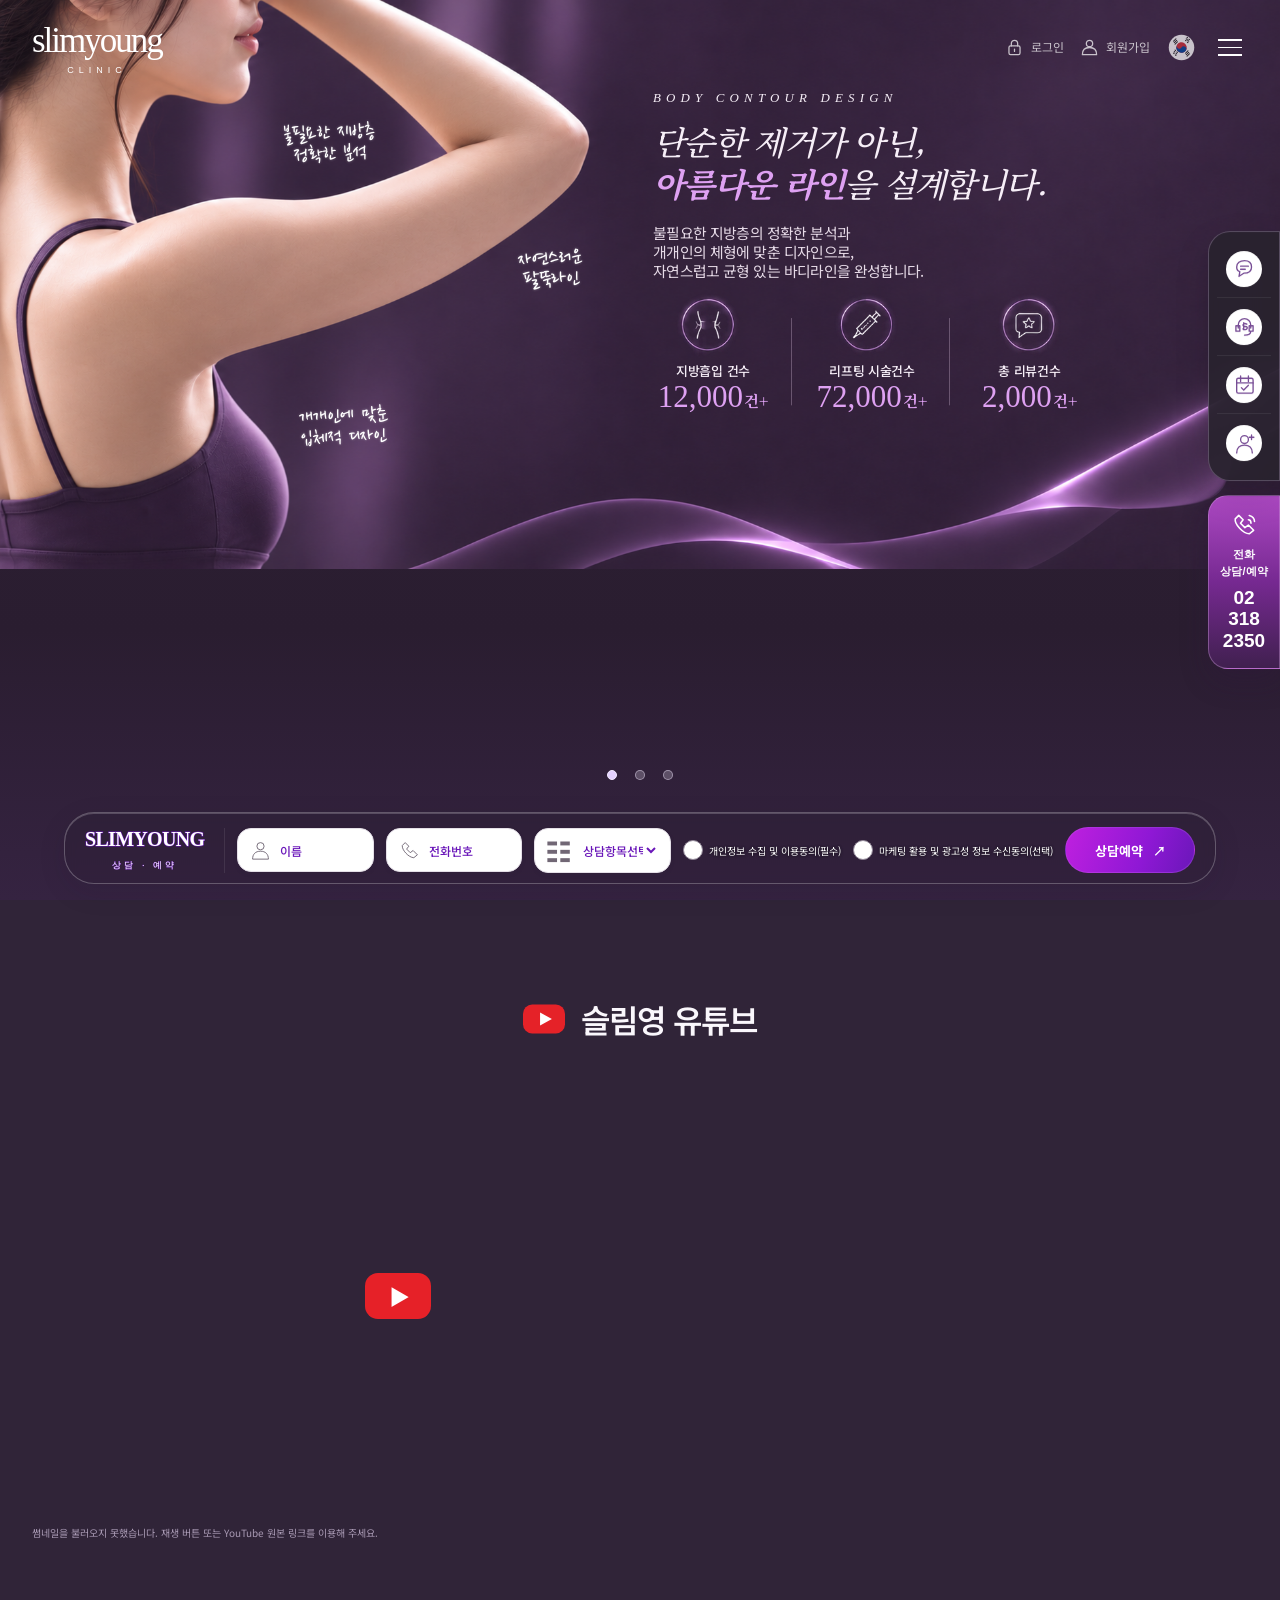
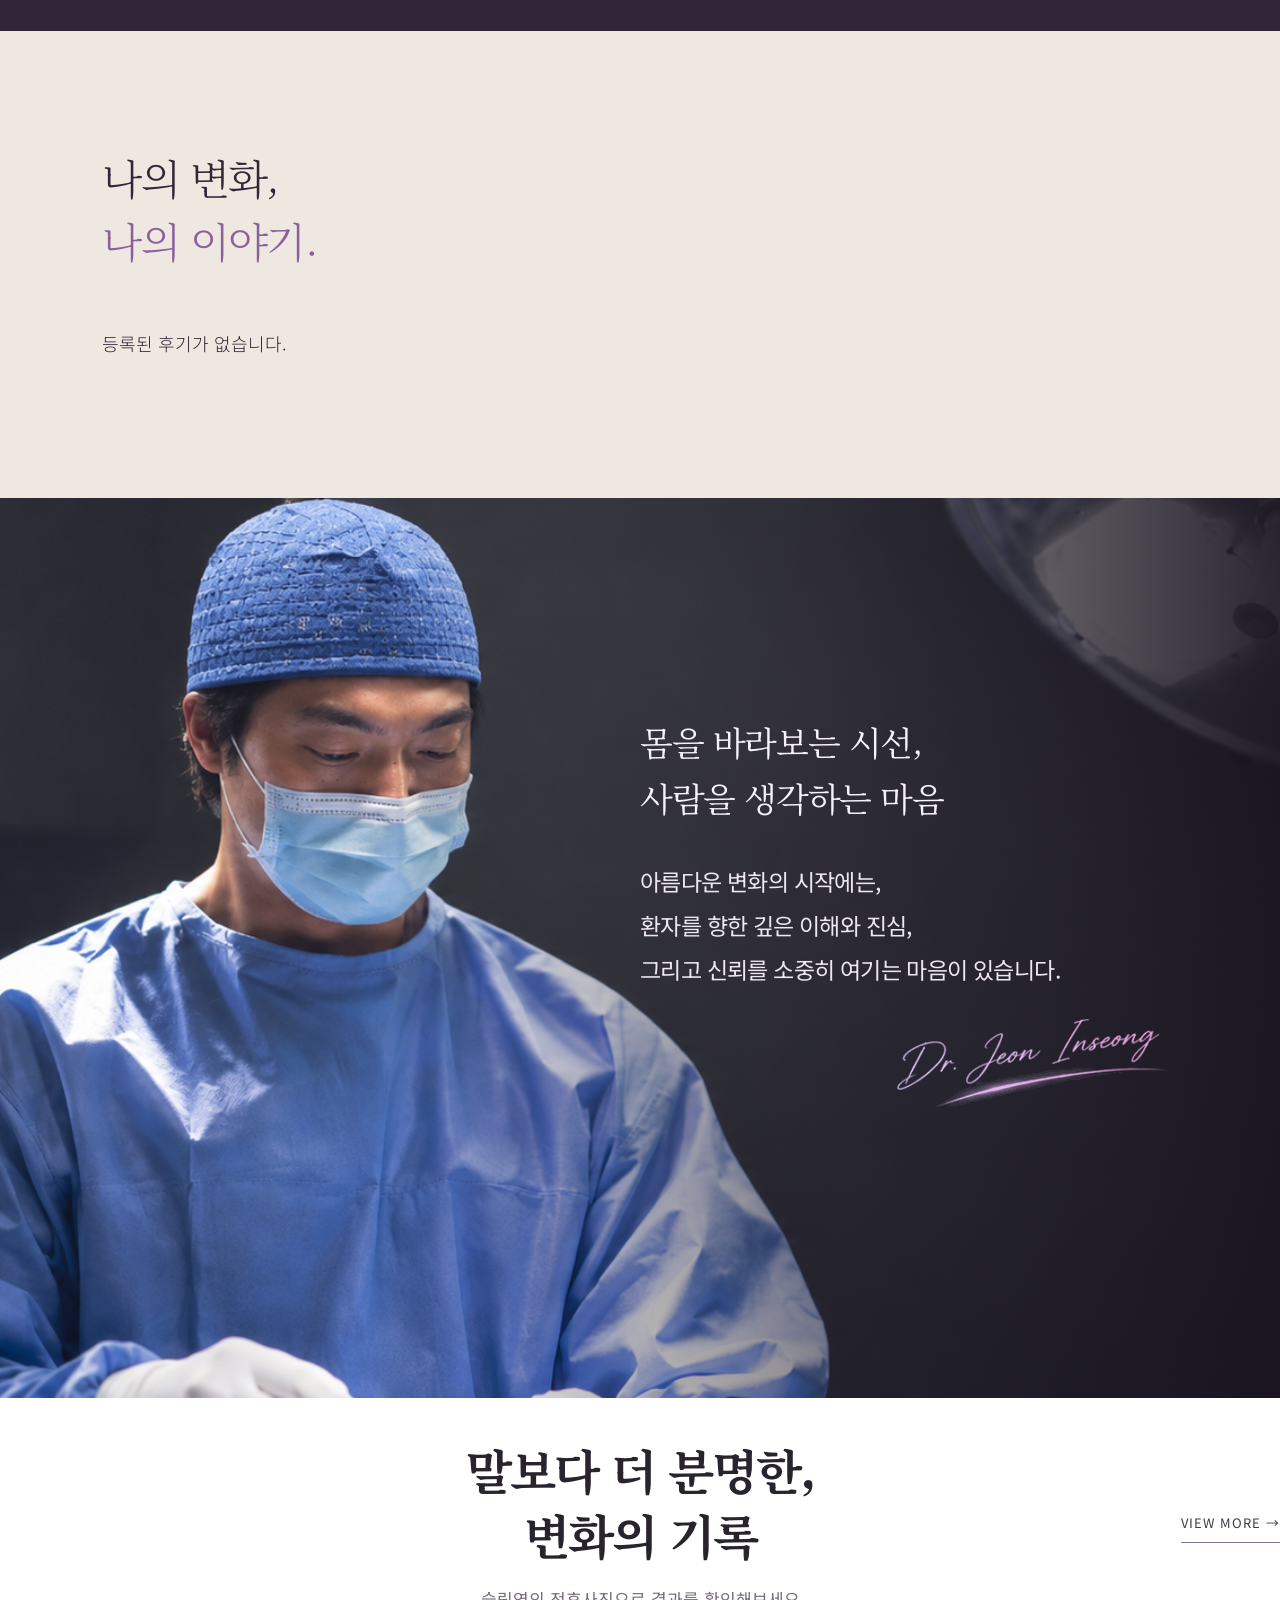
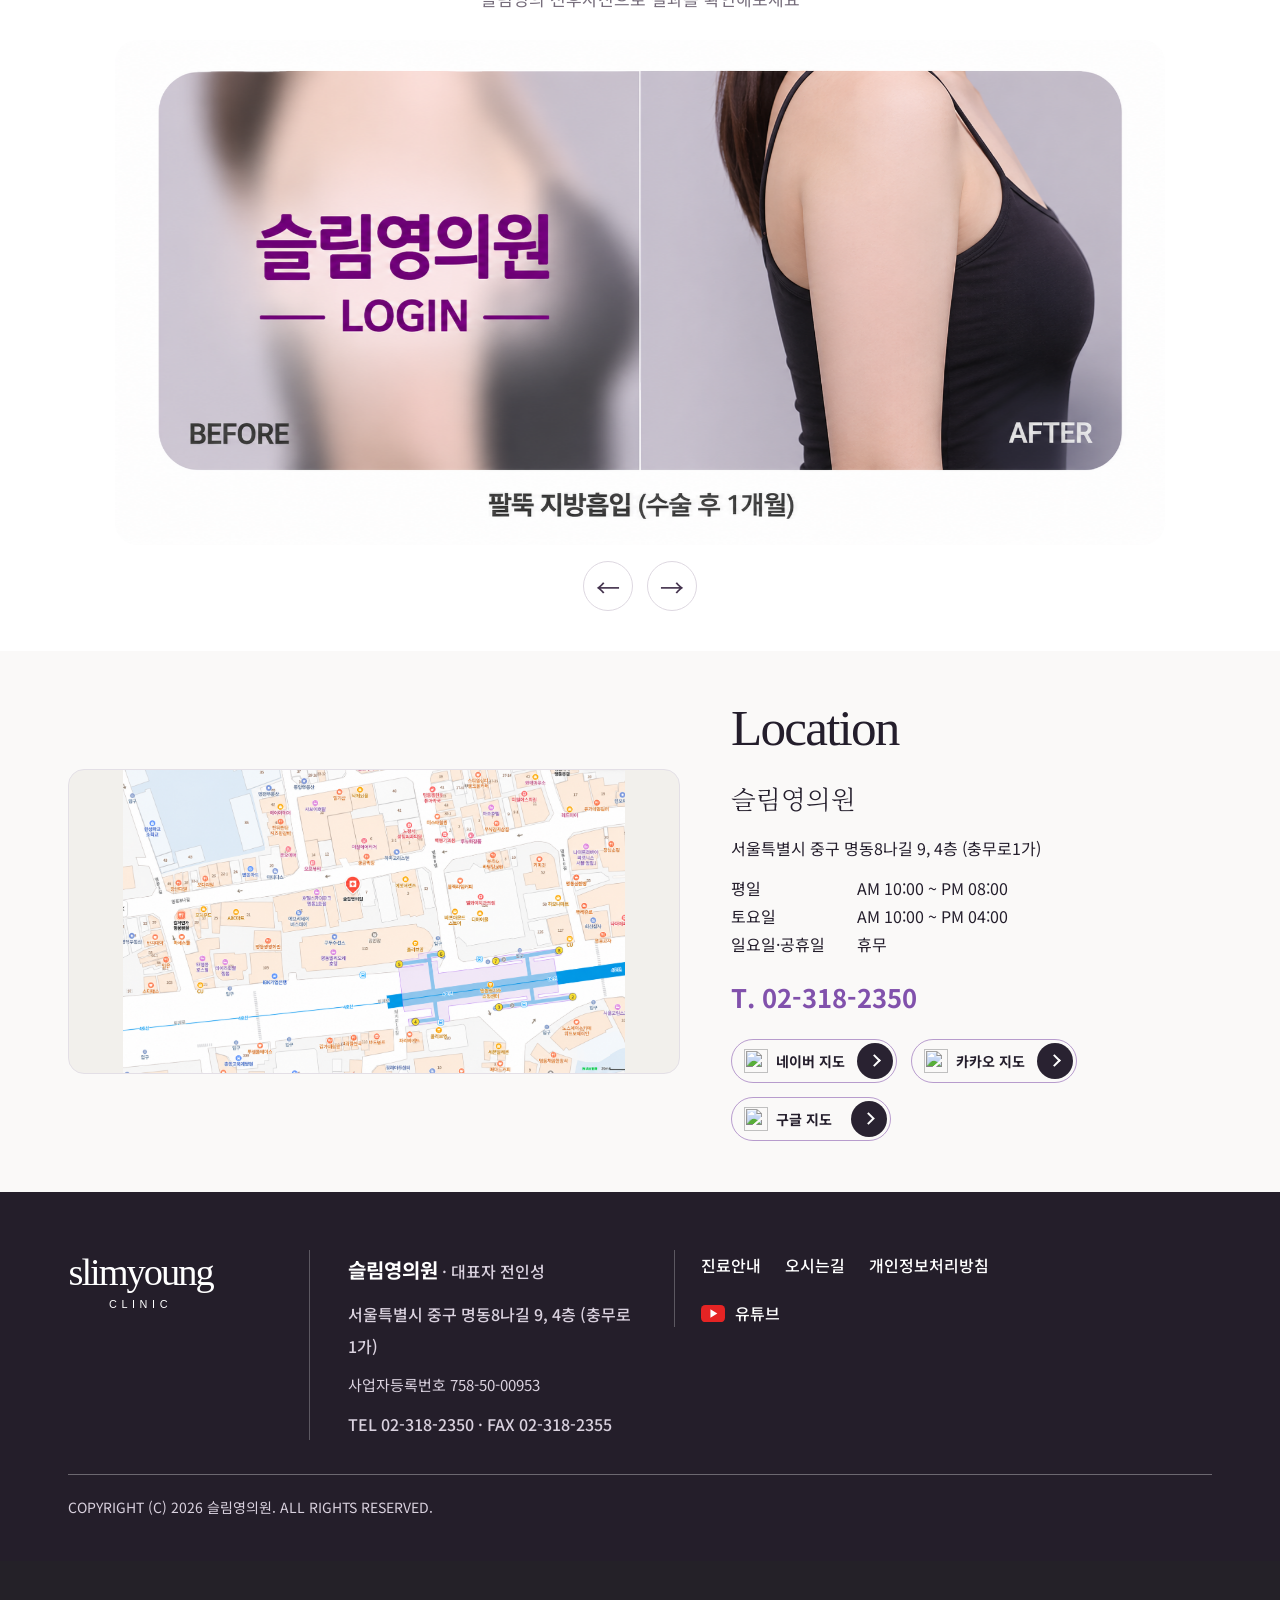
==== index.html @ 5bc9e179 "Deploy approved Slimyoung GNB, typography and hero refinements" ====
<!doctype html>
<html lang="ko"><head><meta charset="utf-8"><meta name="viewport" content="width=device-width,initial-scale=1">
<meta name="robots" content="noindex,nofollow,noarchive"><meta name="referrer" content="strict-origin-when-cross-origin">
<title>슬림영 — A안 8차 로컬 디자인 검토</title>
<meta name="description" content="기존 A안에서 이어지는 7개 섹션 로컬 검토본. 상담 전송 및 배포 기능 없음.">
<link rel="stylesheet" href="style.css?v=gnb-2"><link rel="stylesheet" href="phase8.css"><link rel="stylesheet" href="hero-02.css?v=hero-top-align-1"><link rel="stylesheet" href="header-03.css?v=gnb-motion-3"><link rel="stylesheet" href="pc-copy-cleanup.css" media="(min-width:1200px)"><link rel="stylesheet" href="pc-youtube.css"><link rel="stylesheet" href="pc-review-gallery.css?v=signature-reference"><link rel="stylesheet" href="section04-b.css"><link rel="stylesheet" href="section05.css"><link rel="stylesheet" href="hero-depth.css"><link rel="stylesheet" href="story0456.css?v=signature-reference"><link rel="stylesheet" href="https://unpkg.com/lenis@1.3.27/dist/lenis.css">
<script defer src="https://unpkg.com/lenis@1.3.27/dist/lenis.min.js"></script>
<script defer src="smooth-scroll.js"></script>
<link rel="stylesheet" href="location-footer.css?v=hero-top-align-1">
<link rel="preload" as="image" href="assets/images/hero/auto-drawing/base.png">
<link rel="stylesheet" href="section05-visibility.css">
<link rel="stylesheet" href="hero-drawing.css?v=unit-ridge-alignment-1">
<link rel="stylesheet" href="https://fonts.googleapis.com/css2?family=Nanum+Pen+Script&amp;family=Noto+Serif+KR:wght@400;500;700&amp;display=swap">
<link rel="stylesheet" href="hero-html-preview.css?v=sync-drawing-1">
</head>
<!-- Temporary SECTION 05 switch: remove the following body class and reload to restore. -->
<body id="top" class="section05-temporarily-hidden"><a class="skip-link" href="#philosophy">콘텐츠 바로가기</a>
<header class="site-header"><a class="brand" href="#top" aria-label="슬림영 처음으로">slimyoung<span>CLINIC</span></a>
<nav class="desktop-nav" aria-label="주 메뉴"><button type="button" data-menu="0" aria-expanded="false" aria-controls="mega-panel">슬림영의원</button><button type="button" data-menu="1" aria-expanded="false" aria-controls="mega-panel">체형성형</button><button type="button" data-menu="2" aria-expanded="false" aria-controls="mega-panel">지방이식</button><button type="button" data-menu="3" aria-expanded="false" aria-controls="mega-panel">원데이 지방추출주사</button><button type="button" data-menu="4" aria-expanded="false" aria-controls="mega-panel">듀얼컷 주사</button><button type="button" data-menu="5" aria-expanded="false" aria-controls="mega-panel">슬림영 리프팅</button><button type="button" data-menu="6" aria-expanded="false" aria-controls="mega-panel">쁘띠시술</button><button type="button" data-menu="7" aria-expanded="false" aria-controls="mega-panel">전후사진</button><button type="button" data-menu="8" aria-expanded="false" aria-controls="mega-panel">상담/예약</button><button type="button" data-menu="9" aria-expanded="false" aria-controls="mega-panel">커뮤니티</button></nav>
<div class="header-tools" aria-label="회원 및 언어 메뉴">
<button type="button" class="header-tool" disabled title="로그인 연결 준비 중"><svg viewBox="0 0 24 24" aria-hidden="true"><rect x="5" y="10" width="14" height="11" rx="2"/><path d="M8 10V7a4 4 0 0 1 8 0v3M12 14v3"/></svg><span>로그인</span></button>
<button type="button" class="header-tool" disabled title="회원가입 연결 준비 중"><svg viewBox="0 0 24 24" aria-hidden="true"><circle cx="12" cy="7" r="4"/><path d="M3 21c0-6 3-9 9-9s9 3 9 9Z"/></svg><span>회원가입</span></button>
<button type="button" class="header-country" disabled aria-label="대한민국 — 언어 선택 연결 준비 중" title="언어 선택 연결 준비 중"><svg viewBox="0 0 36 36" aria-hidden="true"><circle cx="18" cy="18" r="17" fill="white"/><g transform="rotate(34 18 18)"><circle cx="18" cy="18" r="7" fill="#cd2e3a"/><path d="M11 18a7 7 0 0 0 14 0 3.5 3.5 0 0 0-7 0 3.5 3.5 0 0 1-7 0" fill="#0047a0"/></g><g stroke="#171717" stroke-width="1.4"><path d="m7 10 4-4m-3 6 4-4m-3 6 4-4m10 16 4-4m-3 6 4-4m-3 6 4-4M7 25l1.5 1.5m1 1L11 29m-3-6 1.5 1.5m1 1L12 27m-3-6 1.5 1.5m1 1L13 25M23 8l1.5 1.5m1 1L27 12m-3-6 4 4m-3-6 1.5 1.5m1 1L29 8"/></g></svg></button>
<button type="button" class="menu-open" aria-haspopup="dialog" aria-controls="mobile-menu" aria-label="전체 메뉴 열기"><span class="hamburger" aria-hidden="true"><i></i><i></i><i></i></span></button>
</div>
<div id="mega-panel" class="mega-panel" hidden inert>
  <ul class="mega-group" data-group="0" aria-label="슬림영의원" tabindex="-1" hidden>
    <li><span class="mega-label">의료진소개</span></li>
    <li><span class="mega-label">슬림영만의 특별함</span></li>
    <li><span class="mega-label">안전마취시스템</span></li>
    <li><a href="https://slimyoung.co.kr/new2023/mn01/mn01_04.php">진료안내</a></li>
    <li><span class="mega-label">둘러보기</span></li>
    <li><a href="#visit">오시는 길</a></li>
  </ul>
  <ul class="mega-group" data-group="1" aria-label="체형성형" tabindex="-1" hidden>
    <li><span class="mega-label">체형성형센터</span></li>
    <li><span class="mega-label">슬림영 체형성형 시스템</span></li>
    <li><span class="mega-label">흉터없는 지방흡입</span></li>
    <li><span class="mega-label">팔 지방흡입</span></li>
    <li><span class="mega-label">복부 지방흡입</span></li>
    <li><span class="mega-label">허벅지 지방흡입</span></li>
    <li><span class="mega-label">여유증 지방흡입</span></li>
    <li><span class="mega-label">종아리 지방흡입</span></li>
    <li><span class="mega-label">얼굴 지방흡입</span></li>
    <li><span class="mega-label">슬림영만의 특별한 비만처방</span></li>
    <li><span class="mega-label">메디컬 PT</span></li>
  </ul>
  <ul class="mega-group" data-group="2" aria-label="지방이식" tabindex="-1" hidden>
    <li><span class="mega-label">얼굴 지방이식</span></li>
    <li><span class="mega-label">가슴 지방이식</span></li>
    <li><span class="mega-label">힙업 지방이식</span></li>
    <li><span class="mega-label">줄기세포 지방이식</span></li>
    <li><span class="mega-label">PRP지방이식</span></li>
  </ul>
  <ul class="mega-group" data-group="3" aria-label="원데이 지방추출주사" tabindex="-1" hidden>
    <li><span class="mega-label">원데이 지방추출주사</span></li>
  </ul>
  <ul class="mega-group" data-group="4" aria-label="듀얼컷 주사" tabindex="-1" hidden>
    <li><span class="mega-label">듀얼컷 주사</span></li>
  </ul>
  <ul class="mega-group" data-group="5" aria-label="슬림영 리프팅" tabindex="-1" hidden>
    <li><span class="mega-label">리프팅센터</span></li>
    <li><span class="mega-label">실리프팅</span></li>
    <li><span class="mega-label">레이저리프팅</span></li>
    <li><span class="mega-label">실펌엑스</span></li>
  </ul>
  <ul class="mega-group" data-group="6" aria-label="쁘띠시술" tabindex="-1" hidden>
    <li><span class="mega-label">보톡스</span></li>
    <li><span class="mega-label">필러</span></li>
    <li><span class="mega-label">스킨부스터</span></li>
  </ul>
  <ul class="mega-group" data-group="7" aria-label="전후사진" tabindex="-1" hidden>
    <li><a href="#before-after">전후사진</a></li>
  </ul>
  <ul class="mega-group" data-group="8" aria-label="상담/예약" tabindex="-1" hidden>
    <li><span class="mega-label">시술예약</span></li>
    <li><span class="mega-label">온라인상담</span></li>
    <li><span class="mega-label">진료예약</span></li>
  </ul>
  <ul class="mega-group" data-group="9" aria-label="커뮤니티" tabindex="-1" hidden>
    <li><span class="mega-label">공지사항</span></li>
    <li><a href="#philosophy">유튜브</a></li>
    <li><span class="mega-label">이벤트</span></li>
  </ul>
</div>
</header>
<dialog id="mobile-menu" class="mobile-menu" aria-labelledby="mobile-title"><div class="mobile-top"><p id="mobile-title">slimyoung <small>CLINIC</small></p><button type="button" class="menu-close" aria-label="전체 메뉴 닫기">닫기 ×</button></div><nav aria-label="모바일 주 메뉴"></nav><p class="menu-note">상담 전송 없는 디자인 검토본</p></dialog>
<main><div class="hero-youtube-stack"><section class="hero"><div class="hero-photo" data-parallax="0.22"></div><div class="hero-slides" aria-hidden="true"></div><div class="hero-shade"></div><div class="hero-live-stats hero-html-preview" hidden>
  <div class="hero-html-copy">
    <p class="hero-html-kicker" lang="en">BODY CONTOUR DESIGN</p>
    <h2>단순한 제거가 아닌,<br><strong>아름다운 라인</strong>을 설계합니다.</h2>
    <p class="hero-html-description">불필요한 지방층의 정확한 분석과<br>개개인의 체형에 맞춘 디자인으로,<br>자연스럽고 균형 있는 바디라인을 완성합니다.</p>
  </div>
  <dl class="hero-html-stat-list">
    <div class="hero-html-stat stat-0">
      <dt><span class="hero-stat-icon"><img src="assets/images/hero/auto-drawing/approved-symbol-contour.png" alt=""></span>지방흡입 건수</dt>
      <dd class="hero-live-number stat-0"><span data-count="12000">12,000</span><small>건+</small></dd>
    </div>
    <div class="hero-html-stat stat-1">
      <dt><span class="hero-stat-icon"><img src="assets/images/hero/auto-drawing/approved-symbol-syringe.png" alt=""></span>리프팅 시술건수</dt>
      <dd class="hero-live-number stat-1"><span data-count="72000">72,000</span><small>건+</small></dd>
    </div>
    <div class="hero-html-stat stat-2">
      <dt><span class="hero-stat-icon"><img src="assets/images/hero/auto-drawing/approved-symbol-review.png" alt=""></span>총 리뷰건수</dt>
      <dd class="hero-live-number stat-2"><span data-count="2000">2,000</span><small>건+</small></dd>
    </div>
  </dl>
  <p class="hero-html-note note-top">불필요한 지방층<br>정확한 분석</p>
  <p class="hero-html-note note-right">자연스러운<br>팔뚝라인</p>
  <p class="hero-html-note note-bottom">개개인에 맞춘<br>입체적 디자인</p>
</div>
<div class="hero-copy"><p class="eyebrow">SLIMYOUNG CLINIC</p><h1>당신의 이야기를 듣고,<br>아름다움을 생각합니다.</h1><p>섬세한 시선, 진솔한 설명.<br>나를 이해하는 곳에서 시작하는 변화.</p><button class="watch" data-video="zshxV4KoEMo"><span>▶</span> 슬림영 영상 보기</button></div><div class="hero-rolling" hidden role="group" aria-label="메인 모델 슬라이드"><button type="button" class="hero-prev" aria-label="이전 모델 이미지">←</button><span class="hero-page" role="status" aria-live="polite">01 / 02</span><div class="hero-dots" aria-label="모델 이미지 선택"></div><button type="button" class="hero-next" aria-label="다음 모델 이미지">→</button><button type="button" class="hero-pause" aria-pressed="false">자동 전환 일시정지</button></div><p class="hero-media-state" role="status">모델 원본 3장 자료 대기 · 기존 배경 유지</p><div class="hero-bottom"><span>PERSONAL. THOUGHTFUL. REFINED.</span><a href="#philosophy">SCROLL TO EXPLORE ↓</a></div><div class="sample">슬림영 실제 사진·유튜브를 활용한 디자인 샘플 · 문구는 제안용입니다</div></section>

<section class="p8-section youtube-section sy-youtube" id="philosophy" aria-labelledby="youtube-heading">
 <div class="sy-video-container">
  <div class="sy-video-header"><h2 id="youtube-heading"><svg class="sy-youtube-icon" viewBox="0 0 32 24" aria-hidden="true"><rect x="0" y="1" width="32" height="22" rx="7" fill="#e52228"/><path d="m13 7 9 5-9 5Z" fill="white"/></svg>슬림영 유튜브</h2><span class="sy-view-more" id="sy-channel" aria-disabled="true" title="공식 유튜브 채널 주소 확인 후 연결">View More <span aria-hidden="true">↗</span></span></div>
  <div class="sy-video-grid">
   <div class="sy-video-main">
    <button type="button" id="featured-play" class="sy-featured" aria-label="선택한 영상 재생"><span class="sy-thumb-fallback" aria-hidden="true">SLIMYOUNG<br><small>썸네일을 불러올 수 없습니다</small></span><img id="sy-featured-thumb" alt="" decoding="async"><span class="sy-play" aria-hidden="true">▶</span><span class="sy-play-caption">영상 재생</span></button>
    <div class="sy-featured-caption"><h3 id="featured-title"></h3><button type="button" class="sy-reset" id="sy-reset">대표 영상</button></div>
    <a id="featured-source" class="sy-original" target="_blank" rel="noopener noreferrer">YouTube에서 원본 보기 ↗</a>
   </div>
   <div class="sy-video-list" id="video-list" aria-label="다른 슬림영 영상 선택"></div>
  </div>
  <p class="sy-video-status" id="sy-video-status" role="status" aria-live="polite">썸네일을 선택한 뒤 재생 버튼을 눌러 주세요.</p>
 </div>
</section></div>

<section class="p8-section reviews-section" id="reviews" aria-labelledby="reviews-heading"><div class="section-head"><div><p class="eyebrow">03 / REAL SELFIE REVIEW</p><h2 id="reviews-heading">나의 변화,<br><em>나의 이야기.</em></h2></div><div class="section-side"><p>리얼 셀카 후기</p><span class="pending-link">View More · 후기 경로 확인 중</span></div></div><div class="review-masonry" id="review-grid"></div><p class="content-note">실제 후기 사진은 사용 권한·공개 동의 확인 후 연결합니다. 현재 화면은 이미지 없는 레이아웃 슬롯입니다.</p></section>

<div class="doctor-design-stack"><section id="philosophy-doctor" class="s4-cinema" aria-labelledby="doctor-heading">
 <div class="s4-stage">
  <div class="s4-image"><img src="assets/images/section04/operating-room-cap.png" width="1974" height="797" alt="파란 수술모자와 수술복을 착용한 의료진이 있는 수술실" loading="lazy" decoding="async"></div>
  <div class="s4-shade" aria-hidden="true"></div>
  <div class="s4-copy"><div class="s4-philosophy">
   <h2 id="doctor-heading">몸을 바라보는 시선,<br>사람을 생각하는 마음</h2>
   <p class="s4-body">아름다운 변화의 시작에는,<br>환자를 향한 깊은 이해와 진심,<br>그리고 신뢰를 소중히 여기는 마음이 있습니다.</p>
   <p class="s4-signature"><img src="assets/images/director-signature-reference.svg" width="290" height="103" alt="Dr. Jeon Inseong, 디자인용 서명"></p>
  </div></div>
 </div>
</section><section id="expertise" class="line-design-section" aria-label="아름다운 라인을 설계하다">
<img src="assets/images/section05/line-design-final.png" width="1746" height="901" alt="사용자 제공 디자인 시안. 팔뚝 라인 디자인과 전문성 표시 수치가 포함된 완성형 이미지. 수치는 독립 검증되지 않은 시안 표시값입니다." loading="lazy" decoding="async">
</section></div>

<section class="p8-section before-section s5-gallery" id="before-after" aria-labelledby="s5-heading">
 <div class="s5-heading"><h2 id="s5-heading">말보다 더 분명한,<br>변화의 기록</h2><p>슬림영의 전후사진으로 결과를 확인해보세요</p><button class="s5-more" type="button" disabled title="전후사진 상세 페이지 연결 준비 중">VIEW MORE →</button></div>
 <div class="s5-carousel" role="region" aria-roledescription="캐러셀" aria-label="AI 전후사진 디자인 샘플">
  <div class="s5-viewport"><div class="s5-track"></div></div>
  <div class="s5-controls"><button class="s5-prev" type="button" aria-label="이전 전후사진 샘플">←</button><button class="s5-next" type="button" aria-label="다음 전후사진 샘플">→</button></div>
 </div>
 <div class="s5-legacy" hidden><div class="section-head"><div><p class="eyebrow">05 / BEFORE &amp; AFTER</p><h2 id="ba-heading">변화를 보는,<br><em>또 하나의 시선.</em></h2></div><p class="section-side">Before &amp; After</p></div><div class="category-tabs" role="tablist" aria-label="전후사진 카테고리"><button id="tab-body" type="button" role="tab" aria-selected="true" aria-controls="ba-panel" data-category="body">지방흡입</button><button id="tab-fat" type="button" role="tab" aria-selected="false" tabindex="-1" aria-controls="ba-panel" data-category="fat">지방이식</button><button id="tab-lifting" type="button" role="tab" aria-selected="false" tabindex="-1" aria-controls="ba-panel" data-category="lifting">리프팅</button><button id="tab-petit" type="button" role="tab" aria-selected="false" tabindex="-1" aria-controls="ba-panel" data-category="petit">쁘띠시술</button></div><div id="ba-panel" role="tabpanel" aria-labelledby="tab-body" tabindex="0"><div class="case-carousel" aria-roledescription="캐러셀" aria-label="전후사진 사례"><div class="case-track" id="case-track"></div></div><div class="carousel-footer"><span id="case-status" role="status" aria-live="polite">지방흡입 · 공개 동의 확인된 사례 미등록</span><div class="carousel-controls"><button type="button" id="case-prev" aria-label="이전 사례" disabled>←</button><button type="button" id="case-next" aria-label="다음 사례" disabled>→</button></div></div></div><p class="content-note">사례가 없는 카테고리는 빈 상태로 표시합니다. 실제 사례의 공개 동의와 사용 권한 확인이 먼저입니다.</p></div></section>

<section class="p8-section design-section legacy-design-archive" id="expertise-archive" aria-labelledby="design-heading" hidden><div class="design-canvas" role="img" aria-label="지방흡입 디자인 철학을 표현하는 추상 선 시안. 실제 인체나 수술 장면이 아닙니다."><span class="canvas-caption">THE ART OF CONSIDERATION</span><svg viewBox="0 0 600 700" aria-hidden="true"><defs><linearGradient id="line-glow" x1="0" y1="0" x2="1" y2="1"><stop stop-color="#e8d9f4"/><stop offset="1" stop-color="#9861c0"/></linearGradient></defs><g class="contour-lines"><path d="M90 80 C440 80 470 260 305 320 S155 550 490 620"/><path d="M100 115 C415 115 435 265 280 335 S170 550 475 590"/><path d="M110 150 C385 150 395 280 260 350 S200 535 460 560"/><path d="M120 185 C355 185 360 290 245 365 S230 515 445 530"/></g><g class="design-axis"><path d="M70 350H530M300 60V640"/><circle cx="300" cy="350" r="190"/><circle cx="300" cy="350" r="245"/></g></svg><span class="canvas-label"><span class="pc-decoration">DESIGN STUDY / 01</span><br><small>추상 SVG 시안 · 실제 시술 장면 아님</small></span></div><div class="design-copy"><p class="eyebrow">06 / CONSIDERED DESIGN</p><h2 id="design-heading">덜어냄보다 먼저,<br><em>균형을 생각합니다.</em></h2><p class="editorial-copy">하나의 선에도, 충분한 생각을.<br>개인의 체형과 원하는 방향을 함께 살피는<br>접근을 위한 디자인 제안입니다.</p><div class="principle"><span>01</span><div><h3>충분한 대화</h3><p>기대하는 변화와 궁금한 점을 함께 나눕니다.</p></div></div><div class="principle"><span>02</span><div><h3>개인을 바라보는 시선</h3><p>정형화된 수치 대신 개인에 맞는 설명을 담습니다.</p></div></div><p class="content-note">의료진 검수 전 제안 문구. 실제 디자인 촬영 영상은 미확보 상태입니다.</p></div></section>

<section class="p8-section" id="visit" aria-labelledby="visit-heading">
  <div class="location-layout">
    <div class="location-map">
      <a class="location-map-open" href="https://map.naver.com/p/search/%EC%84%9C%EC%9A%B8%ED%8A%B9%EB%B3%84%EC%8B%9C%20%EC%A4%91%EA%B5%AC%20%EB%AA%85%EB%8F%998%EB%82%98%EA%B8%B8%209" target="_blank" rel="noopener noreferrer" aria-label="네이버 지도에서 슬림영의원 주소 보기">
        <img src="assets/images/slimyoung-location-preview.png" width="1461" height="883" alt="명동역 인근 슬림영의원 위치가 표시된 지도 이미지" loading="lazy">
      </a>
    </div>
    <div class="location-info">
      <h2 id="visit-heading">Location</h2>
      <h3>슬림영의원</h3>
      <address>서울특별시 중구 명동8나길 9, 4층 (충무로1가)</address>
      <dl class="location-hours" aria-label="진료시간">
        <div><dt>평일</dt><dd>AM 10:00 ~ PM 08:00</dd></div>
        <div><dt>토요일</dt><dd>AM 10:00 ~ PM 04:00</dd></div>
        <div><dt>일요일·공휴일</dt><dd>휴무</dd></div>
      </dl>
      <a class="location-phone" href="tel:023182350">T. 02-318-2350</a>
      <nav class="location-links" aria-label="지도 바로가기">
        <a href="https://map.naver.com/p/search/%EC%84%9C%EC%9A%B8%ED%8A%B9%EB%B3%84%EC%8B%9C%20%EC%A4%91%EA%B5%AC%20%EB%AA%85%EB%8F%998%EB%82%98%EA%B8%B8%209" target="_blank" rel="noopener noreferrer"><span class="location-link-label"><img src="https://play-lh.googleusercontent.com/URf_NsdR_zz2jAQFWHQf2ArOPdAa7n0Exolkm0h4ydFvmUMxG4puOam19EahHIge16Ojl0_jNRnoH1LRVad_SQ=w240-h480" alt="" width="24" height="24" referrerpolicy="no-referrer">네이버 지도</span> <span aria-hidden="true"></span></a>
        <a href="https://map.kakao.com/?q=%EC%84%9C%EC%9A%B8%ED%8A%B9%EB%B3%84%EC%8B%9C%20%EC%A4%91%EA%B5%AC%20%EB%AA%85%EB%8F%998%EB%82%98%EA%B8%B8%209" target="_blank" rel="noopener noreferrer"><span class="location-link-label"><img src="https://developers.kakao.com/tool/images/resource/preview/map-icon-symbol.png" alt="" width="24" height="24" referrerpolicy="no-referrer">카카오 지도</span> <span aria-hidden="true"></span></a>
        <a href="https://www.google.com/maps/search/?api=1&amp;query=%EC%84%9C%EC%9A%B8%ED%8A%B9%EB%B3%84%EC%8B%9C%20%EC%A4%91%EA%B5%AC%20%EB%AA%85%EB%8F%998%EB%82%98%EA%B8%B8%209" target="_blank" rel="noopener noreferrer"><span class="location-link-label"><img src="https://play-lh.googleusercontent.com/B8pdO_2K5nBsF0g1h6dKwV_jQFLP-XombGDEQGtJT-mw1EUKCKJpa9lBGCF4rP_MwCsozSXyvI3z19g9R3J4=w240-h480" alt="" width="24" height="24" referrerpolicy="no-referrer">구글 지도</span> <span aria-hidden="true"></span></a>
      </nav>
    </div>
  </div>
</section>
</main>
<footer class="p8-footer location-footer">
  <div class="location-footer-inner">
    <a class="brand" href="#top">slimyoung<span>CLINIC</span></a>
    <div class="location-business">
      <p><strong>슬림영의원</strong> · 대표자 전인성</p>
      <p>서울특별시 중구 명동8나길 9, 4층 (충무로1가)</p>
      <p>사업자등록번호 758-50-00953</p>
      <p><a href="tel:023182350">TEL 02-318-2350</a> · FAX 02-318-2355</p>
    </div>
    <div class="location-footer-nav">
      <nav class="location-footer-links" aria-label="병원 안내 및 정책">
        <a href="https://slimyoung.co.kr/new2023/mn01/mn01_04.php">진료안내</a>
        <a href="#visit">오시는길</a>
        <a href="https://slimyoung.co.kr/new2023/privacy.html">개인정보처리방침</a>
      </nav>
      <a class="location-social" href="https://www.youtube.com/@slimble" target="_blank" rel="noopener noreferrer">
        <svg width="28" height="20" viewBox="0 0 28 20" aria-hidden="true"><rect width="28" height="20" rx="5" fill="#e52424"/><path d="M11 5l8 5-8 5z" fill="white"/></svg>
        유튜브
      </a>
    </div>
  </div>
  <div class="location-copyright">COPYRIGHT (C) 2026 슬림영의원. ALL RIGHTS RESERVED.</div>
</footer>
<aside class="hero-quick" aria-label="빠른 상담 안내"><button type="button" class="quick-toggle" aria-controls="quick-panel" aria-expanded="false">빠른 메뉴 <span aria-hidden="true">＋</span></button><div id="quick-panel" class="quick-panel"><div class="quick-items">
<button type="button" class="quick-action" data-consult aria-label="카톡상담 안내 — 연결 준비 중"><span class="quick-label">카톡상담</span><span class="quick-icon" aria-hidden="true"><svg viewBox="0 0 32 32"><path d="M25 14c0 5-4 8-10 8l-6 4 1-6c-3-1-4-3-4-6 0-5 4-8 10-8s9 3 9 8Z"/><path d="M11 13h10M11 17h6"/></svg></span></button>
<button type="button" class="quick-action" data-consult aria-label="비용상담 안내 — 연결 준비 중"><span class="quick-label">비용상담</span><span class="quick-icon" aria-hidden="true"><svg viewBox="0 0 32 32"><path d="M8 18v-4a8 8 0 0 1 16 0v4M8 15H5v7h5v-7Zm16 0h3v7h-5v-7ZM24 22c0 4-3 5-8 5"/><path d="M15 11v9m4-7c-5-3-7 3-2 3s2 6-3 3"/></svg></span></button>
<button type="button" class="quick-action" data-consult aria-label="상담예약 안내 — 접수 미연결"><span class="quick-label">상담예약</span><span class="quick-icon" aria-hidden="true"><svg viewBox="0 0 32 32"><rect x="6" y="8" width="21" height="19" rx="2"/><path d="M11 5v7m10-7v7M6 14h21m-15 6 3 3 6-6"/></svg></span></button>
<button type="button" class="quick-action" data-consult aria-label="리얼모델신청 안내 — 접수 미연결"><span class="quick-label">리얼모델신청</span><span class="quick-icon" aria-hidden="true"><svg viewBox="0 0 32 32"><circle cx="16" cy="11" r="5"/><path d="M6 28c0-7 4-10 10-10s10 3 10 10M25 5v6m-3-3h6"/></svg></span></button></div><p class="quick-note">연결 준비 중 · 실제 접수 없음</p></div><a class="quick-phone" href="tel:023182350" aria-label="전화상담 02-318-2350"><svg viewBox="0 0 32 32" aria-hidden="true"><path d="M10 5 6 9c-1 6 9 17 16 17l5-4-6-6-4 3-5-5 3-4Z"/><path d="M22 5c4 1 6 4 6 7M21 10c2 0 3 2 3 4"/></svg><span class="phone-label">전화<br>상담/예약</span><strong class="phone-number"><span>02</span><span>318</span><span>2350</span></strong></a></aside><aside class="consult-bar consult-bar-02" aria-label="전송 없는 상담예약 디자인 시안"><div class="bar-desktop" role="group" aria-label="실제 접수되지 않는 상담 입력 시안"><div class="db-brand"><div class="db-wordmark">SLIMYOUNG<span>상담 · 예약</span></div></div><label class="db-field"><span class="sr-only">이름 — 저장·전송 안 함</span><svg viewBox="0 0 32 32" aria-hidden="true"><circle cx="16" cy="10" r="5"/><path d="M5 28c0-7 4-11 11-11s11 4 11 11Z"/></svg><input type="text" id="preview-name" placeholder="이름" autocomplete="off" maxlength="40" spellcheck="false"></label><label class="db-field"><span class="sr-only">전화번호 — 저장·전송 안 함</span><svg viewBox="0 0 32 32" aria-hidden="true"><path d="M10 5 6 9c-1 6 9 17 16 17l5-4-6-6-4 3-5-5 3-4Z"/></svg><input type="tel" id="preview-phone" placeholder="전화번호" autocomplete="off" maxlength="24"></label><label class="db-field db-select"><span class="sr-only">상담 항목 — 저장·전송 안 함</span><span aria-hidden="true">☷</span><select id="preview-topic"><option value="">상담항목선택</option><option>지방흡입</option><option>지방이식</option><option>리프팅</option><option>쁘띠시술</option><option>기타</option></select></label><label class="db-consent"><input type="checkbox" id="preview-consent" required aria-describedby="consent-status"><span>개인정보 수집 및 이용동의(필수)</span></label><label class="db-consent"><input type="checkbox" id="preview-marketing"><span>마케팅 활용 및 광고성 정보 수신동의(선택)</span></label><button type="button" class="db-reserve" data-consult>상담예약 <span aria-hidden="true">↗</span></button></div><p class="db-preview-note" id="consent-status" role="status">디자인 미리보기 · 입력값 전송·저장·예약 접수 없음</p></aside>
<dialog id="video-dialog" class="p8-dialog" aria-labelledby="video-dialog-title"><div class="dialog-head"><h2 id="video-dialog-title">슬림영 공식 영상</h2><button type="button" data-close="video-dialog" aria-label="영상 닫기">닫기 ×</button></div><div id="player"></div><p id="video-title"></p><a id="youtube" target="_blank" rel="noopener noreferrer">YouTube에서 보기 ↗</a><p class="content-note">외부 영상 재생은 네트워크 및 YouTube 정책에 따라 제한될 수 있습니다.</p></dialog>
<dialog id="image-dialog" class="p8-dialog" aria-labelledby="image-title"><div class="dialog-head"><h2 id="image-title">이미지 상세 보기</h2><button type="button" data-close="image-dialog" aria-label="이미지 닫기">닫기 ×</button></div><img id="expanded-image" alt=""><p id="image-caption"></p></dialog>
<dialog id="consult-dialog" class="p8-dialog consult-dialog" aria-labelledby="consult-title"><div class="dialog-head"><h2 id="consult-title">상담·예약 안내</h2><button type="button" data-close="consult-dialog" aria-label="상담 안내 닫기">닫기 ×</button></div><p>현재는 디자인 검토 단계입니다.<br>예약·상담 신청을 전송하지 않습니다.</p><p>전화 문의 <a href="tel:023182350">02-318-2350</a></p><a class="text-link" href="#visit" id="consult-location">오시는 길 보기 ↗</a><p class="content-note">하단 입력란은 화면 시안이며 입력값을 전송하거나 저장하지 않습니다.</p></dialog>
<script src="content.js"></script><script src="app.js?v=gnb-motion-3"></script><script src="hero-models.js?v=hero-top-align-1"></script><script src="hero-character.js?v=gnb-2"></script><script src="hero-02.js?v=sync-drawing-1"></script><script src="pc-youtube.js"></script><script src="pc-content-recovery.js"></script><script src="pc-review-gallery-data.js?v=signature-reference"></script><script src="pc-review-gallery.js?v=signature-reference"></script><script src="section05-visibility.js"></script><script src="section04-b.js"></script><script src="section05.js"></script></body></html>
---- style.css ----
@import url('https://fonts.googleapis.com/css2?family=Noto+Sans+KR:wght@300;400;500&family=Noto+Serif+KR:wght@300;400;500&display=swap');
:root{--paper:#f4f1e9;--ink:#30372f;--olive:#8a8d70;--progress:0}*{box-sizing:border-box}html{scroll-behavior:smooth;scroll-padding-top:90px}body{margin:0;background:var(--paper);color:var(--ink);font-family:'Noto Sans KR',sans-serif;font-weight:400}a{color:inherit;text-decoration:none}button{font:inherit;cursor:pointer}header{position:absolute;z-index:5;top:0;left:0;width:100%;display:flex;align-items:center;justify-content:space-between;padding:30px 5%;color:white;border-bottom:1px solid #ffffff38}.brand{font-family:Georgia,serif;font-size:35px;letter-spacing:-2px}.brand span{display:block;letter-spacing:5px;font:9px sans-serif;text-align:center;margin-top:4px}nav{display:flex;gap:38px;font-size:12px}.concept{font-size:9px;letter-spacing:2px}.hero{height:100svh;min-height:690px;position:relative;overflow:hidden;background:#353a33;color:white}.hero-photo{position:absolute;inset:-12% 0;background:transparent;filter:sepia(.2)}.hero-shade{position:absolute;inset:0;background:linear-gradient(90deg,#18241de6,#18241d30)}.hero-copy{position:absolute;left:9%;top:30%;animation:appear 1.5s both}.eyebrow{letter-spacing:3px;font-size:10px;font-weight:400;margin-bottom:35px}h1,h2,h3{font-family:'Noto Serif KR',serif;font-weight:300}h1{font-size:clamp(34px,4vw,63px);line-height:1.65;letter-spacing:-2px;margin:0 0 25px}p{line-height:2;font-size:14px}h2{font-size:clamp(32px,3.5vw,53px);line-height:1.65;letter-spacing:-2px;margin:0}em{font-style:normal;color:var(--olive)}.watch{margin-top:30px;background:none;color:inherit;border:0;padding:0;font-size:12px}.watch span{display:inline-grid;place-items:center;width:47px;height:47px;border:1px solid #ffffff77;border-radius:50%;margin-right:15px}.hero-bottom{position:absolute;bottom:65px;left:5%;right:5%;display:flex;justify-content:space-between;font-size:9px;letter-spacing:2px}.sample{position:absolute;bottom:20px;left:5%;font-size:10px;opacity:.6}.intro{padding:145px 9%}.intro>h2{max-width:800px}.intro-grid{display:grid;grid-template-columns:1.15fr 1fr;gap:12%;margin-top:80px;align-items:center}.photo-window{height:570px;position:relative;overflow:hidden}.photo-window img{height:125%;width:100%;object-fit:cover;position:absolute;top:-12%;filter:sepia(.25)}.photo-window span{position:absolute;bottom:25px;left:25px;color:white;font-size:9px;letter-spacing:2px}.number{font-size:9px;letter-spacing:2px;color:var(--olive)}h3{font-size:27px;line-height:1.8}.intro-text>p{line-height:2.3;color:#6a7064}.caption{font-size:11px!important;margin-top:35px}.text-link{display:inline-block;padding:16px 0;border-bottom:1px solid #919580;font-size:12px;margin-top:20px}.anatomy{height:260vh;background:#292f29;color:var(--paper)}.sticky{height:100svh;min-height:680px;position:sticky;top:0;display:grid;grid-template-columns:1fr 1fr;gap:4%;align-items:center;padding:60px 9%;overflow:hidden}.anatomy-copy>p{color:#bbc1b5}.anatomy h2{font-size:40px}.anatomy em{color:#bac1a1}.step{display:flex;gap:25px;margin-top:45px;min-height:135px}.step>span{font-family:Georgia,serif;font-size:40px;color:#b9bf9f}.step h3{font-size:19px;margin:0 0 8px}.step p{font-size:12px;color:#b3b9ad;margin:0;max-width:300px}.meter{height:1px;background:#ffffff24;margin-bottom:24px}.meter i{display:block;height:1px;background:#d0d4b7;width:calc(var(--progress)*100%)}small{font-size:9px;color:#949c8d;line-height:1.8}.model-wrap{height:500px;position:relative;display:grid;place-items:center;perspective:1000px}.model{width:310px;height:310px;position:relative;transform-style:preserve-3d;transform:rotateX(58deg) rotateZ(calc(-35deg + var(--progress)*18deg));transition:transform .15s}.layer{position:absolute;inset:0;border-radius:45px 60px 45px 60px;box-shadow:0 22px 0 #0002,0 35px 50px #0003;transform-style:preserve-3d;transition:transform .1s}.layer b{position:absolute;top:22px;left:30px;font:9px sans-serif;letter-spacing:3px;color:#ffffffb0}.skin{z-index:3;background:linear-gradient(135deg,#efd0ba,#c69379);transform:translateZ(calc(35px + var(--progress)*135px));border-bottom:16px solid #ad7a65}.fat{z-index:2;top:20px;background:linear-gradient(140deg,#d4bc7e,#aa8c4b);transform:translateZ(calc(var(--progress)*30px));border-bottom:30px solid #957b46}.cells{position:absolute;inset:55px 20px 20px;background:radial-gradient(ellipse,#ebdba4 35%,#bfa262 60%,transparent 63%);background-size:37px 38px;opacity:.8}.base{top:40px;background:linear-gradient(130deg,#a26e62,#775849);transform:translateZ(calc(-35px - var(--progress)*80px));border-bottom:20px solid #604639}.probe{position:absolute;width:300px;height:8px;background:linear-gradient(#fff,#8d9995);border-radius:6px;z-index:4;top:180px;left:calc(240px - var(--progress)*150px);transform:translateZ(30px);opacity:clamp(0,calc((var(--progress) - .5)*3),1)}.orbit{position:absolute;width:95%;aspect-ratio:1;border:1px solid #9da88f30;border-radius:50%;transform:rotateX(55deg)}.model-note{position:absolute;bottom:0;left:15%;font-size:9px;letter-spacing:2px;color:#a0aa94}.model-note span{margin-left:20px}.film{padding:140px 9%}.film-heading{display:flex;align-items:end;justify-content:space-between;margin-bottom:60px}.film-heading>p{color:#7c806e;font-size:12px}.video-card{border:0;background:#292f29;width:100%;aspect-ratio:16/8;display:block;position:relative;overflow:hidden;text-align:left;color:white}.video-card img{width:100%;height:100%;object-fit:cover;opacity:.6;transition:transform .9s,opacity .9s}.video-card:hover img{transform:scale(1.04);opacity:.8}.play{position:absolute;left:50%;top:43%;transform:translate(-50%,-50%);border:1px solid #ffffff99;border-radius:50%;width:75px;height:75px;display:grid;place-items:center}.video-caption{position:absolute;bottom:40px;left:40px;letter-spacing:3px;font-size:9px}.video-caption strong{display:block;font:300 25px 'Noto Serif KR',serif;letter-spacing:-1px;margin:15px 0}.video-caption small{color:#ddd;letter-spacing:0}.closing{text-align:center;padding:100px 5% 140px;border-top:1px solid #d6d7c9;background:#e9e9de}.closing h2{font-size:46px}footer{background:#292f29;color:#d5d9ca;padding:50px 5%;display:flex;justify-content:space-between;align-items:center}footer p,footer>a:last-child{font-size:10px}.reveal{opacity:0;transform:translateY(35px);transition:opacity 1s,transform 1.1s}.reveal.in{opacity:1;transform:translateY(0)}dialog{width:min(1100px,94vw);padding:20px;background:#242a24;border:1px solid #69705d;color:white}dialog::backdrop{background:#000d}#close{display:block;margin:0 0 15px auto;border:0;background:none;color:white}#player{aspect-ratio:16/9}iframe{width:100%;height:100%;border:0}#youtube{display:block;font-size:12px;padding-top:18px}@keyframes appear{from{opacity:0;transform:translateY(25px)}to{opacity:1;transform:none}}@media(max-width:760px){header{padding:24px 6%}.brand{font-size:28px}nav{gap:15px;font-size:10px}.concept{display:none}.hero{min-height:650px}.hero-copy{left:7%;right:6%;top:31%}.hero-photo{background-position:60% center}.hero-bottom>span{display:none}.sample{font-size:8px;right:5%}.intro,.film{padding:90px 7%}.intro-grid{grid-template-columns:1fr;gap:35px;margin-top:45px}.photo-window{height:400px}.intro-text h3{font-size:25px}.sticky{grid-template-columns:1fr;padding:50px 7% 20px;gap:0;align-content:center;min-height:720px}.anatomy h2{font-size:29px}.anatomy .eyebrow{margin-bottom:16px}.anatomy-copy>p{font-size:11px;margin:12px 0}.step{margin-top:20px;min-height:90px}.step>span{font-size:28px}.step h3{font-size:16px}.meter{margin-bottom:10px}.model-wrap{height:290px;transform:scale(.72);margin:-30px -12%}.film-heading{display:block}.film-heading>p{margin-top:25px}.video-card{aspect-ratio:4/3}.video-caption{left:20px;bottom:20px}.video-caption strong{font-size:18px}.play{width:55px;height:55px}.closing h2{font-size:32px}footer{gap:25px;flex-wrap:wrap}footer p{width:100%;order:3;margin:0}.anatomy{height:240vh}}@media(prefers-reduced-motion:reduce){html{scroll-behavior:auto}.reveal{opacity:1;transform:none;transition:none}*,*:before,*:after{animation:none!important}}

/* Realistic anatomical illustration */
.anatomy-real{background:#252823}.anatomy-real .sticky{grid-template-columns:1fr 1.15fr;padding-left:8%;padding-right:6%;gap:2%}.anatomy-real h2{font-size:clamp(28px,3vw,45px)}.anatomy-real h2 em{color:#d3c3a4}.anatomy-real .step{margin-top:35px;min-height:125px}.anatomy-real .step>span{color:#b5a38a}.anatomy-visual{position:relative;width:100%;aspect-ratio:1;isolation:isolate}.tissue-render{width:100%;height:100%;object-fit:contain;filter:drop-shadow(0 30px 30px #0003);transform:scale(calc(.96 + var(--progress)*.06));transition:transform .3s;mask-image:radial-gradient(ellipse at center,#000 45%,transparent 73%)}.anatomy-label{position:absolute;display:flex;align-items:center;gap:9px;font-size:10px;color:#eee6d9;letter-spacing:.5px;text-shadow:0 1px 6px #000}.anatomy-label i{width:34px;height:1px;background:#bbae96}.label-skin{top:24%;left:0}.label-dermis{top:40%;left:0}.label-fat{top:62%;left:0}.visual-note{text-align:center;position:absolute;bottom:-12px;left:0;right:0;font-size:8px;color:#989b8b;letter-spacing:2px}.anatomy-tabs{display:flex;gap:20px;margin:10px 0 30px}.anatomy-tabs button{background:transparent;color:#9a9e90;border:0;border-bottom:1px solid transparent;padding:12px 0;text-align:left;font-size:10px}.anatomy-tabs button[aria-pressed=true]{color:#eee6d9;border-bottom-color:#ccbea4}.anatomy-tabs button:focus-visible{outline:1px solid #ccbea4;outline-offset:5px}.anatomy-real .meter i{background:#c9b99a}.anatomy-real .anatomy-copy>p{color:#b8bbae}@media(max-width:760px){.anatomy-real .sticky{grid-template-columns:1fr;padding:45px 7% 20px;align-content:center;min-height:720px}.anatomy-real h2{font-size:27px}.anatomy-real .step{margin-top:18px;min-height:88px}.anatomy-tabs{margin:0 0 10px;gap:20px}.anatomy-tabs button{font-size:9px}.anatomy-visual{height:330px;width:100%;max-width:400px;margin:0 auto}.label-skin,.label-dermis,.label-fat{font-size:8px}.anatomy-label i{width:20px}.visual-note{bottom:0;font-size:7px}}@media(prefers-reduced-motion:reduce){.tissue-render{transform:none;transition:none}}

/* Slimyoung signature lavender accents, charcoal base retained. */
:root{--olive:#8053a4;--signature:#A66BD6;--deep-purple:#704096;--light-purple:#D6B5F0;--ink:#333039}.hero{background:#29262f}.hero-shade{background:linear-gradient(90deg,#211d2be8,#211d2b35)}.hero-copy .eyebrow{color:#D6B5F0}.watch span{border-color:#B98BDE;background:#70409670;transition:background .25s}.watch:hover span{background:#704096}.text-link{border-bottom-color:#A66BD6}.text-link:hover{color:#704096}.intro-text>p{color:#6f6977}.intro-text .number{color:#8053a4}.anatomy-real{background:#252427}.anatomy-real h2 em{color:#C9A0E7}.anatomy-real .eyebrow{color:#BC95DB}.anatomy-real .step>span{color:#B98BDE}.anatomy-real .anatomy-tabs button[aria-pressed=true]{color:#E1C8F4;border-bottom-color:#A66BD6}.anatomy-tabs button:focus-visible{outline-color:#B98BDE}.anatomy-real .meter i{background:#A66BD6}.play{border-color:#D6B5F0;background:#70409665}.closing{background:#eae5ed}footer{background:#26232b;color:#ddd7e3}dialog{background:#26232b;border-color:#8053a4}nav a:hover{color:#D6B5F0}a:focus-visible,button:focus-visible{outline:2px solid #B98BDE;outline-offset:5px}.anatomy-real{height:320vh}.procedure-visual{aspect-ratio:auto;height:auto;display:flex;flex-direction:column;justify-content:center;min-height:480px}.procedure-screen{width:100%;aspect-ratio:1;position:relative;overflow:hidden;border-radius:28px;background:#f1eeed;border:1px solid #A66BD638;box-shadow:0 25px 70px #0004}.procedure-frame{position:absolute;inset:0;overflow:hidden;opacity:0;transform:translateY(12px);transition:opacity .5s,transform .6s}.procedure-frame.is-active{opacity:1;transform:none}.procedure-frame img{position:absolute;top:0;height:100%;width:400%;max-width:none;object-fit:fill}.procedure-frame[data-frame="0"] img{left:0}.procedure-frame[data-frame="1"] img{left:-100%}.procedure-frame[data-frame="2"] img{left:-200%}.procedure-frame[data-frame="3"] img{left:-300%}.procedure-badge{position:absolute;top:18px;left:18px;z-index:2;background:#704096;color:white;padding:8px 13px;font-size:10px;letter-spacing:2px;border-radius:20px}.procedure-visual .visual-note{position:static;margin-top:25px;color:#aca0b8}.anatomy-tabs{gap:18px}.anatomy-tabs button{font-size:10px}.anatomy-real .sticky{gap:6%}@media(max-width:760px){.procedure-visual{height:auto;min-height:0;max-width:310px;margin:20px auto 0}.procedure-screen{border-radius:18px}.procedure-visual .visual-note{margin:10px 0 0}.anatomy-tabs{gap:16px}.anatomy-tabs button{font-size:9px}.anatomy-real .sticky{gap:0}.procedure-badge{top:12px;left:12px;font-size:8px;padding:6px 9px}}@media(prefers-reduced-motion:reduce){.procedure-frame{transition:none;transform:none}}

.procedure-screen{aspect-ratio:3/4;width:min(100%,48svh);margin-inline:auto}.procedure-frame img{object-fit:fill}@media(max-width:760px){.procedure-screen{width:min(100%,32svh)}.procedure-visual{margin-top:12px}}

/* Fixed background in consultation window. The window and text scroll over the stationary photograph. */
.fixed-window{position:relative;isolation:isolate;transform:none!important;opacity:1}.fixed-window .fixed-consultation-photo{position:fixed;inset:0;top:0;left:0;width:100vw;height:100svh;max-width:none;object-fit:cover;object-position:60% center;transform:none!important;will-change:clip-path;z-index:-1;visibility:hidden}.fixed-window span{z-index:1}.intro-text{position:relative;z-index:1}.procedure-screen{background:transparent;border:0;border-radius:0;box-shadow:none;overflow:hidden}.procedure-badge{background:#704096bb}.procedure-frame img{filter:drop-shadow(0 14px 18px #0003)}@media(max-width:760px){.fixed-window .fixed-consultation-photo{height:100svh;object-position:60% center}.procedure-screen{border-radius:0}}

/* Phase 5: flow layout for narrow/short screens; desktop motion retained. */
.fixed-consultation-photo{pointer-events:none}
@media(max-width:760px),(max-height:740px){
 .hero{height:auto;min-height:100svh;display:flex;flex-direction:column;justify-content:center;padding:150px 7% 105px}
 .hero-copy{position:relative;inset:auto;animation:none}
 .hero h1{font-size:clamp(28px,5vw,44px);line-height:1.55;letter-spacing:-1px;overflow-wrap:break-word}
 .hero .eyebrow{margin-bottom:20px}.hero .watch{margin-top:18px;min-height:48px}
 .hero-bottom{position:relative;inset:auto;margin-top:35px;z-index:1;min-height:44px;align-items:center}
 .hero-bottom a{display:inline-flex;align-items:center;min-height:44px}.sample{bottom:16px}
 .anatomy-real{height:auto}
 .anatomy-real .sticky{position:relative;top:auto;height:auto;min-height:0;overflow:visible;grid-template-columns:1fr;padding:55px 7%;gap:24px}
 .anatomy-real .step{min-height:100px}.anatomy-tabs{display:grid;grid-template-columns:repeat(2,minmax(0,1fr));gap:8px}
 .anatomy-tabs button{min-height:44px;font-size:12px;padding:10px 4px}
 .procedure-visual{min-height:0;height:auto;width:100%;max-width:360px;margin:0 auto}
 .procedure-screen{width:min(100%,280px)}
 nav{gap:10px}nav a{display:inline-flex;align-items:center;min-height:44px}
}
@media(prefers-reduced-motion:reduce){
 .anatomy-real{height:auto}.anatomy-real .sticky{position:relative;height:auto;min-height:0;overflow:visible;padding-block:55px}
 .fixed-window .fixed-consultation-photo{position:absolute;inset:0;width:100%;height:100%;visibility:visible;clip-path:none!important;will-change:auto}
 .hero-photo{transform:none!important}
}
---- phase8.css ----
/* A's original style.css and hero remain intact. New sections are scoped here. */
:root{--charcoal:#242128;--purple:#a881c5;--lavender:#dbcae7;--ivory:#f5f1e9;--muted:#aca3b4}
body{background:var(--charcoal);color:var(--ivory);padding-bottom:92px}button,a{-webkit-tap-highlight-color:transparent}button{touch-action:manipulation}button:disabled{cursor:default}button:focus-visible,a:focus-visible,summary:focus-visible,[tabindex]:focus-visible{outline:2px solid #b58bd7;outline-offset:5px}button{border-radius:0}.skip-link{position:fixed;top:-100px;left:20px;z-index:200;padding:15px;background:white;color:#242128}.skip-link:focus{top:12px}
.site-header{z-index:30;gap:26px}.site-header .brand{flex:none}.desktop-nav{gap:clamp(8px,1.15vw,22px);align-items:center}.desktop-nav>button{background:none;border:0;padding:13px 0;color:inherit;font-size:11px;white-space:nowrap}.desktop-nav>button[aria-expanded=true]{color:#e2c7f6}.site-header.is-scrolled{position:fixed;background:#242128ed;backdrop-filter:blur(16px);padding-block:14px}.menu-open{display:none;color:inherit;background:none;border:1px solid #ffffff55;padding:10px 14px;font-size:12px}.mega-panel{position:absolute;left:0;right:0;top:100%;background:#27222dfc;border-bottom:1px solid #a881c54d;padding:25px 5% 30px;box-shadow:0 25px 35px #0003;max-height:calc(100svh - 105px);overflow:auto}.mega-panel[hidden]{display:none}.mega-top{display:flex;justify-content:space-between;align-items:center;border-bottom:1px solid #ffffff20;padding-bottom:16px}.mega-top p{font-size:10px;letter-spacing:2px;margin:0}.mega-top p span{display:block;color:#aaa0b4;font-size:11px;letter-spacing:0;margin-top:6px}.mega-close,.menu-close{background:none;border:0;color:inherit;min-height:44px;padding:8px;font-size:12px}.mega-grid{display:grid;grid-template-columns:repeat(5,minmax(0,1fr));gap:26px 22px;padding-top:25px}.mega-group h3{font:400 13px 'Noto Sans KR',sans-serif;margin:0 0 12px}.mega-group a,.mega-group .pending-link{display:block;margin:8px 0;font-size:11px;line-height:1.8;color:#b9adbf}.mega-group.is-highlighted h3{color:#dab9f5}.mega-group a span{padding-left:7px}.menu-note{font-size:10px;color:#a79aaf;margin:23px 0 0}.mobile-menu{max-width:none;max-height:none;inset:0;width:100%;height:100%;margin:0;padding:25px 7% 45px;background:#242128;color:var(--ivory);border:0;overscroll-behavior:contain}.mobile-menu .mobile-top{display:flex;align-items:center;justify-content:space-between;position:sticky;top:-25px;background:#242128;z-index:1;padding-block:10px}.mobile-top p{font:32px Georgia,serif;letter-spacing:-1px;margin:0}.mobile-top small{font:8px sans-serif;letter-spacing:3px}.mobile-menu nav{display:block;margin-top:25px}.mobile-menu details{border-bottom:1px solid #ffffff1c}.mobile-menu summary{padding:18px 0;cursor:pointer;font-size:16px;list-style:none;display:flex;justify-content:space-between}.mobile-menu summary:after{content:'+';color:var(--purple)}.mobile-menu details[open] summary:after{content:'−'}.mobile-menu details>div{padding:0 0 14px 12px}.mobile-menu details a,.mobile-menu details .pending-link{display:block;padding:10px 0;font-size:13px;color:#c4b3d1}
.p8-section{padding:115px 8%;scroll-margin-top:98px}.section-head{display:flex;justify-content:space-between;align-items:end;gap:35px}.p8-section .eyebrow{color:#b99acb;margin:0 0 24px;font-size:10px;letter-spacing:3px}.p8-section h2{font-size:clamp(32px,3.25vw,50px);line-height:1.5;letter-spacing:-1.8px}.p8-section em{color:#bba0cf}.more-link{font-size:11px;letter-spacing:1px;border-bottom:1px solid #a881c5;padding:13px 0;white-space:nowrap}.more-link span{margin-left:26px}.section-intro{color:#b5a9bf;margin:26px 0 40px}.content-note{font-size:10px!important;line-height:1.9!important;color:#a399ac;margin:23px 0 0}.small-link{display:inline-block;font-size:11px;border-bottom:1px solid #857192;padding:10px 0;margin-top:12px}.pending-link{font-size:11px;color:#a89bb2;line-height:1.8}.section-side{font-size:12px;color:#c0b1cc}.section-side p{font-size:15px;margin-bottom:12px}.youtube-section{background:#29252f}.youtube-grid{display:grid;grid-template-columns:minmax(0,1.9fr) minmax(250px,1fr);gap:42px;align-items:start}.video-surface{aspect-ratio:16/9;background:#372e40;position:relative;overflow:hidden}.video-editorial{height:100%;position:relative;padding:8%;display:flex;flex-direction:column;align-items:start;justify-content:center;background:radial-gradient(ellipse at 85% 40%,#704b8d66,transparent 65%),linear-gradient(135deg,#392d43,#201d25)}.video-editorial .eyebrow{font-size:8px;letter-spacing:2px;position:relative;margin:0 0 18px}.video-topic{font:300 clamp(25px,2.8vw,45px)/1.65 'Noto Serif KR',serif;letter-spacing:-1.5px;margin:0}.film-orbit{width:65%;aspect-ratio:1;position:absolute;left:50%;top:5%;border:1px solid #c99be329;border-radius:50%;box-shadow:0 0 0 35px #c99be30b,0 0 0 70px #c99be305;transform:rotate(-20deg)}.circle-play{position:absolute;right:11%;top:45%;border:1px solid #d8b9ed;background:#734f9066;color:white;display:grid;place-items:center;border-radius:50%;width:64px;height:64px}.circle-play span{margin-left:3px}.video-surface-note{position:absolute;bottom:20px;left:8%;font-size:9px;color:#b9a4c9}.featured-caption{display:flex;gap:20px;align-items:start;margin-top:24px}.featured-caption>span{font-size:9px;letter-spacing:1px;color:#b8a0c9;flex:none;padding-top:8px}.featured-caption h3{font-size:21px;line-height:1.6;margin:0}.video-list{display:grid;gap:18px}.video-list-item{display:grid;grid-template-columns:110px minmax(0,1fr);gap:18px;align-items:center;padding:0 0 18px;border:0;border-bottom:1px solid #ffffff1c;color:inherit;text-align:left;background:none;width:100%;min-height:105px}.video-list-item[aria-pressed=true] .video-mini{border-color:#b99acb}.video-mini{height:86px;display:grid;place-items:center;background:#3d3347;border:1px solid #ffffff16;color:#c6adD8;font:24px Georgia,serif;position:relative;overflow:hidden}.video-list-item strong{font-size:12px;line-height:1.8;font-weight:400;display:block}.video-list-item small{display:block;font-size:9px;color:#b49fc2;margin-top:8px}.video-list-item:disabled{opacity:.62}.video-list-item:disabled .video-mini{font:9px sans-serif;background:#2d2834;letter-spacing:1px}
.reviews-section{background:#eee8e1;color:#302837}.reviews-section .eyebrow{color:#9472a8}.reviews-section em{color:#89619f}.reviews-section .section-side,.reviews-section .pending-link{color:#8c7a96}.review-masonry{column-count:4;column-gap:22px;margin-top:60px}.review-slot,.review-card{display:block;width:100%;break-inside:avoid;margin:0 0 22px;position:relative;overflow:hidden;background:#ded5dc;border:1px solid #b6a5bc55;min-height:230px}.review-slot:nth-child(3n+1){min-height:330px}.review-slot:nth-child(3n+2){min-height:270px}.review-slot{padding:28px;display:flex;flex-direction:column;justify-content:space-between;background:linear-gradient(150deg,#dfd5df,#e9e1e3)}.slot-number{font:32px Georgia,serif;color:#b6a5bc}.review-slot strong{font-size:12px;font-weight:400;line-height:1.8}.review-slot small{color:#948298;display:block;font-size:9px;margin-top:8px}.review-slot:after{content:'';position:absolute;width:90%;aspect-ratio:1;border:1px solid #bdaac04d;left:37%;top:15%;border-radius:50%}.review-card{border:0;padding:0;text-align:left;min-height:0}.review-card img{width:100%;height:auto;display:block}.review-card .review-caption{display:block;padding:15px;font-size:11px}.reviews-section .content-note{color:#8b7b93}
.doctor-section{display:grid;grid-template-columns:1fr 1fr;gap:10%;align-items:center;background:#302936}.doctor-visual{position:relative}.doctor-slot{height:600px;max-height:70svh;background:linear-gradient(140deg,#44394d,#29222f);position:relative;overflow:hidden;border:1px solid #c3a5d129}.doctor-slot:before{content:'';position:absolute;left:15%;top:10%;width:80%;height:95%;border:1px solid #b58ac229;border-radius:46% 46% 0 0}.slot-mark{position:absolute;left:17%;top:18%;font:180px/1 Georgia,serif;color:#c3a6d11a;letter-spacing:-20px}.slot-label{position:absolute;bottom:35px;left:30px;color:#bca7c9;font-size:12px;line-height:2}.slot-label small{color:#94849e;font-size:10px}.doctor-slot img{width:100%;height:110%;object-fit:contain;display:block}.visual-caption{font-size:8px;letter-spacing:3px;display:block;margin-top:18px;color:#a996b5}.doctor-copy h2{font-size:clamp(30px,3vw,44px)}.editorial-copy{margin-top:30px;color:#c6bace;line-height:2.3;font-size:14px}.expertise-cards{display:grid;gap:0;margin-top:40px}.expertise-cards>div{padding:23px 0;border-top:1px solid #bda2ca38}.expertise-cards span{font-size:11px;display:block;color:#b9a2c7}.expertise-cards strong{display:block;font:300 21px/1.7 'Noto Serif KR',serif;margin:10px 0}.expertise-cards small{font-size:9px;color:#9c8ba7}
.before-section{background:#242128;overflow:hidden}.category-tabs{display:flex;gap:28px;border-bottom:1px solid #ffffff1f;margin:40px 0}.category-tabs button{color:#aa9ab6;background:none;border:0;border-bottom:1px solid transparent;padding:17px 0;font-size:12px;min-height:48px}.category-tabs button[aria-selected=true]{color:#ead8f6;border-bottom-color:#c8a2e1}.case-carousel{width:100%;overflow:hidden;touch-action:pan-y}.case-track{display:grid;grid-template-columns:minmax(0,1fr) minmax(0,3.7fr) minmax(0,1fr);gap:25px;align-items:center}.case-side{height:265px;background:#332b3a;border:1px solid #ffffff0b;display:grid;place-items:center;color:#897391;font-size:10px;opacity:.5;overflow:hidden}.case-center{min-height:370px;background:linear-gradient(145deg,#3c3046,#2c2532);border:1px solid #b58acd40;display:flex;flex-direction:column;align-items:center;justify-content:center;text-align:center;padding:35px;gap:15px}.case-empty-icon{font:48px Georgia,serif;color:#9d7bad}.case-center h3{font-size:22px;margin:0;line-height:1.7}.case-center p{font-size:11px;color:#ae9aba;margin:0;max-width:330px}.case-center.case-image{padding:0;border:0;display:block;background:#302836}.case-center img,.case-side img{display:block;max-width:100%;width:100%;height:auto;object-fit:contain}.case-center.case-image>button{border:0;background:none;color:inherit;padding:0;width:100%}.case-caption{padding:15px;font-size:12px}.carousel-footer{display:flex;justify-content:space-between;gap:20px;align-items:center;margin:28px 0 0}.carousel-footer>span{font-size:11px;color:#b29abd}.carousel-controls{display:flex;gap:12px}.carousel-controls button{width:46px;height:46px;border:1px solid #9576a7;background:none;color:#dfc9ed;font-size:19px;border-radius:50%}.carousel-controls button:disabled{opacity:.28}
.design-section{background:#302836;display:grid;grid-template-columns:1.1fr 1fr;gap:10%;align-items:center}.design-canvas{position:relative;aspect-ratio:6/7;background:radial-gradient(ellipse at 45% 45%,#624b7140,transparent 70%),#25202c;border:1px solid #b59bc327;overflow:hidden}.design-canvas svg{width:100%;height:100%;display:block}.contour-lines{fill:none;stroke:url(#line-glow);stroke-width:1.8;stroke-linecap:round}.contour-lines path{stroke-dasharray:1200;stroke-dashoffset:1200}.design-canvas.drawn .contour-lines path{animation:draw-line 2.4s ease forwards}.design-canvas.drawn .contour-lines path:nth-child(2){animation-delay:.18s}.design-canvas.drawn .contour-lines path:nth-child(3){animation-delay:.36s}.design-canvas.drawn .contour-lines path:nth-child(4){animation-delay:.54s}.design-axis{fill:none;stroke:#b79bc21c;stroke-width:.7}.canvas-caption{position:absolute;top:30px;left:30px;font-size:8px;letter-spacing:2px;color:#ba9fc8}.canvas-label{position:absolute;bottom:30px;left:30px;font-size:9px;letter-spacing:1px;color:#baa4c8;line-height:2}.canvas-label small{font-size:8px;letter-spacing:0;color:#927c9d}.principle{display:flex;gap:25px;border-top:1px solid #c9a9da29;padding-top:20px;margin-top:25px}.principle>span{font:20px Georgia,serif;color:#b58ac9}.principle h3{font:400 13px 'Noto Sans KR',sans-serif;margin:0 0 10px}.principle p{font-size:11px;color:#ae9aba;margin:0}
.visit-section{background:#f3eee5;color:#342d3a;display:grid;grid-template-columns:1fr 1.15fr;gap:8%;align-items:center}.visit-section em{color:#89609c}.visit-section .eyebrow{color:#956da9}.visit-section h2{font-size:clamp(30px,3vw,44px)}.visit-details{margin:35px 0}.visit-details>div{display:grid;grid-template-columns:85px 1fr;gap:20px;margin:23px 0}.visit-details dt{font-size:8px;letter-spacing:1.5px;color:#9a809f;line-height:2.2}.visit-details dd{margin:0;font-size:13px;line-height:1.9}.visit-details dd small{font-size:10px;color:#8d7c94}.visit-details dd a{font:28px Georgia,serif}.solid-button{display:flex;justify-content:space-between;gap:45px;background:#715082;color:white;border:0;padding:18px 23px;font-size:12px;min-width:230px}.visit-copy>.small-link{display:table;color:#75627f;margin-top:18px}.map-panel{min-height:540px;position:relative;background:#e2dce2;display:grid;place-items:center;overflow:hidden}.map-grid{position:absolute;inset:0;background:linear-gradient(28deg,transparent 46%,#f4eef0 46%,#f4eef0 49%,transparent 49%),linear-gradient(100deg,transparent 50%,#f4eef0 50%,#f4eef0 54%,transparent 54%);background-size:200px 180px;opacity:.6}.map-card{position:relative;text-align:center;background:#f8f4efed;border:1px solid #c3b4c7;padding:35px 25px;margin:25px;box-shadow:0 20px 50px #5b426513}.map-pin{width:45px;height:45px;border:1px solid #a184ae;border-radius:50%;display:grid;place-items:center;margin:0 auto 20px;font:25px Georgia,serif;color:#8c669d}.map-card h3{font:12px Georgia,serif;letter-spacing:2px}.map-card p{font-size:12px;color:#7f6c89}.map-card a{font-size:11px;border-bottom:1px solid #9b79ae;padding-bottom:8px}.map-card small{display:block;color:#9b8ba2;font-size:9px;margin-top:25px;line-height:1.9}
.p8-footer{padding:45px 5% 65px}.p8-footer p{font-size:10px;color:#b1a4bb}.consult-bar{position:fixed;bottom:16px;right:3%;z-index:25;display:flex;align-items:center;gap:22px;padding:12px 16px 12px 24px;background:#302638df;backdrop-filter:blur(20px);-webkit-backdrop-filter:blur(20px);border:1px solid #c6a8d54d;box-shadow:0 8px 40px #0003;border-radius:7px;color:#eaddf1}.bar-brand{font:10px Georgia,serif;letter-spacing:1px}.bar-brand small{display:block;font:8px sans-serif;letter-spacing:0;margin-top:5px;color:#bba6c9}.consult-bar>a{font-size:10px}.consult-bar>button{padding:13px 18px;color:#f7effc;background:#7b5892;border:0;font-size:11px;min-height:44px}.consult-bar>button span{margin-left:20px}.p8-dialog{background:#2b2332;border:1px solid #9c7aad;color:#f5eafc;width:min(1000px,92vw);padding:25px;max-height:88svh;overflow:auto}.p8-dialog::backdrop,.mobile-menu::backdrop{background:#110b17d9}.dialog-head{display:flex;justify-content:space-between;align-items:center;gap:20px;margin-bottom:20px}.dialog-head h2{font:400 15px 'Noto Sans KR',sans-serif;letter-spacing:0;margin:0}.dialog-head button{background:none;border:0;color:inherit;font-size:12px;min-height:44px}.p8-dialog #player{background:#16111b;aspect-ratio:16/9}.p8-dialog #player:empty{display:none}.p8-dialog #video-title{font-size:14px}.p8-dialog #expanded-image{display:block;width:auto;max-width:100%;height:auto;max-height:65svh;object-fit:contain;margin:auto}.p8-dialog #image-caption{font-size:12px}.consult-dialog{width:min(520px,92vw);padding:30px}.consult-dialog p{font-size:13px}.consult-dialog a{color:#d7b0ec}
@keyframes draw-line{to{stroke-dashoffset:0}}
.video-mini img{position:absolute;inset:0;width:100%;height:100%;object-fit:cover}.video-mini img[hidden]{display:none}.video-topic{white-space:pre-line}.case-pair{display:grid;grid-template-columns:1fr 1fr;align-items:center;gap:2px}.case-pair img{width:100%;height:auto;object-fit:contain}.lightbox-images{display:flex;flex-wrap:wrap;justify-content:center;align-items:center;gap:16px}.lightbox-images img{display:block;max-width:100%;width:auto;max-height:65svh;object-fit:contain}.lightbox-images:has(img:nth-child(2)) img{max-width:calc(50% - 8px)}#expanded-image[hidden]{display:none}
@media(max-width:1180px){.desktop-nav{display:none}.menu-open{display:block}.site-header{padding:25px 5%}.youtube-grid{gap:25px;grid-template-columns:minmax(0,1.65fr) minmax(230px,1fr)}.video-list-item{grid-template-columns:85px minmax(0,1fr);gap:12px}.video-mini{height:75px}.p8-section{padding:90px 6%}.doctor-section,.design-section{gap:7%}.doctor-slot{height:520px}.review-masonry{column-count:3}.visit-section{gap:5%}.map-panel{min-height:500px}}
@media(max-width:760px){body{padding-bottom:75px}.site-header{padding:20px 6%}.site-header.is-scrolled{padding-block:12px}.site-header .brand{font-size:28px}.p8-section{padding:75px 7%;scroll-margin-top:85px}.section-head{gap:20px;align-items:start}.p8-section .eyebrow{font-size:8px;letter-spacing:2px;margin-bottom:20px}.p8-section h2{font-size:32px;letter-spacing:-1.3px}.more-link{font-size:9px;margin-top:20px}.more-link span{margin-left:12px}.section-intro{font-size:12px;margin:20px 0 30px}.youtube-grid{grid-template-columns:1fr;gap:30px}.video-topic{font-size:27px}.circle-play{width:48px;height:48px;right:10%;top:40%}.video-editorial .eyebrow{font-size:6px;margin-bottom:10px}.video-surface-note{font-size:7px;bottom:12px}.featured-caption{gap:15px;margin-top:20px}.featured-caption h3{font-size:17px}.featured-caption>span{font-size:8px;padding-top:5px}.video-list{gap:14px}.video-list-item{grid-template-columns:110px minmax(0,1fr);padding-bottom:14px;min-height:85px}.video-mini{height:70px}.video-list-item strong{font-size:12px}.video-list-item small{font-size:9px}.review-masonry{column-count:2;column-gap:13px;margin-top:35px}.review-slot{padding:18px;min-height:190px;margin-bottom:13px}.review-slot:nth-child(3n+1){min-height:255px}.review-slot:nth-child(3n+2){min-height:220px}.review-slot strong{font-size:11px}.review-slot small{font-size:8px}.slot-number{font-size:24px}.reviews-section .section-head{display:block}.reviews-section .section-side{margin-top:25px}.reviews-section .section-side p{margin:0 0 5px}.doctor-section,.design-section,.visit-section{grid-template-columns:1fr;gap:45px}.doctor-visual{max-width:420px;width:100%;margin:auto}.doctor-slot{height:460px;max-height:none}.doctor-copy h2,.visit-section h2{font-size:31px}.slot-mark{font-size:140px}.editorial-copy{font-size:13px}.expertise-cards{margin-top:30px}.expertise-cards strong{font-size:19px}.category-tabs{gap:0;justify-content:space-between;margin:30px 0}.category-tabs button{font-size:11px;padding-inline:7px}.before-section .section-side{display:none}.case-track{grid-template-columns:minmax(0,.14fr) minmax(0,1fr) minmax(0,.14fr);gap:10px;width:115%;margin-left:-7.5%}.case-side{height:235px;font-size:0}.case-center{min-height:300px;padding:25px 20px}.case-center h3{font-size:20px}.case-center p{font-size:10px}.carousel-footer{gap:12px}.carousel-footer>span{font-size:9px;max-width:65%;line-height:1.8}.carousel-controls{gap:8px}.carousel-controls button{width:40px;height:40px}.design-canvas{max-width:480px;width:100%;margin:auto}.canvas-caption{font-size:7px;top:23px;left:23px}.canvas-label{bottom:23px;left:23px;font-size:8px}.design-copy h2{font-size:31px}.map-panel{min-height:370px}.map-card{padding:30px 22px}.visit-details{margin:30px 0}.visit-details>div{grid-template-columns:70px 1fr;gap:15px}.visit-details dd{font-size:12px}.consult-bar{bottom:0;right:0;left:0;border-radius:0;padding:10px max(5%,env(safe-area-inset-right)) calc(10px + env(safe-area-inset-bottom));justify-content:space-between;gap:20px}.bar-brand{font-size:9px}.bar-brand small{display:none}.consult-bar>a{font-size:10px}.consult-bar>button{font-size:10px;padding:10px 12px}.consult-bar>button span{margin-left:10px}.p8-footer{padding-bottom:35px}.p8-footer p{font-size:9px}.p8-dialog{padding:18px}.dialog-head h2{font-size:12px}.consult-dialog{padding:25px}.hero .sample{bottom:85px}}
@media(max-width:380px){.bar-brand{display:none}.consult-bar{justify-content:space-around}.hero h1{font-size:27px}.p8-section h2{font-size:29px}.video-topic{font-size:25px}.slot-label{left:22px}.category-tabs button{padding-inline:3px;font-size:10px}}
/* Keep A's desktop scroll cue at its original position, above the new bar. */
@media(min-width:761px){.consult-bar{bottom:8px;padding-block:8px}.consult-bar>button{min-height:36px;padding-block:9px}}
@media(prefers-reduced-motion:reduce){html{scroll-behavior:auto}*,*:before,*:after{animation:none!important;transition:none!important}.contour-lines path{stroke-dashoffset:0}.doctor-slot img,.hero-photo{transform:none!important}}

/* Section 02 only: charcoal video collection. */
.sy-youtube{background:#17151c;padding:88px max(5%,24px)}
.sy-youtube .sy-video-container{max-width:1240px;margin:0 auto;padding:34px;border:1px solid #ffffff14;border-radius:28px;background:#211e27;overflow:hidden}
.sy-youtube .sy-video-header{display:flex;align-items:center;justify-content:space-between;gap:20px;margin-bottom:28px}
.sy-youtube .sy-video-header h2{display:flex;align-items:center;gap:13px;margin:0;font-family:'Noto Sans KR',sans-serif;font-size:clamp(23px,2.3vw,32px);font-weight:600;letter-spacing:-1px;line-height:1.4;color:#faf7fc}
.sy-youtube .sy-youtube-icon{width:32px;height:24px;flex:none}
.sy-youtube .sy-view-more{color:#c8bdcf;font-size:12px;white-space:nowrap;letter-spacing:.2px}
.sy-youtube .sy-view-more[aria-disabled=true]{color:#92879c;cursor:default}
.sy-youtube .sy-video-grid{display:grid;grid-template-columns:minmax(0,1.95fr) minmax(0,1fr);gap:28px;align-items:start}
.sy-youtube .sy-video-main{min-width:0}
.sy-youtube .sy-featured{position:relative;display:block;width:100%;aspect-ratio:16/9;padding:0;border:1px solid #ffffff15;border-radius:15px;background:#15121c;overflow:hidden;color:white;text-align:center}
.sy-youtube .sy-featured>img{position:absolute;inset:0;width:100%;height:100%;object-fit:cover}
.sy-youtube .sy-featured>img[hidden],.sy-youtube .sy-choice-thumb>img[hidden]{display:none}
.sy-youtube .sy-thumb-fallback{position:absolute;inset:0;display:flex;flex-direction:column;align-items:center;justify-content:flex-end;padding-bottom:15px;gap:5px;color:#d4c4e3;font-size:11px;letter-spacing:3px}
.sy-youtube .sy-thumb-fallback small{font-size:10px;letter-spacing:0;color:#a497b1}
.sy-youtube .sy-play{position:absolute;left:50%;top:50%;transform:translate(-50%,-50%);display:grid;place-items:center;width:66px;height:46px;border-radius:13px;background:#e62128;color:white;font-size:21px;padding-left:3px}
.sy-youtube .sy-play-caption{position:absolute;right:12px;bottom:12px;background:#15121cd9;border-radius:20px;font-size:10px;padding:5px 10px}
.sy-youtube .sy-featured-caption{display:flex;align-items:start;justify-content:space-between;gap:12px;padding:17px 0 8px}
.sy-youtube .sy-featured-caption h3{margin:0;font:500 17px/1.6 'Noto Sans KR',sans-serif;color:#f4edf8;overflow-wrap:anywhere}
.sy-youtube .sy-reset{border:1px solid #b184cd66;border-radius:20px;padding:5px 11px;background:transparent;color:#c7a2df;font-size:10px;white-space:nowrap;min-height:32px}
.sy-youtube .sy-reset[aria-pressed=true]{background:#8151ac33}
.sy-youtube .sy-original{display:inline-block;color:#b6a4c3;font-size:11px;line-height:1.8}
.sy-youtube .sy-video-list{display:flex;flex-direction:column;gap:13px;min-width:0}
.sy-youtube .sy-video-choice{display:grid;grid-template-columns:minmax(85px,44%) minmax(0,1fr);gap:12px;align-items:center;width:100%;min-width:0;padding:9px;border:1px solid #ffffff12;border-radius:13px;background:#29252f;color:#f5edf8;text-align:left}
.sy-youtube .sy-video-choice:hover{border-color:#a67ec5}
.sy-youtube .sy-video-choice[aria-pressed=true]{border-color:#b68bd5;background:#382b44}
.sy-youtube .sy-choice-thumb{position:relative;display:block;aspect-ratio:16/9;border-radius:7px;overflow:hidden;background:#19151f;min-width:0}
.sy-youtube .sy-choice-thumb img{position:absolute;inset:0;width:100%;height:100%;object-fit:cover}
.sy-youtube .sy-choice-placeholder{position:absolute;inset:0;display:grid;place-items:center;font-size:8px;letter-spacing:1px;color:#ad96be}
.sy-youtube .sy-choice-copy{min-width:0}
.sy-youtube .sy-choice-copy strong{display:block;font-size:12px;font-weight:500;line-height:1.65;overflow-wrap:anywhere}
.sy-youtube .sy-choice-copy small{display:block;margin-top:5px;color:#afa0b8;font-size:9px;line-height:1.5}
.sy-youtube .sy-video-status{margin:22px 0 0;color:#a99ab4;font-size:10px;line-height:1.7}
.sy-youtube button:focus-visible,.sy-youtube a:focus-visible{outline:2px solid #d4adf1;outline-offset:4px}
@media(max-width:900px){.sy-youtube .sy-video-grid{grid-template-columns:minmax(0,1fr);gap:23px}.sy-youtube .sy-video-choice{grid-template-columns:140px minmax(0,1fr)}.sy-youtube .sy-choice-copy strong{font-size:14px}.sy-youtube .sy-choice-copy small{font-size:10px}}
@media(max-width:480px){.sy-youtube{padding:55px 18px}.sy-youtube .sy-video-container{padding:20px 15px;border-radius:22px}.sy-youtube .sy-video-header{gap:10px;margin-bottom:20px}.sy-youtube .sy-video-header h2{font-size:22px;gap:9px}.sy-youtube .sy-youtube-icon{width:27px;height:21px}.sy-youtube .sy-view-more{font-size:9px}.sy-youtube .sy-video-choice{grid-template-columns:105px minmax(0,1fr);gap:11px}.sy-youtube .sy-choice-copy strong{font-size:12px}.sy-youtube .sy-featured-caption h3{font-size:15px}.sy-youtube .sy-featured{border-radius:10px}.sy-youtube .sy-video-status{font-size:9px}}

/* Section 02: open editorial layout, without an enclosing card. */
.sy-youtube{padding:90px 0;background:#17151c}
.sy-youtube .sy-video-container{width:95%;max-width:none;margin-inline:auto;padding:0;border:0;border-radius:0;background:transparent;box-shadow:none;overflow:visible}
.sy-youtube .sy-video-header{position:relative;display:grid;grid-template-columns:minmax(0,1fr);justify-items:center;min-height:58px;margin-bottom:42px}
.sy-youtube .sy-video-header h2{justify-self:center;text-align:center;font-size:clamp(28px,2.5vw,48px);gap:16px}
.sy-youtube .sy-youtube-icon{width:42px;height:32px}
.sy-youtube .sy-view-more{position:absolute;right:0;top:50%;transform:translateY(-50%)}
.sy-youtube .sy-video-grid{grid-template-columns:minmax(0,13fr) minmax(0,7fr);gap:clamp(22px,2vw,38px)}
.sy-youtube .sy-featured>img,.sy-youtube .sy-choice-thumb img{object-fit:contain}
.sy-youtube .sy-video-list{display:grid;grid-template-rows:repeat(3,minmax(0,1fr));aspect-ratio:112/117;gap:clamp(16px,1.3vw,25px)}
.sy-youtube .sy-video-choice{grid-template-columns:minmax(0,52%) minmax(0,1fr);gap:clamp(12px,1vw,20px);padding:10px;border-color:transparent;background:transparent;min-height:0}
.sy-youtube .sy-video-choice:hover{background:#ffffff04;border-color:#a67ec566}
.sy-youtube .sy-video-choice[aria-pressed=true]{background:#a881c50c;border-color:#b68bd5}
.sy-youtube .sy-choice-thumb{border-radius:12px}
.sy-youtube .sy-choice-copy strong{font-size:clamp(14px,1.05vw,20px);line-height:1.65}
.sy-youtube .sy-choice-copy small{font-size:clamp(10px,.7vw,13px)}
.sy-youtube .sy-featured-caption h3{font-size:clamp(17px,1.2vw,23px)}
@media(max-width:900px){
 .sy-youtube{padding-block:65px}
 .sy-youtube .sy-video-container{width:94%}
 .sy-youtube .sy-video-grid{grid-template-columns:minmax(0,1fr);gap:26px}
 .sy-youtube .sy-video-header{margin-bottom:28px}
 .sy-youtube .sy-video-list{aspect-ratio:auto;grid-template-rows:none;gap:16px}
 .sy-youtube .sy-video-choice{grid-template-columns:minmax(0,40%) minmax(0,1fr);padding:8px;gap:16px}
 .sy-youtube .sy-choice-copy strong{font-size:16px}
}
@media(max-width:480px){
 .sy-youtube{padding-block:50px}
 .sy-youtube .sy-video-header{padding-top:24px;min-height:66px;margin-bottom:25px}
 .sy-youtube .sy-video-header h2{font-size:27px;gap:10px}
 .sy-youtube .sy-youtube-icon{width:32px;height:24px}
 .sy-youtube .sy-view-more{top:0;transform:none}
 .sy-youtube .sy-video-choice{grid-template-columns:minmax(0,43%) minmax(0,1fr);gap:12px}
 .sy-youtube .sy-choice-copy strong{font-size:14px}
}
---- hero-02.css ----
/* Revision 02: only header, hero and shared floating controls. */
.site-header{background:linear-gradient(100deg,#25202de8,#302936ba);backdrop-filter:blur(16px);-webkit-backdrop-filter:blur(16px)}
.desktop-nav>button,.mega-group h3,.mobile-menu summary{font-weight:700}
.desktop-nav{flex-wrap:nowrap}.desktop-nav>button{font-size:11px}
.hero{min-height:800px}.hero-copy{top:25%;left:8%;max-width:calc(100% - 310px)}
.hero-bottom{bottom:155px}.hero .sample{bottom:125px;max-width:70%}
.hero-slides{position:absolute;inset:0;pointer-events:none}.hero-slides img{position:absolute;inset:0;width:100%;height:100%;object-fit:cover;object-position:var(--model-desktop-position,65% center);opacity:0;transition:opacity 900ms ease-out}.hero-slides img.is-active{opacity:1}.hero.has-models .hero-photo{visibility:hidden}.hero-shade{pointer-events:none}.hero-rolling{position:absolute;bottom:200px;left:8%;display:flex;align-items:center;gap:18px;color:#ede1f7}.hero-rolling[hidden],.hero-media-state[hidden]{display:none}.hero-rolling>button{border:1px solid #c6a3de6b;background:#30253e66;color:white;min-width:40px;min-height:40px;border-radius:50%}.hero-rolling .hero-pause{border:0;border-radius:0;background:transparent;font-size:10px;padding:8px}.hero-page{font:13px Georgia,serif;letter-spacing:3px;min-width:70px}.hero-dots{display:flex;gap:12px}.hero-dots button{width:9px;height:9px;border:1px solid #c8b3d9;border-radius:50%;background:transparent;padding:0;position:relative}.hero-dots button:before{content:'';position:absolute;inset:-10px}.hero-dots button[aria-pressed=true]{background:#b67ee0;border-color:#b67ee0}.hero-media-state{position:absolute;left:8%;bottom:205px;font-size:10px;color:#cfbadf;margin:0;max-width:68%;line-height:1.8}
.hero-quick{position:fixed;right:18px;top:48%;transform:translateY(-50%);width:196px;display:flex;flex-direction:column;align-items:flex-end;gap:10px;z-index:26;pointer-events:none}.hero-quick>*{pointer-events:auto}.quick-toggle{align-self:flex-end;min-height:28px;padding:6px 10px;border:1px solid #c4a0d945;border-radius:20px;background:#28212ed9;color:#e4d3ef;font-size:9px}.quick-toggle span{margin-left:5px;color:#c893ee}.quick-panel{width:72px;border:1px solid #c8b1d34d;border-radius:25px;background:#29232fd9;backdrop-filter:blur(18px);-webkit-backdrop-filter:blur(18px);overflow:hidden;transition:width 380ms ease-out;box-shadow:0 12px 35px #0002}.hero-quick.is-expanded .quick-panel{width:196px}.quick-items{padding:9px}.quick-action{position:relative;width:100%;height:55px;display:flex;align-items:center;justify-content:flex-end;gap:15px;padding:6px 7px;border:0;background:transparent;color:#f4eef8;text-align:right;border-bottom:1px solid #ffffff12}.quick-action:last-child{border-bottom:0}.quick-action:focus-visible{outline-offset:-2px}.quick-icon{width:36px;height:36px;flex:0 0 36px;border-radius:50%;background:#fff;color:#774c95;display:grid;place-items:center}.quick-icon svg{width:25px;height:25px;fill:none;stroke:currentColor;stroke-width:1.7;stroke-linecap:round;stroke-linejoin:round}.quick-label{white-space:nowrap;font-size:11px;opacity:0;transform:translateX(12px);max-width:0;transition:opacity 300ms ease-out,transform 380ms ease-out,max-width 380ms ease-out;overflow:hidden}.hero-quick.is-expanded .quick-label{opacity:1;transform:none;max-width:120px}.quick-note{display:none;color:#bca8c8;font-size:8px;line-height:1.8;text-align:center;margin:0 4px 12px}.hero-quick.is-expanded .quick-note{display:block}.quick-phone{display:flex;align-items:center;justify-content:center;gap:9px;min-height:78px;width:148px;padding:12px 10px;background:linear-gradient(145deg,#b237c2,#6e268e 60%,#3d214f);border:1px solid #d3a4e062;border-radius:20px;color:white;box-shadow:0 12px 28px #31143e40}.quick-phone>svg{width:28px;height:28px;fill:none;stroke:currentColor;stroke-width:1.8;stroke-linecap:round;stroke-linejoin:round;flex:none}.quick-phone span{font-size:10px;line-height:1.7}.quick-phone strong{display:block;font:400 14px Georgia,serif;white-space:nowrap;letter-spacing:0}
.consult-bar.consult-bar-02{left:2.5%;right:2.5%;bottom:16px;display:block;padding:15px 26px 10px;border-radius:36px;background:linear-gradient(100deg,rgba(50,43,60,.70),rgba(76,60,86,.70),rgba(48,37,56,.70));border:1px solid #d4b9e16b;backdrop-filter:blur(12px);-webkit-backdrop-filter:blur(12px);box-shadow:0 7px 36px #180d2638,inset 0 1px 0 #e9c8ff1c;color:#f2e9f7}.bar-desktop{display:grid;grid-template-columns:170px minmax(100px,1fr) minmax(120px,1.1fr) minmax(130px,1.2fr) 146px 145px;gap:12px;align-items:center}.db-brand{font:700 21px Georgia,serif;letter-spacing:-.7px;border-right:1px solid #d8bde140;padding-right:18px;white-space:nowrap}.db-brand span{display:block;font:10px sans-serif;letter-spacing:5px;margin-top:8px;padding-left:22px}.db-field{display:flex;align-items:center;gap:8px;min-width:0;min-height:47px;padding:10px 13px;border:1px solid #d2bdde50;border-radius:17px;background:#c6b7d012;color:#e0d5e7}.db-field>span[aria-hidden]{font-size:25px;line-height:1}.db-field svg{width:23px;height:23px;fill:none;stroke:currentColor;stroke-width:1.3;flex:none}.db-field input,.db-field select{display:block;min-width:0;width:100%;background:transparent;color:#f3e9fb;border:0;font:12px 'Noto Sans KR',sans-serif;padding:0;outline-offset:5px}.db-field input::placeholder{color:#e0d2e9;opacity:.9}.db-field select{color-scheme:dark}.db-field option{color:#f5eafc;background:#33263d}.db-consent{display:flex;align-items:center;gap:6px;white-space:nowrap;font-size:10px;cursor:pointer}.db-consent input{appearance:auto;accent-color:#a56ac9;width:17px;height:17px;margin:0}.db-consent small{font-size:9px;color:#c6accf}.consult-bar-02 .db-reserve{min-height:49px;display:flex;align-items:center;justify-content:center;gap:20px;background:linear-gradient(110deg,#bf20df,#8f18d5 60%,#6a17b9);border:1px solid #ba67e650;border-radius:28px;color:#fff;font-size:14px;font-weight:700;padding:10px 15px}.db-preview-note{margin:8px 0 0;text-align:center;line-height:1.5;font-size:9px;color:#d3bddf}.consult-bar-02 .bar-mobile{display:none}.sr-only{position:absolute;width:1px;height:1px;padding:0;margin:-1px;overflow:hidden;clip:rect(0,0,0,0);white-space:nowrap;border:0}body:has(.consult-bar-02){padding-bottom:130px}
@media(min-width:1181px) and (max-width:1350px){.bar-desktop{grid-template-columns:145px minmax(80px,1fr) minmax(100px,1fr) minmax(115px,1fr) 130px 120px;gap:9px}.db-brand{font-size:18px}.db-consent{font-size:9px}.consult-bar.consult-bar-02{padding-inline:20px}}
@media(max-width:1180px){.consult-bar-02 .bar-desktop,.consult-bar-02 .db-preview-note{display:none}.consult-bar.consult-bar-02{left:auto;right:20px;bottom:16px;padding:7px;border-radius:30px;width:auto}.consult-bar-02 .bar-mobile{display:flex;align-items:center;justify-content:center;gap:25px;min-height:44px;border:0;padding:12px 24px;background:linear-gradient(110deg,#a32acf,#6d1bb4);border-radius:24px;color:white;font-size:12px;font-weight:700}body:has(.consult-bar-02){padding-bottom:90px}.hero{min-height:800px}.hero-copy{max-width:calc(100% - 200px)}.hero-bottom{bottom:110px}.hero .sample{bottom:80px}.hero-media-state{bottom:155px}.hero-rolling{bottom:150px}.hero-quick{right:12px}}
@media(max-width:760px){.hero{height:auto;min-height:100svh;display:flex;flex-direction:column;justify-content:center;padding:160px 7% 180px}.hero-copy{position:relative;inset:auto;max-width:calc(100% - 72px);animation:none}.hero h1{font-size:clamp(23px,4.8vw,34px);line-height:1.65;letter-spacing:-1px;overflow-wrap:break-word}.hero-copy>p:not(.eyebrow){font-size:11px;line-height:2}.hero .watch{font-size:10px}.hero .watch span{width:39px;height:39px;margin-right:8px}.hero .hero-bottom{position:relative;inset:auto;margin-top:30px;font-size:8px;z-index:1}.hero .sample{bottom:95px;font-size:8px;max-width:calc(100% - 110px);line-height:1.8}.hero-media-state{left:7%;bottom:132px;max-width:calc(100% - 115px);font-size:9px}.hero-rolling{left:7%;bottom:135px;gap:10px;flex-wrap:wrap;max-width:calc(100% - 115px)}.hero-rolling .hero-pause{font-size:9px;padding:3px 0}.hero-rolling>button{min-height:34px;min-width:34px}.hero-page{font-size:10px;min-width:55px}.hero-dots{gap:8px}.hero-slides img{object-position:var(--model-mobile-position,65% top)}.hero-quick{right:8px;top:46%;width:190px;gap:8px}.quick-toggle{font-size:8px;min-height:28px;padding:5px 8px}.quick-panel{width:52px;border-radius:20px}.hero-quick.is-expanded .quick-panel{width:190px}.quick-items{padding:4px}.quick-action{height:43px;padding:4px;gap:12px}.quick-icon{width:34px;height:34px;flex-basis:34px}.quick-icon svg{width:23px;height:23px}.quick-label{font-size:11px}.quick-phone{width:86px;min-height:74px;display:flex;flex-direction:column;gap:2px;padding:6px 2px;border-radius:16px}.quick-phone>svg{width:22px;height:22px}.quick-phone span{text-align:center;font-size:9px}.quick-phone strong{font-size:11px;letter-spacing:-.3px}.quick-note{font-size:8px;margin-bottom:8px}.consult-bar.consult-bar-02{left:auto;right:12px;bottom:calc(12px + env(safe-area-inset-bottom));padding:5px;border-radius:30px}.consult-bar-02 .bar-mobile{font-size:11px;min-height:43px;padding:11px 22px;gap:20px}body:has(.consult-bar-02){padding-bottom:95px}}
@media(max-height:550px){.hero-quick{top:46%;gap:5px}.quick-toggle{min-height:24px;font-size:8px;padding:3px 7px}.quick-action{height:34px}.quick-icon{width:27px;height:27px;flex-basis:27px}.quick-icon svg{width:19px;height:19px}.quick-phone{min-height:53px;padding-block:5px}.quick-phone>svg{width:20px;height:20px}.quick-phone span{font-size:8px}.quick-phone strong{font-size:11px}.quick-note{font-size:7px;margin:0 3px 5px}}
@media(prefers-reduced-motion:reduce){.quick-panel,.quick-label,.hero-slides img{transition:none!important}}


/* Revision 04: compact vertical quick phone, labels expand left. */
.hero-quick{width:196px}.quick-panel{background:#28232ee6}.quick-phone{width:72px;min-height:0;display:flex;flex-direction:column;gap:7px;padding:15px 7px 17px;border-radius:20px;background:linear-gradient(180deg,#ad49c3 0%,#762991 50%,#40204f 100%);text-align:center}.quick-phone>svg{width:28px;height:28px}.quick-phone .phone-label{font:700 11px/1.55 sans-serif}.quick-phone .phone-number{font:700 19px/1.12 sans-serif;white-space:normal}.phone-number span{display:block;font:inherit;line-height:inherit}.quick-label{font-size:12px}.hero-slides img{object-position:var(--model-desktop-position,60% center)}
@media(max-width:760px){.quick-phone{width:57px;padding:10px 4px 11px;border-radius:15px;gap:3px}.quick-phone>svg{width:23px;height:23px}.quick-phone .phone-label{font-size:9px}.quick-phone .phone-number{font-size:14px}.hero-slides img{object-position:var(--model-mobile-position,58% center)}}
@media(max-width:760px){
 .hero{padding-top:100px;padding-bottom:160px;justify-content:flex-start}
 .hero-slides{position:relative;inset:auto;order:-1;width:100%;height:260px;flex:none;background:#201a29}
 .hero-slides img{object-fit:contain;object-position:center center}
 .hero-copy{max-width:calc(100% - 70px);margin-top:25px}
 .hero-rolling{position:relative;inset:auto;margin-top:24px;align-self:flex-start;flex-wrap:wrap;max-width:calc(100% - 70px);gap:10px;z-index:2}
 .hero-bottom{position:relative;inset:auto;margin-top:24px;align-self:flex-start}
}
@media(min-width:761px){.hero-slides{left:38%}.hero-slides img{object-position:center center}.hero-shade{background:linear-gradient(90deg,#211d2bf5 0%,#211d2be8 36%,#211d2b55 72%,#211d2b25 100%)}}
@media(min-width:761px) and (max-width:1180px){.hero-slides img{object-fit:contain;object-position:center center}}

/* Revision 05: keep the expanding rail inside the viewport. */
.hero-quick{width:min(196px,calc(100vw - 16px))}
.quick-panel{align-self:flex-start;max-width:100%}
.hero-quick.is-expanded .quick-panel{width:100%}
.quick-action{flex-direction:row-reverse;justify-content:flex-end;text-align:left}
.quick-label{transform:translateX(-12px)}
.hero-quick.is-expanded .quick-label{transform:none}
@media(max-width:760px){.hero-quick{width:min(190px,calc(100vw - 16px))}.hero-quick.is-expanded .quick-panel{width:100%}}


/* Quick rail: anchored on the right, labels revealed to the left. */
.hero-quick{right:0;align-items:flex-end;width:min(196px,100vw)}
.quick-toggle{display:none}
.quick-panel{align-self:flex-end;width:72px;max-width:100%}
.hero-quick.is-expanded .quick-panel{width:min(196px,100vw)}
.quick-action{flex-direction:row-reverse;justify-content:flex-end;text-align:left}
.quick-label{transform:translateX(-12px)}
.hero-quick.is-expanded .quick-label{transform:none}
@media(max-width:760px){.hero-quick{right:0;width:min(190px,100vw)}.quick-panel{width:52px}.hero-quick.is-expanded .quick-panel{width:min(190px,100vw)}}

/* Consultation glass refresh: no transmission or CRM integration. */
.consult-bar.consult-bar-02 {
 background:linear-gradient(100deg,rgba(50,43,60,.18),rgba(76,60,86,.22),rgba(48,37,56,.18));
 backdrop-filter:blur(16px);-webkit-backdrop-filter:blur(16px);
 padding:14px 22px 10px;border-radius:30px;border-color:#dbc4ee66;
 box-shadow:0 8px 32px #180d2624,inset 0 1px 0 #f1ddff26;
}
.consult-bar-02 .bar-desktop {display:grid;grid-template-columns:140px minmax(90px,1fr) minmax(110px,1fr) minmax(120px,1fr) max-content max-content 120px;gap:12px;align-items:center;}
.consult-bar-02 .db-brand {font-size:20px;}
.consult-bar-02 .db-brand span {font-size:9px;letter-spacing:4px;padding-left:17px;}
.consult-bar-02 .db-field {min-height:44px;background:#21192c35;border-color:#ddc9eb66;padding:9px 11px;border-radius:14px;}
.consult-bar-02 .db-consent {font-size:10px;line-height:1.5;white-space:nowrap;color:#faf4ff;}
.consult-bar-02 .db-reserve {min-height:46px;gap:10px;font-size:13px;}
.consult-bar-02 .db-preview-note {display:block;font-size:9px;margin-top:7px;}
@media(max-width:1180px){
 .consult-bar.consult-bar-02 {left:2.5%;right:2.5%;bottom:16px;width:auto;padding:12px 18px;}
 .consult-bar-02 .bar-desktop {grid-template-columns:140px repeat(3,minmax(0,1fr));gap:10px;}
 .consult-bar-02 .db-consent:nth-of-type(4) {grid-column:1 / 3;}
 .consult-bar-02 .db-reserve {grid-column:4;grid-row:2;}
 body:has(.consult-bar-02) {padding-bottom:200px;}
}
@media(max-width:760px){
 .consult-bar.consult-bar-02 {left:10px;right:10px;bottom:calc(10px + env(safe-area-inset-bottom));padding:12px;border-radius:22px;}
 .consult-bar-02 .bar-desktop {grid-template-columns:repeat(2,minmax(0,1fr));gap:8px;}
 .consult-bar-02 .db-brand {grid-column:1 / -1;font-size:20px;border:0;padding:0;display:flex;align-items:center;gap:12px;}
 .consult-bar-02 .db-brand span {margin:0;padding:0;font-size:9px;letter-spacing:2px;}
 .consult-bar-02 .db-select,.consult-bar-02 .db-consent,.consult-bar-02 .db-consent:nth-of-type(4),.consult-bar-02 .db-reserve {grid-column:1 / -1;grid-row:auto;}
 .consult-bar-02 .db-field {min-height:36px;padding:7px 9px;}
 .consult-bar-02 .db-field svg {width:18px;height:18px;}
 .consult-bar-02 .db-consent {font-size:11px;}
 .consult-bar-02 .db-consent input {width:20px;height:20px;}
 .consult-bar-02 .db-reserve {min-height:40px;}
 .consult-bar-02 .db-preview-note {font-size:8px;margin:7px 0 0;}
 body:has(.consult-bar-02) {padding-bottom:340px;}
}

/* Hero UI only: retain existing images, timer, dot generation and handlers. */
.hero .watch,.hero .hero-prev,.hero .hero-next,.hero .hero-page,.hero .hero-pause {display:none!important;}
.hero .hero-rolling {position:absolute;left:50vw;right:auto;top:auto;bottom:120px;transform:translateX(-50%);width:max-content;max-width:none;display:flex;gap:0;flex-wrap:nowrap;padding:0;margin:0;border:0;background:none;z-index:2;}
.hero .hero-rolling[hidden] {display:none;}
.hero .hero-dots {display:flex;align-items:center;justify-content:center;gap:18px;padding:0;margin:0;background:none;border:0;}
.hero .hero-dots button {display:block;width:10px;height:10px;padding:0;border:1px solid #e8def380;border-radius:50%;background:#eee5f73d;opacity:1;}
.hero .hero-dots button[aria-pressed=true] {background:#e5d2ff;border-color:#f3eaff;}
.hero .hero-dots button::before {inset:-17px;}
.hero .hero-dots button:focus-visible {outline:2px solid #fff;outline-offset:7px;}
@media(max-width:1180px) and (min-width:761px){.hero .hero-rolling {bottom:210px;}}
/* Existing mobile image occupies y=100..360; dots sit inside its lower edge. */
@media(max-width:760px){.hero .hero-rolling {top:326px;bottom:auto;}}

/* Full-width original imagery; only hero media/shade placement changes. */
.hero .hero-slides {position:absolute;inset:0;width:100%;height:100%;background:transparent;}
.hero .hero-slides img {width:100%;height:100%;object-fit:cover;object-position:center 25%;}
.hero .hero-shade {background:linear-gradient(90deg,rgba(26,21,35,.88) 0%,rgba(26,21,35,.70) 26%,rgba(26,21,35,.35) 48%,rgba(26,21,35,.08) 72%,transparent 100%);}
@media(min-width:761px) and (max-width:1180px){
 .hero .hero-slides img:nth-child(1) {object-position:20% center;}
 .hero .hero-slides img:nth-child(2) {object-position:30% center;}
}
@media(max-width:760px){
 /* Preserve the copy's existing flow position after removing the 260px media block. */
 .hero .hero-copy {margin-top:285px;}
 .hero .hero-slides img:nth-child(1) {object-position:54% center;}
 .hero .hero-slides img:nth-child(2) {object-position:70% center;}
 .hero .hero-shade {background:linear-gradient(90deg,rgba(26,21,35,.55),rgba(26,21,35,.10)),linear-gradient(180deg,rgba(26,21,35,.12) 22%,rgba(26,21,35,.20) 38%,rgba(26,21,35,.78) 65%,rgba(26,21,35,.88) 100%);}
}

/* Keep white lettering legible over light content without an opaque overlay. */
.consult-bar.consult-bar-02 {text-shadow:0 1px 1px rgba(16,10,24,.95),0 0 4px rgba(16,10,24,.85);}

/* DU-inspired consultation bar: PC presentation only; existing semantics/JS retained. */
@media(min-width:1181px){
 .consult-bar.consult-bar-02 {left:50vw;right:auto;width:min(1640px,calc(100% - 128px));transform:translateX(-50%);padding:14px 20px 10px;border-radius:30px;background:rgba(36,30,44,.15);border:1px solid rgba(255,255,255,.25);backdrop-filter:blur(6px);-webkit-backdrop-filter:blur(6px);box-shadow:0 8px 28px #2018261a,inset 0 1px 0 #ffffff33;color:#3e3545;text-shadow:none;}
 .consult-bar-02 .bar-desktop {grid-template-columns:140px minmax(100px,1fr) minmax(110px,1fr) minmax(120px,1fr) max-content max-content 130px;gap:12px;}
 .consult-bar-02 .db-brand {color:#3e3545;border-color:#75697944;}
 .consult-bar-02 .db-field {background:#fff;border-color:#e4dfe7;box-shadow:0 2px 5px #30243a10;color:#716775;}
 .consult-bar-02 .db-field input,.consult-bar-02 .db-field select {background:#fff;color:#3e3545;text-shadow:none;}
 .consult-bar-02 .db-field input::placeholder {color:#807985;opacity:1;}
 .consult-bar-02 .db-field select {color-scheme:light;}
 .consult-bar-02 .db-field option {background:#fff;color:#3e3545;}
 .consult-bar-02 .db-consent {color:#403747;}
 .consult-bar-02 .db-preview-note {color:#62586b;}
 .consult-bar-02 .db-consent input {appearance:none;-webkit-appearance:none;display:grid;place-content:center;flex:0 0 20px;width:20px;height:20px;background:#fff;border:1px solid #918797;border-radius:50%;margin:0;cursor:pointer;}
 .consult-bar-02 .db-consent input::before {content:'';width:5px;height:9px;border-right:2px solid #fff;border-bottom:2px solid #fff;transform:translateY(-1px) rotate(45deg);visibility:hidden;}
 .consult-bar-02 .db-consent input:checked {background:#8151ac;border-color:#8151ac;}
 .consult-bar-02 .db-consent input:checked::before {visibility:visible;}
 .consult-bar-02 .db-consent input:focus-visible {outline:2px solid #714094;outline-offset:3px;}
}

/* Keep glass-bar lettering legible over both photographs and pale sections. */
@media(min-width:1181px){.consult-bar.consult-bar-02 .db-brand,.consult-bar.consult-bar-02 .db-consent,.consult-bar.consult-bar-02 .db-preview-note{color:#fff;text-shadow:0 1px 3px #201826,0 0 2px #201826}}

/* Requested consultation hints only; entered/selected text keeps its existing color. */
@media(min-width:1181px){
 .consult-bar-02 .db-field input::placeholder{color:#6A17B9;opacity:1}
 .consult-bar-02 .db-field select:has(option:checked[value=""]){color:#6A17B9}
 .consult-bar-02 .db-brand span{padding-left:0;text-align:center;letter-spacing:3px}
}

@media(min-width:1181px){.consult-bar-02 .db-wordmark{display:inline-block;width:max-content}}

.consult-bar.consult-bar-02 .db-brand {
 color:#fff;
 text-shadow:0 0 1px #6A17B9,0 0 2px #6A17B9;
}
@supports (-webkit-text-stroke:1px #6A17B9) {
 .consult-bar.consult-bar-02 .db-brand {-webkit-text-stroke:1px #6A17B9;paint-order:stroke fill;text-shadow:none}
 .consult-bar.consult-bar-02 .db-brand span {-webkit-text-stroke:.6px #6A17B9}
}

/* The first slide has its own lettering and artwork. */
.hero:not(.has-models) .hero-photo {
  transform:none;
  inset:0;
  background:#211927 url("assets/images/hero/line-design-retouched.png") left top / contain no-repeat;
}
.hero .hero-slides:has(img:first-child.is-active) { background:linear-gradient(180deg,#302437,#2a1d30 70%,#352341); }
.hero .hero-slides img:first-child { object-fit:contain; object-position:left top; }
.hero:not(.has-models) .hero-copy,
.hero:has(.hero-slides img:first-child.is-active) .hero-copy { visibility:hidden; }
.hero:not(.has-models) .hero-shade,
.hero:has(.hero-slides img:first-child.is-active) .hero-shade { opacity:0; }

/* Live figures align to the first PNG's 1980 by 901 contain rectangle. */
.hero-live-stats{position:absolute;transform-origin:top left;pointer-events:none;z-index:1}
.hero-live-stats[hidden]{display:none}
.hero-live-number{position:absolute;top:590px;height:52px;display:flex;align-items:baseline;justify-content:center;color:#dea1f2;font:48px/1 Georgia,'Times New Roman',serif;font-variant-numeric:tabular-nums;white-space:nowrap}
.hero-live-number small{font:24px/1.2 Georgia,serif}
.hero-live-number.stat-0{left:1008px;width:190px}
.hero-live-number.stat-1{left:1252px;width:193px}
.hero-live-number.stat-2{left:1508px;width:169px}
.hero-lifting-label{position:absolute;left:1280px;top:550px;width:132px;height:34px;text-align:center;color:#f2edf4;font:20px/34px 'Noto Sans KR',sans-serif;white-space:nowrap}
---- header-03.css ----
.site-header,.site-header.is-scrolled{
  display:grid;
  grid-template-columns:max-content minmax(0,1fr);
  align-items:center;
  justify-content:normal;
  column-gap:36px;
  height:96px;
  padding:0 clamp(24px,3vw,64px);
}
.site-header .desktop-nav{
  display:flex;
  flex-wrap:nowrap;
  justify-content:flex-start;
  align-items:center;
  gap:22px;
  min-width:0;
}
.site-header .desktop-nav>button{
  font-family:'Noto Sans KR',sans-serif;
  font-size:16px;
  font-style:normal;
  font-weight:500;
  font-synthesis:none;
  line-height:1.5;
  letter-spacing:-.35px;
  padding:14px 0;
  min-height:52px;
  white-space:nowrap;
}
.site-header .menu-open{display:none}
.mobile-menu summary{
  font-family:'Noto Sans KR',sans-serif;
  font-size:16px;
  font-weight:500;
  font-synthesis:none;
}
/* Use a full menu rather than shrinking 16px labels when the row is tight. */
@media(max-width:1279px){
  .site-header,.site-header.is-scrolled{grid-template-columns:max-content max-content;justify-content:space-between;column-gap:24px;height:96px}
  .site-header .desktop-nav{display:none}
  .site-header .mega-panel{display:none}
  .site-header .menu-open{display:block;font-size:13px;font-weight:700}
}
@media(max-width:760px){
  .site-header,.site-header.is-scrolled{height:90px;padding-inline:6%}
}

/* Header/quick rail revision: independent left/centre/right groups. */
.site-header,.site-header.is-scrolled {position:fixed;grid-template-columns:1fr auto 1fr;column-gap:0;padding-inline:32px;}
.site-header>.brand {justify-self:start;z-index:1;}
.site-header .desktop-nav {position:absolute;left:50vw;transform:translateX(-50%);justify-content:center;gap:20px;width:max-content;}
.site-header .header-tools {grid-column:3;justify-self:end;display:flex;align-items:center;gap:16px;color:inherit;}
.site-header .header-tool,.site-header .header-country,.site-header .menu-open {display:inline-flex;align-items:center;justify-content:center;gap:7px;background:none;border:0;color:inherit;padding:0;min-height:44px;font:400 12px/1.4 'Noto Sans KR',sans-serif;white-space:nowrap;}
.site-header .header-tool:disabled,.site-header .header-country:disabled {opacity:.72;cursor:default;}
.header-tool svg {width:19px;height:19px;fill:none;stroke:currentColor;stroke-width:1.6;stroke-linecap:round;stroke-linejoin:round;}
.site-header .header-country {font-size:24px;min-width:30px;}
.site-header .menu-open {min-width:36px;}
.hamburger {display:flex;flex-direction:column;gap:6px;width:24px;}
.hamburger i {display:block;height:1.5px;width:24px;background:currentColor;}
/* Compact navigation before the centred row would collide with the utility group. */
@media(max-width:1600px){
 .site-header .desktop-nav,.site-header .mega-panel {display:none;}
 .site-header,.site-header.is-scrolled {grid-template-columns:1fr auto;justify-content:normal;}
 .site-header .header-tools {grid-column:2;}
}
@media(max-width:760px){
 .site-header,.site-header.is-scrolled {padding-inline:16px;height:90px;}
 .site-header .header-tools {gap:9px;}
 .site-header .header-tool {font-size:10px;gap:3px;}
 .header-tool svg {width:15px;height:15px;}
 .site-header .header-country {min-width:23px;font-size:21px;}
 .site-header .brand {font-size:28px;}
 .site-header .menu-open {min-width:28px;}
}
/* Keep the icon rail anchored at the edge; only labels reveal inward. */
.hero-quick {right:0;top:50%;width:min(196px,100vw);gap:14px;}
.quick-panel {width:72px;border-radius:22px 0 0 22px;transition:width 400ms ease-out;}
.hero-quick.is-expanded .quick-panel {width:min(196px,100vw);}
.quick-items {padding:8px;}
.quick-action {height:58px;display:flex;flex-direction:row;justify-content:flex-start;gap:0;padding:7px 9px;}
.quick-icon {order:0;flex:0 0 36px;}
.quick-label {order:1;flex:none;margin-left:0;font-size:12px;max-width:0;transform:translateX(-8px);transition:opacity 320ms ease-out,transform 400ms ease-out,max-width 400ms ease-out,margin 400ms ease-out;}
.hero-quick.is-expanded .quick-label {max-width:112px;margin-left:16px;transform:none;}
.quick-note {display:none!important;}
.quick-phone {border-radius:20px 0 0 20px;}
@media(max-width:760px){
 .hero-quick {width:min(190px,100vw);gap:10px;}
 .quick-toggle {display:block;}
 .quick-panel {width:52px;border-radius:18px 0 0 18px;}
 .quick-items {padding:4px;}
 .quick-action {height:43px;padding:4px;}
 .quick-icon {flex-basis:34px;}
 .hero-quick.is-expanded .quick-panel {width:min(190px,100vw);}
 .quick-phone {border-radius:16px 0 0 16px;}
}
@media(max-height:650px){.hero-quick {top:50%;gap:6px;}.quick-action {height:36px;}.quick-icon {width:27px;height:27px;flex-basis:27px;}.quick-phone {padding-block:7px;}.quick-phone .phone-number {font-size:14px;}}
@media(prefers-reduced-motion:reduce){.quick-panel,.quick-label {transition:none!important;}}

.header-country svg {width:27px;height:27px;display:block;}

/* Scroll revision 3: background/state only; existing layout remains unchanged. */
.site-header,.site-header.is-scrolled {
 background:transparent;backdrop-filter:none;-webkit-backdrop-filter:none;
 border-bottom-color:transparent;box-shadow:none;
 transform:translateY(0);transition:transform 300ms ease-out;
}
.site-header[data-header-state="scroll-visible"],
.site-header[data-header-state="menu-open"] {
 background:rgba(36,30,44,.50);backdrop-filter:blur(12px);-webkit-backdrop-filter:blur(12px);
}
.site-header[data-header-state="scroll-hidden"] {
 transform:translateY(-100%);pointer-events:none;visibility:hidden;
 transition:transform 300ms ease-out,visibility 0s 300ms;
}
@media(prefers-reduced-motion:reduce){.site-header,.site-header.is-scrolled {transition:none!important;}}


.site-header .desktop-nav > button {position:relative;}
.site-header .desktop-nav::after {
  content:'';position:absolute;bottom:5px;left:0;height:2px;
  width:var(--menu-marker-width,0);transform:translateX(var(--menu-marker-x,0));
  background:#dea1f2;pointer-events:none;opacity:0;
  transition:opacity 140ms ease;
}
.site-header .desktop-nav[data-active]::after {
  opacity:1;
  transition:opacity 140ms ease,transform 200ms ease,width 200ms ease;
}
.site-header .desktop-nav > button[aria-expanded="true"] {color:#dea1f2;}
.site-header .mega-panel {
  padding:0;opacity:0;pointer-events:none;
  transition:opacity 180ms ease-out;
}
.site-header .mega-panel[data-open] {
  opacity:1;pointer-events:auto;transition-duration:250ms;
}
.site-header .mega-group {
  display:flex;align-items:center;justify-content:center;flex-wrap:wrap;
  gap:6px 24px;margin:0 auto;padding:18px 32px;list-style:none;
  max-width:1660px;font:400 16px/1.5 'Noto Sans KR',sans-serif;
}
.site-header .mega-group[hidden] {display:none;}
.site-header .mega-panel[data-open] .mega-group:not([hidden]) {
  animation:submenu-enter 250ms ease-out both;
}
.site-header .mega-panel[data-open][data-entry="switch"] .mega-group:not([hidden]) {
  animation:submenu-switch 160ms ease-out both;
}
@keyframes submenu-switch {
  from {opacity:.65;transform:translateY(-6px);}
  to {opacity:1;transform:translateY(0);}
}
@keyframes submenu-enter {
  from {opacity:0;transform:translateY(-14px);clip-path:inset(0 0 100% 0);}
  to {opacity:1;transform:translateY(0);clip-path:inset(0);}
}
.site-header .mega-group a,.site-header .mega-group .mega-label {
  display:block;margin:0;padding:9px 0;color:#b9adbf;font:inherit;white-space:nowrap;
}
.site-header .mega-group a:hover {color:#dea1f2;}
.site-header :is(.desktop-nav button,.mega-group,.mega-group a):focus-visible,
.mobile-menu :is(summary,a):focus-visible {outline:2px solid #dea1f2;outline-offset:4px;}
.mobile-menu .mobile-submenu :is(a,.mega-label) {display:block;padding:10px 0;color:#c4b3d1;font:400 15px/1.5 'Noto Sans KR',sans-serif;}
.consult-bar-02 :is(input,select,button) {font-family:'Noto Sans KR',sans-serif;font-weight:500;}
@media(prefers-reduced-motion:reduce) {
  .site-header .mega-panel,.site-header .desktop-nav::after,.site-header .desktop-nav[data-active]::after {transition:none;}
}
---- pc-copy-cleanup.css ----
/* Desktop-only caption cleanup; mobile content and behavior remain unchanged. */
@media (min-width:1200px) {
.hero .sample,.hero .hero-bottom,.hero .hero-media-state,.hero .eyebrow,
.consult-bar-02 .db-preview-note,.p8-section .eyebrow,
.doctor-visual .visual-caption,.design-canvas .canvas-caption,.design-canvas .canvas-label,
.sy-choice-placeholder,.sy-video-header .sy-view-more,.sy-youtube .sy-thumb-fallback,
.sy-choice-copy,#featured-title,.reviews-section .section-side,
.reviews-section > .content-note,.review-slot,
.doctor-visual:not(:has(img)),.doctor-copy > .content-note,.expertise-cards,
.before-section > .content-note,.before-section .section-side,
.design-copy > .content-note,.visit-details > div:has(dd small),.map-card > small,
.quick-note,.db-consent small,.mega-top > p,.mega-panel .pending-link,
.mega-panel > .menu-note,.p8-footer > p,
#video-dialog:has(iframe[src*="playsinline"]) #video-title {display:none!important;}
.sy-youtube .sy-video-choice {grid-template-columns:minmax(0,1fr);}
.sy-youtube .sy-choice-thumb {width:100%;height:100%;aspect-ratio:auto;}
.sy-youtube .sy-featured-caption {justify-content:flex-end;padding-top:12px;}
.doctor-section:not(:has(.doctor-slot img)) {grid-template-columns:minmax(0,1fr) minmax(0,1fr);gap:10%;}
.doctor-section:not(:has(.doctor-slot img)) .doctor-copy {max-width:none;}
.before-section .category-tabs {margin-bottom:0;}
.mega-top {border:0;padding:0;justify-content:flex-end;}
.consult-bar-02 {padding-bottom:8px;}
.sy-youtube:not(:has(#sy-featured-thumb[hidden])) .sy-video-status {display:none!important;}
.design-copy > .editorial-copy,.doctor-copy > .editorial-copy,.map-card > h3 {display:none!important;}

/* Keep real content containers renderable; suppress only draft children.
   Availability statuses are functional empty states, not preparation captions. */
.review-masonry:has(.pc-content-empty) {column-count:1;margin-top:32px;}
.pc-restored-content {display:block!important;}
.pc-content-empty {margin:0;padding:24px 0;color:inherit;font-size:18px;line-height:1.8;font-weight:300;}
.case-track:not(:has(img)) {display:block;}
.case-track:not(:has(img)) > :not(.pc-content-empty) {display:none;}
.before-section:has(.pc-content-empty) #case-status {display:none;}
.before-section:has(.pc-content-empty) .carousel-footer {justify-content:flex-end;margin-top:12px;}
.before-section:has(.pc-content-empty) .case-carousel {margin-top:24px;}
.doctor-section:not(:has(.doctor-slot img)) .pc-doctor-access {display:flex!important;align-items:center;justify-content:flex-start;}
.pc-doctor-access .solid-button {display:inline-flex;align-items:center;gap:32px;margin:0;}
.doctor-copy > .pc-doctor-access {margin-top:24px;}
}
---- pc-youtube.css ----
/* PC section 02 only. No change below 1200px. */
.sy-pc-thumb,.sy-pc-video-title {display:none;}
@media (min-width:1200px) {
  .sy-youtube {background:var(--charcoal);}
  .sy-youtube .sy-video-container {background:transparent;border:0;padding:0;box-shadow:none;}
  .sy-youtube .sy-video-grid {display:grid;grid-template-columns:minmax(0,13fr) minmax(0,8fr);grid-template-rows:auto auto auto;column-gap:clamp(28px,2.5vw,48px);row-gap:0;align-items:start;}
  .sy-youtube .sy-video-main {display:contents;}
  .sy-youtube .sy-featured {grid-column:1;grid-row:1;aspect-ratio:16/9;width:100%;padding:0;border:0;border-radius:0;background:transparent;box-shadow:none;}
  .sy-youtube .sy-featured > img:not(.sy-pc-thumb),.sy-youtube .sy-choice-thumb > img:not(.sy-pc-thumb) {display:none!important;}
  .sy-youtube .sy-pc-thumb {display:block;position:absolute;inset:0;width:100%;height:100%;object-fit:contain;}
  .sy-youtube .sy-pc-thumb[hidden] {display:none;}
  .sy-youtube .sy-video-list {grid-column:2;grid-row:1;display:grid;grid-template-rows:repeat(3,minmax(0,1fr));gap:clamp(18px,1.5vw,28px);height:100%;min-height:0;aspect-ratio:auto;align-self:stretch;}
  .sy-youtube .sy-video-choice {display:grid;grid-template-columns:auto minmax(0,1fr);align-items:center;gap:clamp(16px,1.3vw,25px);width:100%;height:100%;min-height:0;padding:0;border:0;border-radius:0;background:transparent;box-shadow:none;}
  .sy-youtube .sy-video-choice:hover,.sy-youtube .sy-video-choice[aria-pressed=true] {background:transparent;border:0;}
  .sy-youtube .sy-choice-thumb {height:100%;width:auto;min-width:0;aspect-ratio:16/9;border-radius:0;background:transparent;overflow:hidden;}
  .sy-youtube .sy-video-choice[aria-pressed=true] .sy-choice-thumb {outline:2px solid #8151AC;outline-offset:-2px;}
  .sy-youtube .sy-pc-video-title {display:block;min-width:0;margin:0;color:inherit;font-size:clamp(14px,1.05vw,20px);font-weight:500;line-height:1.7;overflow-wrap:anywhere;text-align:left;}
  .sy-youtube .sy-pc-video-title:empty {display:none;}
  .sy-youtube .sy-featured-caption {grid-column:1;grid-row:2;justify-content:flex-end;padding:12px 0 0;}
  .sy-youtube .sy-original {grid-column:1;grid-row:3;justify-self:start;}
  .sy-youtube .sy-play-caption {display:none;}
  .sy-youtube.sy-pc-thumbnail-ready .sy-video-status {display:none!important;}
}

/* Hide only the two requested utility controls; playback/data remain intact. */
.sy-youtube #featured-source,.sy-youtube #sy-reset {display:none!important;}
.sy-youtube .sy-featured-caption {padding-bottom:0;}
.sy-youtube .sy-featured-caption:has(h3:empty) {display:none;}
@media(min-width:1200px){.sy-youtube .sy-video-grid {grid-template-rows:auto auto;}.sy-youtube .sy-featured-caption {padding:0;}}
---- pc-review-gallery.css ----
/* Section 03 local layout study: unregistered positions use CSS placeholders. */
#reviews.pc-gallery-mode {background:var(--charcoal);color:var(--ivory);padding-block:80px;}
#reviews.pc-gallery-mode #reviews-heading,
#reviews.pc-gallery-mode #review-grid,
#reviews.pc-gallery-mode .section-side,
#reviews.pc-gallery-mode > .content-note {display:none!important;}
#reviews.pc-gallery-mode .section-head {width:100%;max-width:1560px;margin-inline:auto;align-items:center;}
#reviews.pc-gallery-mode .pc-gallery-title {display:block;margin:0;font-family:'Noto Sans KR',sans-serif;font-size:clamp(28px,3.2vw,54px);font-weight:500;line-height:1.3;letter-spacing:-1.2px;}
#reviews.pc-gallery-mode .pc-gallery-title em {color:#8151AC;font-style:normal;}
#reviews.pc-gallery-mode .pc-gallery-more {display:inline-flex;align-items:center;justify-content:center;min-height:44px;padding:8px 0;border:0;background:transparent;color:inherit;font:400 14px 'Noto Sans KR',sans-serif;white-space:nowrap;}
#reviews.pc-gallery-mode .pc-gallery-more:disabled {opacity:.4;cursor:default;}
#reviews.pc-gallery-mode .pc-gallery {display:grid;grid-template-columns:repeat(2,minmax(0,1fr));align-items:start;gap:15px;width:100%;max-width:1560px;margin:36px auto 0;}
#reviews.pc-gallery-mode .pc-gallery-column {display:flex;flex-direction:column;gap:15px;min-width:0;}
#reviews.pc-gallery-mode .pc-gallery-card {display:block;width:100%;aspect-ratio:3/4;margin:0;padding:0;border:0;border-radius:18px;background:#27232c;overflow:hidden;}
#reviews.pc-gallery-mode .pc-gallery-card[data-type="square"] {aspect-ratio:1;}
#reviews.pc-gallery-mode .pc-gallery-card img {display:block;width:100%;height:100%;object-fit:cover;object-position:center;}
#reviews.pc-gallery-mode .pc-gallery-natural img {height:auto;}
@media(min-width:768px){#reviews.pc-gallery-mode .pc-gallery {grid-template-columns:repeat(3,minmax(0,1fr));}}
@media(min-width:1200px){
 #reviews.pc-gallery-mode {padding-block:100px;}
 #reviews.pc-gallery-mode .pc-gallery {grid-template-columns:repeat(5,minmax(0,1fr));margin-top:42px;}
 /* Upper shoulders with a shallow centre notch; the longer centre forms the tip. */
 #reviews.pc-gallery-mode .pc-gallery-column:nth-child(1),
 #reviews.pc-gallery-mode .pc-gallery-column:nth-child(5) {padding-top:45px;}
 #reviews.pc-gallery-mode .pc-gallery-column:nth-child(3) {padding-top:35px;}
}

#reviews.pc-gallery-mode .pc-gallery-placeholder {position:relative;background:linear-gradient(145deg,#302937,#27232c 65%);}
#reviews.pc-gallery-mode .pc-gallery-placeholder-mark {position:absolute;inset:calc(50% - 13px);width:26px;height:26px;border:1px solid #705780;border-radius:7px;opacity:.45;}
#reviews.pc-gallery-mode .pc-gallery-placeholder-mark::after {content:'';position:absolute;inset:6px;border:1px solid #9670b3;border-radius:50%;}
---- section04-b.css ----
/* Section 04: ordinary document flow, no sticky or transform animation. */
#philosophy-doctor.s4-cinema{position:relative;background:#201b27;color:#f7f2f9;scroll-margin-top:0}
#philosophy-doctor .s4-stage{position:relative;min-height:1150px;isolation:isolate;overflow:hidden}
#philosophy-doctor .s4-image{position:absolute;inset:0;z-index:-2}
#philosophy-doctor .s4-image img{display:block;width:100%;height:100%;object-fit:cover;object-position:34% center}
#philosophy-doctor .s4-shade{position:absolute;inset:0;z-index:-1;background:linear-gradient(90deg,transparent 30%,#19151e55 51%,#18131ee8 100%)}
#philosophy-doctor .s4-copy{position:relative;margin-left:50%;width:43%;min-height:1150px;padding:0}
#philosophy-doctor h2{position:absolute;top:220px;left:0;margin:0;font-family:'Noto Serif KR',Georgia,serif;font-weight:400;font-size:clamp(28px,2.65vw,53px);line-height:1.65;letter-spacing:-1.4px;word-break:keep-all}
#philosophy-doctor .s4-stats{position:absolute;top:610px;left:12%;right:0;display:grid;grid-template-columns:minmax(0,1fr) minmax(0,1fr);gap:32px}
#philosophy-doctor .s4-stat p{font-size:19px;margin:0 0 22px;color:#e3d7eb;line-height:1.6}
#philosophy-doctor .s4-stat strong{display:block;font:400 27px/1.5 'Noto Sans KR',sans-serif;letter-spacing:-1px;color:#e4cff2}
#philosophy-doctor .s4-stat strong.s4-design-number{font:400 clamp(56px,4.8vw,94px)/1.1 Georgia,serif;letter-spacing:-3px;font-variant-numeric:tabular-nums}
#philosophy-doctor .s4-stat strong small{display:block;font:400 22px/1.8 'Noto Sans KR',sans-serif;letter-spacing:0;color:#faf6fc;margin-top:16px}
#philosophy-doctor.s4-enhanced h2{opacity:0;transition:opacity 1.4s ease}
#philosophy-doctor.s4-enhanced .s4-stats{opacity:0;transition:opacity .7s ease}
#philosophy-doctor.s4-stats-visible .s4-stats,#philosophy-doctor.s4-philosophy-visible h2{opacity:1}
#philosophy-doctor .pc-doctor-access{display:none!important}
@media(max-width:1100px){#philosophy-doctor .s4-copy{margin-left:44%;width:48%}#philosophy-doctor h2{font-size:32px}#philosophy-doctor .s4-stat p{font-size:15px}#philosophy-doctor .s4-stat strong{font-size:22px}}
@media(max-width:760px){#philosophy-doctor .s4-stage{padding-top:52svh;min-height:1050px}#philosophy-doctor .s4-image{height:52svh;bottom:auto}#philosophy-doctor .s4-image img{object-position:23% center}#philosophy-doctor .s4-shade{background:linear-gradient(180deg,transparent 28%,#201b2755 43%,#201b27 52%)}#philosophy-doctor .s4-copy{margin:0 7%;width:86%;min-height:650px}#philosophy-doctor h2{top:15px;font-size:27px}#philosophy-doctor .s4-stats{top:220px;gap:15px}#philosophy-doctor .s4-stat strong.s4-design-number{font-size:52px}#philosophy-doctor .s4-stat strong{font-size:19px}}
@media(prefers-reduced-motion:reduce){#philosophy-doctor.s4-enhanced h2,#philosophy-doctor.s4-enhanced .s4-stats{opacity:1;transition:none}}
---- section05.css ----
#before-after.s5-gallery{background:#fff;color:#28222d;padding:40px 0 40px;overflow:hidden;scroll-margin-top:0}
#before-after .s5-heading{position:relative;text-align:center;max-width:1640px;margin:0 auto;padding:0 100px}
#before-after .s5-heading h2{margin:0;font:700 48px/1.35 'Noto Serif KR',Georgia,serif;letter-spacing:-2px;color:#29232e}
#before-after .s5-heading p{margin:14px 0 0;font-size:17px;color:#766d7b}
#before-after .s5-more{position:absolute;right:0;top:65px;background:none;border:0;border-bottom:1px solid #82758c;padding:10px 0;color:#44384f;opacity:1;font-size:13px;letter-spacing:1px;cursor:default}
#before-after .s5-carousel{position:relative;--s5-card:990px;--s5-gap:36px;margin-top:24px}
#before-after .s5-viewport{overflow:hidden;width:100%;padding:0 0 8px}
#before-after .s5-track{display:flex;gap:var(--s5-gap);width:max-content;margin-left:50%;transform:translateX(-50%);will-change:transform}
#before-after .s5-card{flex:0 0 var(--s5-card);width:var(--s5-card);margin:0;opacity:.72;transition:opacity .6s ease}
#before-after .s5-card.is-center{opacity:1}
#before-after .s5-card img{display:block;width:100%;height:auto;aspect-ratio:1808/870;object-fit:contain;border-radius:22px;filter:none}
#before-after .s5-prev,#before-after .s5-next{position:absolute;top:calc(50% - 4px);transform:translateY(-50%);border:1px solid #ded8e1;width:50px;height:50px;border-radius:50%;background:#fffffff0;color:#43324d;font-size:24px;cursor:pointer}
#before-after .s5-prev{left:calc(50% - 513px)}#before-after .s5-next{right:calc(50% - 513px)}
#before-after .s5-legacy[hidden]{display:none!important}
@media(max-width:760px){#before-after.s5-gallery{padding:70px 0}#before-after .s5-heading{padding:0 20px}#before-after .s5-heading h2{font-size:32px}#before-after .s5-heading p{font-size:14px}#before-after .s5-more{position:static;margin-top:20px}#before-after .s5-carousel{--s5-card:82vw;--s5-gap:16px}#before-after .s5-prev{left:3vw}#before-after .s5-next{right:3vw}#before-after .s5-prev,#before-after .s5-next{top:16vw;transform:none}}
@media(prefers-reduced-motion:reduce){#before-after .s5-track,#before-after .s5-card{transition:none!important}}

#before-after .s5-carousel { --s5-card: min(1080px, 82vw); }
#before-after .s5-card { transform: scale(.8333333333); }
#before-after .s5-card.is-center { transform: scale(1); }
#before-after .s5-track.is-moving .s5-card {
  transition: transform 650ms cubic-bezier(.22,.61,.36,1), opacity 650ms ease;
}
#before-after .s5-controls { display:flex; justify-content:center; gap:14px; margin-top:8px; }
#before-after .s5-controls button { position:static; transform:none; }
---- hero-depth.css ----
/* Load the real 700 face used only by the section 05 heading. */
@import url('https://fonts.googleapis.com/css2?family=Noto+Serif+KR:wght@700&display=swap');
/* Native scrolling: section 02 covers the sticky hero within their shared bounds. */
.hero-youtube-stack{position:relative;isolation:isolate}
.hero-youtube-stack>.hero{position:sticky;top:0;z-index:0}
.hero-youtube-stack>#philosophy{position:relative;z-index:1;background:#302438}
@media(prefers-reduced-motion:reduce){.hero-youtube-stack>.hero{position:relative}}
---- story0456.css ----
.doctor-design-stack{position:relative;isolation:isolate}
.doctor-design-stack>#philosophy-doctor{position:sticky;top:0;z-index:0}
#philosophy-doctor .s4-stage{height:100svh;min-height:850px}
#philosophy-doctor .s4-copy{height:100%;min-height:0}
#philosophy-doctor .s4-philosophy{position:absolute;top:24%;left:0;right:0}
#philosophy-doctor h2{position:static}
#philosophy-doctor .s4-body{margin:34px 0 0;font:400 23px/1.9 'Noto Sans KR',sans-serif;letter-spacing:-.6px;color:#eee7f3;word-break:keep-all}
#philosophy-doctor .s4-signature{margin:22px 12px 0 auto;width:min(100%,290px)}
#philosophy-doctor.s4-enhanced h2{opacity:1;transition:none}
#philosophy-doctor.s4-enhanced .s4-philosophy{opacity:0;transition:opacity 1.4s ease}
#philosophy-doctor.s4-philosophy-visible .s4-philosophy{opacity:1}
#philosophy-doctor.s4-enhanced .s4-signature{opacity:0;transition:opacity 1.2s ease .85s}
#philosophy-doctor.s4-philosophy-visible .s4-signature{opacity:1}
.line-design-section{position:relative;z-index:1;margin:0;padding:0;background:#281d30;line-height:0;scroll-margin-top:0}
.line-design-section>img{display:block;width:100%;height:auto;object-fit:contain;transform:none}
.legacy-design-archive[hidden]{display:none!important}
@media(max-width:760px){.doctor-design-stack>#philosophy-doctor{position:relative}#philosophy-doctor .s4-stage{height:auto;min-height:1050px}#philosophy-doctor .s4-copy{height:550px}#philosophy-doctor .s4-philosophy{top:20px}#philosophy-doctor .s4-body{font-size:15px}#philosophy-doctor .s4-signature{width:min(100%,230px)}}
@media(prefers-reduced-motion:reduce){.doctor-design-stack>#philosophy-doctor{position:relative}#philosophy-doctor.s4-enhanced .s4-philosophy,#philosophy-doctor.s4-enhanced .s4-signature{opacity:1;transition:none}}


#philosophy-doctor .s4-signature img {display:block;width:100%;height:auto;}
---- location-footer.css ----
@import url('https://fonts.googleapis.com/css2?family=Noto+Sans+KR:wght@700&display=swap');

#visit,.location-footer.p8-footer {
  --location-gutter:max(5.35%,calc((100% - 1720px)/2));
  padding-inline:var(--location-gutter);
}
#visit {
  display:block;
  padding-block:clamp(44px,4vw,80px);
  background:#faf9f8;
  color:#241e2c;
}
.location-layout {
  display:grid;
  grid-template-columns:minmax(0,56fr) minmax(0,44fr);
  align-items:center;
  gap:clamp(28px,4vw,76px);
}
.location-map {
  position:relative;
  aspect-ratio:2 / 1;
  min-height:260px;
  overflow:hidden;
  border:1px solid #e3dfe6;
  border-radius:16px;
  background:#f2f0ec;
}
.location-map-open { display:block; position:absolute; inset:0; }
.location-map-open img { display:block; width:100%; height:100%; object-fit:contain; }
.location-map-open:focus-visible { outline-offset:-4px !important; }
.location-links a:hover { background:#f4eff7; }
.location-info h2 { margin:0 0 22px; font:clamp(44px,4vw,72px)/1 Georgia,serif; }
.location-info h3 { margin:0 0 14px; font-size:clamp(24px,2vw,36px); }
.location-info address,.location-hours { font-size:clamp(16px,1.2vw,22px); line-height:1.5; }
.location-info address { font-style:normal; }
.location-hours { margin:16px 0 22px; }
.location-hours div { display:grid; grid-template-columns:7.4em 1fr; gap:8px; margin:4px 0; }
.location-hours dd { margin:0; }
.location-phone { color:#8151ac; font-size:clamp(24px,2vw,36px); font-weight:700; }
.location-links { display:flex; flex-wrap:wrap; gap:14px; margin-top:24px; }
.location-links a {
  display:inline-flex;
  flex:0 0 160px;
  min-height:44px;
  justify-content:space-between;
  align-items:center;
  gap:12px;
  border:1px solid #8151ac8c;
  border-radius:999px;
  padding:0 3px 0 12px;
  color:#241e2c;
  font-weight:700;
}
.location-link-label { display:inline-flex; align-items:center; gap:8px; font-size:14px; font-weight:700; white-space:nowrap; }
.location-link-label img { display:block; width:24px; height:24px; object-fit:contain; flex:none; }
.location-links a > span[aria-hidden] {
  display:grid;
  place-items:center;
  width:36px;
  height:36px;
  flex:none;
  border-radius:50%;
  background:#292231;
  color:#fff;
  font-size:0;
}
.location-links a > span[aria-hidden]::before {
  content:'';
  width:7px;
  height:7px;
  border-top:2px solid currentColor;
  border-right:2px solid currentColor;
  transform:translateX(-1px) rotate(45deg);
}
.location-footer.p8-footer {
  display:block;
  padding-block:58px 44px;
  background:#241e2a;
  color:#d9d1de;
  font-size:clamp(14px,1.02vw,19px);
}
.location-footer-inner {
  display:grid;
  grid-template-columns:minmax(0,21fr) minmax(0,32fr) minmax(0,47fr);
  align-items:start;
}
.location-footer .brand { justify-self:start; font-size:clamp(32px,3vw,57px); }
.location-footer .brand span { font-size:clamp(10px,.85vw,16px); letter-spacing:.42em; }
.location-footer .brand,.location-business strong,.location-footer-nav { color:#fff; }
.location-business,.location-footer-nav { padding-inline:clamp(18px,3vw,55px); border-inline-start:1px solid #ffffff42; }
.location-business,.location-footer-nav {
  font-family:"Noto Sans KR",sans-serif;
  font-size:16px;
  font-weight:500;
  line-height:1.55;
}
.location-footer-nav { padding-inline-start:clamp(18px,2vw,36px); padding-inline-end:0; }
.location-footer .location-business p { margin:0 0 8px; font-size:inherit; color:inherit; }
.location-footer .location-business p:last-child { margin-bottom:0; }
.location-footer .location-business p:nth-child(3) { font-size:15px; font-weight:400; }
.location-business strong { font-size:20px; font-weight:700; }
.location-footer .location-business p:first-child,.location-footer-links { min-height:31px; }
.location-footer-links { align-items:center; }
.location-footer .location-footer-links a { font-size:16px; font-weight:500; }
.location-footer-links { display:flex; flex-wrap:wrap; gap:12px 24px; }
.location-social { display:inline-flex; align-items:center; gap:10px; margin-top:20px; }
.location-social svg { width:24px; height:auto; flex:none; }
.location-footer a:hover { text-decoration:underline; }
.location-footer.p8-footer > .location-copyright { display:block; margin:34px 0 0; padding-top:22px; border-top:1px solid #ffffff54; }
#visit a:focus-visible,.location-footer a:focus-visible { outline:2px solid #a875cf; outline-offset:4px; }
@media(max-width:900px) {
  .location-layout,.location-footer-inner { grid-template-columns:minmax(0,1fr); gap:26px; }
  .location-business,.location-footer-nav { padding-inline:0; border:0; }
}
---- section05-visibility.css ----
/* Temporary visibility flag: remove section05-temporarily-hidden from body to restore SECTION 05. */
body.section05-temporarily-hidden #expertise.line-design-section{display:none!important}
/* Reuse the existing sticky stack; SECTION 06 now covers SECTION 04 without an empty SECTION 05 slot. */
body.section05-temporarily-hidden .doctor-design-stack>#before-after{position:relative;z-index:1}
---- hero-drawing.css ----
/* First-slide-only ink surface. The original five PNG assets remain unchanged. */
.hero:not(.has-models) .hero-photo{background-image:url('assets/images/hero/auto-drawing/base.png')}
.hero-drawing{position:absolute;width:1980px;height:901px;transform-origin:top left;overflow:visible;pointer-events:none;z-index:1;isolation:isolate}
.hero-drawing[hidden]{display:none}
.hero-drawing .drawing-surface{position:absolute;left:0;top:0;max-width:none;pointer-events:none}

/* SECTION01 initial photo matches the unfiltered decoded artwork. */
.hero:not(.has-models) .hero-photo{filter:none}
/* Explicit Korean Bold fixes thin fallback glyphs, not just their computed color. */
.hero .hero-live-stats .hero-live-number{color:#DEA1F2;opacity:1;column-gap:2px}
.hero .hero-live-stats .hero-live-number>[data-count]{color:#DEA1F2;opacity:1}
.hero .hero-live-stats .hero-live-number>small{color:#DEA1F2;-webkit-text-fill-color:#DEA1F2;font:700 24px/1 'Noto Serif KR',serif;opacity:1;align-self:baseline;margin:0;letter-spacing:0;flex:none}
---- hero-html-preview.css ----
.hero .hero-html-preview { color:#f6eef7; }
.hero-html-copy { position:absolute; left:1010px; top:140px; }
.hero-html-copy .hero-html-kicker { margin:0 0 22px; font:italic 20px/1.15 Georgia,serif; letter-spacing:8px; }
.hero-html-copy h2 { margin:0; color:#f6eef7; font:italic 500 51px/1.29 'Noto Serif KR',serif; letter-spacing:-2px; }
.hero-html-copy h2 strong { color:#dea1f2; font-weight:700; }
.hero-html-copy .hero-html-description { margin:29px 0 0; color:#e6dae7; font:400 23px/1.3 'Noto Sans KR',sans-serif; letter-spacing:-.4px; }
.hero-html-stat-list { margin:0; }
.hero-html-stat dt { position:absolute; top:462px; width:190px; text-align:center; font:500 20px/1.3 'Noto Sans KR',sans-serif; }
.hero-html-stat.stat-0 dt { left:1008px; }
.hero-html-stat.stat-1 dt { left:1254px; }
.hero-html-stat.stat-2 dt { left:1497px; }
.hero-html-stat dd { margin:0; }
.hero-stat-icon { position:relative; display:block; width:77px; height:77px; margin:0 auto 21px; }
.hero-stat-icon img { position:absolute; top:-13px; left:-15px; width:108px; max-width:none; height:108px; }
.hero-html-stat.stat-0 .hero-stat-icon img { left:-24px; }
.hero-html-stat.stat-1 .hero-stat-icon img { left:-24px; }
.hero-html-stat.stat-2 .hero-stat-icon img { left:-16px; }
.hero-html-stat + .hero-html-stat::before { content:''; position:absolute; top:492px; height:135px; width:1px; background:#dec6e280; }
.hero-html-stat.stat-1::before { left:1224px; }
.hero-html-stat.stat-2::before { left:1468px; }
.hero .hero-html-note { position:absolute; margin:0; color:#fff; font:400 34px/.96 'Nanum Pen Script',cursive; text-shadow:0 0 4px #fff6; transform:rotate(-3deg); text-align:center; }
.hero .note-top { left:439px; top:190px; }
.hero .note-right { left:802px; top:384px; }
.hero .note-bottom { left:462px; top:628px; }

.hero-html-copy :is(.hero-html-kicker, h2, .hero-html-description) {
  pointer-events: auto;
  user-select: text;
}

.hero-note-glyph { visibility:hidden; }
.hero-note-glyph.is-written { visibility:visible; }
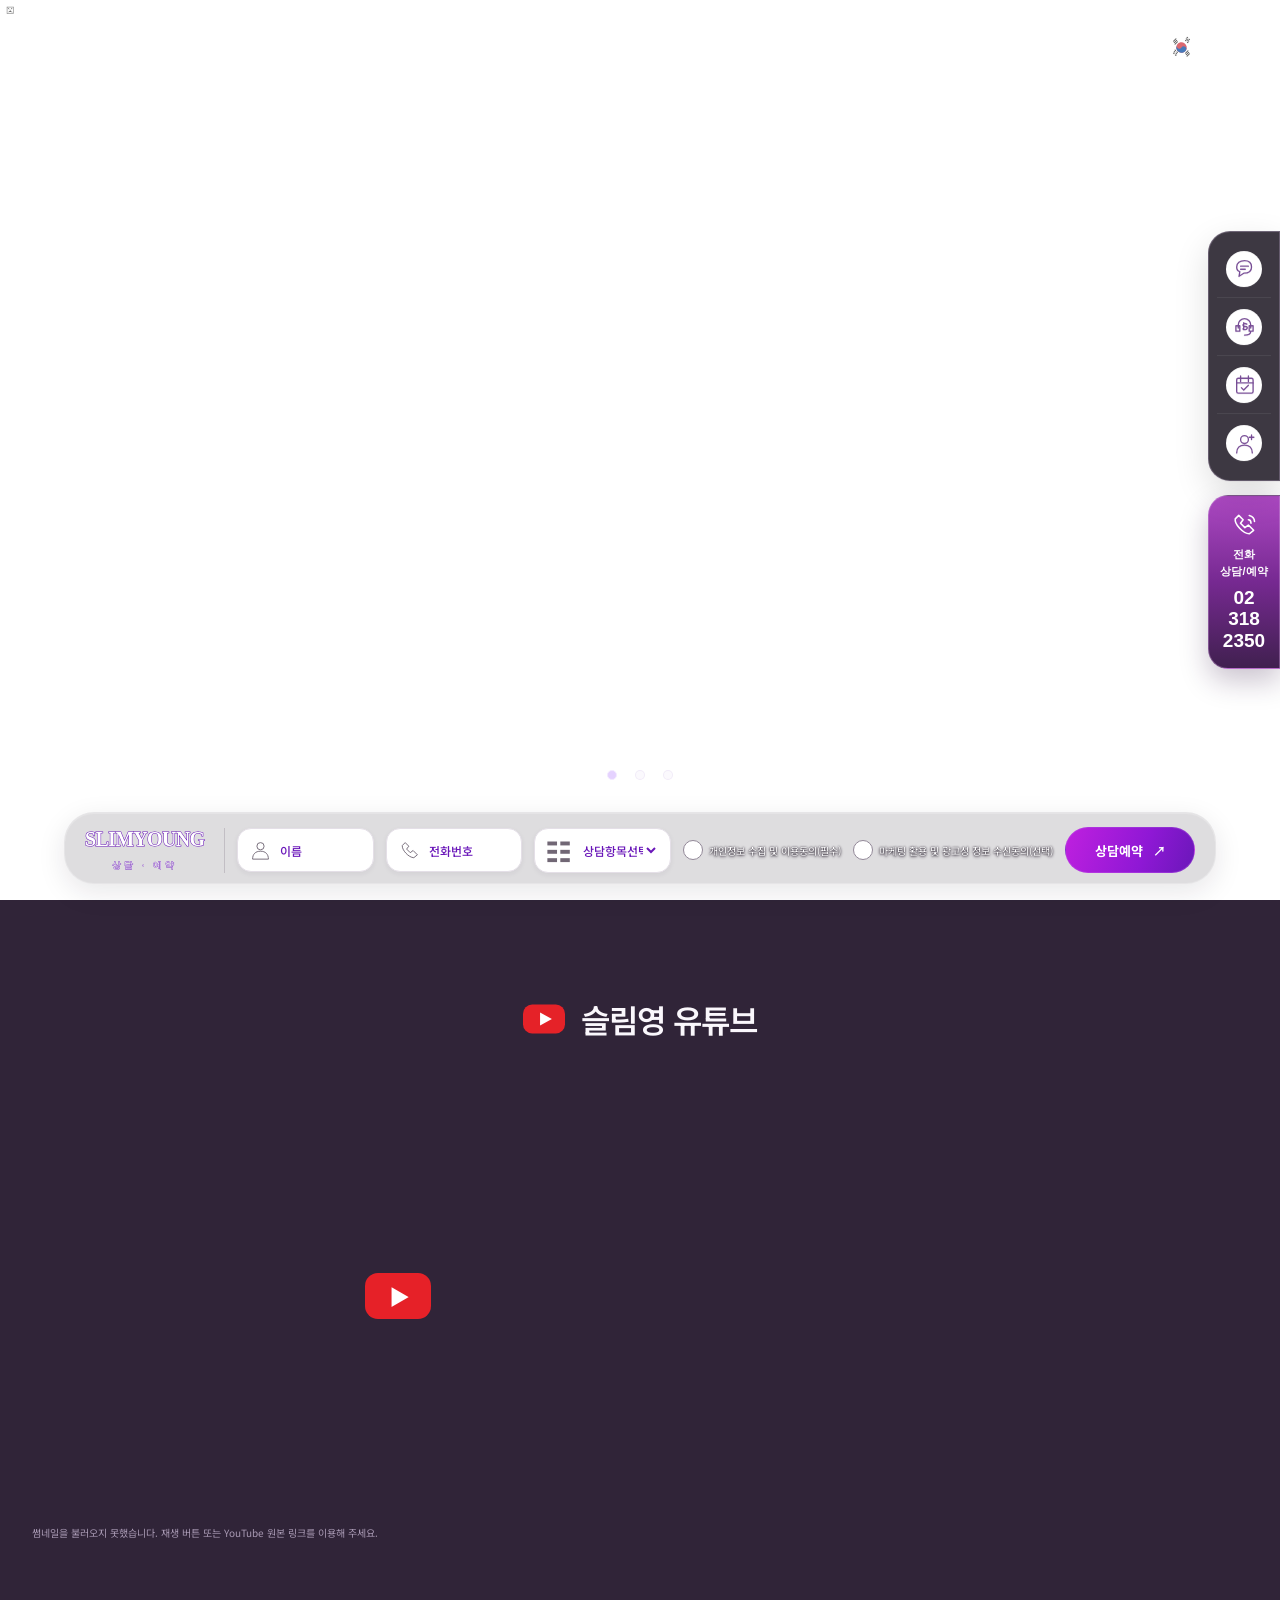
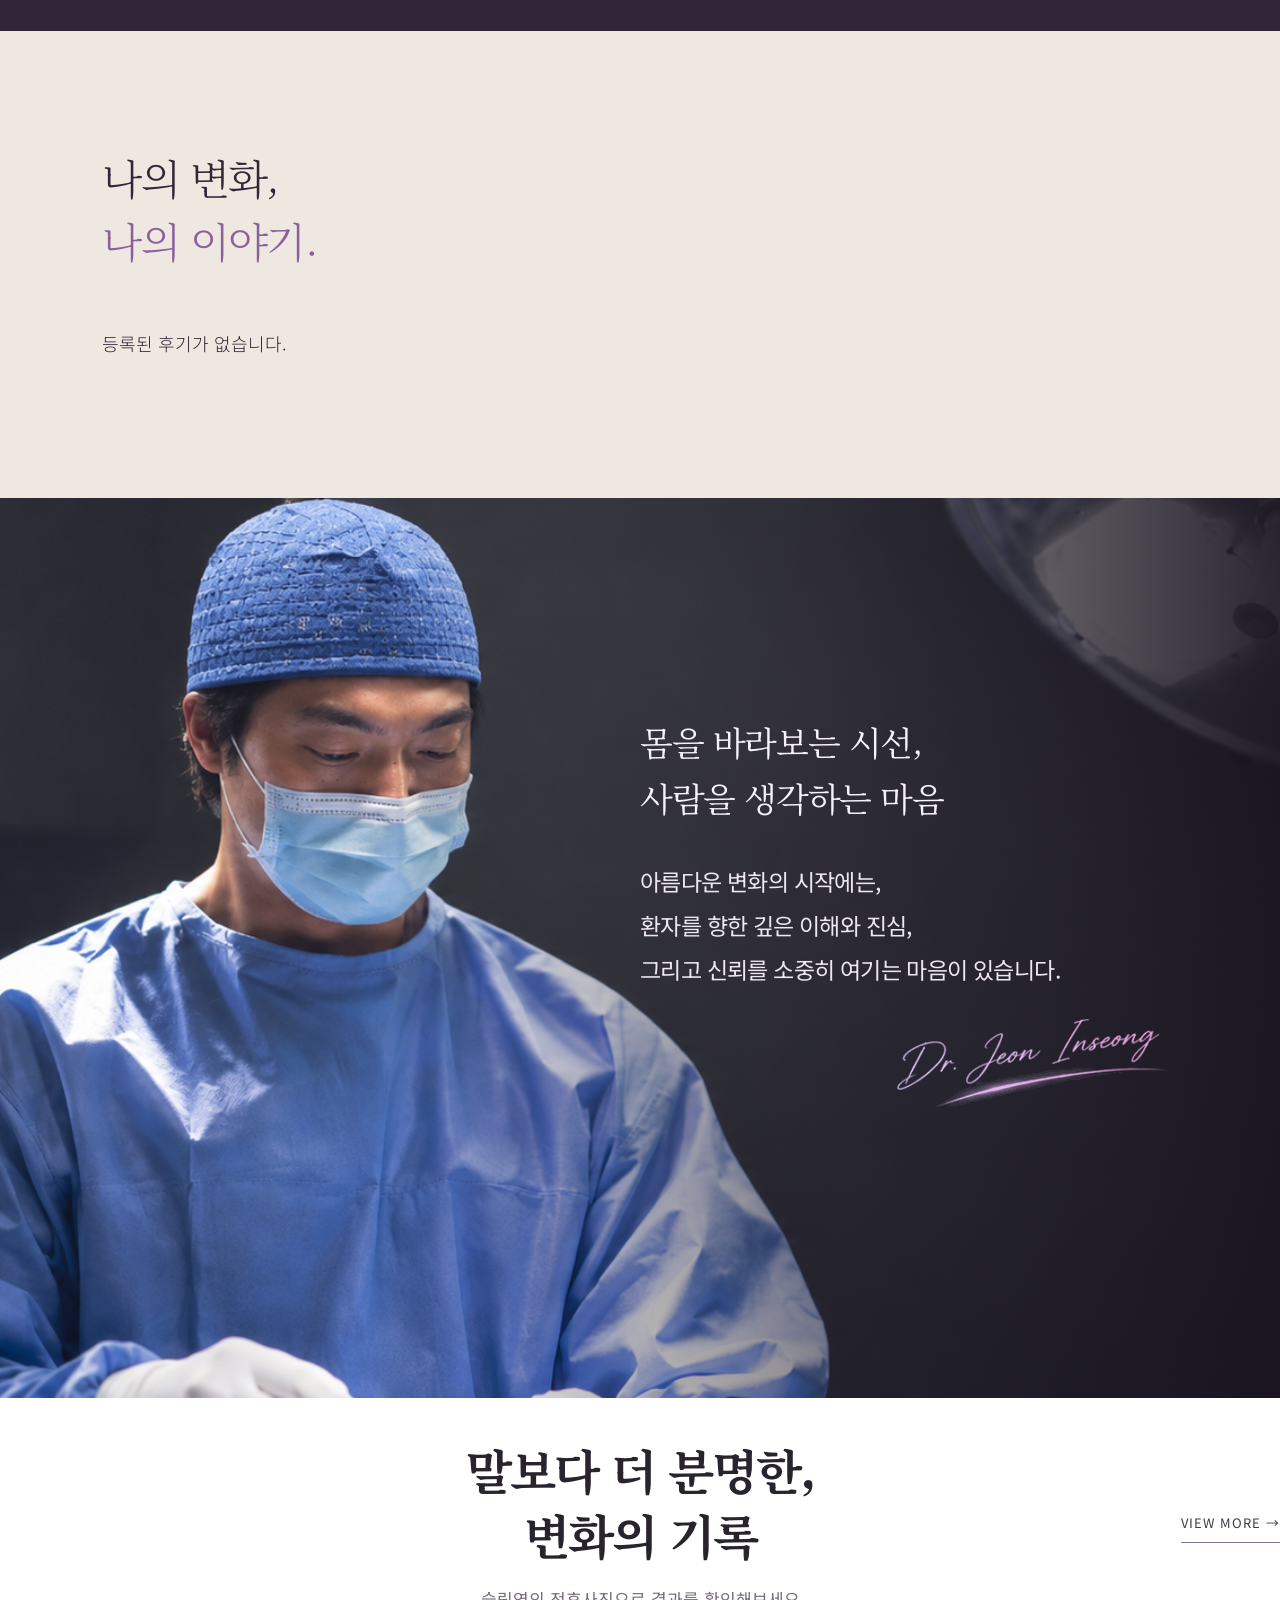
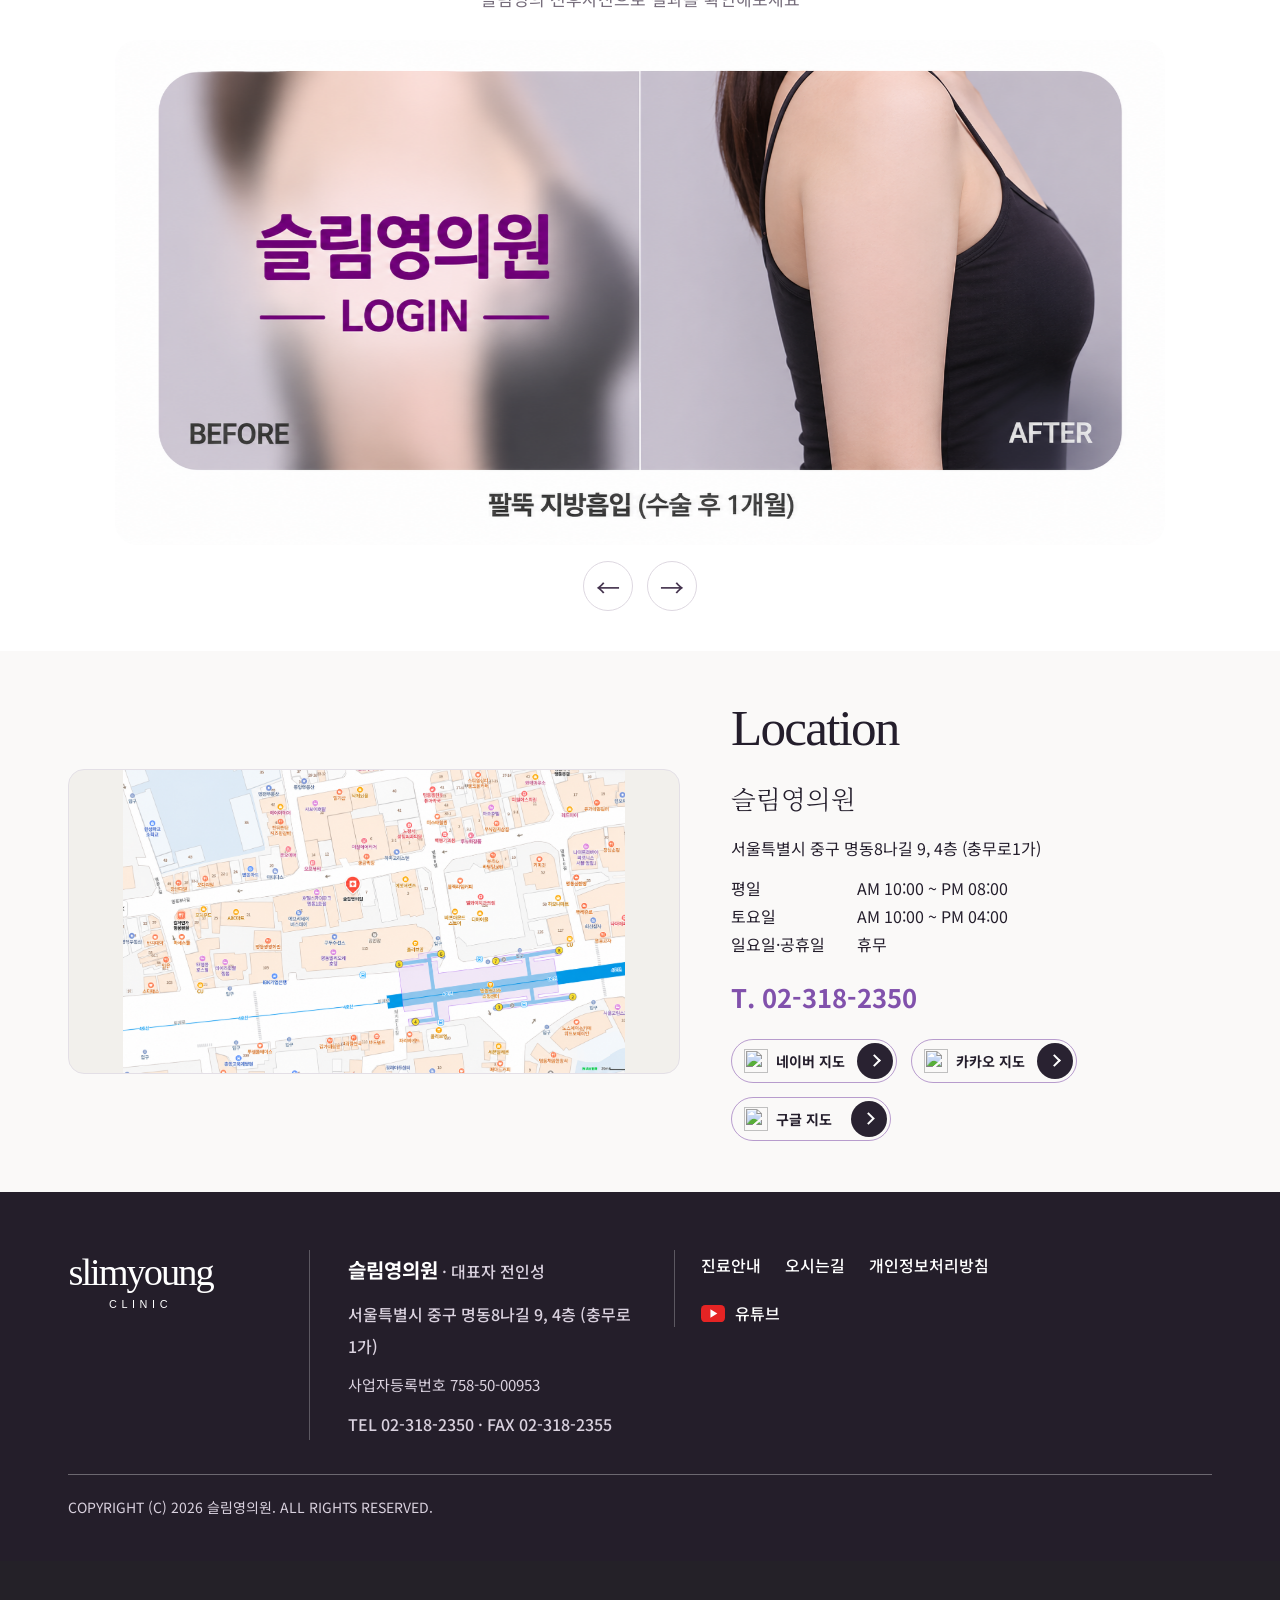
==== commit b519a2f4: "Deploy approved phase 3 GNB and hero startup improvements" ====
--- a/index.html
+++ b/index.html
@@ -3,15 +3,15 @@
 <meta name="robots" content="noindex,nofollow,noarchive"><meta name="referrer" content="strict-origin-when-cross-origin">
 <title>슬림영 — A안 8차 로컬 디자인 검토</title>
 <meta name="description" content="기존 A안에서 이어지는 7개 섹션 로컬 검토본. 상담 전송 및 배포 기능 없음.">
-<link rel="stylesheet" href="style.css?v=gnb-2"><link rel="stylesheet" href="phase8.css"><link rel="stylesheet" href="hero-02.css?v=hero-top-align-1"><link rel="stylesheet" href="header-03.css?v=gnb-motion-3"><link rel="stylesheet" href="pc-copy-cleanup.css" media="(min-width:1200px)"><link rel="stylesheet" href="pc-youtube.css"><link rel="stylesheet" href="pc-review-gallery.css?v=signature-reference"><link rel="stylesheet" href="section04-b.css"><link rel="stylesheet" href="section05.css"><link rel="stylesheet" href="hero-depth.css"><link rel="stylesheet" href="story0456.css?v=signature-reference"><link rel="stylesheet" href="https://unpkg.com/lenis@1.3.27/dist/lenis.css">
+<link rel="preconnect" href="https://fonts.googleapis.com"><link rel="preconnect" href="https://fonts.gstatic.com" crossorigin><link rel="stylesheet" href="style.css?v=hero-ready-3"><link rel="stylesheet" href="phase8.css"><link rel="stylesheet" href="hero-02.css?v=hero-top-align-1"><link rel="stylesheet" href="header-03.css?v=gnb-card-3"><link rel="stylesheet" href="pc-copy-cleanup.css" media="(min-width:1200px)"><link rel="stylesheet" href="pc-youtube.css"><link rel="stylesheet" href="pc-review-gallery.css?v=signature-reference"><link rel="stylesheet" href="section04-b.css"><link rel="stylesheet" href="section05.css"><link rel="stylesheet" href="hero-depth.css"><link rel="stylesheet" href="story0456.css?v=signature-reference"><link rel="stylesheet" href="https://unpkg.com/lenis@1.3.27/dist/lenis.css">
 <script defer src="https://unpkg.com/lenis@1.3.27/dist/lenis.min.js"></script>
 <script defer src="smooth-scroll.js"></script>
 <link rel="stylesheet" href="location-footer.css?v=hero-top-align-1">
-<link rel="preload" as="image" href="assets/images/hero/auto-drawing/base.png">
+<link rel="preload" as="image" href="assets/images/hero/auto-drawing/clean-background.png" fetchpriority="high">
 <link rel="stylesheet" href="section05-visibility.css">
-<link rel="stylesheet" href="hero-drawing.css?v=unit-ridge-alignment-1">
-<link rel="stylesheet" href="https://fonts.googleapis.com/css2?family=Nanum+Pen+Script&amp;family=Noto+Serif+KR:wght@400;500;700&amp;display=swap">
-<link rel="stylesheet" href="hero-html-preview.css?v=sync-drawing-1">
+<link rel="stylesheet" href="hero-drawing.css?v=hero-ready-3">
+<link rel="stylesheet" href="https://fonts.googleapis.com/css2?family=Nanum+Pen+Script&amp;family=Noto+Sans+KR:wght@300;400;500&amp;family=Noto+Serif+KR:wght@300;400;500;700&amp;display=swap">
+<link rel="stylesheet" href="hero-html-preview.css?v=hero-ready-3">
 </head>
 <!-- Temporary SECTION 05 switch: remove the following body class and reload to restore. -->
 <body id="top" class="section05-temporarily-hidden"><a class="skip-link" href="#philosophy">콘텐츠 바로가기</a>
@@ -85,7 +85,7 @@
 </div>
 </header>
 <dialog id="mobile-menu" class="mobile-menu" aria-labelledby="mobile-title"><div class="mobile-top"><p id="mobile-title">slimyoung <small>CLINIC</small></p><button type="button" class="menu-close" aria-label="전체 메뉴 닫기">닫기 ×</button></div><nav aria-label="모바일 주 메뉴"></nav><p class="menu-note">상담 전송 없는 디자인 검토본</p></dialog>
-<main><div class="hero-youtube-stack"><section class="hero"><div class="hero-photo" data-parallax="0.22"></div><div class="hero-slides" aria-hidden="true"></div><div class="hero-shade"></div><div class="hero-live-stats hero-html-preview" hidden>
+<main><div class="hero-youtube-stack"><section class="hero has-models"><div class="hero-photo" data-parallax="0.22"></div><div class="hero-slides"><img class="is-active" src="assets/images/hero/auto-drawing/clean-background.png" fetchpriority="high" alt="보랏빛 리본과 여성 실루엣"></div><div class="hero-shade"></div><div class="hero-live-stats hero-html-preview" hidden>
   <div class="hero-html-copy">
     <p class="hero-html-kicker" lang="en">BODY CONTOUR DESIGN</p>
     <h2>단순한 제거가 아닌,<br><strong>아름다운 라인</strong>을 설계합니다.</h2>
@@ -94,15 +94,15 @@
   <dl class="hero-html-stat-list">
     <div class="hero-html-stat stat-0">
       <dt><span class="hero-stat-icon"><img src="assets/images/hero/auto-drawing/approved-symbol-contour.png" alt=""></span>지방흡입 건수</dt>
-      <dd class="hero-live-number stat-0"><span data-count="12000">12,000</span><small>건+</small></dd>
+      <dd class="hero-live-number stat-0"><span class="hero-count-slot" data-final="12,000"><span data-count="12000">12,000</span></span><small>건+</small></dd>
     </div>
     <div class="hero-html-stat stat-1">
       <dt><span class="hero-stat-icon"><img src="assets/images/hero/auto-drawing/approved-symbol-syringe.png" alt=""></span>리프팅 시술건수</dt>
-      <dd class="hero-live-number stat-1"><span data-count="72000">72,000</span><small>건+</small></dd>
+      <dd class="hero-live-number stat-1"><span class="hero-count-slot" data-final="72,000"><span data-count="72000">72,000</span></span><small>건+</small></dd>
     </div>
     <div class="hero-html-stat stat-2">
       <dt><span class="hero-stat-icon"><img src="assets/images/hero/auto-drawing/approved-symbol-review.png" alt=""></span>총 리뷰건수</dt>
-      <dd class="hero-live-number stat-2"><span data-count="2000">2,000</span><small>건+</small></dd>
+      <dd class="hero-live-number stat-2"><span class="hero-count-slot" data-final="2,000"><span data-count="2000">2,000</span></span><small>건+</small></dd>
     </div>
   </dl>
   <p class="hero-html-note note-top">불필요한 지방층<br>정확한 분석</p>
@@ -209,5 +209,5 @@
 <dialog id="video-dialog" class="p8-dialog" aria-labelledby="video-dialog-title"><div class="dialog-head"><h2 id="video-dialog-title">슬림영 공식 영상</h2><button type="button" data-close="video-dialog" aria-label="영상 닫기">닫기 ×</button></div><div id="player"></div><p id="video-title"></p><a id="youtube" target="_blank" rel="noopener noreferrer">YouTube에서 보기 ↗</a><p class="content-note">외부 영상 재생은 네트워크 및 YouTube 정책에 따라 제한될 수 있습니다.</p></dialog>
 <dialog id="image-dialog" class="p8-dialog" aria-labelledby="image-title"><div class="dialog-head"><h2 id="image-title">이미지 상세 보기</h2><button type="button" data-close="image-dialog" aria-label="이미지 닫기">닫기 ×</button></div><img id="expanded-image" alt=""><p id="image-caption"></p></dialog>
 <dialog id="consult-dialog" class="p8-dialog consult-dialog" aria-labelledby="consult-title"><div class="dialog-head"><h2 id="consult-title">상담·예약 안내</h2><button type="button" data-close="consult-dialog" aria-label="상담 안내 닫기">닫기 ×</button></div><p>현재는 디자인 검토 단계입니다.<br>예약·상담 신청을 전송하지 않습니다.</p><p>전화 문의 <a href="tel:023182350">02-318-2350</a></p><a class="text-link" href="#visit" id="consult-location">오시는 길 보기 ↗</a><p class="content-note">하단 입력란은 화면 시안이며 입력값을 전송하거나 저장하지 않습니다.</p></dialog>
-<script src="content.js"></script><script src="app.js?v=gnb-motion-3"></script><script src="hero-models.js?v=hero-top-align-1"></script><script src="hero-character.js?v=gnb-2"></script><script src="hero-02.js?v=sync-drawing-1"></script><script src="pc-youtube.js"></script><script src="pc-content-recovery.js"></script><script src="pc-review-gallery-data.js?v=signature-reference"></script><script src="pc-review-gallery.js?v=signature-reference"></script><script src="section05-visibility.js"></script><script src="section04-b.js"></script><script src="section05.js"></script></body></html>
-
+<script src="content.js"></script><script src="app.js?v=gnb-card-3"></script><script src="hero-models.js?v=hero-top-align-1"></script><script src="hero-character.js?v=hero-ready-3"></script><script src="hero-02.js?v=hero-ready-3"></script><script src="pc-youtube.js"></script><script src="pc-content-recovery.js"></script><script src="pc-review-gallery-data.js?v=signature-reference"></script><script src="pc-review-gallery.js?v=signature-reference"></script><script src="section05-visibility.js"></script><script src="section04-b.js"></script><script src="section05.js"></script></body></html>
+
--- a/style.css
+++ b/style.css
@@ -1,4 +1,3 @@
-@import url('https://fonts.googleapis.com/css2?family=Noto+Sans+KR:wght@300;400;500&family=Noto+Serif+KR:wght@300;400;500&display=swap');
 :root{--paper:#f4f1e9;--ink:#30372f;--olive:#8a8d70;--progress:0}*{box-sizing:border-box}html{scroll-behavior:smooth;scroll-padding-top:90px}body{margin:0;background:var(--paper);color:var(--ink);font-family:'Noto Sans KR',sans-serif;font-weight:400}a{color:inherit;text-decoration:none}button{font:inherit;cursor:pointer}header{position:absolute;z-index:5;top:0;left:0;width:100%;display:flex;align-items:center;justify-content:space-between;padding:30px 5%;color:white;border-bottom:1px solid #ffffff38}.brand{font-family:Georgia,serif;font-size:35px;letter-spacing:-2px}.brand span{display:block;letter-spacing:5px;font:9px sans-serif;text-align:center;margin-top:4px}nav{display:flex;gap:38px;font-size:12px}.concept{font-size:9px;letter-spacing:2px}.hero{height:100svh;min-height:690px;position:relative;overflow:hidden;background:#353a33;color:white}.hero-photo{position:absolute;inset:-12% 0;background:transparent;filter:sepia(.2)}.hero-shade{position:absolute;inset:0;background:linear-gradient(90deg,#18241de6,#18241d30)}.hero-copy{position:absolute;left:9%;top:30%;animation:appear 1.5s both}.eyebrow{letter-spacing:3px;font-size:10px;font-weight:400;margin-bottom:35px}h1,h2,h3{font-family:'Noto Serif KR',serif;font-weight:300}h1{font-size:clamp(34px,4vw,63px);line-height:1.65;letter-spacing:-2px;margin:0 0 25px}p{line-height:2;font-size:14px}h2{font-size:clamp(32px,3.5vw,53px);line-height:1.65;letter-spacing:-2px;margin:0}em{font-style:normal;color:var(--olive)}.watch{margin-top:30px;background:none;color:inherit;border:0;padding:0;font-size:12px}.watch span{display:inline-grid;place-items:center;width:47px;height:47px;border:1px solid #ffffff77;border-radius:50%;margin-right:15px}.hero-bottom{position:absolute;bottom:65px;left:5%;right:5%;display:flex;justify-content:space-between;font-size:9px;letter-spacing:2px}.sample{position:absolute;bottom:20px;left:5%;font-size:10px;opacity:.6}.intro{padding:145px 9%}.intro>h2{max-width:800px}.intro-grid{display:grid;grid-template-columns:1.15fr 1fr;gap:12%;margin-top:80px;align-items:center}.photo-window{height:570px;position:relative;overflow:hidden}.photo-window img{height:125%;width:100%;object-fit:cover;position:absolute;top:-12%;filter:sepia(.25)}.photo-window span{position:absolute;bottom:25px;left:25px;color:white;font-size:9px;letter-spacing:2px}.number{font-size:9px;letter-spacing:2px;color:var(--olive)}h3{font-size:27px;line-height:1.8}.intro-text>p{line-height:2.3;color:#6a7064}.caption{font-size:11px!important;margin-top:35px}.text-link{display:inline-block;padding:16px 0;border-bottom:1px solid #919580;font-size:12px;margin-top:20px}.anatomy{height:260vh;background:#292f29;color:var(--paper)}.sticky{height:100svh;min-height:680px;position:sticky;top:0;display:grid;grid-template-columns:1fr 1fr;gap:4%;align-items:center;padding:60px 9%;overflow:hidden}.anatomy-copy>p{color:#bbc1b5}.anatomy h2{font-size:40px}.anatomy em{color:#bac1a1}.step{display:flex;gap:25px;margin-top:45px;min-height:135px}.step>span{font-family:Georgia,serif;font-size:40px;color:#b9bf9f}.step h3{font-size:19px;margin:0 0 8px}.step p{font-size:12px;color:#b3b9ad;margin:0;max-width:300px}.meter{height:1px;background:#ffffff24;margin-bottom:24px}.meter i{display:block;height:1px;background:#d0d4b7;width:calc(var(--progress)*100%)}small{font-size:9px;color:#949c8d;line-height:1.8}.model-wrap{height:500px;position:relative;display:grid;place-items:center;perspective:1000px}.model{width:310px;height:310px;position:relative;transform-style:preserve-3d;transform:rotateX(58deg) rotateZ(calc(-35deg + var(--progress)*18deg));transition:transform .15s}.layer{position:absolute;inset:0;border-radius:45px 60px 45px 60px;box-shadow:0 22px 0 #0002,0 35px 50px #0003;transform-style:preserve-3d;transition:transform .1s}.layer b{position:absolute;top:22px;left:30px;font:9px sans-serif;letter-spacing:3px;color:#ffffffb0}.skin{z-index:3;background:linear-gradient(135deg,#efd0ba,#c69379);transform:translateZ(calc(35px + var(--progress)*135px));border-bottom:16px solid #ad7a65}.fat{z-index:2;top:20px;background:linear-gradient(140deg,#d4bc7e,#aa8c4b);transform:translateZ(calc(var(--progress)*30px));border-bottom:30px solid #957b46}.cells{position:absolute;inset:55px 20px 20px;background:radial-gradient(ellipse,#ebdba4 35%,#bfa262 60%,transparent 63%);background-size:37px 38px;opacity:.8}.base{top:40px;background:linear-gradient(130deg,#a26e62,#775849);transform:translateZ(calc(-35px - var(--progress)*80px));border-bottom:20px solid #604639}.probe{position:absolute;width:300px;height:8px;background:linear-gradient(#fff,#8d9995);border-radius:6px;z-index:4;top:180px;left:calc(240px - var(--progress)*150px);transform:translateZ(30px);opacity:clamp(0,calc((var(--progress) - .5)*3),1)}.orbit{position:absolute;width:95%;aspect-ratio:1;border:1px solid #9da88f30;border-radius:50%;transform:rotateX(55deg)}.model-note{position:absolute;bottom:0;left:15%;font-size:9px;letter-spacing:2px;color:#a0aa94}.model-note span{margin-left:20px}.film{padding:140px 9%}.film-heading{display:flex;align-items:end;justify-content:space-between;margin-bottom:60px}.film-heading>p{color:#7c806e;font-size:12px}.video-card{border:0;background:#292f29;width:100%;aspect-ratio:16/8;display:block;position:relative;overflow:hidden;text-align:left;color:white}.video-card img{width:100%;height:100%;object-fit:cover;opacity:.6;transition:transform .9s,opacity .9s}.video-card:hover img{transform:scale(1.04);opacity:.8}.play{position:absolute;left:50%;top:43%;transform:translate(-50%,-50%);border:1px solid #ffffff99;border-radius:50%;width:75px;height:75px;display:grid;place-items:center}.video-caption{position:absolute;bottom:40px;left:40px;letter-spacing:3px;font-size:9px}.video-caption strong{display:block;font:300 25px 'Noto Serif KR',serif;letter-spacing:-1px;margin:15px 0}.video-caption small{color:#ddd;letter-spacing:0}.closing{text-align:center;padding:100px 5% 140px;border-top:1px solid #d6d7c9;background:#e9e9de}.closing h2{font-size:46px}footer{background:#292f29;color:#d5d9ca;padding:50px 5%;display:flex;justify-content:space-between;align-items:center}footer p,footer>a:last-child{font-size:10px}.reveal{opacity:0;transform:translateY(35px);transition:opacity 1s,transform 1.1s}.reveal.in{opacity:1;transform:translateY(0)}dialog{width:min(1100px,94vw);padding:20px;background:#242a24;border:1px solid #69705d;color:white}dialog::backdrop{background:#000d}#close{display:block;margin:0 0 15px auto;border:0;background:none;color:white}#player{aspect-ratio:16/9}iframe{width:100%;height:100%;border:0}#youtube{display:block;font-size:12px;padding-top:18px}@keyframes appear{from{opacity:0;transform:translateY(25px)}to{opacity:1;transform:none}}@media(max-width:760px){header{padding:24px 6%}.brand{font-size:28px}nav{gap:15px;font-size:10px}.concept{display:none}.hero{min-height:650px}.hero-copy{left:7%;right:6%;top:31%}.hero-photo{background-position:60% center}.hero-bottom>span{display:none}.sample{font-size:8px;right:5%}.intro,.film{padding:90px 7%}.intro-grid{grid-template-columns:1fr;gap:35px;margin-top:45px}.photo-window{height:400px}.intro-text h3{font-size:25px}.sticky{grid-template-columns:1fr;padding:50px 7% 20px;gap:0;align-content:center;min-height:720px}.anatomy h2{font-size:29px}.anatomy .eyebrow{margin-bottom:16px}.anatomy-copy>p{font-size:11px;margin:12px 0}.step{margin-top:20px;min-height:90px}.step>span{font-size:28px}.step h3{font-size:16px}.meter{margin-bottom:10px}.model-wrap{height:290px;transform:scale(.72);margin:-30px -12%}.film-heading{display:block}.film-heading>p{margin-top:25px}.video-card{aspect-ratio:4/3}.video-caption{left:20px;bottom:20px}.video-caption strong{font-size:18px}.play{width:55px;height:55px}.closing h2{font-size:32px}footer{gap:25px;flex-wrap:wrap}footer p{width:100%;order:3;margin:0}.anatomy{height:240vh}}@media(prefers-reduced-motion:reduce){html{scroll-behavior:auto}.reveal{opacity:1;transform:none;transition:none}*,*:before,*:after{animation:none!important}}
 
 /* Realistic anatomical illustration */
--- a/header-03.css
+++ b/header-03.css
@@ -17,7 +17,7 @@
 }
 .site-header .desktop-nav>button{
   font-family:'Noto Sans KR',sans-serif;
-  font-size:16px;
+  font-size:18px;
   font-style:normal;
   font-weight:500;
   font-synthesis:none;
@@ -48,7 +48,7 @@
 /* Header/quick rail revision: independent left/centre/right groups. */
 .site-header,.site-header.is-scrolled {position:fixed;grid-template-columns:1fr auto 1fr;column-gap:0;padding-inline:32px;}
 .site-header>.brand {justify-self:start;z-index:1;}
-.site-header .desktop-nav {position:absolute;left:50vw;transform:translateX(-50%);justify-content:center;gap:20px;width:max-content;}
+.site-header .desktop-nav {position:absolute;left:50vw;transform:translateX(-50%);justify-content:center;gap:18px;width:max-content;}
 .site-header .header-tools {grid-column:3;justify-self:end;display:flex;align-items:center;gap:16px;color:inherit;}
 .site-header .header-tool,.site-header .header-country,.site-header .menu-open {display:inline-flex;align-items:center;justify-content:center;gap:7px;background:none;border:0;color:inherit;padding:0;min-height:44px;font:400 12px/1.4 'Noto Sans KR',sans-serif;white-space:nowrap;}
 .site-header .header-tool:disabled,.site-header .header-country:disabled {opacity:.72;cursor:default;}
@@ -102,7 +102,7 @@
 .site-header,.site-header.is-scrolled {
  background:transparent;backdrop-filter:none;-webkit-backdrop-filter:none;
  border-bottom-color:transparent;box-shadow:none;
- transform:translateY(0);transition:transform 300ms ease-out;
+ transform:translateY(0);transition:transform 300ms ease-out,background-color 220ms ease;
 }
 .site-header[data-header-state="scroll-visible"],
 .site-header[data-header-state="menu-open"] {
@@ -115,53 +115,53 @@
 @media(prefers-reduced-motion:reduce){.site-header,.site-header.is-scrolled {transition:none!important;}}
 
 
-.site-header .desktop-nav > button {position:relative;}
-.site-header .desktop-nav::after {
-  content:'';position:absolute;bottom:5px;left:0;height:2px;
-  width:var(--menu-marker-width,0);transform:translateX(var(--menu-marker-x,0));
-  background:#dea1f2;pointer-events:none;opacity:0;
-  transition:opacity 140ms ease;
+.site-header .desktop-nav > button {position:relative;color:#fff;}
+.site-header .desktop-nav > button::after,
+.site-header .mega-group :is(a,.mega-label)::after {
+  content:'';position:absolute;bottom:5px;left:0;right:0;height:2px;
+  background:#dea1f2;transform:scaleX(0);transform-origin:left;
+  transition:transform 250ms ease-out;
 }
-.site-header .desktop-nav[data-active]::after {
-  opacity:1;
-  transition:opacity 140ms ease,transform 200ms ease,width 200ms ease;
-}
-.site-header .desktop-nav > button[aria-expanded="true"] {color:#dea1f2;}
+.site-header .desktop-nav > button:is(:hover,:focus-visible,[aria-expanded="true"]),
+.site-header .mega-group :is(a,.mega-label):is(:hover,:focus-visible) {color:#dea1f2;}
+.site-header .desktop-nav > button:is(:hover,:focus-visible,[aria-expanded="true"])::after,
+.site-header .mega-group :is(a,.mega-label):is(:hover,:focus-visible)::after {transform:scaleX(1);}
+.site-header:has(.mega-panel[data-open]) {background:#241e2c;}
 .site-header .mega-panel {
-  padding:0;opacity:0;pointer-events:none;
+  left:var(--mega-left,12px);right:auto;width:max-content;min-width:180px;
+  max-width:calc(100vw - 24px);max-height:calc(100svh - 108px);
+  padding:0;border:0;border-radius:16px;background:#241e2c;
+  box-shadow:0 12px 30px #130e1b55;opacity:0;pointer-events:none;
   transition:opacity 180ms ease-out;
 }
-.site-header .mega-panel[data-open] {
-  opacity:1;pointer-events:auto;transition-duration:250ms;
-}
+.site-header .mega-panel[data-open] {opacity:1;pointer-events:auto;transition-duration:260ms;}
 .site-header .mega-group {
-  display:flex;align-items:center;justify-content:center;flex-wrap:wrap;
-  gap:6px 24px;margin:0 auto;padding:18px 32px;list-style:none;
-  max-width:1660px;font:400 16px/1.5 'Noto Sans KR',sans-serif;
+  display:grid;justify-items:start;margin:0;padding:12px 18px;list-style:none;
+  font:400 16px/1.5 'Noto Sans KR',sans-serif;
 }
 .site-header .mega-group[hidden] {display:none;}
 .site-header .mega-panel[data-open] .mega-group:not([hidden]) {
-  animation:submenu-enter 250ms ease-out both;
+  animation:submenu-enter 260ms ease-out both;
 }
 .site-header .mega-panel[data-open][data-entry="switch"] .mega-group:not([hidden]) {
-  animation:submenu-switch 160ms ease-out both;
+  animation:submenu-switch 180ms ease-out both;
 }
 @keyframes submenu-switch {
-  from {opacity:.65;transform:translateY(-6px);}
+  from {opacity:.45;transform:translateY(-8px);}
   to {opacity:1;transform:translateY(0);}
 }
 @keyframes submenu-enter {
-  from {opacity:0;transform:translateY(-14px);clip-path:inset(0 0 100% 0);}
-  to {opacity:1;transform:translateY(0);clip-path:inset(0);}
+  from {opacity:0;transform:translateY(-12px);}
+  to {opacity:1;transform:translateY(0);}
 }
-.site-header .mega-group a,.site-header .mega-group .mega-label {
-  display:block;margin:0;padding:9px 0;color:#b9adbf;font:inherit;white-space:nowrap;
+.site-header .mega-group :is(a,.mega-label) {
+  position:relative;display:block;margin:0;padding:7px 0;
+  color:#fff;font:inherit;overflow-wrap:anywhere;
 }
-.site-header .mega-group a:hover {color:#dea1f2;}
 .site-header :is(.desktop-nav button,.mega-group,.mega-group a):focus-visible,
 .mobile-menu :is(summary,a):focus-visible {outline:2px solid #dea1f2;outline-offset:4px;}
 .mobile-menu .mobile-submenu :is(a,.mega-label) {display:block;padding:10px 0;color:#c4b3d1;font:400 15px/1.5 'Noto Sans KR',sans-serif;}
 .consult-bar-02 :is(input,select,button) {font-family:'Noto Sans KR',sans-serif;font-weight:500;}
 @media(prefers-reduced-motion:reduce) {
-  .site-header .mega-panel,.site-header .desktop-nav::after,.site-header .desktop-nav[data-active]::after {transition:none;}
+  .site-header .mega-panel,.site-header .desktop-nav > button::after,.site-header .mega-group :is(a,.mega-label)::after {transition:none;}
 }
--- a/hero-depth.css
+++ b/hero-depth.css
@@ -1,5 +1,3 @@
-/* Load the real 700 face used only by the section 05 heading. */
-@import url('https://fonts.googleapis.com/css2?family=Noto+Serif+KR:wght@700&display=swap');
 /* Native scrolling: section 02 covers the sticky hero within their shared bounds. */
 .hero-youtube-stack{position:relative;isolation:isolate}
 .hero-youtube-stack>.hero{position:sticky;top:0;z-index:0}
--- a/hero-drawing.css
+++ b/hero-drawing.css
@@ -1,5 +1,5 @@
 /* First-slide-only ink surface. The original five PNG assets remain unchanged. */
-.hero:not(.has-models) .hero-photo{background-image:url('assets/images/hero/auto-drawing/base.png')}
+.hero:not(.has-models) .hero-photo{background-image:url('assets/images/hero/auto-drawing/clean-background.png')}
 .hero-drawing{position:absolute;width:1980px;height:901px;transform-origin:top left;overflow:visible;pointer-events:none;z-index:1;isolation:isolate}
 .hero-drawing[hidden]{display:none}
 .hero-drawing .drawing-surface{position:absolute;left:0;top:0;max-width:none;pointer-events:none}
@@ -8,5 +8,5 @@
 .hero:not(.has-models) .hero-photo{filter:none}
 /* Explicit Korean Bold fixes thin fallback glyphs, not just their computed color. */
 .hero .hero-live-stats .hero-live-number{color:#DEA1F2;opacity:1;column-gap:2px}
-.hero .hero-live-stats .hero-live-number>[data-count]{color:#DEA1F2;opacity:1}
+.hero .hero-live-stats .hero-live-number [data-count]{color:#DEA1F2;opacity:1}
 .hero .hero-live-stats .hero-live-number>small{color:#DEA1F2;-webkit-text-fill-color:#DEA1F2;font:700 24px/1 'Noto Serif KR',serif;opacity:1;align-self:baseline;margin:0;letter-spacing:0;flex:none}
--- a/hero-html-preview.css
+++ b/hero-html-preview.css
@@ -30,3 +30,8 @@
 
 .hero-note-glyph { visibility:hidden; }
 .hero-note-glyph.is-written { visibility:visible; }
+
+/* Keep the unit at the final x-position throughout the count. */
+.hero-count-slot {position:relative;display:inline-block;text-align:right;}
+.hero-count-slot::before {content:attr(data-final) / "";visibility:hidden;}
+.hero-count-slot > [data-count] {position:absolute;inset:0;}
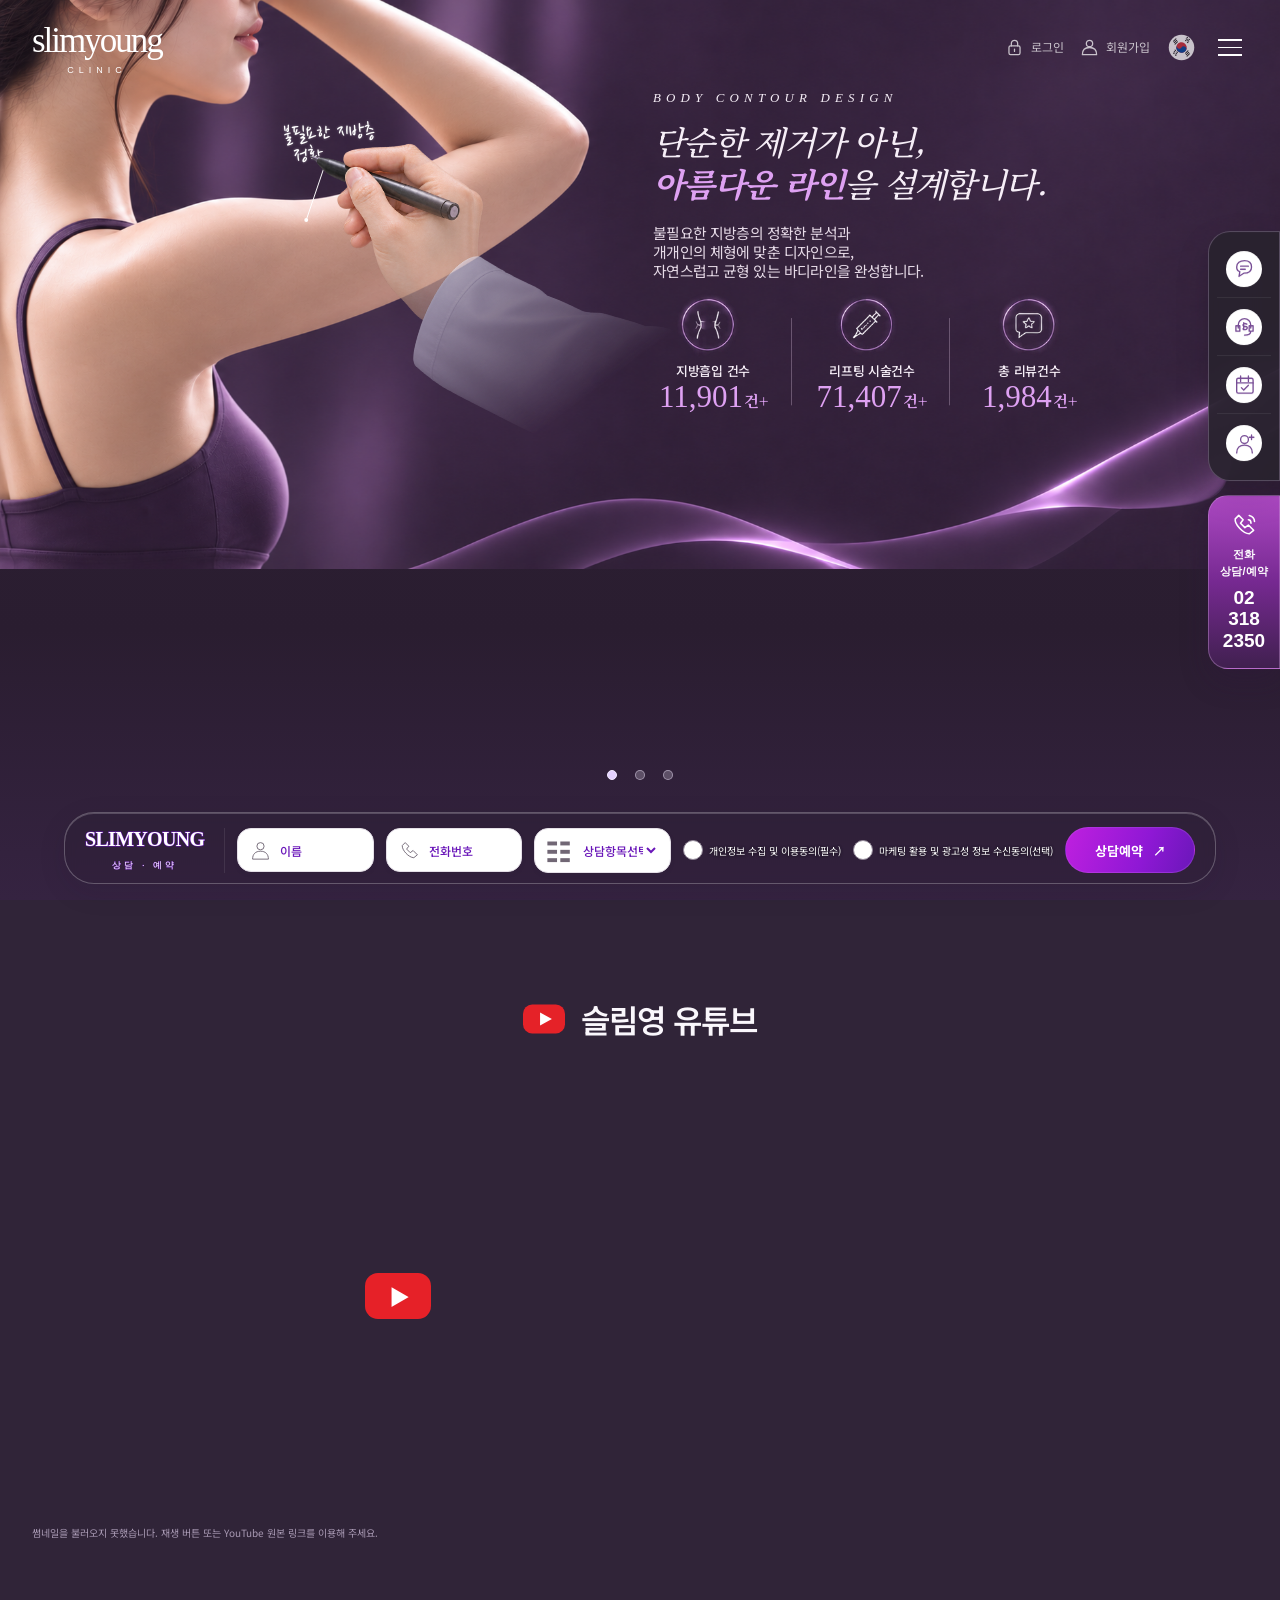
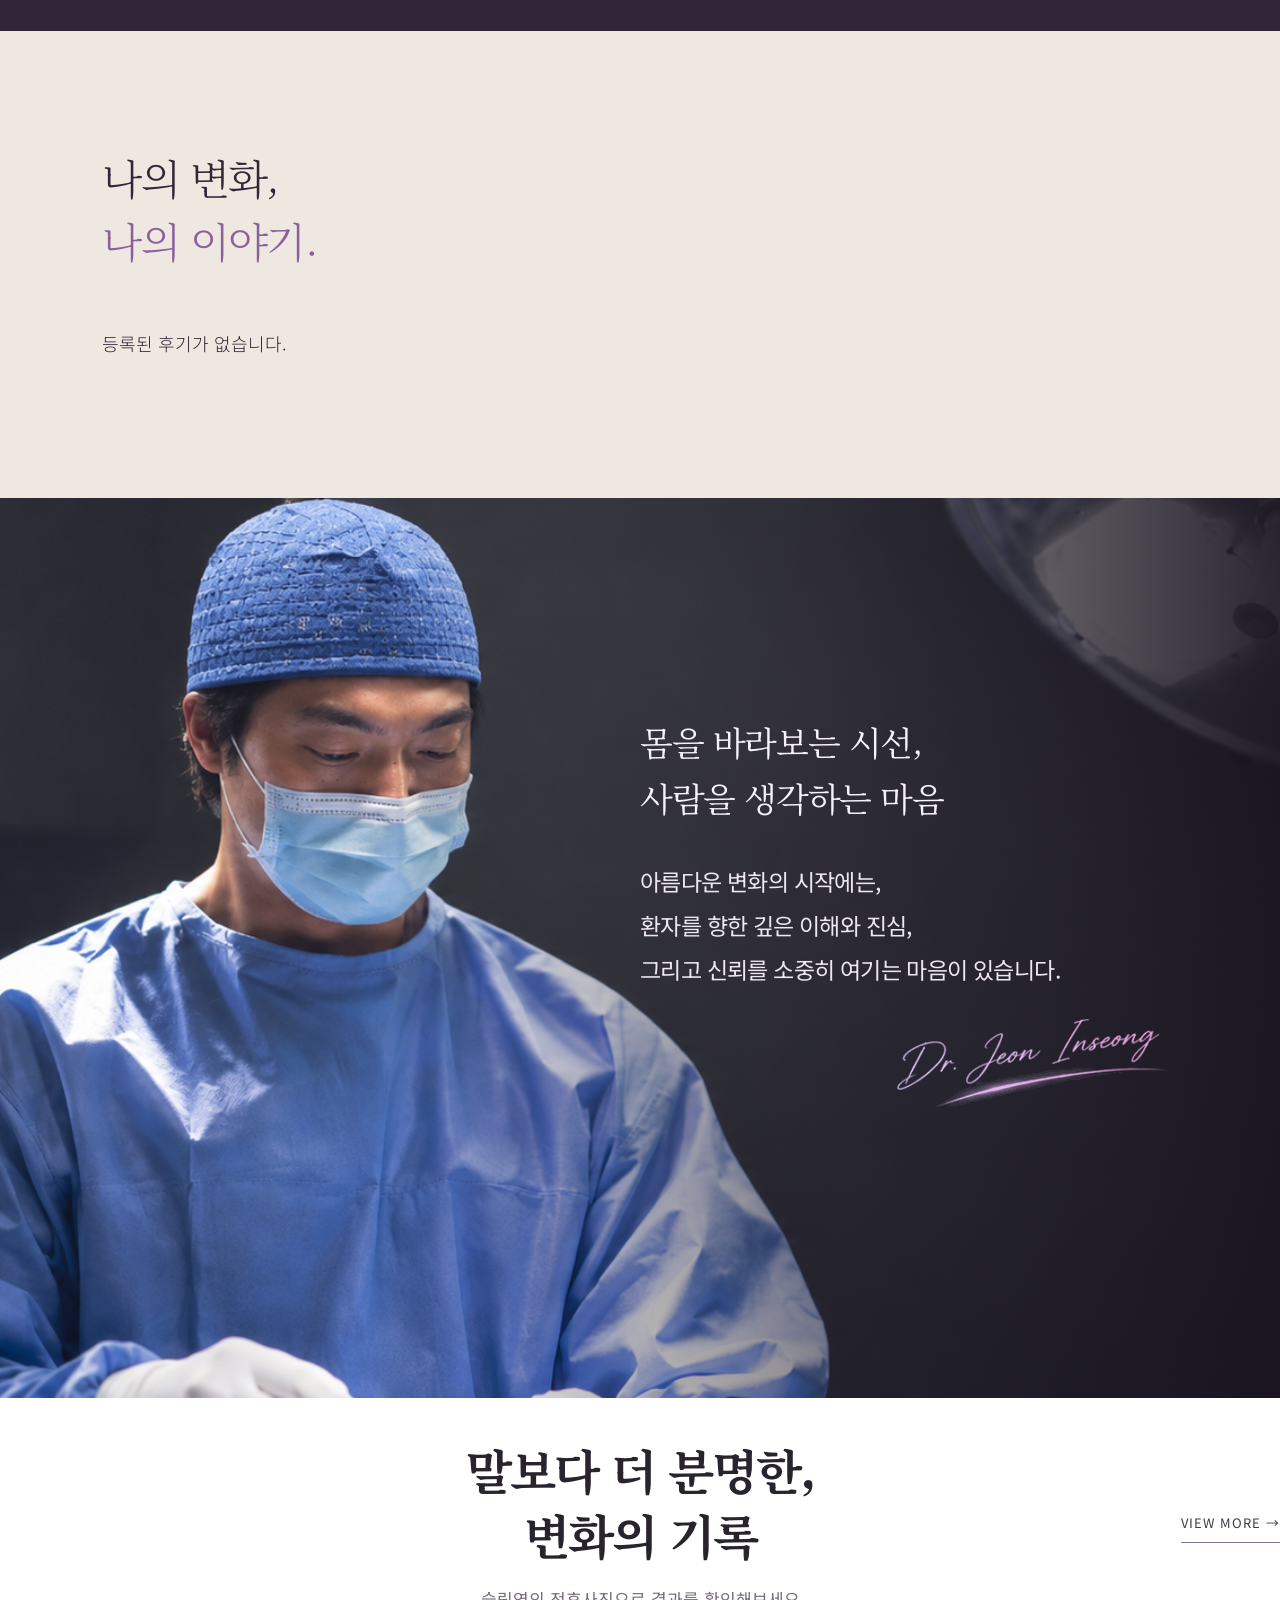
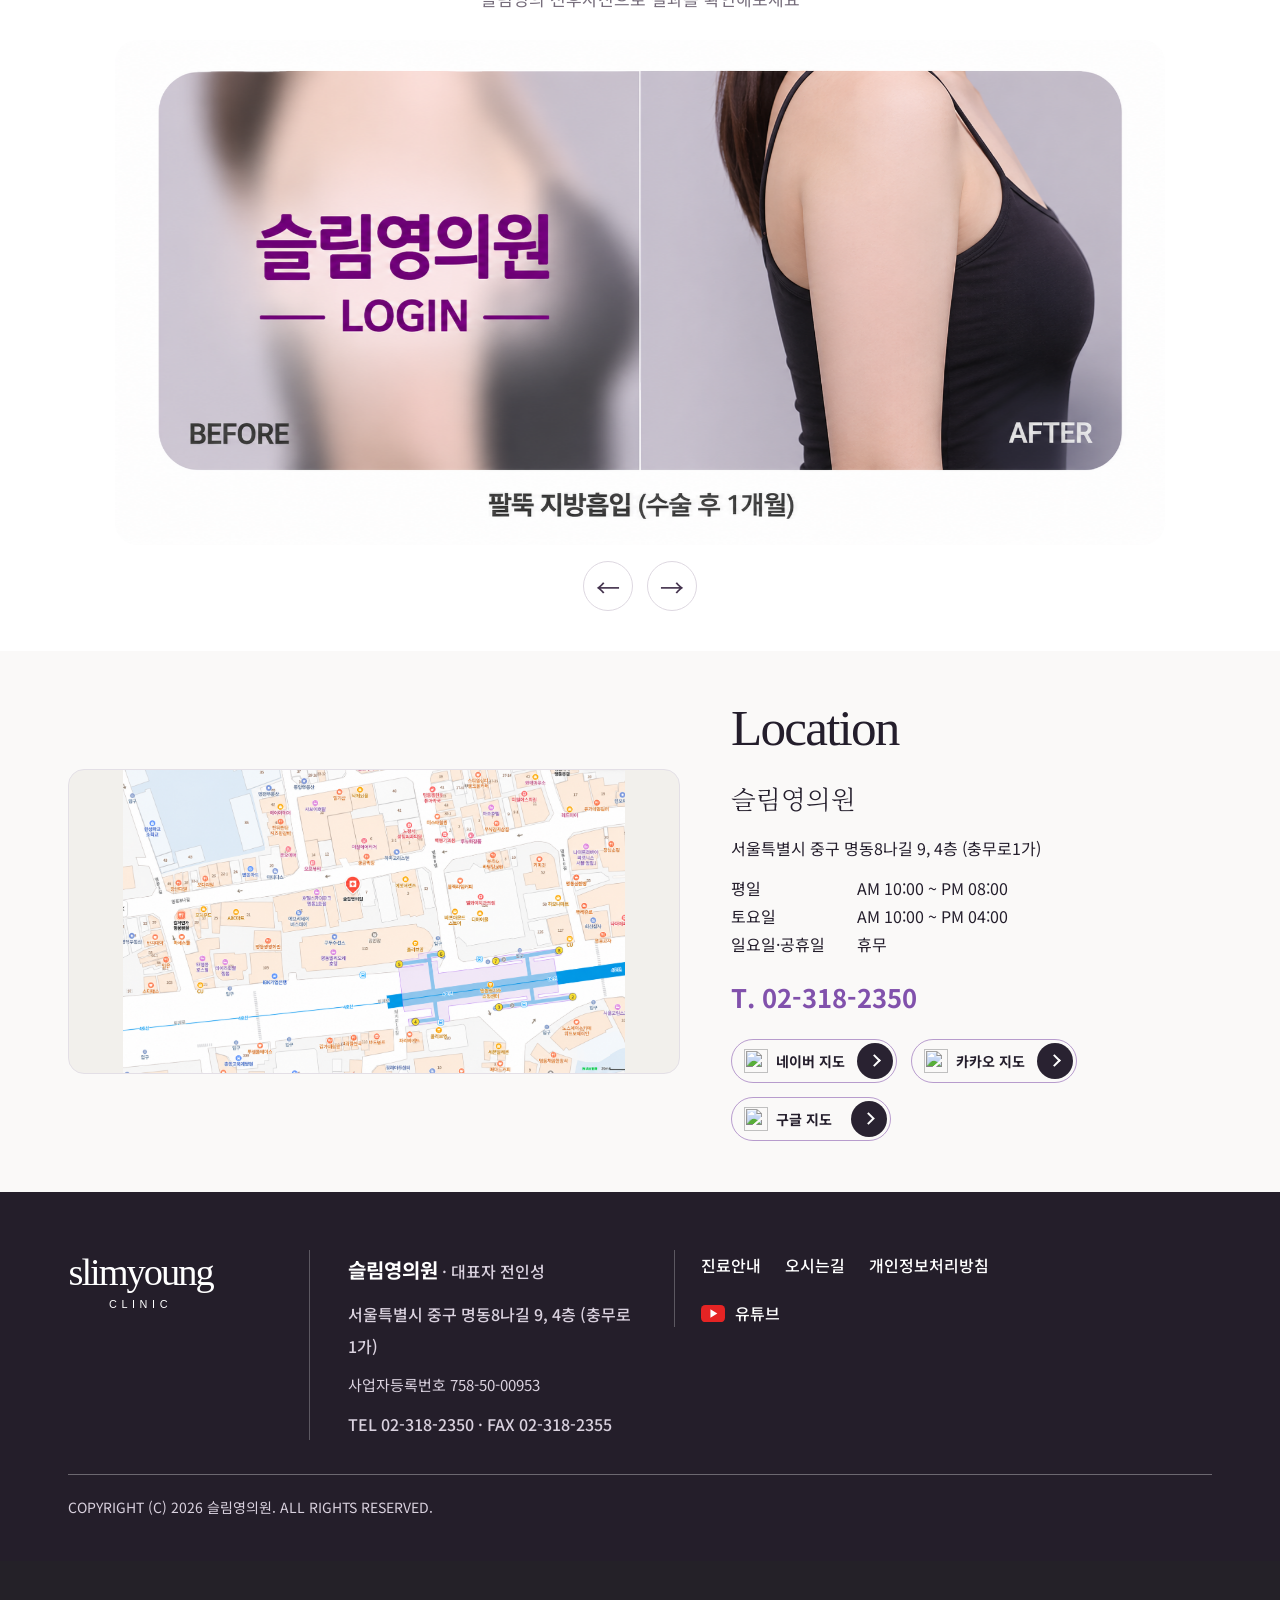
==== commit 5c3a7259: "Deploy approved phase 4 GNB glass and hero count timing" ====
--- a/index.html
+++ b/index.html
@@ -3,7 +3,7 @@
 <meta name="robots" content="noindex,nofollow,noarchive"><meta name="referrer" content="strict-origin-when-cross-origin">
 <title>슬림영 — A안 8차 로컬 디자인 검토</title>
 <meta name="description" content="기존 A안에서 이어지는 7개 섹션 로컬 검토본. 상담 전송 및 배포 기능 없음.">
-<link rel="preconnect" href="https://fonts.googleapis.com"><link rel="preconnect" href="https://fonts.gstatic.com" crossorigin><link rel="stylesheet" href="style.css?v=hero-ready-3"><link rel="stylesheet" href="phase8.css"><link rel="stylesheet" href="hero-02.css?v=hero-top-align-1"><link rel="stylesheet" href="header-03.css?v=gnb-card-3"><link rel="stylesheet" href="pc-copy-cleanup.css" media="(min-width:1200px)"><link rel="stylesheet" href="pc-youtube.css"><link rel="stylesheet" href="pc-review-gallery.css?v=signature-reference"><link rel="stylesheet" href="section04-b.css"><link rel="stylesheet" href="section05.css"><link rel="stylesheet" href="hero-depth.css"><link rel="stylesheet" href="story0456.css?v=signature-reference"><link rel="stylesheet" href="https://unpkg.com/lenis@1.3.27/dist/lenis.css">
+<link rel="preconnect" href="https://fonts.googleapis.com"><link rel="preconnect" href="https://fonts.gstatic.com" crossorigin><link rel="stylesheet" href="style.css?v=hero-ready-3"><link rel="stylesheet" href="phase8.css"><link rel="stylesheet" href="hero-02.css?v=hero-top-align-1"><link rel="stylesheet" href="header-03.css?v=gnb-glass-4"><link rel="stylesheet" href="pc-copy-cleanup.css" media="(min-width:1200px)"><link rel="stylesheet" href="pc-youtube.css"><link rel="stylesheet" href="pc-review-gallery.css?v=signature-reference"><link rel="stylesheet" href="section04-b.css"><link rel="stylesheet" href="section05.css"><link rel="stylesheet" href="hero-depth.css"><link rel="stylesheet" href="story0456.css?v=signature-reference"><link rel="stylesheet" href="https://unpkg.com/lenis@1.3.27/dist/lenis.css">
 <script defer src="https://unpkg.com/lenis@1.3.27/dist/lenis.min.js"></script>
 <script defer src="smooth-scroll.js"></script>
 <link rel="stylesheet" href="location-footer.css?v=hero-top-align-1">
@@ -209,5 +209,5 @@
 <dialog id="video-dialog" class="p8-dialog" aria-labelledby="video-dialog-title"><div class="dialog-head"><h2 id="video-dialog-title">슬림영 공식 영상</h2><button type="button" data-close="video-dialog" aria-label="영상 닫기">닫기 ×</button></div><div id="player"></div><p id="video-title"></p><a id="youtube" target="_blank" rel="noopener noreferrer">YouTube에서 보기 ↗</a><p class="content-note">외부 영상 재생은 네트워크 및 YouTube 정책에 따라 제한될 수 있습니다.</p></dialog>
 <dialog id="image-dialog" class="p8-dialog" aria-labelledby="image-title"><div class="dialog-head"><h2 id="image-title">이미지 상세 보기</h2><button type="button" data-close="image-dialog" aria-label="이미지 닫기">닫기 ×</button></div><img id="expanded-image" alt=""><p id="image-caption"></p></dialog>
 <dialog id="consult-dialog" class="p8-dialog consult-dialog" aria-labelledby="consult-title"><div class="dialog-head"><h2 id="consult-title">상담·예약 안내</h2><button type="button" data-close="consult-dialog" aria-label="상담 안내 닫기">닫기 ×</button></div><p>현재는 디자인 검토 단계입니다.<br>예약·상담 신청을 전송하지 않습니다.</p><p>전화 문의 <a href="tel:023182350">02-318-2350</a></p><a class="text-link" href="#visit" id="consult-location">오시는 길 보기 ↗</a><p class="content-note">하단 입력란은 화면 시안이며 입력값을 전송하거나 저장하지 않습니다.</p></dialog>
-<script src="content.js"></script><script src="app.js?v=gnb-card-3"></script><script src="hero-models.js?v=hero-top-align-1"></script><script src="hero-character.js?v=hero-ready-3"></script><script src="hero-02.js?v=hero-ready-3"></script><script src="pc-youtube.js"></script><script src="pc-content-recovery.js"></script><script src="pc-review-gallery-data.js?v=signature-reference"></script><script src="pc-review-gallery.js?v=signature-reference"></script><script src="section05-visibility.js"></script><script src="section04-b.js"></script><script src="section05.js"></script></body></html>
-
+<script src="content.js"></script><script src="app.js?v=gnb-card-3"></script><script src="hero-models.js?v=hero-top-align-1"></script><script src="hero-character.js?v=hero-ready-3"></script><script src="hero-02.js?v=hero-count-4"></script><script src="pc-youtube.js"></script><script src="pc-content-recovery.js"></script><script src="pc-review-gallery-data.js?v=signature-reference"></script><script src="pc-review-gallery.js?v=signature-reference"></script><script src="section05-visibility.js"></script><script src="section04-b.js"></script><script src="section05.js"></script></body></html>
+
--- a/header-03.css
+++ b/header-03.css
@@ -48,7 +48,7 @@
 /* Header/quick rail revision: independent left/centre/right groups. */
 .site-header,.site-header.is-scrolled {position:fixed;grid-template-columns:1fr auto 1fr;column-gap:0;padding-inline:32px;}
 .site-header>.brand {justify-self:start;z-index:1;}
-.site-header .desktop-nav {position:absolute;left:50vw;transform:translateX(-50%);justify-content:center;gap:18px;width:max-content;}
+.site-header .desktop-nav {position:absolute;left:50vw;transform:translateX(-50%);justify-content:center;column-gap:clamp(16px,1vw,20px);width:max-content;}
 .site-header .header-tools {grid-column:3;justify-self:end;display:flex;align-items:center;gap:16px;color:inherit;}
 .site-header .header-tool,.site-header .header-country,.site-header .menu-open {display:inline-flex;align-items:center;justify-content:center;gap:7px;background:none;border:0;color:inherit;padding:0;min-height:44px;font:400 12px/1.4 'Noto Sans KR',sans-serif;white-space:nowrap;}
 .site-header .header-tool:disabled,.site-header .header-country:disabled {opacity:.72;cursor:default;}
@@ -100,13 +100,14 @@
 
 /* Scroll revision 3: background/state only; existing layout remains unchanged. */
 .site-header,.site-header.is-scrolled {
+ --header-glass:rgba(36,30,44,.50);--header-blur:blur(12px);
  background:transparent;backdrop-filter:none;-webkit-backdrop-filter:none;
  border-bottom-color:transparent;box-shadow:none;
  transform:translateY(0);transition:transform 300ms ease-out,background-color 220ms ease;
 }
 .site-header[data-header-state="scroll-visible"],
 .site-header[data-header-state="menu-open"] {
- background:rgba(36,30,44,.50);backdrop-filter:blur(12px);-webkit-backdrop-filter:blur(12px);
+ background:var(--header-glass);backdrop-filter:var(--header-blur);-webkit-backdrop-filter:var(--header-blur);
 }
 .site-header[data-header-state="scroll-hidden"] {
  transform:translateY(-100%);pointer-events:none;visibility:hidden;
@@ -126,17 +127,28 @@
 .site-header .mega-group :is(a,.mega-label):is(:hover,:focus-visible) {color:#dea1f2;}
 .site-header .desktop-nav > button:is(:hover,:focus-visible,[aria-expanded="true"])::after,
 .site-header .mega-group :is(a,.mega-label):is(:hover,:focus-visible)::after {transform:scaleX(1);}
-.site-header:has(.mega-panel[data-open]) {background:#241e2c;}
+/* Keep the header and card glass in separate, non-overlapping bounds. */
+.site-header:has(.mega-panel:not([hidden])) {
+  background:transparent;backdrop-filter:none;-webkit-backdrop-filter:none;
+}
+.site-header:has(.mega-panel:not([hidden]))::before {
+  content:'';position:absolute;inset:0;z-index:-1;pointer-events:none;
+  background:var(--header-glass);backdrop-filter:var(--header-blur);
+  -webkit-backdrop-filter:var(--header-blur);
+}
 .site-header .mega-panel {
-  left:var(--mega-left,12px);right:auto;width:max-content;min-width:180px;
+  top:calc(100% + 1px);left:var(--mega-left,12px);right:auto;width:max-content;min-width:180px;
   max-width:calc(100vw - 24px);max-height:calc(100svh - 108px);
-  padding:0;border:0;border-radius:16px;background:#241e2c;
+  padding:0;border:0;border-radius:16px;background:var(--header-glass);
+  backdrop-filter:var(--header-blur);-webkit-backdrop-filter:var(--header-blur);
+  overflow-x:hidden;overflow-y:auto;scrollbar-gutter:stable both-edges;
+  scrollbar-width:thin;scrollbar-color:#91749b transparent;
   box-shadow:0 12px 30px #130e1b55;opacity:0;pointer-events:none;
   transition:opacity 180ms ease-out;
 }
 .site-header .mega-panel[data-open] {opacity:1;pointer-events:auto;transition-duration:260ms;}
 .site-header .mega-group {
-  display:grid;justify-items:start;margin:0;padding:12px 18px;list-style:none;
+  display:grid;justify-items:center;text-align:center;margin:0;padding:12px 18px;list-style:none;
   font:400 16px/1.5 'Noto Sans KR',sans-serif;
 }
 .site-header .mega-group[hidden] {display:none;}
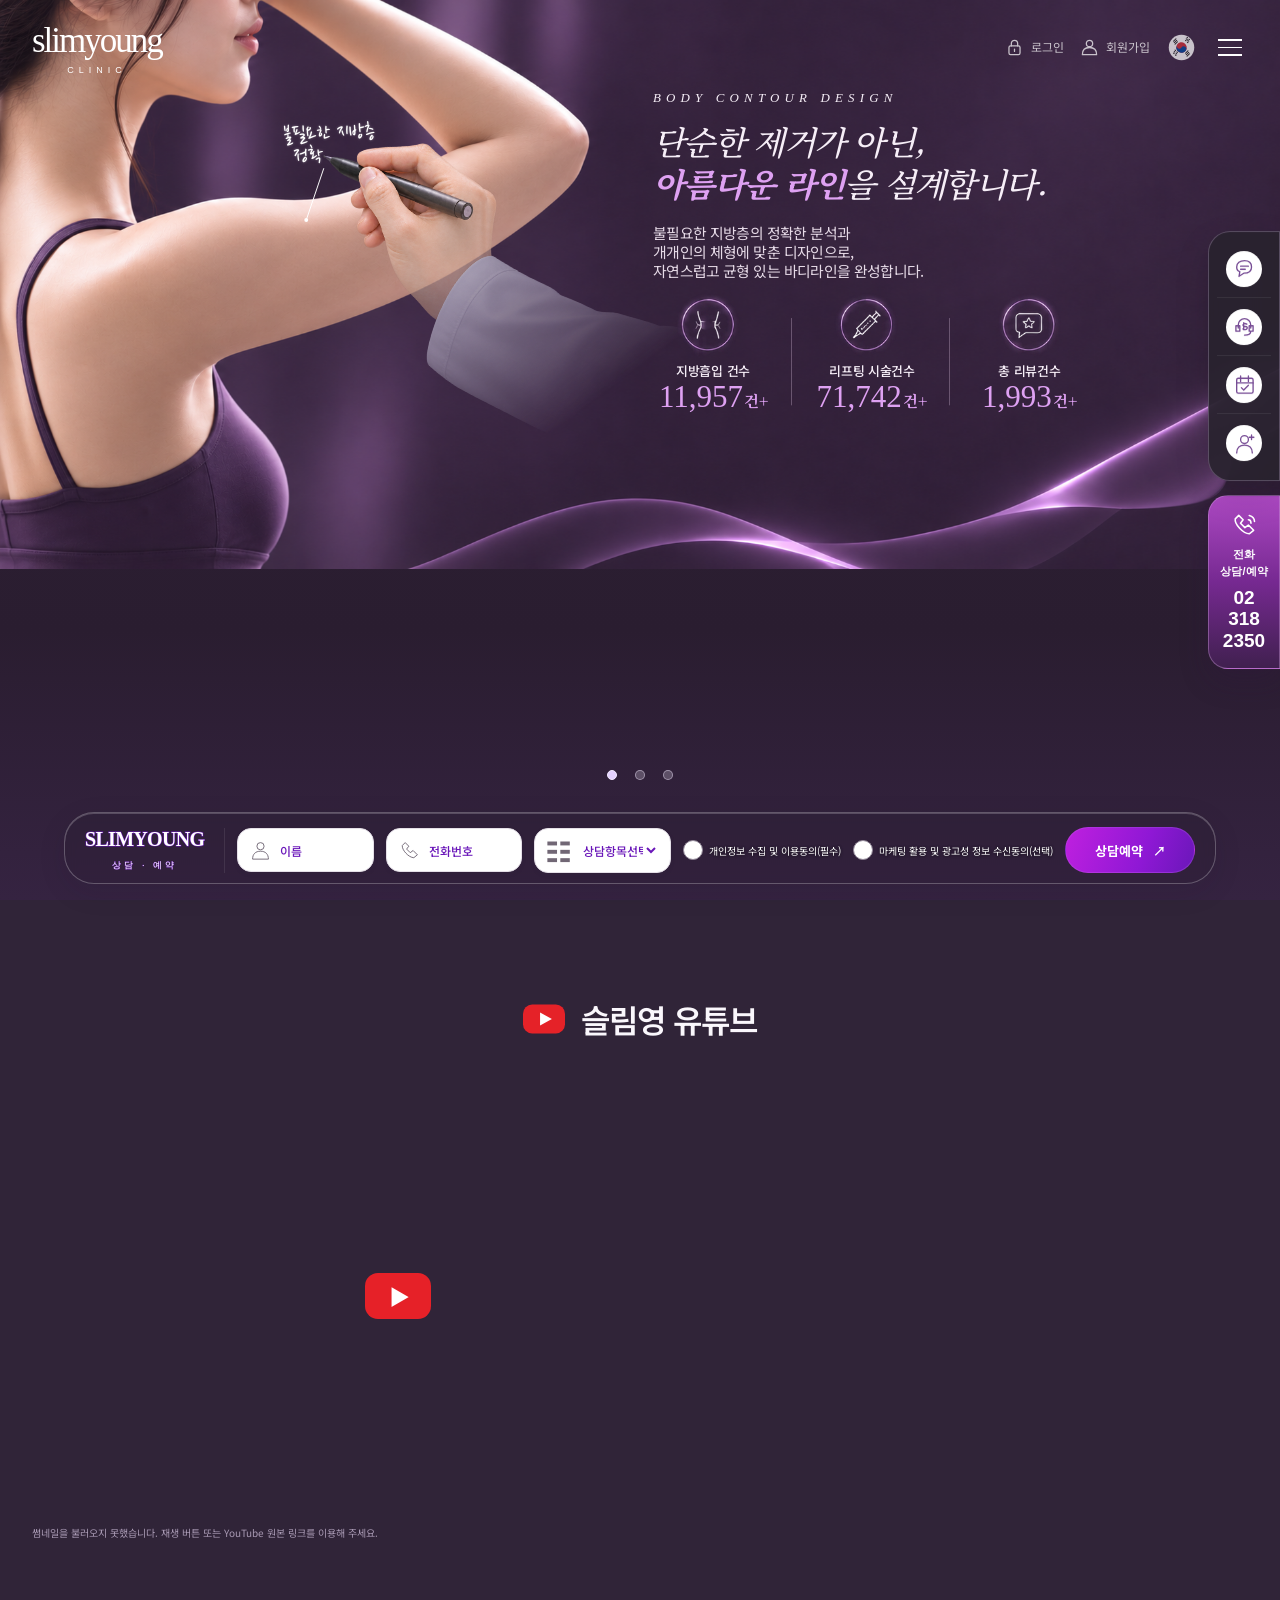
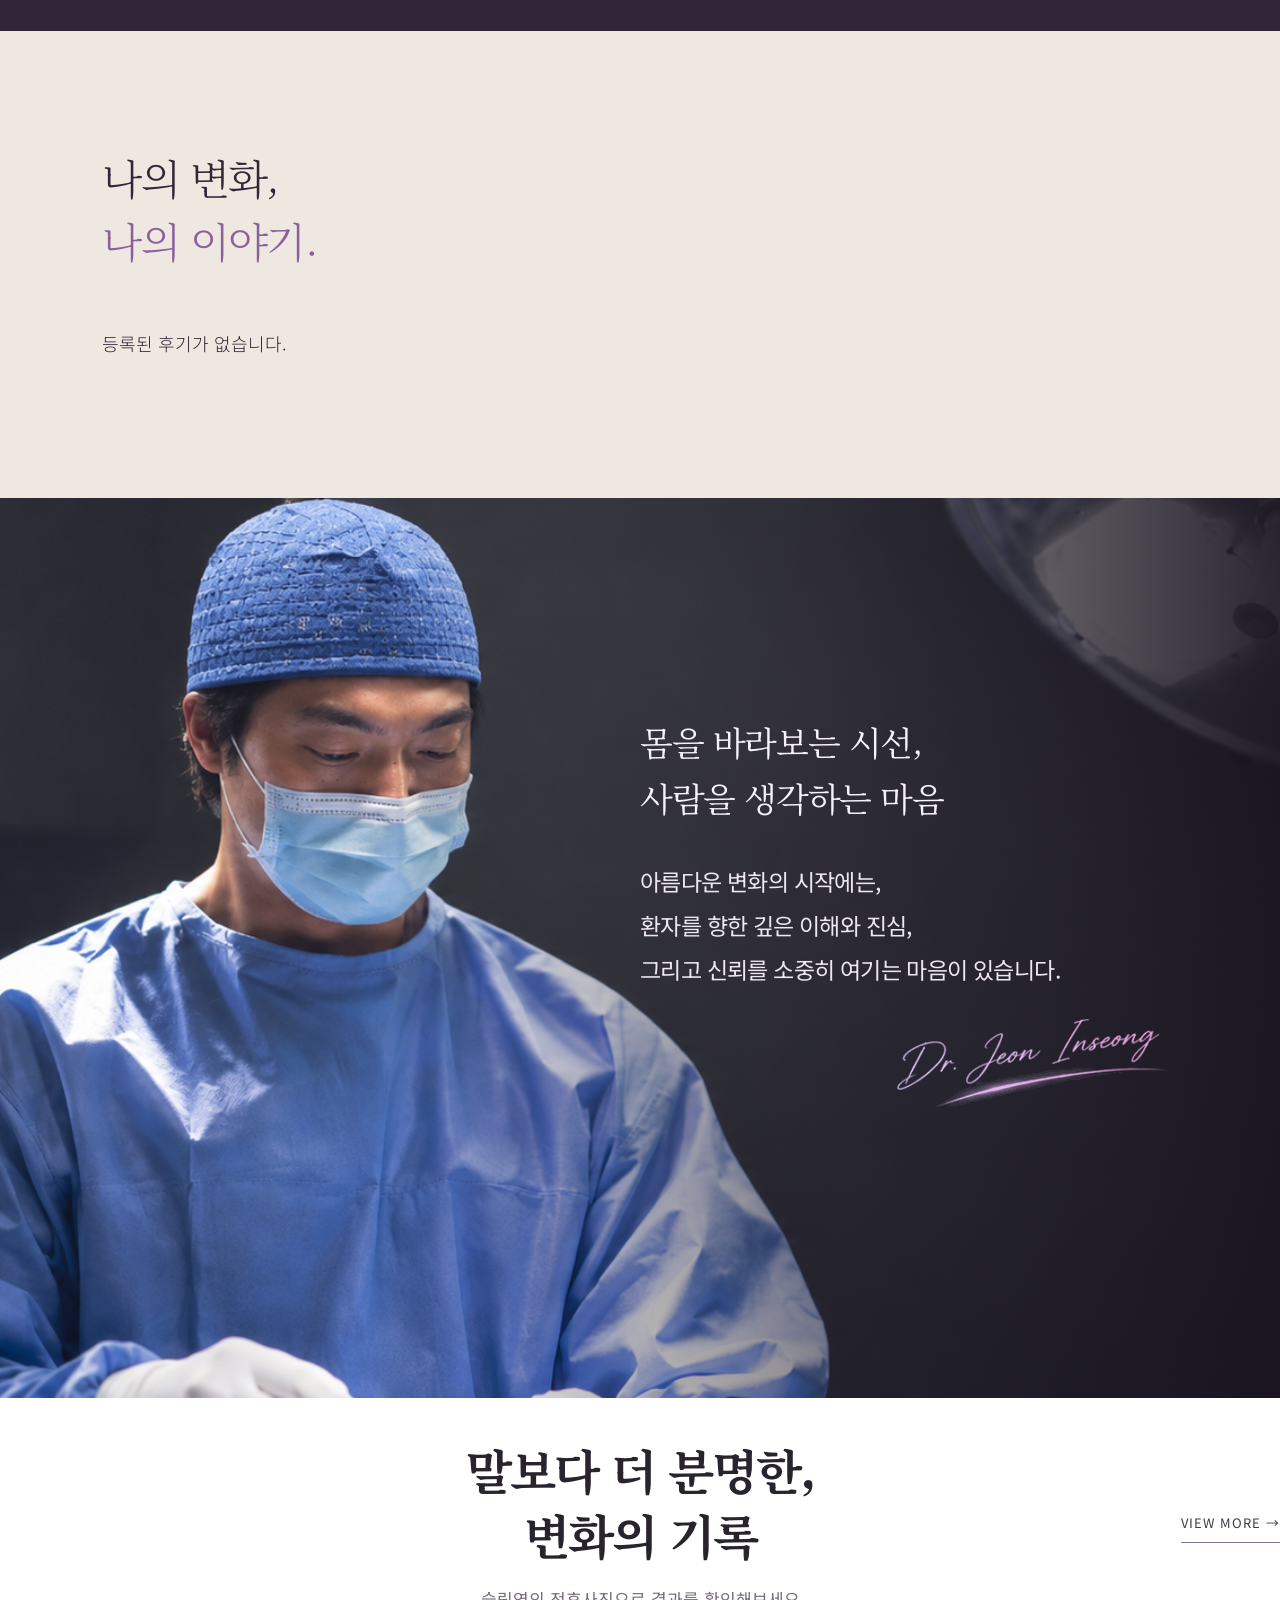
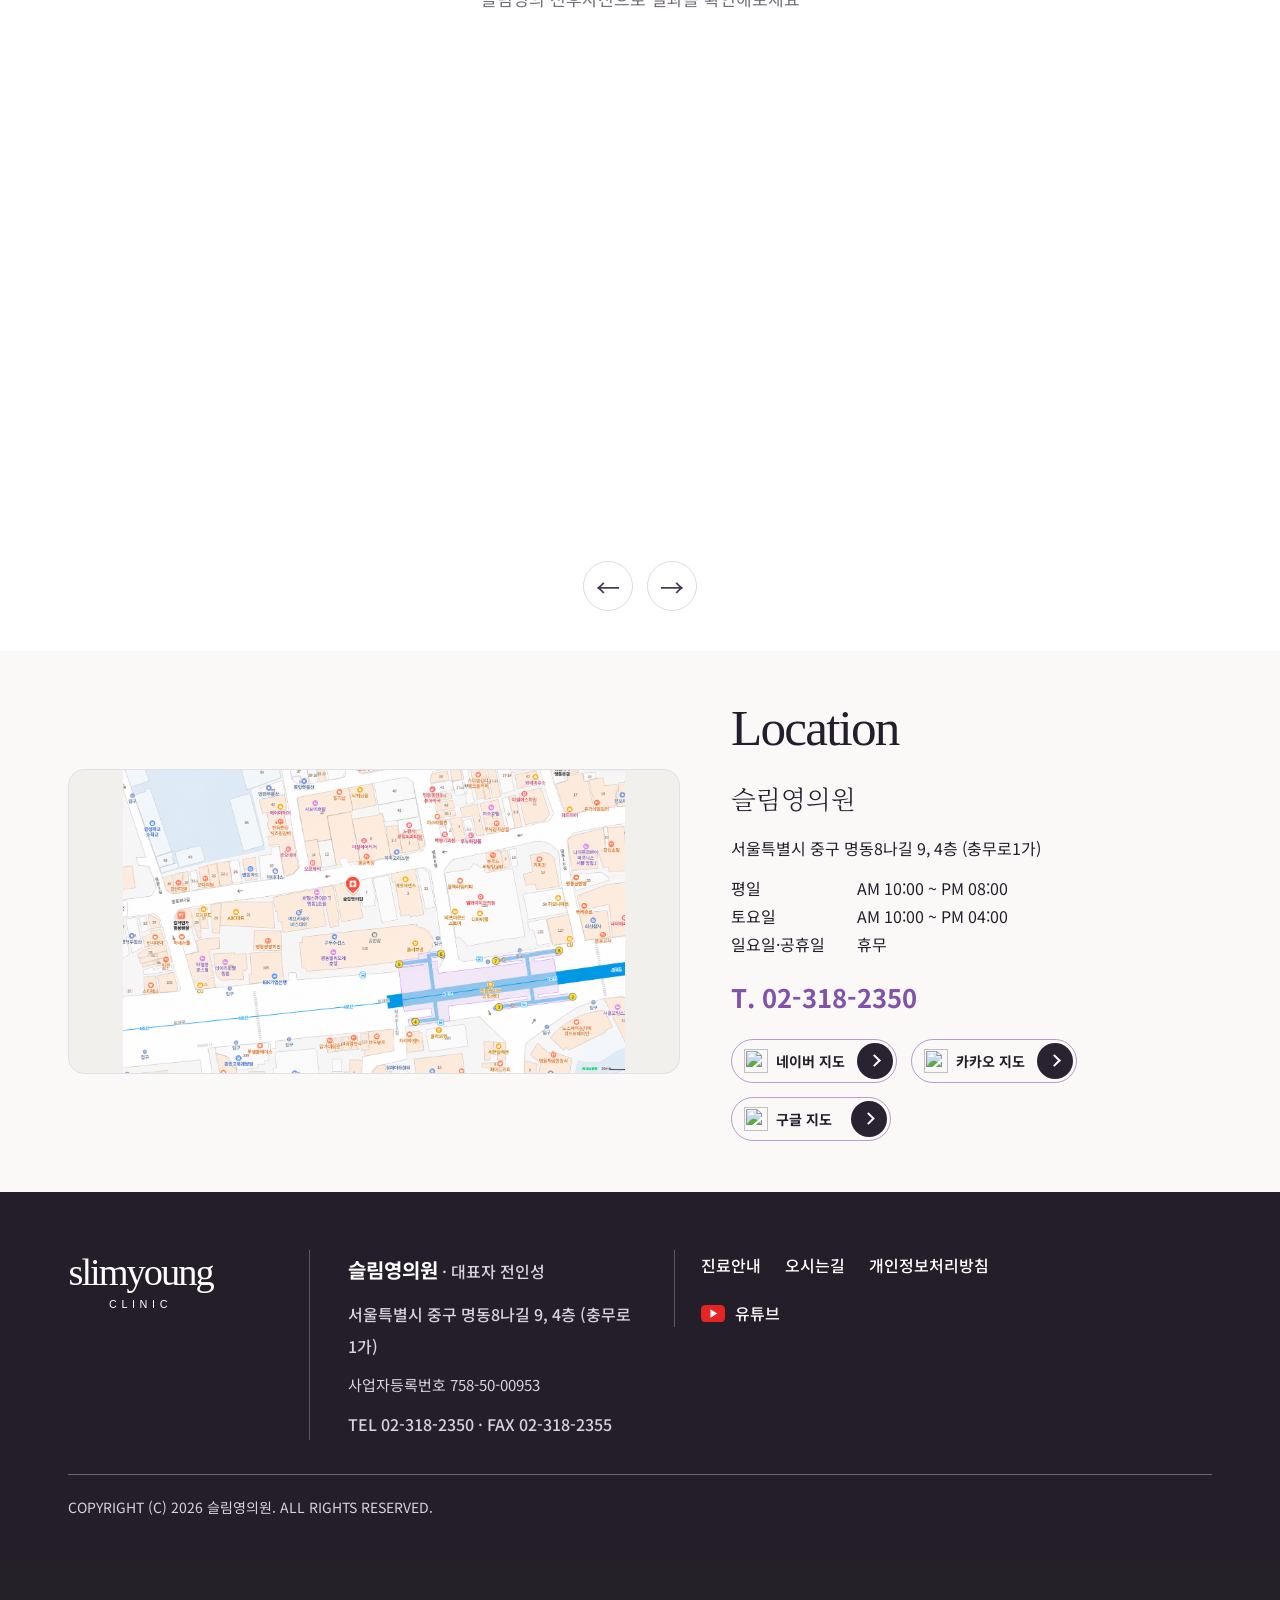
==== commit b98d3abc: "Deploy medical director introduction and SEO to preview" ====
--- a/index.html
+++ b/index.html
@@ -25,7 +25,7 @@
 </div>
 <div id="mega-panel" class="mega-panel" hidden inert>
   <ul class="mega-group" data-group="0" aria-label="슬림영의원" tabindex="-1" hidden>
-    <li><span class="mega-label">의료진소개</span></li>
+    <li><a href="medical-director.html">의료진소개</a></li>
     <li><span class="mega-label">슬림영만의 특별함</span></li>
     <li><span class="mega-label">안전마취시스템</span></li>
     <li><a href="https://slimyoung.co.kr/new2023/mn01/mn01_04.php">진료안내</a></li>
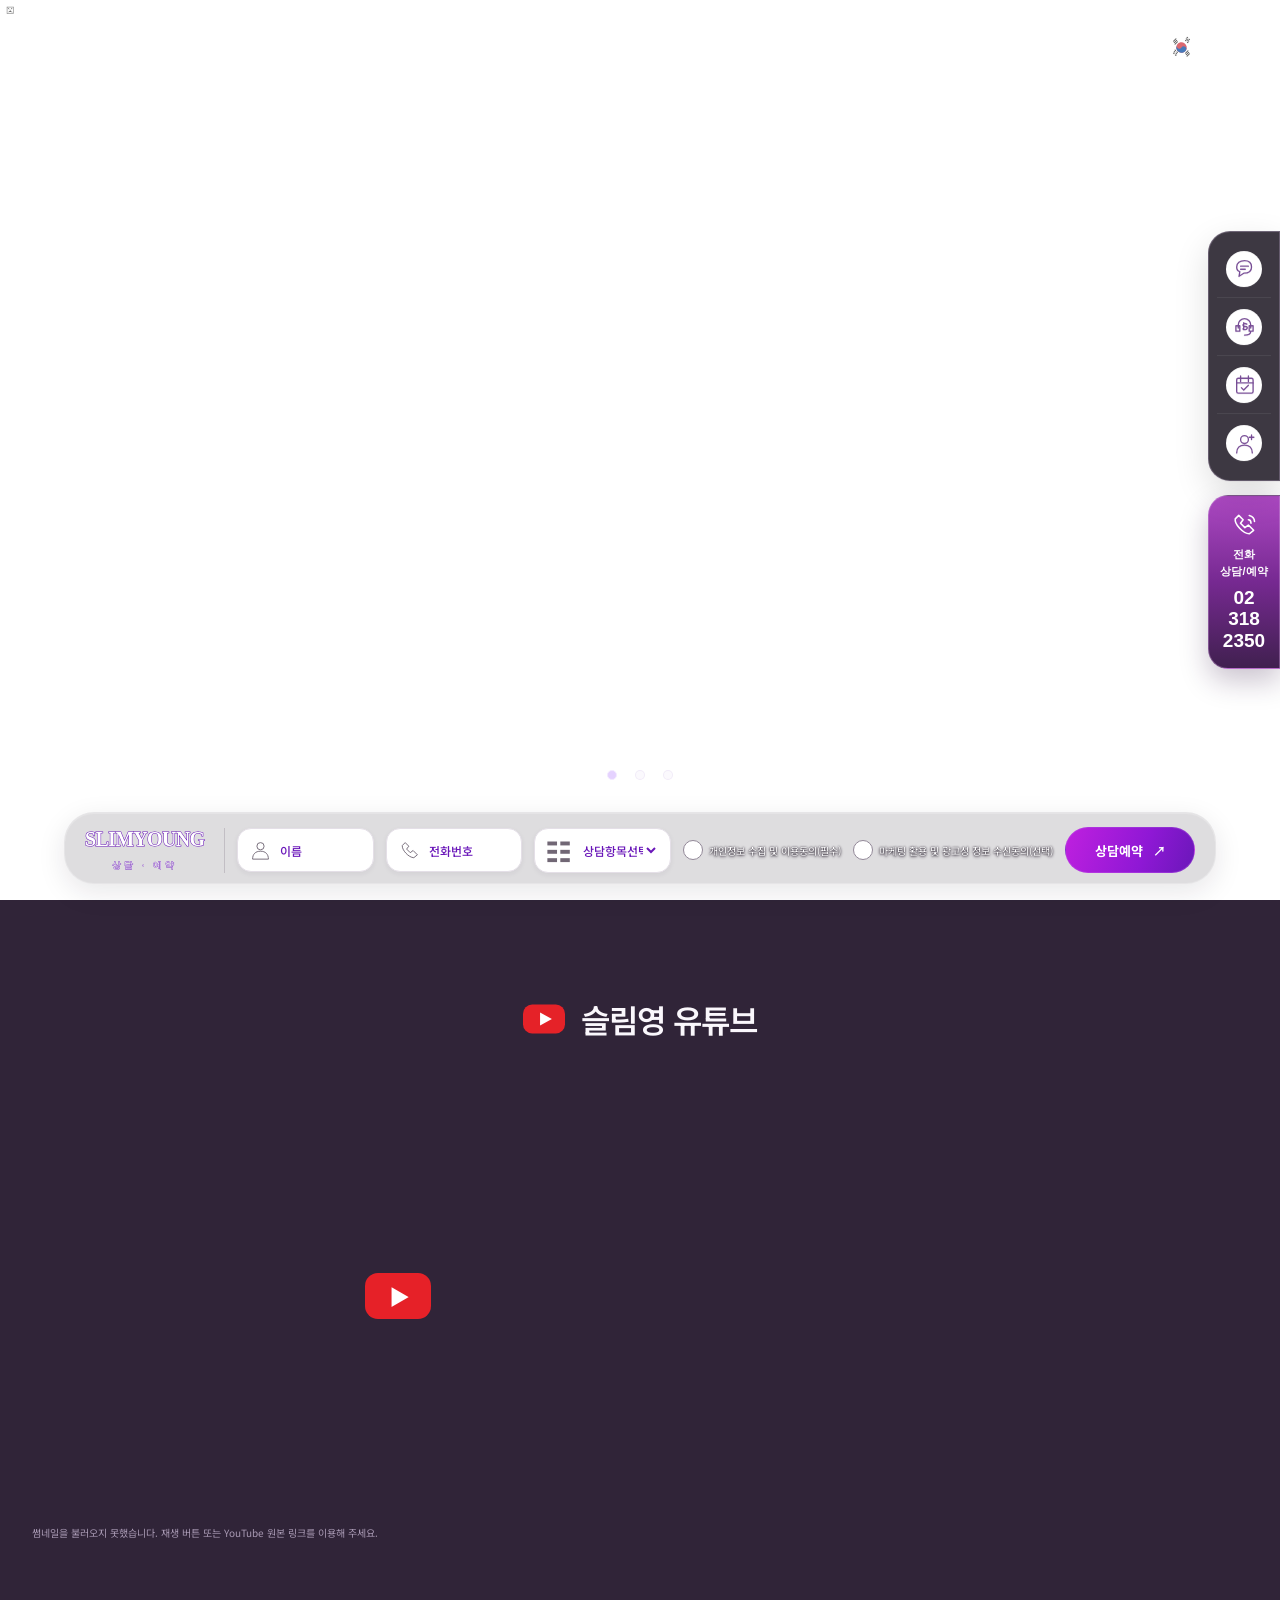
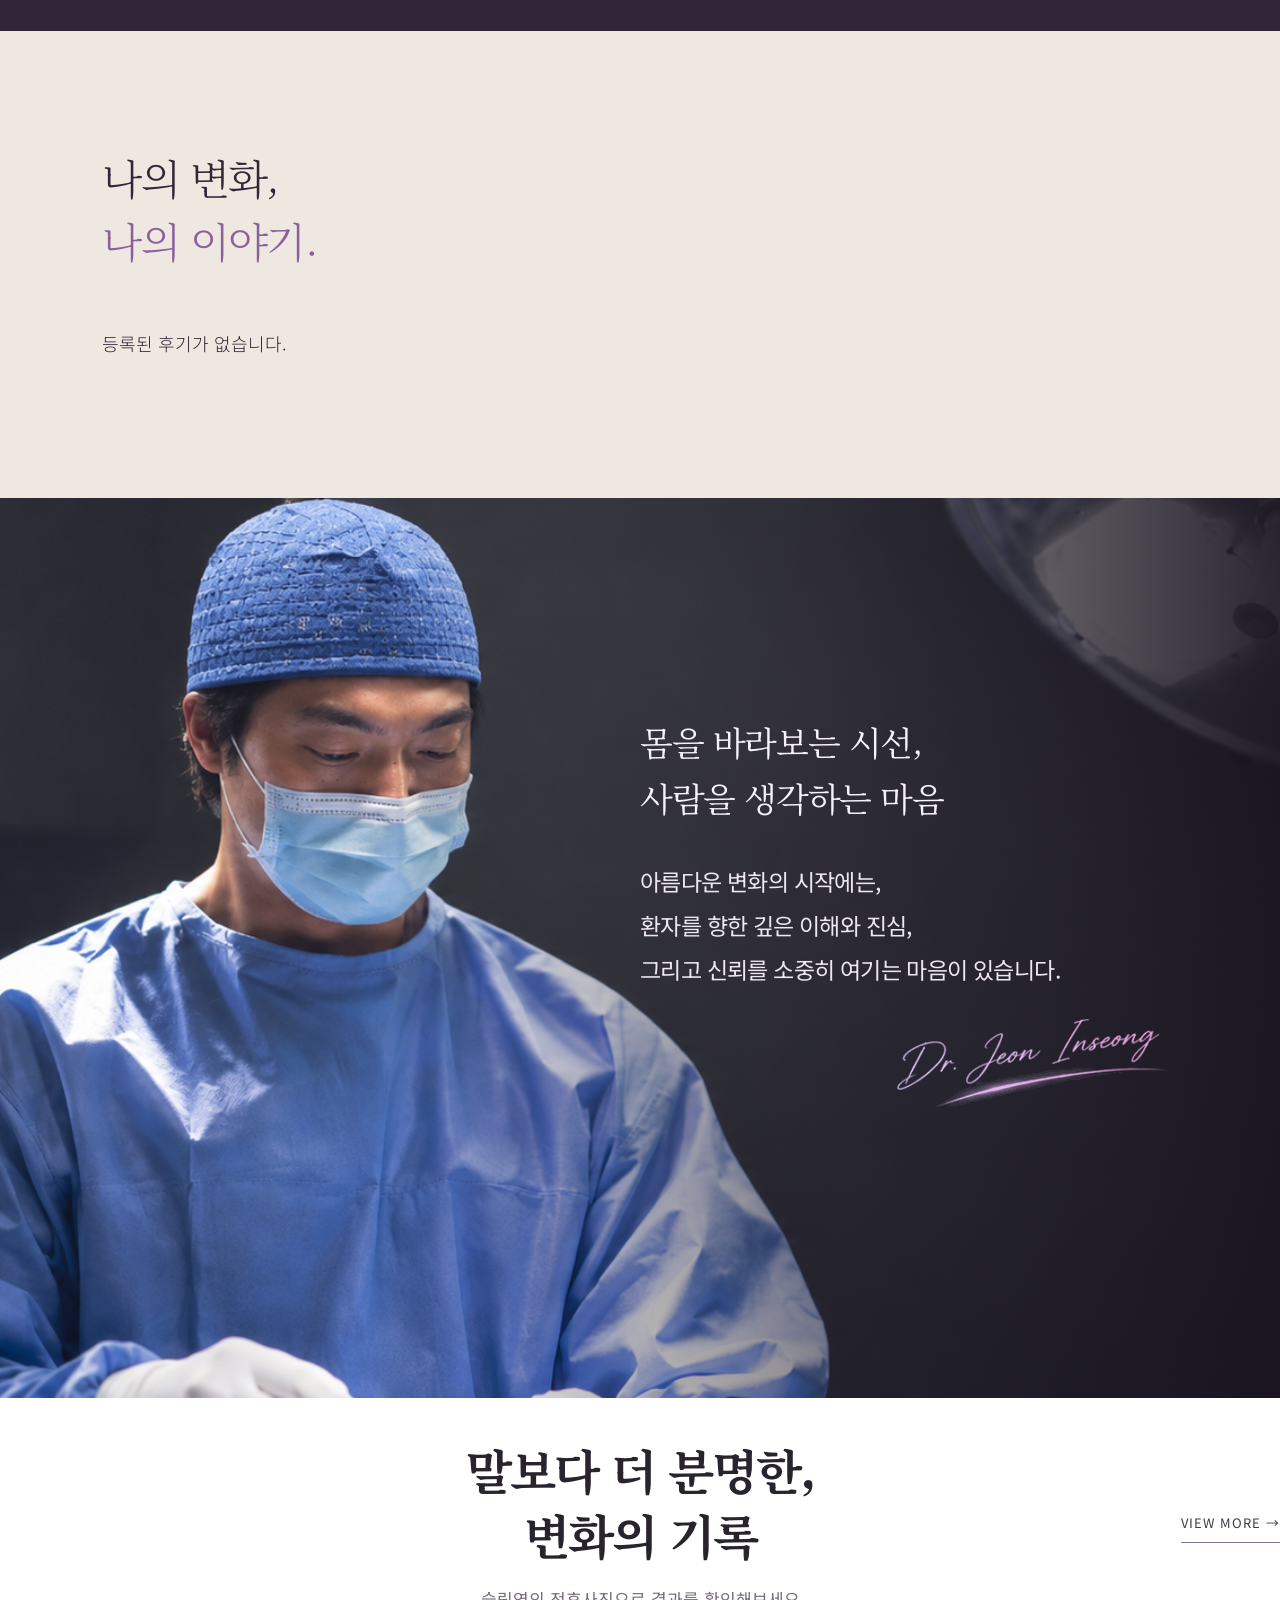
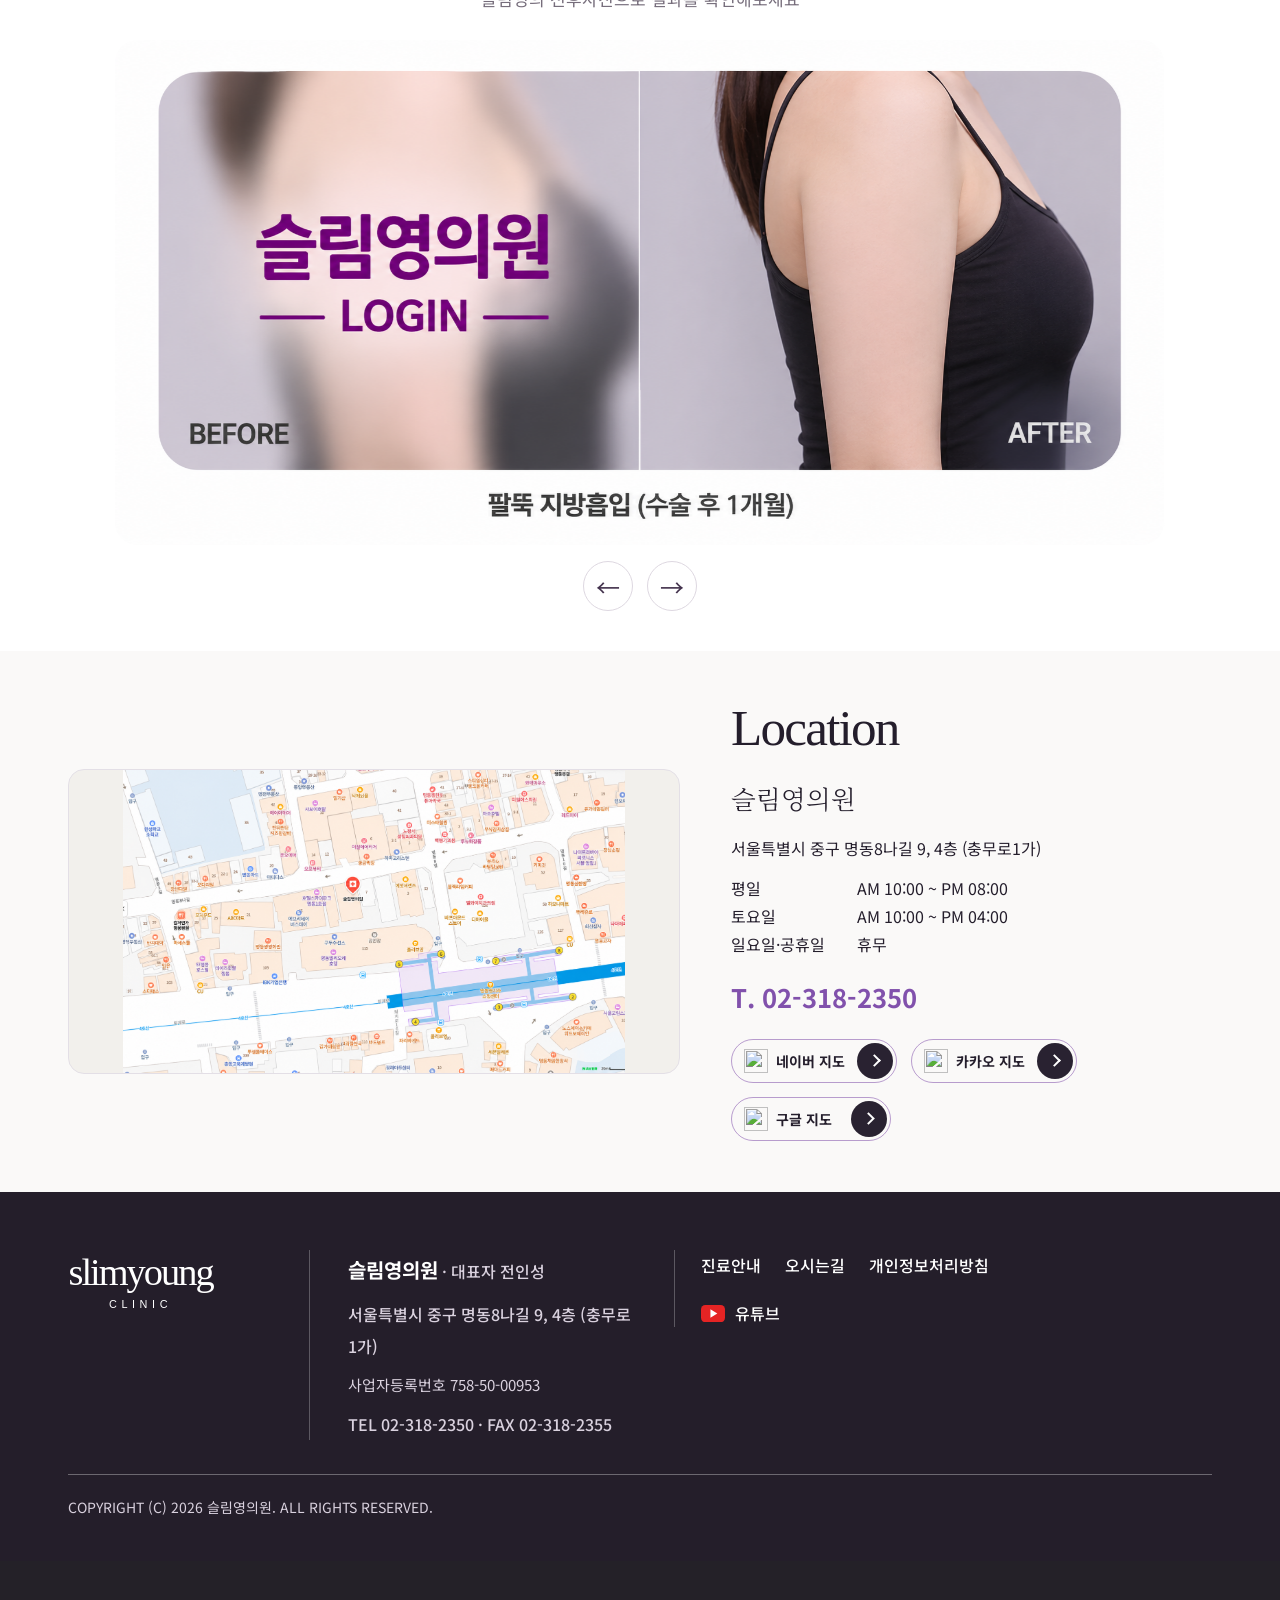
==== commit edfad995: "Deploy approved brand story page and main menu link" ====
--- a/index.html
+++ b/index.html
@@ -26,7 +26,7 @@
 <div id="mega-panel" class="mega-panel" hidden inert>
   <ul class="mega-group" data-group="0" aria-label="슬림영의원" tabindex="-1" hidden>
     <li><a href="medical-director.html">의료진소개</a></li>
-    <li><span class="mega-label">슬림영만의 특별함</span></li>
+    <li><a href="brand-story.html">슬림영만의 특별함</a></li>
     <li><span class="mega-label">안전마취시스템</span></li>
     <li><a href="https://slimyoung.co.kr/new2023/mn01/mn01_04.php">진료안내</a></li>
     <li><span class="mega-label">둘러보기</span></li>
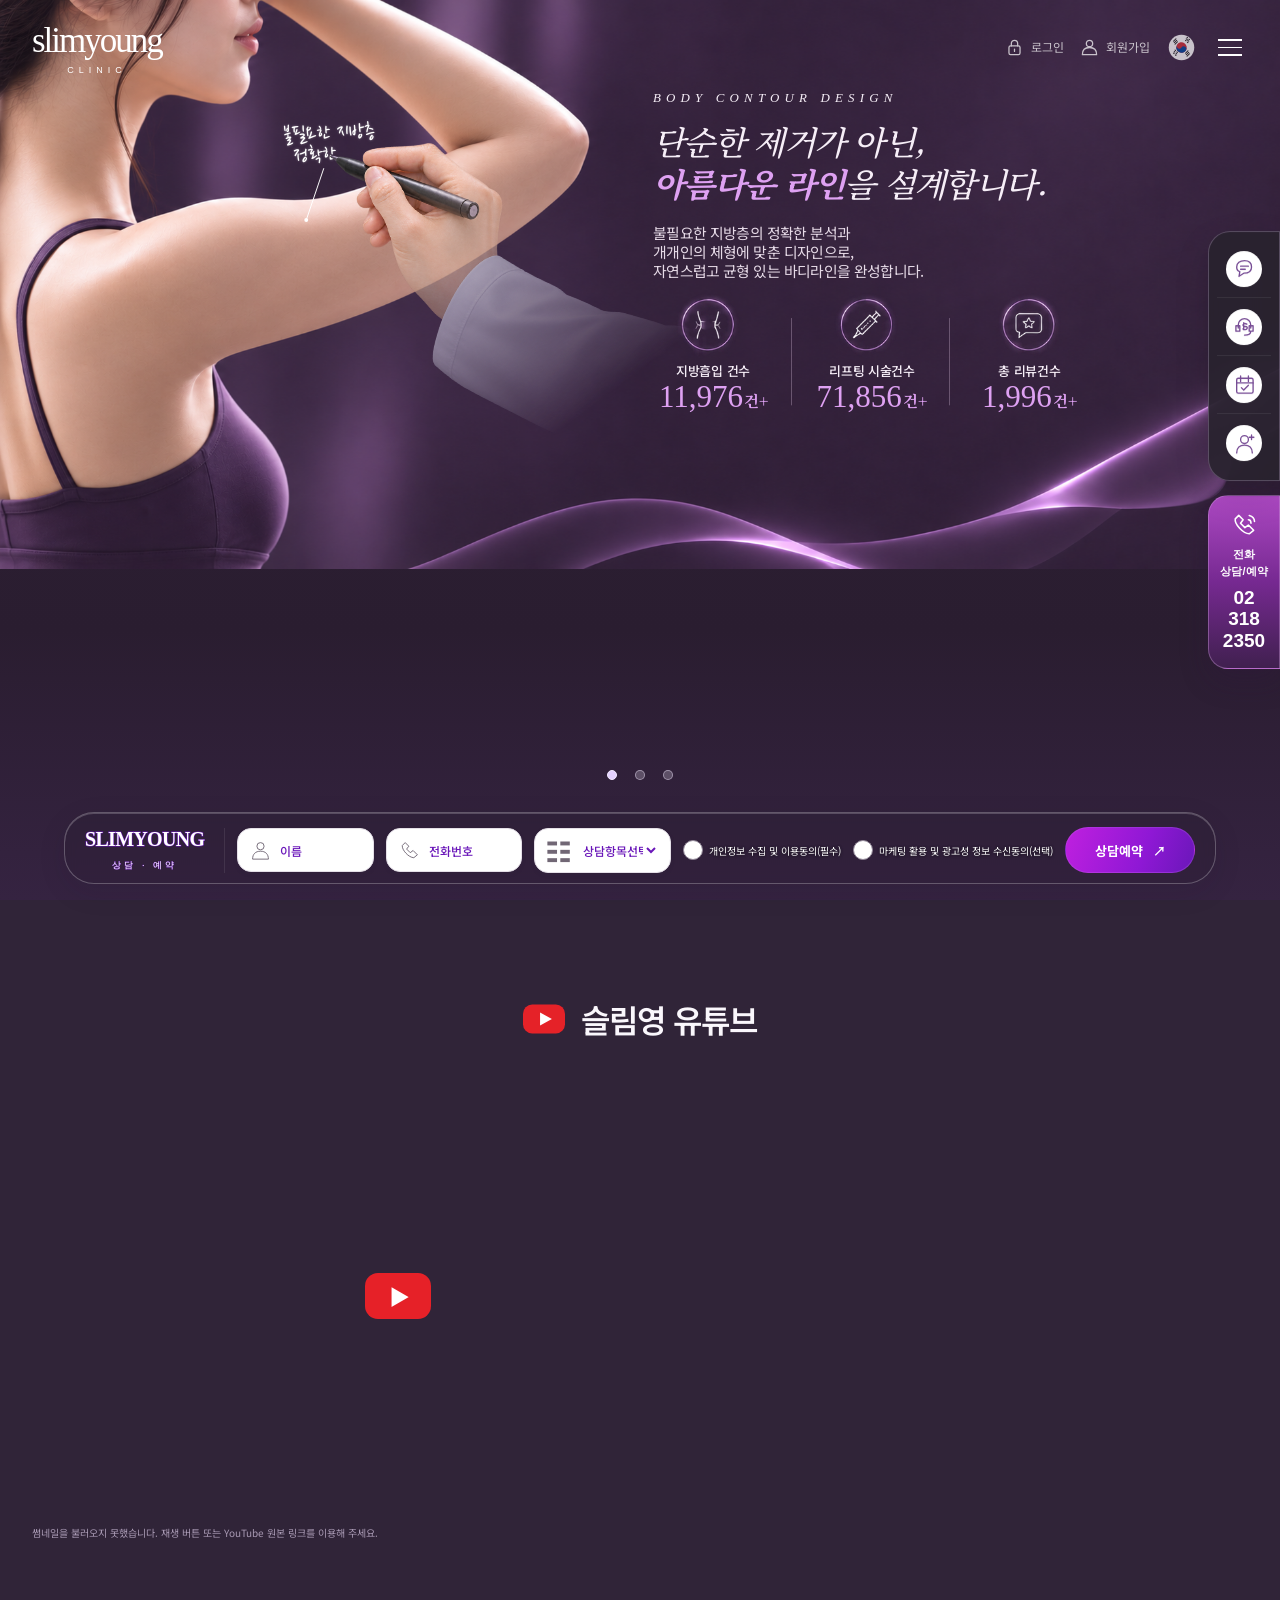
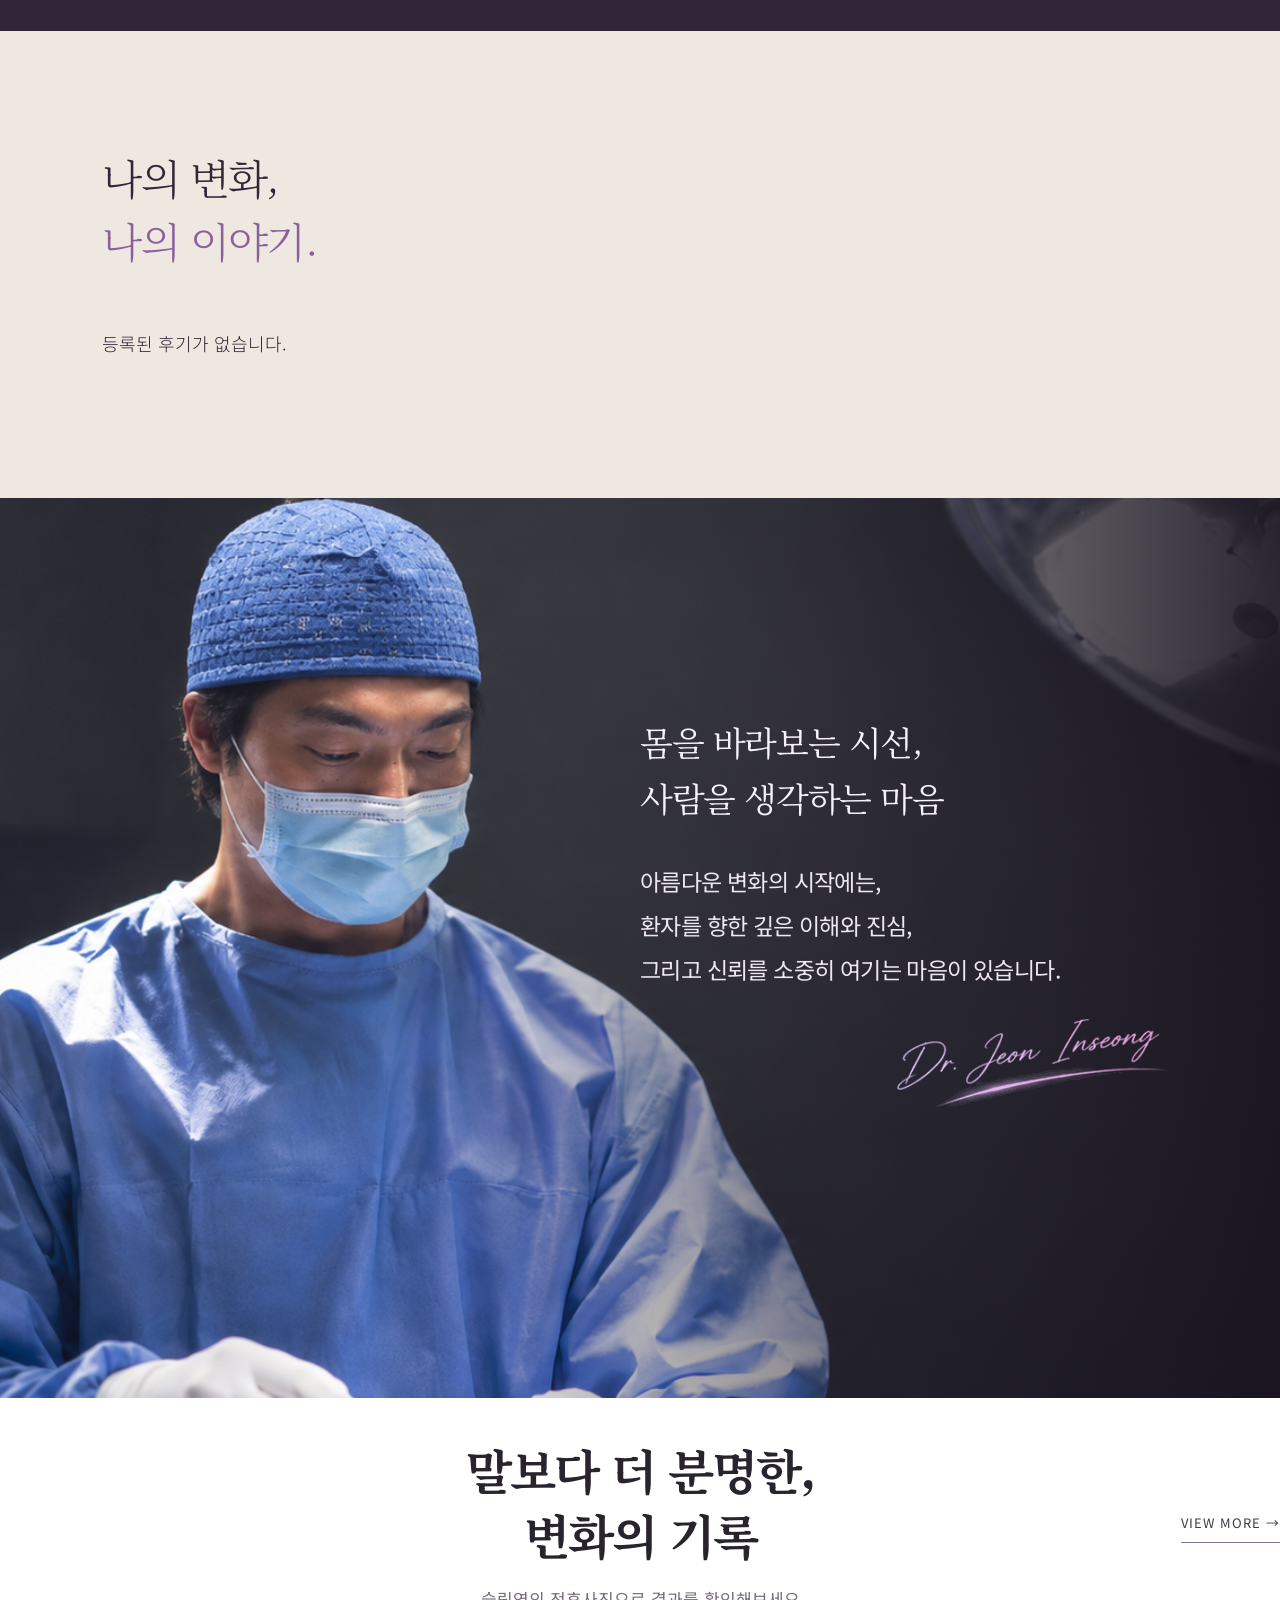
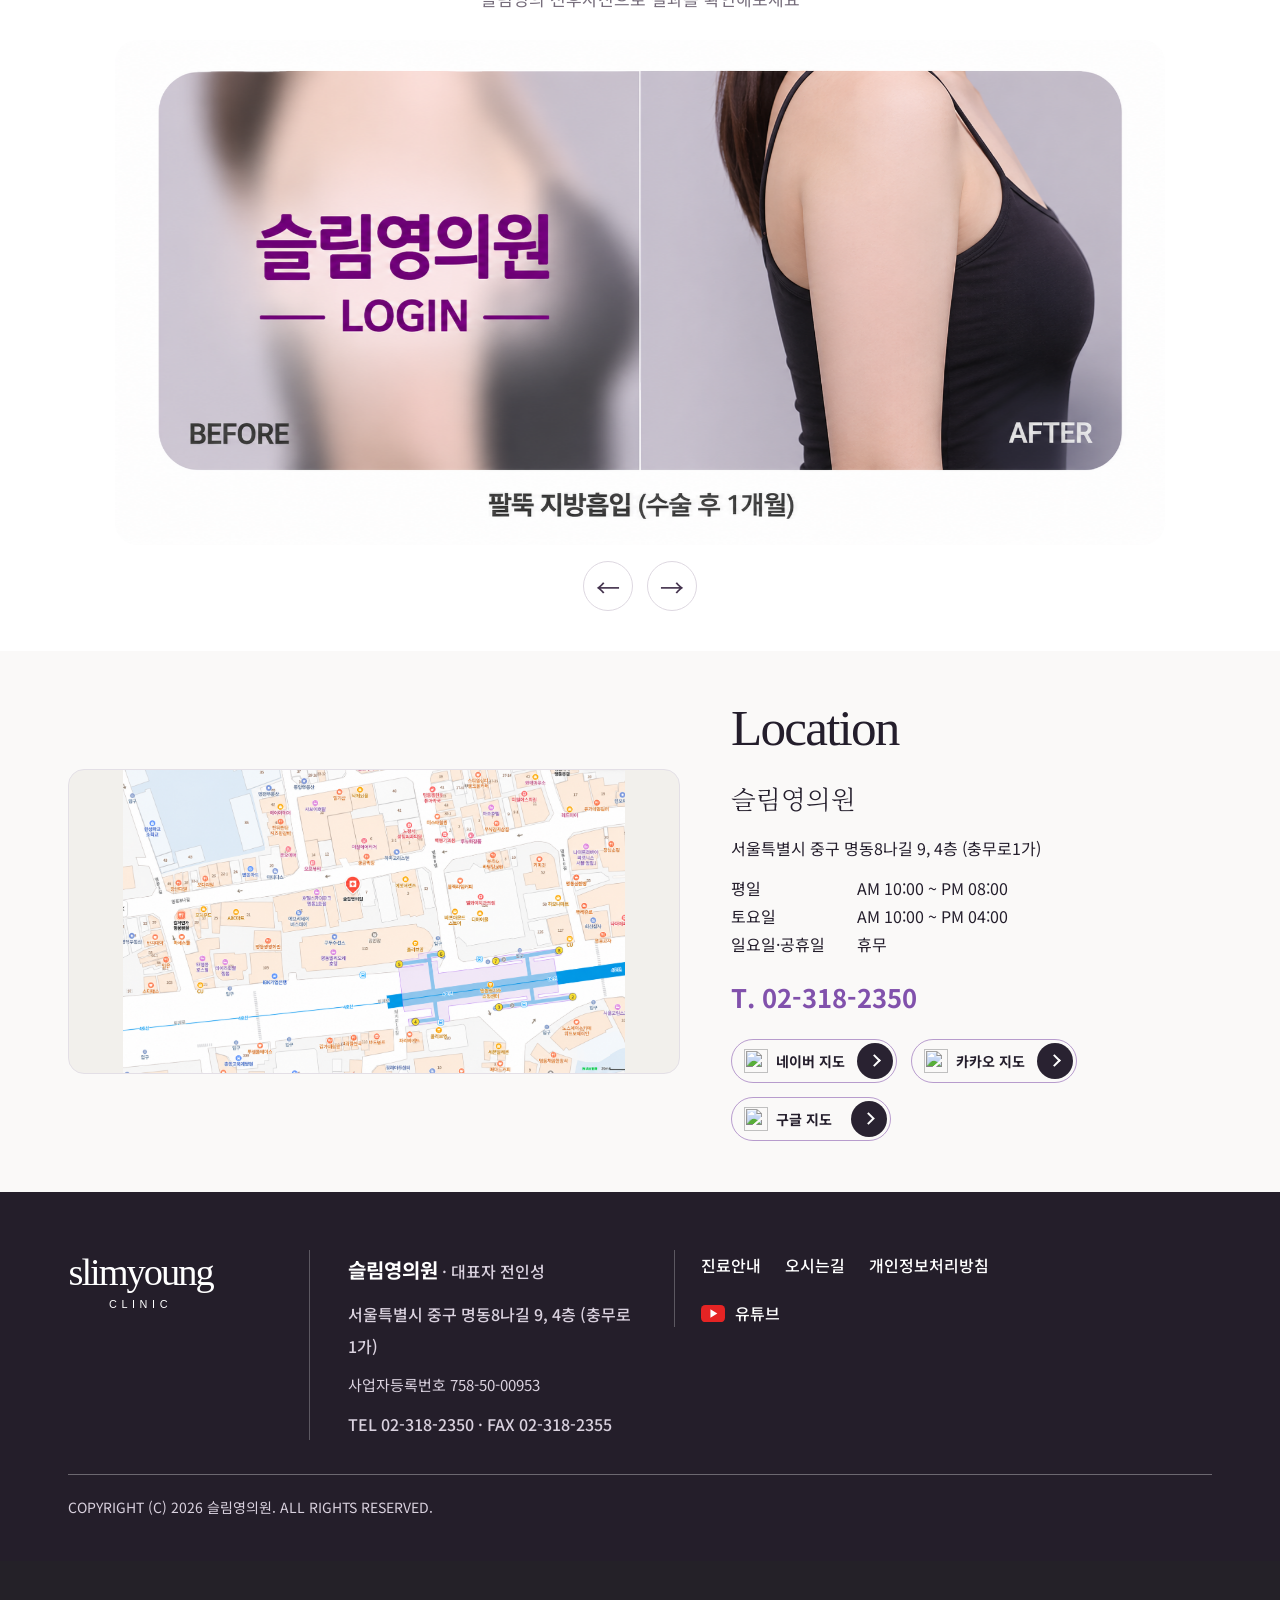
==== commit 306a7e7b: "Unify shared navigation, consultation and footer UI across pages" ====
--- a/index.html
+++ b/index.html
@@ -10,81 +10,14 @@
 <link rel="preload" as="image" href="assets/images/hero/auto-drawing/clean-background.png" fetchpriority="high">
 <link rel="stylesheet" href="section05-visibility.css">
 <link rel="stylesheet" href="hero-drawing.css?v=hero-ready-3">
-<link rel="stylesheet" href="https://fonts.googleapis.com/css2?family=Nanum+Pen+Script&amp;family=Noto+Sans+KR:wght@300;400;500&amp;family=Noto+Serif+KR:wght@300;400;500;700&amp;display=swap">
+
 <link rel="stylesheet" href="hero-html-preview.css?v=hero-ready-3">
+<link rel="stylesheet" href="shared-ui.css">
 </head>
 <!-- Temporary SECTION 05 switch: remove the following body class and reload to restore. -->
 <body id="top" class="section05-temporarily-hidden"><a class="skip-link" href="#philosophy">콘텐츠 바로가기</a>
-<header class="site-header"><a class="brand" href="#top" aria-label="슬림영 처음으로">slimyoung<span>CLINIC</span></a>
-<nav class="desktop-nav" aria-label="주 메뉴"><button type="button" data-menu="0" aria-expanded="false" aria-controls="mega-panel">슬림영의원</button><button type="button" data-menu="1" aria-expanded="false" aria-controls="mega-panel">체형성형</button><button type="button" data-menu="2" aria-expanded="false" aria-controls="mega-panel">지방이식</button><button type="button" data-menu="3" aria-expanded="false" aria-controls="mega-panel">원데이 지방추출주사</button><button type="button" data-menu="4" aria-expanded="false" aria-controls="mega-panel">듀얼컷 주사</button><button type="button" data-menu="5" aria-expanded="false" aria-controls="mega-panel">슬림영 리프팅</button><button type="button" data-menu="6" aria-expanded="false" aria-controls="mega-panel">쁘띠시술</button><button type="button" data-menu="7" aria-expanded="false" aria-controls="mega-panel">전후사진</button><button type="button" data-menu="8" aria-expanded="false" aria-controls="mega-panel">상담/예약</button><button type="button" data-menu="9" aria-expanded="false" aria-controls="mega-panel">커뮤니티</button></nav>
-<div class="header-tools" aria-label="회원 및 언어 메뉴">
-<button type="button" class="header-tool" disabled title="로그인 연결 준비 중"><svg viewBox="0 0 24 24" aria-hidden="true"><rect x="5" y="10" width="14" height="11" rx="2"/><path d="M8 10V7a4 4 0 0 1 8 0v3M12 14v3"/></svg><span>로그인</span></button>
-<button type="button" class="header-tool" disabled title="회원가입 연결 준비 중"><svg viewBox="0 0 24 24" aria-hidden="true"><circle cx="12" cy="7" r="4"/><path d="M3 21c0-6 3-9 9-9s9 3 9 9Z"/></svg><span>회원가입</span></button>
-<button type="button" class="header-country" disabled aria-label="대한민국 — 언어 선택 연결 준비 중" title="언어 선택 연결 준비 중"><svg viewBox="0 0 36 36" aria-hidden="true"><circle cx="18" cy="18" r="17" fill="white"/><g transform="rotate(34 18 18)"><circle cx="18" cy="18" r="7" fill="#cd2e3a"/><path d="M11 18a7 7 0 0 0 14 0 3.5 3.5 0 0 0-7 0 3.5 3.5 0 0 1-7 0" fill="#0047a0"/></g><g stroke="#171717" stroke-width="1.4"><path d="m7 10 4-4m-3 6 4-4m-3 6 4-4m10 16 4-4m-3 6 4-4m-3 6 4-4M7 25l1.5 1.5m1 1L11 29m-3-6 1.5 1.5m1 1L12 27m-3-6 1.5 1.5m1 1L13 25M23 8l1.5 1.5m1 1L27 12m-3-6 4 4m-3-6 1.5 1.5m1 1L29 8"/></g></svg></button>
-<button type="button" class="menu-open" aria-haspopup="dialog" aria-controls="mobile-menu" aria-label="전체 메뉴 열기"><span class="hamburger" aria-hidden="true"><i></i><i></i><i></i></span></button>
-</div>
-<div id="mega-panel" class="mega-panel" hidden inert>
-  <ul class="mega-group" data-group="0" aria-label="슬림영의원" tabindex="-1" hidden>
-    <li><a href="medical-director.html">의료진소개</a></li>
-    <li><a href="brand-story.html">슬림영만의 특별함</a></li>
-    <li><span class="mega-label">안전마취시스템</span></li>
-    <li><a href="https://slimyoung.co.kr/new2023/mn01/mn01_04.php">진료안내</a></li>
-    <li><span class="mega-label">둘러보기</span></li>
-    <li><a href="#visit">오시는 길</a></li>
-  </ul>
-  <ul class="mega-group" data-group="1" aria-label="체형성형" tabindex="-1" hidden>
-    <li><span class="mega-label">체형성형센터</span></li>
-    <li><span class="mega-label">슬림영 체형성형 시스템</span></li>
-    <li><span class="mega-label">흉터없는 지방흡입</span></li>
-    <li><span class="mega-label">팔 지방흡입</span></li>
-    <li><span class="mega-label">복부 지방흡입</span></li>
-    <li><span class="mega-label">허벅지 지방흡입</span></li>
-    <li><span class="mega-label">여유증 지방흡입</span></li>
-    <li><span class="mega-label">종아리 지방흡입</span></li>
-    <li><span class="mega-label">얼굴 지방흡입</span></li>
-    <li><span class="mega-label">슬림영만의 특별한 비만처방</span></li>
-    <li><span class="mega-label">메디컬 PT</span></li>
-  </ul>
-  <ul class="mega-group" data-group="2" aria-label="지방이식" tabindex="-1" hidden>
-    <li><span class="mega-label">얼굴 지방이식</span></li>
-    <li><span class="mega-label">가슴 지방이식</span></li>
-    <li><span class="mega-label">힙업 지방이식</span></li>
-    <li><span class="mega-label">줄기세포 지방이식</span></li>
-    <li><span class="mega-label">PRP지방이식</span></li>
-  </ul>
-  <ul class="mega-group" data-group="3" aria-label="원데이 지방추출주사" tabindex="-1" hidden>
-    <li><span class="mega-label">원데이 지방추출주사</span></li>
-  </ul>
-  <ul class="mega-group" data-group="4" aria-label="듀얼컷 주사" tabindex="-1" hidden>
-    <li><span class="mega-label">듀얼컷 주사</span></li>
-  </ul>
-  <ul class="mega-group" data-group="5" aria-label="슬림영 리프팅" tabindex="-1" hidden>
-    <li><span class="mega-label">리프팅센터</span></li>
-    <li><span class="mega-label">실리프팅</span></li>
-    <li><span class="mega-label">레이저리프팅</span></li>
-    <li><span class="mega-label">실펌엑스</span></li>
-  </ul>
-  <ul class="mega-group" data-group="6" aria-label="쁘띠시술" tabindex="-1" hidden>
-    <li><span class="mega-label">보톡스</span></li>
-    <li><span class="mega-label">필러</span></li>
-    <li><span class="mega-label">스킨부스터</span></li>
-  </ul>
-  <ul class="mega-group" data-group="7" aria-label="전후사진" tabindex="-1" hidden>
-    <li><a href="#before-after">전후사진</a></li>
-  </ul>
-  <ul class="mega-group" data-group="8" aria-label="상담/예약" tabindex="-1" hidden>
-    <li><span class="mega-label">시술예약</span></li>
-    <li><span class="mega-label">온라인상담</span></li>
-    <li><span class="mega-label">진료예약</span></li>
-  </ul>
-  <ul class="mega-group" data-group="9" aria-label="커뮤니티" tabindex="-1" hidden>
-    <li><span class="mega-label">공지사항</span></li>
-    <li><a href="#philosophy">유튜브</a></li>
-    <li><span class="mega-label">이벤트</span></li>
-  </ul>
-</div>
-</header>
-<dialog id="mobile-menu" class="mobile-menu" aria-labelledby="mobile-title"><div class="mobile-top"><p id="mobile-title">slimyoung <small>CLINIC</small></p><button type="button" class="menu-close" aria-label="전체 메뉴 닫기">닫기 ×</button></div><nav aria-label="모바일 주 메뉴"></nav><p class="menu-note">상담 전송 없는 디자인 검토본</p></dialog>
+<div data-shared-ui="header"></div>
+
 <main><div class="hero-youtube-stack"><section class="hero has-models"><div class="hero-photo" data-parallax="0.22"></div><div class="hero-slides"><img class="is-active" src="assets/images/hero/auto-drawing/clean-background.png" fetchpriority="high" alt="보랏빛 리본과 여성 실루엣"></div><div class="hero-shade"></div><div class="hero-live-stats hero-html-preview" hidden>
   <div class="hero-html-copy">
     <p class="hero-html-kicker" lang="en">BODY CONTOUR DESIGN</p>
@@ -178,36 +111,10 @@
   </div>
 </section>
 </main>
-<footer class="p8-footer location-footer">
-  <div class="location-footer-inner">
-    <a class="brand" href="#top">slimyoung<span>CLINIC</span></a>
-    <div class="location-business">
-      <p><strong>슬림영의원</strong> · 대표자 전인성</p>
-      <p>서울특별시 중구 명동8나길 9, 4층 (충무로1가)</p>
-      <p>사업자등록번호 758-50-00953</p>
-      <p><a href="tel:023182350">TEL 02-318-2350</a> · FAX 02-318-2355</p>
-    </div>
-    <div class="location-footer-nav">
-      <nav class="location-footer-links" aria-label="병원 안내 및 정책">
-        <a href="https://slimyoung.co.kr/new2023/mn01/mn01_04.php">진료안내</a>
-        <a href="#visit">오시는길</a>
-        <a href="https://slimyoung.co.kr/new2023/privacy.html">개인정보처리방침</a>
-      </nav>
-      <a class="location-social" href="https://www.youtube.com/@slimble" target="_blank" rel="noopener noreferrer">
-        <svg width="28" height="20" viewBox="0 0 28 20" aria-hidden="true"><rect width="28" height="20" rx="5" fill="#e52424"/><path d="M11 5l8 5-8 5z" fill="white"/></svg>
-        유튜브
-      </a>
-    </div>
-  </div>
-  <div class="location-copyright">COPYRIGHT (C) 2026 슬림영의원. ALL RIGHTS RESERVED.</div>
-</footer>
-<aside class="hero-quick" aria-label="빠른 상담 안내"><button type="button" class="quick-toggle" aria-controls="quick-panel" aria-expanded="false">빠른 메뉴 <span aria-hidden="true">＋</span></button><div id="quick-panel" class="quick-panel"><div class="quick-items">
-<button type="button" class="quick-action" data-consult aria-label="카톡상담 안내 — 연결 준비 중"><span class="quick-label">카톡상담</span><span class="quick-icon" aria-hidden="true"><svg viewBox="0 0 32 32"><path d="M25 14c0 5-4 8-10 8l-6 4 1-6c-3-1-4-3-4-6 0-5 4-8 10-8s9 3 9 8Z"/><path d="M11 13h10M11 17h6"/></svg></span></button>
-<button type="button" class="quick-action" data-consult aria-label="비용상담 안내 — 연결 준비 중"><span class="quick-label">비용상담</span><span class="quick-icon" aria-hidden="true"><svg viewBox="0 0 32 32"><path d="M8 18v-4a8 8 0 0 1 16 0v4M8 15H5v7h5v-7Zm16 0h3v7h-5v-7ZM24 22c0 4-3 5-8 5"/><path d="M15 11v9m4-7c-5-3-7 3-2 3s2 6-3 3"/></svg></span></button>
-<button type="button" class="quick-action" data-consult aria-label="상담예약 안내 — 접수 미연결"><span class="quick-label">상담예약</span><span class="quick-icon" aria-hidden="true"><svg viewBox="0 0 32 32"><rect x="6" y="8" width="21" height="19" rx="2"/><path d="M11 5v7m10-7v7M6 14h21m-15 6 3 3 6-6"/></svg></span></button>
-<button type="button" class="quick-action" data-consult aria-label="리얼모델신청 안내 — 접수 미연결"><span class="quick-label">리얼모델신청</span><span class="quick-icon" aria-hidden="true"><svg viewBox="0 0 32 32"><circle cx="16" cy="11" r="5"/><path d="M6 28c0-7 4-10 10-10s10 3 10 10M25 5v6m-3-3h6"/></svg></span></button></div><p class="quick-note">연결 준비 중 · 실제 접수 없음</p></div><a class="quick-phone" href="tel:023182350" aria-label="전화상담 02-318-2350"><svg viewBox="0 0 32 32" aria-hidden="true"><path d="M10 5 6 9c-1 6 9 17 16 17l5-4-6-6-4 3-5-5 3-4Z"/><path d="M22 5c4 1 6 4 6 7M21 10c2 0 3 2 3 4"/></svg><span class="phone-label">전화<br>상담/예약</span><strong class="phone-number"><span>02</span><span>318</span><span>2350</span></strong></a></aside><aside class="consult-bar consult-bar-02" aria-label="전송 없는 상담예약 디자인 시안"><div class="bar-desktop" role="group" aria-label="실제 접수되지 않는 상담 입력 시안"><div class="db-brand"><div class="db-wordmark">SLIMYOUNG<span>상담 · 예약</span></div></div><label class="db-field"><span class="sr-only">이름 — 저장·전송 안 함</span><svg viewBox="0 0 32 32" aria-hidden="true"><circle cx="16" cy="10" r="5"/><path d="M5 28c0-7 4-11 11-11s11 4 11 11Z"/></svg><input type="text" id="preview-name" placeholder="이름" autocomplete="off" maxlength="40" spellcheck="false"></label><label class="db-field"><span class="sr-only">전화번호 — 저장·전송 안 함</span><svg viewBox="0 0 32 32" aria-hidden="true"><path d="M10 5 6 9c-1 6 9 17 16 17l5-4-6-6-4 3-5-5 3-4Z"/></svg><input type="tel" id="preview-phone" placeholder="전화번호" autocomplete="off" maxlength="24"></label><label class="db-field db-select"><span class="sr-only">상담 항목 — 저장·전송 안 함</span><span aria-hidden="true">☷</span><select id="preview-topic"><option value="">상담항목선택</option><option>지방흡입</option><option>지방이식</option><option>리프팅</option><option>쁘띠시술</option><option>기타</option></select></label><label class="db-consent"><input type="checkbox" id="preview-consent" required aria-describedby="consent-status"><span>개인정보 수집 및 이용동의(필수)</span></label><label class="db-consent"><input type="checkbox" id="preview-marketing"><span>마케팅 활용 및 광고성 정보 수신동의(선택)</span></label><button type="button" class="db-reserve" data-consult>상담예약 <span aria-hidden="true">↗</span></button></div><p class="db-preview-note" id="consent-status" role="status">디자인 미리보기 · 입력값 전송·저장·예약 접수 없음</p></aside>
-<dialog id="video-dialog" class="p8-dialog" aria-labelledby="video-dialog-title"><div class="dialog-head"><h2 id="video-dialog-title">슬림영 공식 영상</h2><button type="button" data-close="video-dialog" aria-label="영상 닫기">닫기 ×</button></div><div id="player"></div><p id="video-title"></p><a id="youtube" target="_blank" rel="noopener noreferrer">YouTube에서 보기 ↗</a><p class="content-note">외부 영상 재생은 네트워크 및 YouTube 정책에 따라 제한될 수 있습니다.</p></dialog>
-<dialog id="image-dialog" class="p8-dialog" aria-labelledby="image-title"><div class="dialog-head"><h2 id="image-title">이미지 상세 보기</h2><button type="button" data-close="image-dialog" aria-label="이미지 닫기">닫기 ×</button></div><img id="expanded-image" alt=""><p id="image-caption"></p></dialog>
-<dialog id="consult-dialog" class="p8-dialog consult-dialog" aria-labelledby="consult-title"><div class="dialog-head"><h2 id="consult-title">상담·예약 안내</h2><button type="button" data-close="consult-dialog" aria-label="상담 안내 닫기">닫기 ×</button></div><p>현재는 디자인 검토 단계입니다.<br>예약·상담 신청을 전송하지 않습니다.</p><p>전화 문의 <a href="tel:023182350">02-318-2350</a></p><a class="text-link" href="#visit" id="consult-location">오시는 길 보기 ↗</a><p class="content-note">하단 입력란은 화면 시안이며 입력값을 전송하거나 저장하지 않습니다.</p></dialog>
-<script src="content.js"></script><script src="app.js?v=gnb-card-3"></script><script src="hero-models.js?v=hero-top-align-1"></script><script src="hero-character.js?v=hero-ready-3"></script><script src="hero-02.js?v=hero-count-4"></script><script src="pc-youtube.js"></script><script src="pc-content-recovery.js"></script><script src="pc-review-gallery-data.js?v=signature-reference"></script><script src="pc-review-gallery.js?v=signature-reference"></script><script src="section05-visibility.js"></script><script src="section04-b.js"></script><script src="section05.js"></script></body></html>
+<div data-shared-ui="footer"></div>
+<div data-shared-ui="quick"></div><div data-shared-ui="consultbar"></div>
+<dialog id="video-dialog" class="p8-dialog shared-ui" aria-labelledby="video-dialog-title"><div class="dialog-head"><h2 id="video-dialog-title">슬림영 공식 영상</h2><button type="button" data-close="video-dialog" aria-label="영상 닫기">닫기 ×</button></div><div id="player"></div><p id="video-title"></p><a id="youtube" target="_blank" rel="noopener noreferrer">YouTube에서 보기 ↗</a><p class="content-note">외부 영상 재생은 네트워크 및 YouTube 정책에 따라 제한될 수 있습니다.</p></dialog>
+<dialog id="image-dialog" class="p8-dialog shared-ui" aria-labelledby="image-title"><div class="dialog-head"><h2 id="image-title">이미지 상세 보기</h2><button type="button" data-close="image-dialog" aria-label="이미지 닫기">닫기 ×</button></div><img id="expanded-image" alt=""><p id="image-caption"></p></dialog>
+<div data-shared-ui="consult-dialog"></div>
+<script src="shared-ui-templates.js"></script><script src="shared-ui.js"></script><script src="content.js"></script><script src="app.js?v=gnb-card-3"></script><script src="hero-models.js?v=hero-top-align-1"></script><script src="hero-character.js?v=hero-ready-3"></script><script src="hero-02.js?v=hero-count-4"></script><script src="pc-youtube.js"></script><script src="pc-content-recovery.js"></script><script src="pc-review-gallery-data.js?v=signature-reference"></script><script src="pc-review-gallery.js?v=signature-reference"></script><script src="section05-visibility.js"></script><script src="section04-b.js"></script><script src="section05.js"></script></body></html>
 
--- a/style.css
+++ b/style.css
@@ -1,35 +1,213 @@
-:root{--paper:#f4f1e9;--ink:#30372f;--olive:#8a8d70;--progress:0}*{box-sizing:border-box}html{scroll-behavior:smooth;scroll-padding-top:90px}body{margin:0;background:var(--paper);color:var(--ink);font-family:'Noto Sans KR',sans-serif;font-weight:400}a{color:inherit;text-decoration:none}button{font:inherit;cursor:pointer}header{position:absolute;z-index:5;top:0;left:0;width:100%;display:flex;align-items:center;justify-content:space-between;padding:30px 5%;color:white;border-bottom:1px solid #ffffff38}.brand{font-family:Georgia,serif;font-size:35px;letter-spacing:-2px}.brand span{display:block;letter-spacing:5px;font:9px sans-serif;text-align:center;margin-top:4px}nav{display:flex;gap:38px;font-size:12px}.concept{font-size:9px;letter-spacing:2px}.hero{height:100svh;min-height:690px;position:relative;overflow:hidden;background:#353a33;color:white}.hero-photo{position:absolute;inset:-12% 0;background:transparent;filter:sepia(.2)}.hero-shade{position:absolute;inset:0;background:linear-gradient(90deg,#18241de6,#18241d30)}.hero-copy{position:absolute;left:9%;top:30%;animation:appear 1.5s both}.eyebrow{letter-spacing:3px;font-size:10px;font-weight:400;margin-bottom:35px}h1,h2,h3{font-family:'Noto Serif KR',serif;font-weight:300}h1{font-size:clamp(34px,4vw,63px);line-height:1.65;letter-spacing:-2px;margin:0 0 25px}p{line-height:2;font-size:14px}h2{font-size:clamp(32px,3.5vw,53px);line-height:1.65;letter-spacing:-2px;margin:0}em{font-style:normal;color:var(--olive)}.watch{margin-top:30px;background:none;color:inherit;border:0;padding:0;font-size:12px}.watch span{display:inline-grid;place-items:center;width:47px;height:47px;border:1px solid #ffffff77;border-radius:50%;margin-right:15px}.hero-bottom{position:absolute;bottom:65px;left:5%;right:5%;display:flex;justify-content:space-between;font-size:9px;letter-spacing:2px}.sample{position:absolute;bottom:20px;left:5%;font-size:10px;opacity:.6}.intro{padding:145px 9%}.intro>h2{max-width:800px}.intro-grid{display:grid;grid-template-columns:1.15fr 1fr;gap:12%;margin-top:80px;align-items:center}.photo-window{height:570px;position:relative;overflow:hidden}.photo-window img{height:125%;width:100%;object-fit:cover;position:absolute;top:-12%;filter:sepia(.25)}.photo-window span{position:absolute;bottom:25px;left:25px;color:white;font-size:9px;letter-spacing:2px}.number{font-size:9px;letter-spacing:2px;color:var(--olive)}h3{font-size:27px;line-height:1.8}.intro-text>p{line-height:2.3;color:#6a7064}.caption{font-size:11px!important;margin-top:35px}.text-link{display:inline-block;padding:16px 0;border-bottom:1px solid #919580;font-size:12px;margin-top:20px}.anatomy{height:260vh;background:#292f29;color:var(--paper)}.sticky{height:100svh;min-height:680px;position:sticky;top:0;display:grid;grid-template-columns:1fr 1fr;gap:4%;align-items:center;padding:60px 9%;overflow:hidden}.anatomy-copy>p{color:#bbc1b5}.anatomy h2{font-size:40px}.anatomy em{color:#bac1a1}.step{display:flex;gap:25px;margin-top:45px;min-height:135px}.step>span{font-family:Georgia,serif;font-size:40px;color:#b9bf9f}.step h3{font-size:19px;margin:0 0 8px}.step p{font-size:12px;color:#b3b9ad;margin:0;max-width:300px}.meter{height:1px;background:#ffffff24;margin-bottom:24px}.meter i{display:block;height:1px;background:#d0d4b7;width:calc(var(--progress)*100%)}small{font-size:9px;color:#949c8d;line-height:1.8}.model-wrap{height:500px;position:relative;display:grid;place-items:center;perspective:1000px}.model{width:310px;height:310px;position:relative;transform-style:preserve-3d;transform:rotateX(58deg) rotateZ(calc(-35deg + var(--progress)*18deg));transition:transform .15s}.layer{position:absolute;inset:0;border-radius:45px 60px 45px 60px;box-shadow:0 22px 0 #0002,0 35px 50px #0003;transform-style:preserve-3d;transition:transform .1s}.layer b{position:absolute;top:22px;left:30px;font:9px sans-serif;letter-spacing:3px;color:#ffffffb0}.skin{z-index:3;background:linear-gradient(135deg,#efd0ba,#c69379);transform:translateZ(calc(35px + var(--progress)*135px));border-bottom:16px solid #ad7a65}.fat{z-index:2;top:20px;background:linear-gradient(140deg,#d4bc7e,#aa8c4b);transform:translateZ(calc(var(--progress)*30px));border-bottom:30px solid #957b46}.cells{position:absolute;inset:55px 20px 20px;background:radial-gradient(ellipse,#ebdba4 35%,#bfa262 60%,transparent 63%);background-size:37px 38px;opacity:.8}.base{top:40px;background:linear-gradient(130deg,#a26e62,#775849);transform:translateZ(calc(-35px - var(--progress)*80px));border-bottom:20px solid #604639}.probe{position:absolute;width:300px;height:8px;background:linear-gradient(#fff,#8d9995);border-radius:6px;z-index:4;top:180px;left:calc(240px - var(--progress)*150px);transform:translateZ(30px);opacity:clamp(0,calc((var(--progress) - .5)*3),1)}.orbit{position:absolute;width:95%;aspect-ratio:1;border:1px solid #9da88f30;border-radius:50%;transform:rotateX(55deg)}.model-note{position:absolute;bottom:0;left:15%;font-size:9px;letter-spacing:2px;color:#a0aa94}.model-note span{margin-left:20px}.film{padding:140px 9%}.film-heading{display:flex;align-items:end;justify-content:space-between;margin-bottom:60px}.film-heading>p{color:#7c806e;font-size:12px}.video-card{border:0;background:#292f29;width:100%;aspect-ratio:16/8;display:block;position:relative;overflow:hidden;text-align:left;color:white}.video-card img{width:100%;height:100%;object-fit:cover;opacity:.6;transition:transform .9s,opacity .9s}.video-card:hover img{transform:scale(1.04);opacity:.8}.play{position:absolute;left:50%;top:43%;transform:translate(-50%,-50%);border:1px solid #ffffff99;border-radius:50%;width:75px;height:75px;display:grid;place-items:center}.video-caption{position:absolute;bottom:40px;left:40px;letter-spacing:3px;font-size:9px}.video-caption strong{display:block;font:300 25px 'Noto Serif KR',serif;letter-spacing:-1px;margin:15px 0}.video-caption small{color:#ddd;letter-spacing:0}.closing{text-align:center;padding:100px 5% 140px;border-top:1px solid #d6d7c9;background:#e9e9de}.closing h2{font-size:46px}footer{background:#292f29;color:#d5d9ca;padding:50px 5%;display:flex;justify-content:space-between;align-items:center}footer p,footer>a:last-child{font-size:10px}.reveal{opacity:0;transform:translateY(35px);transition:opacity 1s,transform 1.1s}.reveal.in{opacity:1;transform:translateY(0)}dialog{width:min(1100px,94vw);padding:20px;background:#242a24;border:1px solid #69705d;color:white}dialog::backdrop{background:#000d}#close{display:block;margin:0 0 15px auto;border:0;background:none;color:white}#player{aspect-ratio:16/9}iframe{width:100%;height:100%;border:0}#youtube{display:block;font-size:12px;padding-top:18px}@keyframes appear{from{opacity:0;transform:translateY(25px)}to{opacity:1;transform:none}}@media(max-width:760px){header{padding:24px 6%}.brand{font-size:28px}nav{gap:15px;font-size:10px}.concept{display:none}.hero{min-height:650px}.hero-copy{left:7%;right:6%;top:31%}.hero-photo{background-position:60% center}.hero-bottom>span{display:none}.sample{font-size:8px;right:5%}.intro,.film{padding:90px 7%}.intro-grid{grid-template-columns:1fr;gap:35px;margin-top:45px}.photo-window{height:400px}.intro-text h3{font-size:25px}.sticky{grid-template-columns:1fr;padding:50px 7% 20px;gap:0;align-content:center;min-height:720px}.anatomy h2{font-size:29px}.anatomy .eyebrow{margin-bottom:16px}.anatomy-copy>p{font-size:11px;margin:12px 0}.step{margin-top:20px;min-height:90px}.step>span{font-size:28px}.step h3{font-size:16px}.meter{margin-bottom:10px}.model-wrap{height:290px;transform:scale(.72);margin:-30px -12%}.film-heading{display:block}.film-heading>p{margin-top:25px}.video-card{aspect-ratio:4/3}.video-caption{left:20px;bottom:20px}.video-caption strong{font-size:18px}.play{width:55px;height:55px}.closing h2{font-size:32px}footer{gap:25px;flex-wrap:wrap}footer p{width:100%;order:3;margin:0}.anatomy{height:240vh}}@media(prefers-reduced-motion:reduce){html{scroll-behavior:auto}.reveal{opacity:1;transform:none;transition:none}*,*:before,*:after{animation:none!important}}
+:root{--paper:#f4f1e9;--ink:#30372f;--olive:#8a8d70;--progress:0}
+*{box-sizing:border-box}
+html{scroll-behavior:smooth;scroll-padding-top:90px}
+body{margin:0;background:var(--paper);color:var(--ink);font-family:'Noto Sans KR',sans-serif;font-weight:400}
+a{color:inherit;text-decoration:none}
+button{font:inherit;cursor:pointer}
+.concept{font-size:9px;letter-spacing:2px}
+.hero{height:100svh;min-height:690px;position:relative;overflow:hidden;background:#353a33;color:white}
+.hero-photo{position:absolute;inset:-12% 0;background:transparent;filter:sepia(.2)}
+.hero-shade{position:absolute;inset:0;background:linear-gradient(90deg,#18241de6,#18241d30)}
+.hero-copy{position:absolute;left:9%;top:30%;animation:appear 1.5s both}
+.eyebrow{letter-spacing:3px;font-size:10px;font-weight:400;margin-bottom:35px}
+h1,h2,h3{font-family:'Noto Serif KR',serif;font-weight:300}
+h1{font-size:clamp(34px,4vw,63px);line-height:1.65;letter-spacing:-2px;margin:0 0 25px}
+p{line-height:2;font-size:14px}
+h2{font-size:clamp(32px,3.5vw,53px);line-height:1.65;letter-spacing:-2px;margin:0}
+em{font-style:normal;color:var(--olive)}
+.watch{margin-top:30px;background:none;color:inherit;border:0;padding:0;font-size:12px}
+.watch span{display:inline-grid;place-items:center;width:47px;height:47px;border:1px solid #ffffff77;border-radius:50%;margin-right:15px}
+.hero-bottom{position:absolute;bottom:65px;left:5%;right:5%;display:flex;justify-content:space-between;font-size:9px;letter-spacing:2px}
+.sample{position:absolute;bottom:20px;left:5%;font-size:10px;opacity:.6}
+.intro{padding:145px 9%}
+.intro>h2{max-width:800px}
+.intro-grid{display:grid;grid-template-columns:1.15fr 1fr;gap:12%;margin-top:80px;align-items:center}
+.photo-window{height:570px;position:relative;overflow:hidden}
+.photo-window img{height:125%;width:100%;object-fit:cover;position:absolute;top:-12%;filter:sepia(.25)}
+.photo-window span{position:absolute;bottom:25px;left:25px;color:white;font-size:9px;letter-spacing:2px}
+.number{font-size:9px;letter-spacing:2px;color:var(--olive)}
+h3{font-size:27px;line-height:1.8}
+.intro-text>p{line-height:2.3;color:#6a7064}
+.caption{font-size:11px!important;margin-top:35px}
+.text-link{display:inline-block;padding:16px 0;border-bottom:1px solid #919580;font-size:12px;margin-top:20px}
+.anatomy{height:260vh;background:#292f29;color:var(--paper)}
+.sticky{height:100svh;min-height:680px;position:sticky;top:0;display:grid;grid-template-columns:1fr 1fr;gap:4%;align-items:center;padding:60px 9%;overflow:hidden}
+.anatomy-copy>p{color:#bbc1b5}
+.anatomy h2{font-size:40px}
+.anatomy em{color:#bac1a1}
+.step{display:flex;gap:25px;margin-top:45px;min-height:135px}
+.step>span{font-family:Georgia,serif;font-size:40px;color:#b9bf9f}
+.step h3{font-size:19px;margin:0 0 8px}
+.step p{font-size:12px;color:#b3b9ad;margin:0;max-width:300px}
+.meter{height:1px;background:#ffffff24;margin-bottom:24px}
+.meter i{display:block;height:1px;background:#d0d4b7;width:calc(var(--progress)*100%)}
+small{font-size:9px;color:#949c8d;line-height:1.8}
+.model-wrap{height:500px;position:relative;display:grid;place-items:center;perspective:1000px}
+.model{width:310px;height:310px;position:relative;transform-style:preserve-3d;transform:rotateX(58deg) rotateZ(calc(-35deg + var(--progress)*18deg));transition:transform .15s}
+.layer{position:absolute;inset:0;border-radius:45px 60px 45px 60px;box-shadow:0 22px 0 #0002,0 35px 50px #0003;transform-style:preserve-3d;transition:transform .1s}
+.layer b{position:absolute;top:22px;left:30px;font:9px sans-serif;letter-spacing:3px;color:#ffffffb0}
+.skin{z-index:3;background:linear-gradient(135deg,#efd0ba,#c69379);transform:translateZ(calc(35px + var(--progress)*135px));border-bottom:16px solid #ad7a65}
+.fat{z-index:2;top:20px;background:linear-gradient(140deg,#d4bc7e,#aa8c4b);transform:translateZ(calc(var(--progress)*30px));border-bottom:30px solid #957b46}
+.cells{position:absolute;inset:55px 20px 20px;background:radial-gradient(ellipse,#ebdba4 35%,#bfa262 60%,transparent 63%);background-size:37px 38px;opacity:.8}
+.base{top:40px;background:linear-gradient(130deg,#a26e62,#775849);transform:translateZ(calc(-35px - var(--progress)*80px));border-bottom:20px solid #604639}
+.probe{position:absolute;width:300px;height:8px;background:linear-gradient(#fff,#8d9995);border-radius:6px;z-index:4;top:180px;left:calc(240px - var(--progress)*150px);transform:translateZ(30px);opacity:clamp(0,calc((var(--progress) - .5)*3),1)}
+.orbit{position:absolute;width:95%;aspect-ratio:1;border:1px solid #9da88f30;border-radius:50%;transform:rotateX(55deg)}
+.model-note{position:absolute;bottom:0;left:15%;font-size:9px;letter-spacing:2px;color:#a0aa94}
+.model-note span{margin-left:20px}
+.film{padding:140px 9%}
+.film-heading{display:flex;align-items:end;justify-content:space-between;margin-bottom:60px}
+.film-heading>p{color:#7c806e;font-size:12px}
+.video-card{border:0;background:#292f29;width:100%;aspect-ratio:16/8;display:block;position:relative;overflow:hidden;text-align:left;color:white}
+.video-card img{width:100%;height:100%;object-fit:cover;opacity:.6;transition:transform .9s,opacity .9s}
+.video-card:hover img{transform:scale(1.04);opacity:.8}
+.play{position:absolute;left:50%;top:43%;transform:translate(-50%,-50%);border:1px solid #ffffff99;border-radius:50%;width:75px;height:75px;display:grid;place-items:center}
+.video-caption{position:absolute;bottom:40px;left:40px;letter-spacing:3px;font-size:9px}
+.video-caption strong{display:block;font:300 25px 'Noto Serif KR',serif;letter-spacing:-1px;margin:15px 0}
+.video-caption small{color:#ddd;letter-spacing:0}
+.closing{text-align:center;padding:100px 5% 140px;border-top:1px solid #d6d7c9;background:#e9e9de}
+.closing h2{font-size:46px}
+.reveal{opacity:0;transform:translateY(35px);transition:opacity 1s,transform 1.1s}
+.reveal.in{opacity:1;transform:translateY(0)}
+#close{display:block;margin:0 0 15px auto;border:0;background:none;color:white}
+#player{aspect-ratio:16/9}
+iframe{width:100%;height:100%;border:0}
+#youtube{display:block;font-size:12px;padding-top:18px}
+@keyframes appear{from{opacity:0;transform:translateY(25px)}to{opacity:1;transform:none}}
+@media(max-width:760px){.concept{display:none}
+.hero{min-height:650px}
+.hero-copy{left:7%;right:6%;top:31%}
+.hero-photo{background-position:60% center}
+.hero-bottom>span{display:none}
+.sample{font-size:8px;right:5%}
+.intro,.film{padding:90px 7%}
+.intro-grid{grid-template-columns:1fr;gap:35px;margin-top:45px}
+.photo-window{height:400px}
+.intro-text h3{font-size:25px}
+.sticky{grid-template-columns:1fr;padding:50px 7% 20px;gap:0;align-content:center;min-height:720px}
+.anatomy h2{font-size:29px}
+.anatomy .eyebrow{margin-bottom:16px}
+.anatomy-copy>p{font-size:11px;margin:12px 0}
+.step{margin-top:20px;min-height:90px}
+.step>span{font-size:28px}
+.step h3{font-size:16px}
+.meter{margin-bottom:10px}
+.model-wrap{height:290px;transform:scale(.72);margin:-30px -12%}
+.film-heading{display:block}
+.film-heading>p{margin-top:25px}
+.video-card{aspect-ratio:4/3}
+.video-caption{left:20px;bottom:20px}
+.video-caption strong{font-size:18px}
+.play{width:55px;height:55px}
+.closing h2{font-size:32px}
+.anatomy{height:240vh}}
+@media(prefers-reduced-motion:reduce){html{scroll-behavior:auto}
+.reveal{opacity:1;transform:none;transition:none}
+*,*:before,*:after{animation:none!important}}
+.anatomy-real{background:#252823}
+.anatomy-real .sticky{grid-template-columns:1fr 1.15fr;padding-left:8%;padding-right:6%;gap:2%}
+.anatomy-real h2{font-size:clamp(28px,3vw,45px)}
+.anatomy-real h2 em{color:#d3c3a4}
+.anatomy-real .step{margin-top:35px;min-height:125px}
+.anatomy-real .step>span{color:#b5a38a}
+.anatomy-visual{position:relative;width:100%;aspect-ratio:1;isolation:isolate}
+.tissue-render{width:100%;height:100%;object-fit:contain;filter:drop-shadow(0 30px 30px #0003);transform:scale(calc(.96 + var(--progress)*.06));transition:transform .3s;mask-image:radial-gradient(ellipse at center,#000 45%,transparent 73%)}
+.anatomy-label{position:absolute;display:flex;align-items:center;gap:9px;font-size:10px;color:#eee6d9;letter-spacing:.5px;text-shadow:0 1px 6px #000}
+.anatomy-label i{width:34px;height:1px;background:#bbae96}
+.label-skin{top:24%;left:0}
+.label-dermis{top:40%;left:0}
+.label-fat{top:62%;left:0}
+.visual-note{text-align:center;position:absolute;bottom:-12px;left:0;right:0;font-size:8px;color:#989b8b;letter-spacing:2px}
+.anatomy-tabs{display:flex;gap:20px;margin:10px 0 30px}
+.anatomy-tabs button{background:transparent;color:#9a9e90;border:0;border-bottom:1px solid transparent;padding:12px 0;text-align:left;font-size:10px}
+.anatomy-tabs button[aria-pressed=true]{color:#eee6d9;border-bottom-color:#ccbea4}
+.anatomy-tabs button:focus-visible{outline:1px solid #ccbea4;outline-offset:5px}
+.anatomy-real .meter i{background:#c9b99a}
+.anatomy-real .anatomy-copy>p{color:#b8bbae}
+@media(max-width:760px){.anatomy-real .sticky{grid-template-columns:1fr;padding:45px 7% 20px;align-content:center;min-height:720px}
+.anatomy-real h2{font-size:27px}
+.anatomy-real .step{margin-top:18px;min-height:88px}
+.anatomy-tabs{margin:0 0 10px;gap:20px}
+.anatomy-tabs button{font-size:9px}
+.anatomy-visual{height:330px;width:100%;max-width:400px;margin:0 auto}
+.label-skin,.label-dermis,.label-fat{font-size:8px}
+.anatomy-label i{width:20px}
+.visual-note{bottom:0;font-size:7px}}
+@media(prefers-reduced-motion:reduce){.tissue-render{transform:none;transition:none}}
+:root{--olive:#8053a4;--signature:#A66BD6;--deep-purple:#704096;--light-purple:#D6B5F0;--ink:#333039}
+.hero{background:#29262f}
+.hero-shade{background:linear-gradient(90deg,#211d2be8,#211d2b35)}
+.hero-copy .eyebrow{color:#D6B5F0}
+.watch span{border-color:#B98BDE;background:#70409670;transition:background .25s}
+.watch:hover span{background:#704096}
+.text-link{border-bottom-color:#A66BD6}
+.text-link:hover{color:#704096}
+.intro-text>p{color:#6f6977}
+.intro-text .number{color:#8053a4}
+.anatomy-real{background:#252427}
+.anatomy-real h2 em{color:#C9A0E7}
+.anatomy-real .eyebrow{color:#BC95DB}
+.anatomy-real .step>span{color:#B98BDE}
+.anatomy-real .anatomy-tabs button[aria-pressed=true]{color:#E1C8F4;border-bottom-color:#A66BD6}
+.anatomy-tabs button:focus-visible{outline-color:#B98BDE}
+.anatomy-real .meter i{background:#A66BD6}
+.play{border-color:#D6B5F0;background:#70409665}
+.closing{background:#eae5ed}
+a:focus-visible,button:focus-visible{outline:2px solid #B98BDE;outline-offset:5px}
+.anatomy-real{height:320vh}
+.procedure-visual{aspect-ratio:auto;height:auto;display:flex;flex-direction:column;justify-content:center;min-height:480px}
+.procedure-screen{width:100%;aspect-ratio:1;position:relative;overflow:hidden;border-radius:28px;background:#f1eeed;border:1px solid #A66BD638;box-shadow:0 25px 70px #0004}
+.procedure-frame{position:absolute;inset:0;overflow:hidden;opacity:0;transform:translateY(12px);transition:opacity .5s,transform .6s}
+.procedure-frame.is-active{opacity:1;transform:none}
+.procedure-frame img{position:absolute;top:0;height:100%;width:400%;max-width:none;object-fit:fill}
+.procedure-frame[data-frame="0"] img{left:0}
+.procedure-frame[data-frame="1"] img{left:-100%}
+.procedure-frame[data-frame="2"] img{left:-200%}
+.procedure-frame[data-frame="3"] img{left:-300%}
+.procedure-badge{position:absolute;top:18px;left:18px;z-index:2;background:#704096;color:white;padding:8px 13px;font-size:10px;letter-spacing:2px;border-radius:20px}
+.procedure-visual .visual-note{position:static;margin-top:25px;color:#aca0b8}
+.anatomy-tabs{gap:18px}
+.anatomy-tabs button{font-size:10px}
+.anatomy-real .sticky{gap:6%}
+@media(max-width:760px){.procedure-visual{height:auto;min-height:0;max-width:310px;margin:20px auto 0}
+.procedure-screen{border-radius:18px}
+.procedure-visual .visual-note{margin:10px 0 0}
+.anatomy-tabs{gap:16px}
+.anatomy-tabs button{font-size:9px}
+.anatomy-real .sticky{gap:0}
+.procedure-badge{top:12px;left:12px;font-size:8px;padding:6px 9px}}
+@media(prefers-reduced-motion:reduce){.procedure-frame{transition:none;transform:none}}
+.procedure-screen{aspect-ratio:3/4;width:min(100%,48svh);margin-inline:auto}
+.procedure-frame img{object-fit:fill}
+@media(max-width:760px){.procedure-screen{width:min(100%,32svh)}
+.procedure-visual{margin-top:12px}}
+.fixed-window{position:relative;isolation:isolate;transform:none!important;opacity:1}
+.fixed-window .fixed-consultation-photo{position:fixed;inset:0;top:0;left:0;width:100vw;height:100svh;max-width:none;object-fit:cover;object-position:60% center;transform:none!important;will-change:clip-path;z-index:-1;visibility:hidden}
+.fixed-window span{z-index:1}
+.intro-text{position:relative;z-index:1}
+.procedure-screen{background:transparent;border:0;border-radius:0;box-shadow:none;overflow:hidden}
+.procedure-badge{background:#704096bb}
+.procedure-frame img{filter:drop-shadow(0 14px 18px #0003)}
+@media(max-width:760px){.fixed-window .fixed-consultation-photo{height:100svh;object-position:60% center}
+.procedure-screen{border-radius:0}}
+.fixed-consultation-photo{pointer-events:none}
 
-/* Realistic anatomical illustration */
-.anatomy-real{background:#252823}.anatomy-real .sticky{grid-template-columns:1fr 1.15fr;padding-left:8%;padding-right:6%;gap:2%}.anatomy-real h2{font-size:clamp(28px,3vw,45px)}.anatomy-real h2 em{color:#d3c3a4}.anatomy-real .step{margin-top:35px;min-height:125px}.anatomy-real .step>span{color:#b5a38a}.anatomy-visual{position:relative;width:100%;aspect-ratio:1;isolation:isolate}.tissue-render{width:100%;height:100%;object-fit:contain;filter:drop-shadow(0 30px 30px #0003);transform:scale(calc(.96 + var(--progress)*.06));transition:transform .3s;mask-image:radial-gradient(ellipse at center,#000 45%,transparent 73%)}.anatomy-label{position:absolute;display:flex;align-items:center;gap:9px;font-size:10px;color:#eee6d9;letter-spacing:.5px;text-shadow:0 1px 6px #000}.anatomy-label i{width:34px;height:1px;background:#bbae96}.label-skin{top:24%;left:0}.label-dermis{top:40%;left:0}.label-fat{top:62%;left:0}.visual-note{text-align:center;position:absolute;bottom:-12px;left:0;right:0;font-size:8px;color:#989b8b;letter-spacing:2px}.anatomy-tabs{display:flex;gap:20px;margin:10px 0 30px}.anatomy-tabs button{background:transparent;color:#9a9e90;border:0;border-bottom:1px solid transparent;padding:12px 0;text-align:left;font-size:10px}.anatomy-tabs button[aria-pressed=true]{color:#eee6d9;border-bottom-color:#ccbea4}.anatomy-tabs button:focus-visible{outline:1px solid #ccbea4;outline-offset:5px}.anatomy-real .meter i{background:#c9b99a}.anatomy-real .anatomy-copy>p{color:#b8bbae}@media(max-width:760px){.anatomy-real .sticky{grid-template-columns:1fr;padding:45px 7% 20px;align-content:center;min-height:720px}.anatomy-real h2{font-size:27px}.anatomy-real .step{margin-top:18px;min-height:88px}.anatomy-tabs{margin:0 0 10px;gap:20px}.anatomy-tabs button{font-size:9px}.anatomy-visual{height:330px;width:100%;max-width:400px;margin:0 auto}.label-skin,.label-dermis,.label-fat{font-size:8px}.anatomy-label i{width:20px}.visual-note{bottom:0;font-size:7px}}@media(prefers-reduced-motion:reduce){.tissue-render{transform:none;transition:none}}
+@media(max-width:760px),(max-height:740px){.hero{height:auto;min-height:100svh;display:flex;flex-direction:column;justify-content:center;padding:150px 7% 105px}
+.hero-copy{position:relative;inset:auto;animation:none}
+.hero h1{font-size:clamp(28px,5vw,44px);line-height:1.55;letter-spacing:-1px;overflow-wrap:break-word}
+.hero .eyebrow{margin-bottom:20px}
+.hero .watch{margin-top:18px;min-height:48px}
+.hero-bottom{position:relative;inset:auto;margin-top:35px;z-index:1;min-height:44px;align-items:center}
+.hero-bottom a{display:inline-flex;align-items:center;min-height:44px}
+.sample{bottom:16px}
+.anatomy-real{height:auto}
+.anatomy-real .sticky{position:relative;top:auto;height:auto;min-height:0;overflow:visible;grid-template-columns:1fr;padding:55px 7%;gap:24px}
+.anatomy-real .step{min-height:100px}
+.anatomy-tabs{display:grid;grid-template-columns:repeat(2,minmax(0,1fr));gap:8px}
+.anatomy-tabs button{min-height:44px;font-size:12px;padding:10px 4px}
+.procedure-visual{min-height:0;height:auto;width:100%;max-width:360px;margin:0 auto}
+.procedure-screen{width:min(100%,280px)}}
 
-/* Slimyoung signature lavender accents, charcoal base retained. */
-:root{--olive:#8053a4;--signature:#A66BD6;--deep-purple:#704096;--light-purple:#D6B5F0;--ink:#333039}.hero{background:#29262f}.hero-shade{background:linear-gradient(90deg,#211d2be8,#211d2b35)}.hero-copy .eyebrow{color:#D6B5F0}.watch span{border-color:#B98BDE;background:#70409670;transition:background .25s}.watch:hover span{background:#704096}.text-link{border-bottom-color:#A66BD6}.text-link:hover{color:#704096}.intro-text>p{color:#6f6977}.intro-text .number{color:#8053a4}.anatomy-real{background:#252427}.anatomy-real h2 em{color:#C9A0E7}.anatomy-real .eyebrow{color:#BC95DB}.anatomy-real .step>span{color:#B98BDE}.anatomy-real .anatomy-tabs button[aria-pressed=true]{color:#E1C8F4;border-bottom-color:#A66BD6}.anatomy-tabs button:focus-visible{outline-color:#B98BDE}.anatomy-real .meter i{background:#A66BD6}.play{border-color:#D6B5F0;background:#70409665}.closing{background:#eae5ed}footer{background:#26232b;color:#ddd7e3}dialog{background:#26232b;border-color:#8053a4}nav a:hover{color:#D6B5F0}a:focus-visible,button:focus-visible{outline:2px solid #B98BDE;outline-offset:5px}.anatomy-real{height:320vh}.procedure-visual{aspect-ratio:auto;height:auto;display:flex;flex-direction:column;justify-content:center;min-height:480px}.procedure-screen{width:100%;aspect-ratio:1;position:relative;overflow:hidden;border-radius:28px;background:#f1eeed;border:1px solid #A66BD638;box-shadow:0 25px 70px #0004}.procedure-frame{position:absolute;inset:0;overflow:hidden;opacity:0;transform:translateY(12px);transition:opacity .5s,transform .6s}.procedure-frame.is-active{opacity:1;transform:none}.procedure-frame img{position:absolute;top:0;height:100%;width:400%;max-width:none;object-fit:fill}.procedure-frame[data-frame="0"] img{left:0}.procedure-frame[data-frame="1"] img{left:-100%}.procedure-frame[data-frame="2"] img{left:-200%}.procedure-frame[data-frame="3"] img{left:-300%}.procedure-badge{position:absolute;top:18px;left:18px;z-index:2;background:#704096;color:white;padding:8px 13px;font-size:10px;letter-spacing:2px;border-radius:20px}.procedure-visual .visual-note{position:static;margin-top:25px;color:#aca0b8}.anatomy-tabs{gap:18px}.anatomy-tabs button{font-size:10px}.anatomy-real .sticky{gap:6%}@media(max-width:760px){.procedure-visual{height:auto;min-height:0;max-width:310px;margin:20px auto 0}.procedure-screen{border-radius:18px}.procedure-visual .visual-note{margin:10px 0 0}.anatomy-tabs{gap:16px}.anatomy-tabs button{font-size:9px}.anatomy-real .sticky{gap:0}.procedure-badge{top:12px;left:12px;font-size:8px;padding:6px 9px}}@media(prefers-reduced-motion:reduce){.procedure-frame{transition:none;transform:none}}
-
-.procedure-screen{aspect-ratio:3/4;width:min(100%,48svh);margin-inline:auto}.procedure-frame img{object-fit:fill}@media(max-width:760px){.procedure-screen{width:min(100%,32svh)}.procedure-visual{margin-top:12px}}
-
-/* Fixed background in consultation window. The window and text scroll over the stationary photograph. */
-.fixed-window{position:relative;isolation:isolate;transform:none!important;opacity:1}.fixed-window .fixed-consultation-photo{position:fixed;inset:0;top:0;left:0;width:100vw;height:100svh;max-width:none;object-fit:cover;object-position:60% center;transform:none!important;will-change:clip-path;z-index:-1;visibility:hidden}.fixed-window span{z-index:1}.intro-text{position:relative;z-index:1}.procedure-screen{background:transparent;border:0;border-radius:0;box-shadow:none;overflow:hidden}.procedure-badge{background:#704096bb}.procedure-frame img{filter:drop-shadow(0 14px 18px #0003)}@media(max-width:760px){.fixed-window .fixed-consultation-photo{height:100svh;object-position:60% center}.procedure-screen{border-radius:0}}
-
-/* Phase 5: flow layout for narrow/short screens; desktop motion retained. */
-.fixed-consultation-photo{pointer-events:none}
-@media(max-width:760px),(max-height:740px){
- .hero{height:auto;min-height:100svh;display:flex;flex-direction:column;justify-content:center;padding:150px 7% 105px}
- .hero-copy{position:relative;inset:auto;animation:none}
- .hero h1{font-size:clamp(28px,5vw,44px);line-height:1.55;letter-spacing:-1px;overflow-wrap:break-word}
- .hero .eyebrow{margin-bottom:20px}.hero .watch{margin-top:18px;min-height:48px}
- .hero-bottom{position:relative;inset:auto;margin-top:35px;z-index:1;min-height:44px;align-items:center}
- .hero-bottom a{display:inline-flex;align-items:center;min-height:44px}.sample{bottom:16px}
- .anatomy-real{height:auto}
- .anatomy-real .sticky{position:relative;top:auto;height:auto;min-height:0;overflow:visible;grid-template-columns:1fr;padding:55px 7%;gap:24px}
- .anatomy-real .step{min-height:100px}.anatomy-tabs{display:grid;grid-template-columns:repeat(2,minmax(0,1fr));gap:8px}
- .anatomy-tabs button{min-height:44px;font-size:12px;padding:10px 4px}
- .procedure-visual{min-height:0;height:auto;width:100%;max-width:360px;margin:0 auto}
- .procedure-screen{width:min(100%,280px)}
- nav{gap:10px}nav a{display:inline-flex;align-items:center;min-height:44px}
-}
-@media(prefers-reduced-motion:reduce){
- .anatomy-real{height:auto}.anatomy-real .sticky{position:relative;height:auto;min-height:0;overflow:visible;padding-block:55px}
- .fixed-window .fixed-consultation-photo{position:absolute;inset:0;width:100%;height:100%;visibility:visible;clip-path:none!important;will-change:auto}
- .hero-photo{transform:none!important}
-}
+@media(prefers-reduced-motion:reduce){.anatomy-real{height:auto}
+.anatomy-real .sticky{position:relative;height:auto;min-height:0;overflow:visible;padding-block:55px}
+.fixed-window .fixed-consultation-photo{position:absolute;inset:0;width:100%;height:100%;visibility:visible;clip-path:none!important;will-change:auto}
+.hero-photo{transform:none!important}}
--- a/phase8.css
+++ b/phase8.css
@@ -1,24 +1,235 @@
-/* A's original style.css and hero remain intact. New sections are scoped here. */
 :root{--charcoal:#242128;--purple:#a881c5;--lavender:#dbcae7;--ivory:#f5f1e9;--muted:#aca3b4}
-body{background:var(--charcoal);color:var(--ivory);padding-bottom:92px}button,a{-webkit-tap-highlight-color:transparent}button{touch-action:manipulation}button:disabled{cursor:default}button:focus-visible,a:focus-visible,summary:focus-visible,[tabindex]:focus-visible{outline:2px solid #b58bd7;outline-offset:5px}button{border-radius:0}.skip-link{position:fixed;top:-100px;left:20px;z-index:200;padding:15px;background:white;color:#242128}.skip-link:focus{top:12px}
-.site-header{z-index:30;gap:26px}.site-header .brand{flex:none}.desktop-nav{gap:clamp(8px,1.15vw,22px);align-items:center}.desktop-nav>button{background:none;border:0;padding:13px 0;color:inherit;font-size:11px;white-space:nowrap}.desktop-nav>button[aria-expanded=true]{color:#e2c7f6}.site-header.is-scrolled{position:fixed;background:#242128ed;backdrop-filter:blur(16px);padding-block:14px}.menu-open{display:none;color:inherit;background:none;border:1px solid #ffffff55;padding:10px 14px;font-size:12px}.mega-panel{position:absolute;left:0;right:0;top:100%;background:#27222dfc;border-bottom:1px solid #a881c54d;padding:25px 5% 30px;box-shadow:0 25px 35px #0003;max-height:calc(100svh - 105px);overflow:auto}.mega-panel[hidden]{display:none}.mega-top{display:flex;justify-content:space-between;align-items:center;border-bottom:1px solid #ffffff20;padding-bottom:16px}.mega-top p{font-size:10px;letter-spacing:2px;margin:0}.mega-top p span{display:block;color:#aaa0b4;font-size:11px;letter-spacing:0;margin-top:6px}.mega-close,.menu-close{background:none;border:0;color:inherit;min-height:44px;padding:8px;font-size:12px}.mega-grid{display:grid;grid-template-columns:repeat(5,minmax(0,1fr));gap:26px 22px;padding-top:25px}.mega-group h3{font:400 13px 'Noto Sans KR',sans-serif;margin:0 0 12px}.mega-group a,.mega-group .pending-link{display:block;margin:8px 0;font-size:11px;line-height:1.8;color:#b9adbf}.mega-group.is-highlighted h3{color:#dab9f5}.mega-group a span{padding-left:7px}.menu-note{font-size:10px;color:#a79aaf;margin:23px 0 0}.mobile-menu{max-width:none;max-height:none;inset:0;width:100%;height:100%;margin:0;padding:25px 7% 45px;background:#242128;color:var(--ivory);border:0;overscroll-behavior:contain}.mobile-menu .mobile-top{display:flex;align-items:center;justify-content:space-between;position:sticky;top:-25px;background:#242128;z-index:1;padding-block:10px}.mobile-top p{font:32px Georgia,serif;letter-spacing:-1px;margin:0}.mobile-top small{font:8px sans-serif;letter-spacing:3px}.mobile-menu nav{display:block;margin-top:25px}.mobile-menu details{border-bottom:1px solid #ffffff1c}.mobile-menu summary{padding:18px 0;cursor:pointer;font-size:16px;list-style:none;display:flex;justify-content:space-between}.mobile-menu summary:after{content:'+';color:var(--purple)}.mobile-menu details[open] summary:after{content:'−'}.mobile-menu details>div{padding:0 0 14px 12px}.mobile-menu details a,.mobile-menu details .pending-link{display:block;padding:10px 0;font-size:13px;color:#c4b3d1}
-.p8-section{padding:115px 8%;scroll-margin-top:98px}.section-head{display:flex;justify-content:space-between;align-items:end;gap:35px}.p8-section .eyebrow{color:#b99acb;margin:0 0 24px;font-size:10px;letter-spacing:3px}.p8-section h2{font-size:clamp(32px,3.25vw,50px);line-height:1.5;letter-spacing:-1.8px}.p8-section em{color:#bba0cf}.more-link{font-size:11px;letter-spacing:1px;border-bottom:1px solid #a881c5;padding:13px 0;white-space:nowrap}.more-link span{margin-left:26px}.section-intro{color:#b5a9bf;margin:26px 0 40px}.content-note{font-size:10px!important;line-height:1.9!important;color:#a399ac;margin:23px 0 0}.small-link{display:inline-block;font-size:11px;border-bottom:1px solid #857192;padding:10px 0;margin-top:12px}.pending-link{font-size:11px;color:#a89bb2;line-height:1.8}.section-side{font-size:12px;color:#c0b1cc}.section-side p{font-size:15px;margin-bottom:12px}.youtube-section{background:#29252f}.youtube-grid{display:grid;grid-template-columns:minmax(0,1.9fr) minmax(250px,1fr);gap:42px;align-items:start}.video-surface{aspect-ratio:16/9;background:#372e40;position:relative;overflow:hidden}.video-editorial{height:100%;position:relative;padding:8%;display:flex;flex-direction:column;align-items:start;justify-content:center;background:radial-gradient(ellipse at 85% 40%,#704b8d66,transparent 65%),linear-gradient(135deg,#392d43,#201d25)}.video-editorial .eyebrow{font-size:8px;letter-spacing:2px;position:relative;margin:0 0 18px}.video-topic{font:300 clamp(25px,2.8vw,45px)/1.65 'Noto Serif KR',serif;letter-spacing:-1.5px;margin:0}.film-orbit{width:65%;aspect-ratio:1;position:absolute;left:50%;top:5%;border:1px solid #c99be329;border-radius:50%;box-shadow:0 0 0 35px #c99be30b,0 0 0 70px #c99be305;transform:rotate(-20deg)}.circle-play{position:absolute;right:11%;top:45%;border:1px solid #d8b9ed;background:#734f9066;color:white;display:grid;place-items:center;border-radius:50%;width:64px;height:64px}.circle-play span{margin-left:3px}.video-surface-note{position:absolute;bottom:20px;left:8%;font-size:9px;color:#b9a4c9}.featured-caption{display:flex;gap:20px;align-items:start;margin-top:24px}.featured-caption>span{font-size:9px;letter-spacing:1px;color:#b8a0c9;flex:none;padding-top:8px}.featured-caption h3{font-size:21px;line-height:1.6;margin:0}.video-list{display:grid;gap:18px}.video-list-item{display:grid;grid-template-columns:110px minmax(0,1fr);gap:18px;align-items:center;padding:0 0 18px;border:0;border-bottom:1px solid #ffffff1c;color:inherit;text-align:left;background:none;width:100%;min-height:105px}.video-list-item[aria-pressed=true] .video-mini{border-color:#b99acb}.video-mini{height:86px;display:grid;place-items:center;background:#3d3347;border:1px solid #ffffff16;color:#c6adD8;font:24px Georgia,serif;position:relative;overflow:hidden}.video-list-item strong{font-size:12px;line-height:1.8;font-weight:400;display:block}.video-list-item small{display:block;font-size:9px;color:#b49fc2;margin-top:8px}.video-list-item:disabled{opacity:.62}.video-list-item:disabled .video-mini{font:9px sans-serif;background:#2d2834;letter-spacing:1px}
-.reviews-section{background:#eee8e1;color:#302837}.reviews-section .eyebrow{color:#9472a8}.reviews-section em{color:#89619f}.reviews-section .section-side,.reviews-section .pending-link{color:#8c7a96}.review-masonry{column-count:4;column-gap:22px;margin-top:60px}.review-slot,.review-card{display:block;width:100%;break-inside:avoid;margin:0 0 22px;position:relative;overflow:hidden;background:#ded5dc;border:1px solid #b6a5bc55;min-height:230px}.review-slot:nth-child(3n+1){min-height:330px}.review-slot:nth-child(3n+2){min-height:270px}.review-slot{padding:28px;display:flex;flex-direction:column;justify-content:space-between;background:linear-gradient(150deg,#dfd5df,#e9e1e3)}.slot-number{font:32px Georgia,serif;color:#b6a5bc}.review-slot strong{font-size:12px;font-weight:400;line-height:1.8}.review-slot small{color:#948298;display:block;font-size:9px;margin-top:8px}.review-slot:after{content:'';position:absolute;width:90%;aspect-ratio:1;border:1px solid #bdaac04d;left:37%;top:15%;border-radius:50%}.review-card{border:0;padding:0;text-align:left;min-height:0}.review-card img{width:100%;height:auto;display:block}.review-card .review-caption{display:block;padding:15px;font-size:11px}.reviews-section .content-note{color:#8b7b93}
-.doctor-section{display:grid;grid-template-columns:1fr 1fr;gap:10%;align-items:center;background:#302936}.doctor-visual{position:relative}.doctor-slot{height:600px;max-height:70svh;background:linear-gradient(140deg,#44394d,#29222f);position:relative;overflow:hidden;border:1px solid #c3a5d129}.doctor-slot:before{content:'';position:absolute;left:15%;top:10%;width:80%;height:95%;border:1px solid #b58ac229;border-radius:46% 46% 0 0}.slot-mark{position:absolute;left:17%;top:18%;font:180px/1 Georgia,serif;color:#c3a6d11a;letter-spacing:-20px}.slot-label{position:absolute;bottom:35px;left:30px;color:#bca7c9;font-size:12px;line-height:2}.slot-label small{color:#94849e;font-size:10px}.doctor-slot img{width:100%;height:110%;object-fit:contain;display:block}.visual-caption{font-size:8px;letter-spacing:3px;display:block;margin-top:18px;color:#a996b5}.doctor-copy h2{font-size:clamp(30px,3vw,44px)}.editorial-copy{margin-top:30px;color:#c6bace;line-height:2.3;font-size:14px}.expertise-cards{display:grid;gap:0;margin-top:40px}.expertise-cards>div{padding:23px 0;border-top:1px solid #bda2ca38}.expertise-cards span{font-size:11px;display:block;color:#b9a2c7}.expertise-cards strong{display:block;font:300 21px/1.7 'Noto Serif KR',serif;margin:10px 0}.expertise-cards small{font-size:9px;color:#9c8ba7}
-.before-section{background:#242128;overflow:hidden}.category-tabs{display:flex;gap:28px;border-bottom:1px solid #ffffff1f;margin:40px 0}.category-tabs button{color:#aa9ab6;background:none;border:0;border-bottom:1px solid transparent;padding:17px 0;font-size:12px;min-height:48px}.category-tabs button[aria-selected=true]{color:#ead8f6;border-bottom-color:#c8a2e1}.case-carousel{width:100%;overflow:hidden;touch-action:pan-y}.case-track{display:grid;grid-template-columns:minmax(0,1fr) minmax(0,3.7fr) minmax(0,1fr);gap:25px;align-items:center}.case-side{height:265px;background:#332b3a;border:1px solid #ffffff0b;display:grid;place-items:center;color:#897391;font-size:10px;opacity:.5;overflow:hidden}.case-center{min-height:370px;background:linear-gradient(145deg,#3c3046,#2c2532);border:1px solid #b58acd40;display:flex;flex-direction:column;align-items:center;justify-content:center;text-align:center;padding:35px;gap:15px}.case-empty-icon{font:48px Georgia,serif;color:#9d7bad}.case-center h3{font-size:22px;margin:0;line-height:1.7}.case-center p{font-size:11px;color:#ae9aba;margin:0;max-width:330px}.case-center.case-image{padding:0;border:0;display:block;background:#302836}.case-center img,.case-side img{display:block;max-width:100%;width:100%;height:auto;object-fit:contain}.case-center.case-image>button{border:0;background:none;color:inherit;padding:0;width:100%}.case-caption{padding:15px;font-size:12px}.carousel-footer{display:flex;justify-content:space-between;gap:20px;align-items:center;margin:28px 0 0}.carousel-footer>span{font-size:11px;color:#b29abd}.carousel-controls{display:flex;gap:12px}.carousel-controls button{width:46px;height:46px;border:1px solid #9576a7;background:none;color:#dfc9ed;font-size:19px;border-radius:50%}.carousel-controls button:disabled{opacity:.28}
-.design-section{background:#302836;display:grid;grid-template-columns:1.1fr 1fr;gap:10%;align-items:center}.design-canvas{position:relative;aspect-ratio:6/7;background:radial-gradient(ellipse at 45% 45%,#624b7140,transparent 70%),#25202c;border:1px solid #b59bc327;overflow:hidden}.design-canvas svg{width:100%;height:100%;display:block}.contour-lines{fill:none;stroke:url(#line-glow);stroke-width:1.8;stroke-linecap:round}.contour-lines path{stroke-dasharray:1200;stroke-dashoffset:1200}.design-canvas.drawn .contour-lines path{animation:draw-line 2.4s ease forwards}.design-canvas.drawn .contour-lines path:nth-child(2){animation-delay:.18s}.design-canvas.drawn .contour-lines path:nth-child(3){animation-delay:.36s}.design-canvas.drawn .contour-lines path:nth-child(4){animation-delay:.54s}.design-axis{fill:none;stroke:#b79bc21c;stroke-width:.7}.canvas-caption{position:absolute;top:30px;left:30px;font-size:8px;letter-spacing:2px;color:#ba9fc8}.canvas-label{position:absolute;bottom:30px;left:30px;font-size:9px;letter-spacing:1px;color:#baa4c8;line-height:2}.canvas-label small{font-size:8px;letter-spacing:0;color:#927c9d}.principle{display:flex;gap:25px;border-top:1px solid #c9a9da29;padding-top:20px;margin-top:25px}.principle>span{font:20px Georgia,serif;color:#b58ac9}.principle h3{font:400 13px 'Noto Sans KR',sans-serif;margin:0 0 10px}.principle p{font-size:11px;color:#ae9aba;margin:0}
-.visit-section{background:#f3eee5;color:#342d3a;display:grid;grid-template-columns:1fr 1.15fr;gap:8%;align-items:center}.visit-section em{color:#89609c}.visit-section .eyebrow{color:#956da9}.visit-section h2{font-size:clamp(30px,3vw,44px)}.visit-details{margin:35px 0}.visit-details>div{display:grid;grid-template-columns:85px 1fr;gap:20px;margin:23px 0}.visit-details dt{font-size:8px;letter-spacing:1.5px;color:#9a809f;line-height:2.2}.visit-details dd{margin:0;font-size:13px;line-height:1.9}.visit-details dd small{font-size:10px;color:#8d7c94}.visit-details dd a{font:28px Georgia,serif}.solid-button{display:flex;justify-content:space-between;gap:45px;background:#715082;color:white;border:0;padding:18px 23px;font-size:12px;min-width:230px}.visit-copy>.small-link{display:table;color:#75627f;margin-top:18px}.map-panel{min-height:540px;position:relative;background:#e2dce2;display:grid;place-items:center;overflow:hidden}.map-grid{position:absolute;inset:0;background:linear-gradient(28deg,transparent 46%,#f4eef0 46%,#f4eef0 49%,transparent 49%),linear-gradient(100deg,transparent 50%,#f4eef0 50%,#f4eef0 54%,transparent 54%);background-size:200px 180px;opacity:.6}.map-card{position:relative;text-align:center;background:#f8f4efed;border:1px solid #c3b4c7;padding:35px 25px;margin:25px;box-shadow:0 20px 50px #5b426513}.map-pin{width:45px;height:45px;border:1px solid #a184ae;border-radius:50%;display:grid;place-items:center;margin:0 auto 20px;font:25px Georgia,serif;color:#8c669d}.map-card h3{font:12px Georgia,serif;letter-spacing:2px}.map-card p{font-size:12px;color:#7f6c89}.map-card a{font-size:11px;border-bottom:1px solid #9b79ae;padding-bottom:8px}.map-card small{display:block;color:#9b8ba2;font-size:9px;margin-top:25px;line-height:1.9}
-.p8-footer{padding:45px 5% 65px}.p8-footer p{font-size:10px;color:#b1a4bb}.consult-bar{position:fixed;bottom:16px;right:3%;z-index:25;display:flex;align-items:center;gap:22px;padding:12px 16px 12px 24px;background:#302638df;backdrop-filter:blur(20px);-webkit-backdrop-filter:blur(20px);border:1px solid #c6a8d54d;box-shadow:0 8px 40px #0003;border-radius:7px;color:#eaddf1}.bar-brand{font:10px Georgia,serif;letter-spacing:1px}.bar-brand small{display:block;font:8px sans-serif;letter-spacing:0;margin-top:5px;color:#bba6c9}.consult-bar>a{font-size:10px}.consult-bar>button{padding:13px 18px;color:#f7effc;background:#7b5892;border:0;font-size:11px;min-height:44px}.consult-bar>button span{margin-left:20px}.p8-dialog{background:#2b2332;border:1px solid #9c7aad;color:#f5eafc;width:min(1000px,92vw);padding:25px;max-height:88svh;overflow:auto}.p8-dialog::backdrop,.mobile-menu::backdrop{background:#110b17d9}.dialog-head{display:flex;justify-content:space-between;align-items:center;gap:20px;margin-bottom:20px}.dialog-head h2{font:400 15px 'Noto Sans KR',sans-serif;letter-spacing:0;margin:0}.dialog-head button{background:none;border:0;color:inherit;font-size:12px;min-height:44px}.p8-dialog #player{background:#16111b;aspect-ratio:16/9}.p8-dialog #player:empty{display:none}.p8-dialog #video-title{font-size:14px}.p8-dialog #expanded-image{display:block;width:auto;max-width:100%;height:auto;max-height:65svh;object-fit:contain;margin:auto}.p8-dialog #image-caption{font-size:12px}.consult-dialog{width:min(520px,92vw);padding:30px}.consult-dialog p{font-size:13px}.consult-dialog a{color:#d7b0ec}
+body{background:var(--charcoal);color:var(--ivory);padding-bottom:92px}
+button,a{-webkit-tap-highlight-color:transparent}
+button{touch-action:manipulation}
+button:disabled{cursor:default}
+button:focus-visible,a:focus-visible,summary:focus-visible,[tabindex]:focus-visible{outline:2px solid #b58bd7;outline-offset:5px}
+button{border-radius:0}
+.skip-link{position:fixed;top:-100px;left:20px;z-index:200;padding:15px;background:white;color:#242128}
+.skip-link:focus{top:12px}
+.p8-section{padding:115px 8%;scroll-margin-top:98px}
+.section-head{display:flex;justify-content:space-between;align-items:end;gap:35px}
+.p8-section .eyebrow{color:#b99acb;margin:0 0 24px;font-size:10px;letter-spacing:3px}
+.p8-section h2{font-size:clamp(32px,3.25vw,50px);line-height:1.5;letter-spacing:-1.8px}
+.p8-section em{color:#bba0cf}
+.more-link{font-size:11px;letter-spacing:1px;border-bottom:1px solid #a881c5;padding:13px 0;white-space:nowrap}
+.more-link span{margin-left:26px}
+.section-intro{color:#b5a9bf;margin:26px 0 40px}
+.content-note{font-size:10px!important;line-height:1.9!important;color:#a399ac;margin:23px 0 0}
+.small-link{display:inline-block;font-size:11px;border-bottom:1px solid #857192;padding:10px 0;margin-top:12px}
+.pending-link{font-size:11px;color:#a89bb2;line-height:1.8}
+.section-side{font-size:12px;color:#c0b1cc}
+.section-side p{font-size:15px;margin-bottom:12px}
+.youtube-section{background:#29252f}
+.youtube-grid{display:grid;grid-template-columns:minmax(0,1.9fr) minmax(250px,1fr);gap:42px;align-items:start}
+.video-surface{aspect-ratio:16/9;background:#372e40;position:relative;overflow:hidden}
+.video-editorial{height:100%;position:relative;padding:8%;display:flex;flex-direction:column;align-items:start;justify-content:center;background:radial-gradient(ellipse at 85% 40%,#704b8d66,transparent 65%),linear-gradient(135deg,#392d43,#201d25)}
+.video-editorial .eyebrow{font-size:8px;letter-spacing:2px;position:relative;margin:0 0 18px}
+.video-topic{font:300 clamp(25px,2.8vw,45px)/1.65 'Noto Serif KR',serif;letter-spacing:-1.5px;margin:0}
+.film-orbit{width:65%;aspect-ratio:1;position:absolute;left:50%;top:5%;border:1px solid #c99be329;border-radius:50%;box-shadow:0 0 0 35px #c99be30b,0 0 0 70px #c99be305;transform:rotate(-20deg)}
+.circle-play{position:absolute;right:11%;top:45%;border:1px solid #d8b9ed;background:#734f9066;color:white;display:grid;place-items:center;border-radius:50%;width:64px;height:64px}
+.circle-play span{margin-left:3px}
+.video-surface-note{position:absolute;bottom:20px;left:8%;font-size:9px;color:#b9a4c9}
+.featured-caption{display:flex;gap:20px;align-items:start;margin-top:24px}
+.featured-caption>span{font-size:9px;letter-spacing:1px;color:#b8a0c9;flex:none;padding-top:8px}
+.featured-caption h3{font-size:21px;line-height:1.6;margin:0}
+.video-list{display:grid;gap:18px}
+.video-list-item{display:grid;grid-template-columns:110px minmax(0,1fr);gap:18px;align-items:center;padding:0 0 18px;border:0;border-bottom:1px solid #ffffff1c;color:inherit;text-align:left;background:none;width:100%;min-height:105px}
+.video-list-item[aria-pressed=true] .video-mini{border-color:#b99acb}
+.video-mini{height:86px;display:grid;place-items:center;background:#3d3347;border:1px solid #ffffff16;color:#c6adD8;font:24px Georgia,serif;position:relative;overflow:hidden}
+.video-list-item strong{font-size:12px;line-height:1.8;font-weight:400;display:block}
+.video-list-item small{display:block;font-size:9px;color:#b49fc2;margin-top:8px}
+.video-list-item:disabled{opacity:.62}
+.video-list-item:disabled .video-mini{font:9px sans-serif;background:#2d2834;letter-spacing:1px}
+.reviews-section{background:#eee8e1;color:#302837}
+.reviews-section .eyebrow{color:#9472a8}
+.reviews-section em{color:#89619f}
+.reviews-section .section-side,.reviews-section .pending-link{color:#8c7a96}
+.review-masonry{column-count:4;column-gap:22px;margin-top:60px}
+.review-slot,.review-card{display:block;width:100%;break-inside:avoid;margin:0 0 22px;position:relative;overflow:hidden;background:#ded5dc;border:1px solid #b6a5bc55;min-height:230px}
+.review-slot:nth-child(3n+1){min-height:330px}
+.review-slot:nth-child(3n+2){min-height:270px}
+.review-slot{padding:28px;display:flex;flex-direction:column;justify-content:space-between;background:linear-gradient(150deg,#dfd5df,#e9e1e3)}
+.slot-number{font:32px Georgia,serif;color:#b6a5bc}
+.review-slot strong{font-size:12px;font-weight:400;line-height:1.8}
+.review-slot small{color:#948298;display:block;font-size:9px;margin-top:8px}
+.review-slot:after{content:'';position:absolute;width:90%;aspect-ratio:1;border:1px solid #bdaac04d;left:37%;top:15%;border-radius:50%}
+.review-card{border:0;padding:0;text-align:left;min-height:0}
+.review-card img{width:100%;height:auto;display:block}
+.review-card .review-caption{display:block;padding:15px;font-size:11px}
+.reviews-section .content-note{color:#8b7b93}
+.doctor-section{display:grid;grid-template-columns:1fr 1fr;gap:10%;align-items:center;background:#302936}
+.doctor-visual{position:relative}
+.doctor-slot{height:600px;max-height:70svh;background:linear-gradient(140deg,#44394d,#29222f);position:relative;overflow:hidden;border:1px solid #c3a5d129}
+.doctor-slot:before{content:'';position:absolute;left:15%;top:10%;width:80%;height:95%;border:1px solid #b58ac229;border-radius:46% 46% 0 0}
+.slot-mark{position:absolute;left:17%;top:18%;font:180px/1 Georgia,serif;color:#c3a6d11a;letter-spacing:-20px}
+.slot-label{position:absolute;bottom:35px;left:30px;color:#bca7c9;font-size:12px;line-height:2}
+.slot-label small{color:#94849e;font-size:10px}
+.doctor-slot img{width:100%;height:110%;object-fit:contain;display:block}
+.visual-caption{font-size:8px;letter-spacing:3px;display:block;margin-top:18px;color:#a996b5}
+.doctor-copy h2{font-size:clamp(30px,3vw,44px)}
+.editorial-copy{margin-top:30px;color:#c6bace;line-height:2.3;font-size:14px}
+.expertise-cards{display:grid;gap:0;margin-top:40px}
+.expertise-cards>div{padding:23px 0;border-top:1px solid #bda2ca38}
+.expertise-cards span{font-size:11px;display:block;color:#b9a2c7}
+.expertise-cards strong{display:block;font:300 21px/1.7 'Noto Serif KR',serif;margin:10px 0}
+.expertise-cards small{font-size:9px;color:#9c8ba7}
+.before-section{background:#242128;overflow:hidden}
+.category-tabs{display:flex;gap:28px;border-bottom:1px solid #ffffff1f;margin:40px 0}
+.category-tabs button{color:#aa9ab6;background:none;border:0;border-bottom:1px solid transparent;padding:17px 0;font-size:12px;min-height:48px}
+.category-tabs button[aria-selected=true]{color:#ead8f6;border-bottom-color:#c8a2e1}
+.case-carousel{width:100%;overflow:hidden;touch-action:pan-y}
+.case-track{display:grid;grid-template-columns:minmax(0,1fr) minmax(0,3.7fr) minmax(0,1fr);gap:25px;align-items:center}
+.case-side{height:265px;background:#332b3a;border:1px solid #ffffff0b;display:grid;place-items:center;color:#897391;font-size:10px;opacity:.5;overflow:hidden}
+.case-center{min-height:370px;background:linear-gradient(145deg,#3c3046,#2c2532);border:1px solid #b58acd40;display:flex;flex-direction:column;align-items:center;justify-content:center;text-align:center;padding:35px;gap:15px}
+.case-empty-icon{font:48px Georgia,serif;color:#9d7bad}
+.case-center h3{font-size:22px;margin:0;line-height:1.7}
+.case-center p{font-size:11px;color:#ae9aba;margin:0;max-width:330px}
+.case-center.case-image{padding:0;border:0;display:block;background:#302836}
+.case-center img,.case-side img{display:block;max-width:100%;width:100%;height:auto;object-fit:contain}
+.case-center.case-image>button{border:0;background:none;color:inherit;padding:0;width:100%}
+.case-caption{padding:15px;font-size:12px}
+.carousel-footer{display:flex;justify-content:space-between;gap:20px;align-items:center;margin:28px 0 0}
+.carousel-footer>span{font-size:11px;color:#b29abd}
+.carousel-controls{display:flex;gap:12px}
+.carousel-controls button{width:46px;height:46px;border:1px solid #9576a7;background:none;color:#dfc9ed;font-size:19px;border-radius:50%}
+.carousel-controls button:disabled{opacity:.28}
+.design-section{background:#302836;display:grid;grid-template-columns:1.1fr 1fr;gap:10%;align-items:center}
+.design-canvas{position:relative;aspect-ratio:6/7;background:radial-gradient(ellipse at 45% 45%,#624b7140,transparent 70%),#25202c;border:1px solid #b59bc327;overflow:hidden}
+.design-canvas svg{width:100%;height:100%;display:block}
+.contour-lines{fill:none;stroke:url(#line-glow);stroke-width:1.8;stroke-linecap:round}
+.contour-lines path{stroke-dasharray:1200;stroke-dashoffset:1200}
+.design-canvas.drawn .contour-lines path{animation:draw-line 2.4s ease forwards}
+.design-canvas.drawn .contour-lines path:nth-child(2){animation-delay:.18s}
+.design-canvas.drawn .contour-lines path:nth-child(3){animation-delay:.36s}
+.design-canvas.drawn .contour-lines path:nth-child(4){animation-delay:.54s}
+.design-axis{fill:none;stroke:#b79bc21c;stroke-width:.7}
+.canvas-caption{position:absolute;top:30px;left:30px;font-size:8px;letter-spacing:2px;color:#ba9fc8}
+.canvas-label{position:absolute;bottom:30px;left:30px;font-size:9px;letter-spacing:1px;color:#baa4c8;line-height:2}
+.canvas-label small{font-size:8px;letter-spacing:0;color:#927c9d}
+.principle{display:flex;gap:25px;border-top:1px solid #c9a9da29;padding-top:20px;margin-top:25px}
+.principle>span{font:20px Georgia,serif;color:#b58ac9}
+.principle h3{font:400 13px 'Noto Sans KR',sans-serif;margin:0 0 10px}
+.principle p{font-size:11px;color:#ae9aba;margin:0}
+.visit-section{background:#f3eee5;color:#342d3a;display:grid;grid-template-columns:1fr 1.15fr;gap:8%;align-items:center}
+.visit-section em{color:#89609c}
+.visit-section .eyebrow{color:#956da9}
+.visit-section h2{font-size:clamp(30px,3vw,44px)}
+.visit-details{margin:35px 0}
+.visit-details>div{display:grid;grid-template-columns:85px 1fr;gap:20px;margin:23px 0}
+.visit-details dt{font-size:8px;letter-spacing:1.5px;color:#9a809f;line-height:2.2}
+.visit-details dd{margin:0;font-size:13px;line-height:1.9}
+.visit-details dd small{font-size:10px;color:#8d7c94}
+.visit-details dd a{font:28px Georgia,serif}
+.solid-button{display:flex;justify-content:space-between;gap:45px;background:#715082;color:white;border:0;padding:18px 23px;font-size:12px;min-width:230px}
+.visit-copy>.small-link{display:table;color:#75627f;margin-top:18px}
+.map-panel{min-height:540px;position:relative;background:#e2dce2;display:grid;place-items:center;overflow:hidden}
+.map-grid{position:absolute;inset:0;background:linear-gradient(28deg,transparent 46%,#f4eef0 46%,#f4eef0 49%,transparent 49%),linear-gradient(100deg,transparent 50%,#f4eef0 50%,#f4eef0 54%,transparent 54%);background-size:200px 180px;opacity:.6}
+.map-card{position:relative;text-align:center;background:#f8f4efed;border:1px solid #c3b4c7;padding:35px 25px;margin:25px;box-shadow:0 20px 50px #5b426513}
+.map-pin{width:45px;height:45px;border:1px solid #a184ae;border-radius:50%;display:grid;place-items:center;margin:0 auto 20px;font:25px Georgia,serif;color:#8c669d}
+.map-card h3{font:12px Georgia,serif;letter-spacing:2px}
+.map-card p{font-size:12px;color:#7f6c89}
+.map-card a{font-size:11px;border-bottom:1px solid #9b79ae;padding-bottom:8px}
+.map-card small{display:block;color:#9b8ba2;font-size:9px;margin-top:25px;line-height:1.9}
+.bar-brand{font:10px Georgia,serif;letter-spacing:1px}
+.bar-brand small{display:block;font:8px sans-serif;letter-spacing:0;margin-top:5px;color:#bba6c9}
+
 @keyframes draw-line{to{stroke-dashoffset:0}}
-.video-mini img{position:absolute;inset:0;width:100%;height:100%;object-fit:cover}.video-mini img[hidden]{display:none}.video-topic{white-space:pre-line}.case-pair{display:grid;grid-template-columns:1fr 1fr;align-items:center;gap:2px}.case-pair img{width:100%;height:auto;object-fit:contain}.lightbox-images{display:flex;flex-wrap:wrap;justify-content:center;align-items:center;gap:16px}.lightbox-images img{display:block;max-width:100%;width:auto;max-height:65svh;object-fit:contain}.lightbox-images:has(img:nth-child(2)) img{max-width:calc(50% - 8px)}#expanded-image[hidden]{display:none}
-@media(max-width:1180px){.desktop-nav{display:none}.menu-open{display:block}.site-header{padding:25px 5%}.youtube-grid{gap:25px;grid-template-columns:minmax(0,1.65fr) minmax(230px,1fr)}.video-list-item{grid-template-columns:85px minmax(0,1fr);gap:12px}.video-mini{height:75px}.p8-section{padding:90px 6%}.doctor-section,.design-section{gap:7%}.doctor-slot{height:520px}.review-masonry{column-count:3}.visit-section{gap:5%}.map-panel{min-height:500px}}
-@media(max-width:760px){body{padding-bottom:75px}.site-header{padding:20px 6%}.site-header.is-scrolled{padding-block:12px}.site-header .brand{font-size:28px}.p8-section{padding:75px 7%;scroll-margin-top:85px}.section-head{gap:20px;align-items:start}.p8-section .eyebrow{font-size:8px;letter-spacing:2px;margin-bottom:20px}.p8-section h2{font-size:32px;letter-spacing:-1.3px}.more-link{font-size:9px;margin-top:20px}.more-link span{margin-left:12px}.section-intro{font-size:12px;margin:20px 0 30px}.youtube-grid{grid-template-columns:1fr;gap:30px}.video-topic{font-size:27px}.circle-play{width:48px;height:48px;right:10%;top:40%}.video-editorial .eyebrow{font-size:6px;margin-bottom:10px}.video-surface-note{font-size:7px;bottom:12px}.featured-caption{gap:15px;margin-top:20px}.featured-caption h3{font-size:17px}.featured-caption>span{font-size:8px;padding-top:5px}.video-list{gap:14px}.video-list-item{grid-template-columns:110px minmax(0,1fr);padding-bottom:14px;min-height:85px}.video-mini{height:70px}.video-list-item strong{font-size:12px}.video-list-item small{font-size:9px}.review-masonry{column-count:2;column-gap:13px;margin-top:35px}.review-slot{padding:18px;min-height:190px;margin-bottom:13px}.review-slot:nth-child(3n+1){min-height:255px}.review-slot:nth-child(3n+2){min-height:220px}.review-slot strong{font-size:11px}.review-slot small{font-size:8px}.slot-number{font-size:24px}.reviews-section .section-head{display:block}.reviews-section .section-side{margin-top:25px}.reviews-section .section-side p{margin:0 0 5px}.doctor-section,.design-section,.visit-section{grid-template-columns:1fr;gap:45px}.doctor-visual{max-width:420px;width:100%;margin:auto}.doctor-slot{height:460px;max-height:none}.doctor-copy h2,.visit-section h2{font-size:31px}.slot-mark{font-size:140px}.editorial-copy{font-size:13px}.expertise-cards{margin-top:30px}.expertise-cards strong{font-size:19px}.category-tabs{gap:0;justify-content:space-between;margin:30px 0}.category-tabs button{font-size:11px;padding-inline:7px}.before-section .section-side{display:none}.case-track{grid-template-columns:minmax(0,.14fr) minmax(0,1fr) minmax(0,.14fr);gap:10px;width:115%;margin-left:-7.5%}.case-side{height:235px;font-size:0}.case-center{min-height:300px;padding:25px 20px}.case-center h3{font-size:20px}.case-center p{font-size:10px}.carousel-footer{gap:12px}.carousel-footer>span{font-size:9px;max-width:65%;line-height:1.8}.carousel-controls{gap:8px}.carousel-controls button{width:40px;height:40px}.design-canvas{max-width:480px;width:100%;margin:auto}.canvas-caption{font-size:7px;top:23px;left:23px}.canvas-label{bottom:23px;left:23px;font-size:8px}.design-copy h2{font-size:31px}.map-panel{min-height:370px}.map-card{padding:30px 22px}.visit-details{margin:30px 0}.visit-details>div{grid-template-columns:70px 1fr;gap:15px}.visit-details dd{font-size:12px}.consult-bar{bottom:0;right:0;left:0;border-radius:0;padding:10px max(5%,env(safe-area-inset-right)) calc(10px + env(safe-area-inset-bottom));justify-content:space-between;gap:20px}.bar-brand{font-size:9px}.bar-brand small{display:none}.consult-bar>a{font-size:10px}.consult-bar>button{font-size:10px;padding:10px 12px}.consult-bar>button span{margin-left:10px}.p8-footer{padding-bottom:35px}.p8-footer p{font-size:9px}.p8-dialog{padding:18px}.dialog-head h2{font-size:12px}.consult-dialog{padding:25px}.hero .sample{bottom:85px}}
-@media(max-width:380px){.bar-brand{display:none}.consult-bar{justify-content:space-around}.hero h1{font-size:27px}.p8-section h2{font-size:29px}.video-topic{font-size:25px}.slot-label{left:22px}.category-tabs button{padding-inline:3px;font-size:10px}}
-/* Keep A's desktop scroll cue at its original position, above the new bar. */
-@media(min-width:761px){.consult-bar{bottom:8px;padding-block:8px}.consult-bar>button{min-height:36px;padding-block:9px}}
-@media(prefers-reduced-motion:reduce){html{scroll-behavior:auto}*,*:before,*:after{animation:none!important;transition:none!important}.contour-lines path{stroke-dashoffset:0}.doctor-slot img,.hero-photo{transform:none!important}}
-
-/* Section 02 only: charcoal video collection. */
+.video-mini img{position:absolute;inset:0;width:100%;height:100%;object-fit:cover}
+.video-mini img[hidden]{display:none}
+.video-topic{white-space:pre-line}
+.case-pair{display:grid;grid-template-columns:1fr 1fr;align-items:center;gap:2px}
+.case-pair img{width:100%;height:auto;object-fit:contain}
+.lightbox-images{display:flex;flex-wrap:wrap;justify-content:center;align-items:center;gap:16px}
+.lightbox-images img{display:block;max-width:100%;width:auto;max-height:65svh;object-fit:contain}
+.lightbox-images:has(img:nth-child(2)) img{max-width:calc(50% - 8px)}
+#expanded-image[hidden]{display:none}
+
+@media(max-width:1180px){.youtube-grid{gap:25px;grid-template-columns:minmax(0,1.65fr) minmax(230px,1fr)}
+.video-list-item{grid-template-columns:85px minmax(0,1fr);gap:12px}
+.video-mini{height:75px}
+.p8-section{padding:90px 6%}
+.doctor-section,.design-section{gap:7%}
+.doctor-slot{height:520px}
+.review-masonry{column-count:3}
+.visit-section{gap:5%}
+.map-panel{min-height:500px}}
+
+@media(max-width:760px){body{padding-bottom:75px}
+.p8-section{padding:75px 7%;scroll-margin-top:85px}
+.section-head{gap:20px;align-items:start}
+.p8-section .eyebrow{font-size:8px;letter-spacing:2px;margin-bottom:20px}
+.p8-section h2{font-size:32px;letter-spacing:-1.3px}
+.more-link{font-size:9px;margin-top:20px}
+.more-link span{margin-left:12px}
+.section-intro{font-size:12px;margin:20px 0 30px}
+.youtube-grid{grid-template-columns:1fr;gap:30px}
+.video-topic{font-size:27px}
+.circle-play{width:48px;height:48px;right:10%;top:40%}
+.video-editorial .eyebrow{font-size:6px;margin-bottom:10px}
+.video-surface-note{font-size:7px;bottom:12px}
+.featured-caption{gap:15px;margin-top:20px}
+.featured-caption h3{font-size:17px}
+.featured-caption>span{font-size:8px;padding-top:5px}
+.video-list{gap:14px}
+.video-list-item{grid-template-columns:110px minmax(0,1fr);padding-bottom:14px;min-height:85px}
+.video-mini{height:70px}
+.video-list-item strong{font-size:12px}
+.video-list-item small{font-size:9px}
+.review-masonry{column-count:2;column-gap:13px;margin-top:35px}
+.review-slot{padding:18px;min-height:190px;margin-bottom:13px}
+.review-slot:nth-child(3n+1){min-height:255px}
+.review-slot:nth-child(3n+2){min-height:220px}
+.review-slot strong{font-size:11px}
+.review-slot small{font-size:8px}
+.slot-number{font-size:24px}
+.reviews-section .section-head{display:block}
+.reviews-section .section-side{margin-top:25px}
+.reviews-section .section-side p{margin:0 0 5px}
+.doctor-section,.design-section,.visit-section{grid-template-columns:1fr;gap:45px}
+.doctor-visual{max-width:420px;width:100%;margin:auto}
+.doctor-slot{height:460px;max-height:none}
+.doctor-copy h2,.visit-section h2{font-size:31px}
+.slot-mark{font-size:140px}
+.editorial-copy{font-size:13px}
+.expertise-cards{margin-top:30px}
+.expertise-cards strong{font-size:19px}
+.category-tabs{gap:0;justify-content:space-between;margin:30px 0}
+.category-tabs button{font-size:11px;padding-inline:7px}
+.before-section .section-side{display:none}
+.case-track{grid-template-columns:minmax(0,.14fr) minmax(0,1fr) minmax(0,.14fr);gap:10px;width:115%;margin-left:-7.5%}
+.case-side{height:235px;font-size:0}
+.case-center{min-height:300px;padding:25px 20px}
+.case-center h3{font-size:20px}
+.case-center p{font-size:10px}
+.carousel-footer{gap:12px}
+.carousel-footer>span{font-size:9px;max-width:65%;line-height:1.8}
+.carousel-controls{gap:8px}
+.carousel-controls button{width:40px;height:40px}
+.design-canvas{max-width:480px;width:100%;margin:auto}
+.canvas-caption{font-size:7px;top:23px;left:23px}
+.canvas-label{bottom:23px;left:23px;font-size:8px}
+.design-copy h2{font-size:31px}
+.map-panel{min-height:370px}
+.map-card{padding:30px 22px}
+.visit-details{margin:30px 0}
+.visit-details>div{grid-template-columns:70px 1fr;gap:15px}
+.visit-details dd{font-size:12px}
+.bar-brand{font-size:9px}
+.bar-brand small{display:none}
+.hero .sample{bottom:85px}}
+
+@media(max-width:380px){.bar-brand{display:none}
+.hero h1{font-size:27px}
+.p8-section h2{font-size:29px}
+.video-topic{font-size:25px}
+.slot-label{left:22px}
+.category-tabs button{padding-inline:3px;font-size:10px}}
+
+@media(prefers-reduced-motion:reduce){html{scroll-behavior:auto}
+*,*:before,*:after{animation:none!important;transition:none!important}
+.contour-lines path{stroke-dashoffset:0}
+.doctor-slot img,.hero-photo{transform:none!important}}
 .sy-youtube{background:#17151c;padding:88px max(5%,24px)}
 .sy-youtube .sy-video-container{max-width:1240px;margin:0 auto;padding:34px;border:1px solid #ffffff14;border-radius:28px;background:#211e27;overflow:hidden}
 .sy-youtube .sy-video-header{display:flex;align-items:center;justify-content:space-between;gap:20px;margin-bottom:28px}
@@ -52,10 +263,23 @@
 .sy-youtube .sy-choice-copy small{display:block;margin-top:5px;color:#afa0b8;font-size:9px;line-height:1.5}
 .sy-youtube .sy-video-status{margin:22px 0 0;color:#a99ab4;font-size:10px;line-height:1.7}
 .sy-youtube button:focus-visible,.sy-youtube a:focus-visible{outline:2px solid #d4adf1;outline-offset:4px}
-@media(max-width:900px){.sy-youtube .sy-video-grid{grid-template-columns:minmax(0,1fr);gap:23px}.sy-youtube .sy-video-choice{grid-template-columns:140px minmax(0,1fr)}.sy-youtube .sy-choice-copy strong{font-size:14px}.sy-youtube .sy-choice-copy small{font-size:10px}}
-@media(max-width:480px){.sy-youtube{padding:55px 18px}.sy-youtube .sy-video-container{padding:20px 15px;border-radius:22px}.sy-youtube .sy-video-header{gap:10px;margin-bottom:20px}.sy-youtube .sy-video-header h2{font-size:22px;gap:9px}.sy-youtube .sy-youtube-icon{width:27px;height:21px}.sy-youtube .sy-view-more{font-size:9px}.sy-youtube .sy-video-choice{grid-template-columns:105px minmax(0,1fr);gap:11px}.sy-youtube .sy-choice-copy strong{font-size:12px}.sy-youtube .sy-featured-caption h3{font-size:15px}.sy-youtube .sy-featured{border-radius:10px}.sy-youtube .sy-video-status{font-size:9px}}
-
-/* Section 02: open editorial layout, without an enclosing card. */
+
+@media(max-width:900px){.sy-youtube .sy-video-grid{grid-template-columns:minmax(0,1fr);gap:23px}
+.sy-youtube .sy-video-choice{grid-template-columns:140px minmax(0,1fr)}
+.sy-youtube .sy-choice-copy strong{font-size:14px}
+.sy-youtube .sy-choice-copy small{font-size:10px}}
+
+@media(max-width:480px){.sy-youtube{padding:55px 18px}
+.sy-youtube .sy-video-container{padding:20px 15px;border-radius:22px}
+.sy-youtube .sy-video-header{gap:10px;margin-bottom:20px}
+.sy-youtube .sy-video-header h2{font-size:22px;gap:9px}
+.sy-youtube .sy-youtube-icon{width:27px;height:21px}
+.sy-youtube .sy-view-more{font-size:9px}
+.sy-youtube .sy-video-choice{grid-template-columns:105px minmax(0,1fr);gap:11px}
+.sy-youtube .sy-choice-copy strong{font-size:12px}
+.sy-youtube .sy-featured-caption h3{font-size:15px}
+.sy-youtube .sy-featured{border-radius:10px}
+.sy-youtube .sy-video-status{font-size:9px}}
 .sy-youtube{padding:90px 0;background:#17151c}
 .sy-youtube .sy-video-container{width:95%;max-width:none;margin-inline:auto;padding:0;border:0;border-radius:0;background:transparent;box-shadow:none;overflow:visible}
 .sy-youtube .sy-video-header{position:relative;display:grid;grid-template-columns:minmax(0,1fr);justify-items:center;min-height:58px;margin-bottom:42px}
@@ -72,21 +296,19 @@
 .sy-youtube .sy-choice-copy strong{font-size:clamp(14px,1.05vw,20px);line-height:1.65}
 .sy-youtube .sy-choice-copy small{font-size:clamp(10px,.7vw,13px)}
 .sy-youtube .sy-featured-caption h3{font-size:clamp(17px,1.2vw,23px)}
-@media(max-width:900px){
- .sy-youtube{padding-block:65px}
- .sy-youtube .sy-video-container{width:94%}
- .sy-youtube .sy-video-grid{grid-template-columns:minmax(0,1fr);gap:26px}
- .sy-youtube .sy-video-header{margin-bottom:28px}
- .sy-youtube .sy-video-list{aspect-ratio:auto;grid-template-rows:none;gap:16px}
- .sy-youtube .sy-video-choice{grid-template-columns:minmax(0,40%) minmax(0,1fr);padding:8px;gap:16px}
- .sy-youtube .sy-choice-copy strong{font-size:16px}
-}
-@media(max-width:480px){
- .sy-youtube{padding-block:50px}
- .sy-youtube .sy-video-header{padding-top:24px;min-height:66px;margin-bottom:25px}
- .sy-youtube .sy-video-header h2{font-size:27px;gap:10px}
- .sy-youtube .sy-youtube-icon{width:32px;height:24px}
- .sy-youtube .sy-view-more{top:0;transform:none}
- .sy-youtube .sy-video-choice{grid-template-columns:minmax(0,43%) minmax(0,1fr);gap:12px}
- .sy-youtube .sy-choice-copy strong{font-size:14px}
-}
+
+@media(max-width:900px){.sy-youtube{padding-block:65px}
+.sy-youtube .sy-video-container{width:94%}
+.sy-youtube .sy-video-grid{grid-template-columns:minmax(0,1fr);gap:26px}
+.sy-youtube .sy-video-header{margin-bottom:28px}
+.sy-youtube .sy-video-list{aspect-ratio:auto;grid-template-rows:none;gap:16px}
+.sy-youtube .sy-video-choice{grid-template-columns:minmax(0,40%) minmax(0,1fr);padding:8px;gap:16px}
+.sy-youtube .sy-choice-copy strong{font-size:16px}}
+
+@media(max-width:480px){.sy-youtube{padding-block:50px}
+.sy-youtube .sy-video-header{padding-top:24px;min-height:66px;margin-bottom:25px}
+.sy-youtube .sy-video-header h2{font-size:27px;gap:10px}
+.sy-youtube .sy-youtube-icon{width:32px;height:24px}
+.sy-youtube .sy-view-more{top:0;transform:none}
+.sy-youtube .sy-video-choice{grid-template-columns:minmax(0,43%) minmax(0,1fr);gap:12px}
+.sy-youtube .sy-choice-copy strong{font-size:14px}}
--- a/hero-02.css
+++ b/hero-02.css
@@ -1,175 +1,97 @@
-/* Revision 02: only header, hero and shared floating controls. */
-.site-header{background:linear-gradient(100deg,#25202de8,#302936ba);backdrop-filter:blur(16px);-webkit-backdrop-filter:blur(16px)}
-.desktop-nav>button,.mega-group h3,.mobile-menu summary{font-weight:700}
-.desktop-nav{flex-wrap:nowrap}.desktop-nav>button{font-size:11px}
-.hero{min-height:800px}.hero-copy{top:25%;left:8%;max-width:calc(100% - 310px)}
-.hero-bottom{bottom:155px}.hero .sample{bottom:125px;max-width:70%}
-.hero-slides{position:absolute;inset:0;pointer-events:none}.hero-slides img{position:absolute;inset:0;width:100%;height:100%;object-fit:cover;object-position:var(--model-desktop-position,65% center);opacity:0;transition:opacity 900ms ease-out}.hero-slides img.is-active{opacity:1}.hero.has-models .hero-photo{visibility:hidden}.hero-shade{pointer-events:none}.hero-rolling{position:absolute;bottom:200px;left:8%;display:flex;align-items:center;gap:18px;color:#ede1f7}.hero-rolling[hidden],.hero-media-state[hidden]{display:none}.hero-rolling>button{border:1px solid #c6a3de6b;background:#30253e66;color:white;min-width:40px;min-height:40px;border-radius:50%}.hero-rolling .hero-pause{border:0;border-radius:0;background:transparent;font-size:10px;padding:8px}.hero-page{font:13px Georgia,serif;letter-spacing:3px;min-width:70px}.hero-dots{display:flex;gap:12px}.hero-dots button{width:9px;height:9px;border:1px solid #c8b3d9;border-radius:50%;background:transparent;padding:0;position:relative}.hero-dots button:before{content:'';position:absolute;inset:-10px}.hero-dots button[aria-pressed=true]{background:#b67ee0;border-color:#b67ee0}.hero-media-state{position:absolute;left:8%;bottom:205px;font-size:10px;color:#cfbadf;margin:0;max-width:68%;line-height:1.8}
-.hero-quick{position:fixed;right:18px;top:48%;transform:translateY(-50%);width:196px;display:flex;flex-direction:column;align-items:flex-end;gap:10px;z-index:26;pointer-events:none}.hero-quick>*{pointer-events:auto}.quick-toggle{align-self:flex-end;min-height:28px;padding:6px 10px;border:1px solid #c4a0d945;border-radius:20px;background:#28212ed9;color:#e4d3ef;font-size:9px}.quick-toggle span{margin-left:5px;color:#c893ee}.quick-panel{width:72px;border:1px solid #c8b1d34d;border-radius:25px;background:#29232fd9;backdrop-filter:blur(18px);-webkit-backdrop-filter:blur(18px);overflow:hidden;transition:width 380ms ease-out;box-shadow:0 12px 35px #0002}.hero-quick.is-expanded .quick-panel{width:196px}.quick-items{padding:9px}.quick-action{position:relative;width:100%;height:55px;display:flex;align-items:center;justify-content:flex-end;gap:15px;padding:6px 7px;border:0;background:transparent;color:#f4eef8;text-align:right;border-bottom:1px solid #ffffff12}.quick-action:last-child{border-bottom:0}.quick-action:focus-visible{outline-offset:-2px}.quick-icon{width:36px;height:36px;flex:0 0 36px;border-radius:50%;background:#fff;color:#774c95;display:grid;place-items:center}.quick-icon svg{width:25px;height:25px;fill:none;stroke:currentColor;stroke-width:1.7;stroke-linecap:round;stroke-linejoin:round}.quick-label{white-space:nowrap;font-size:11px;opacity:0;transform:translateX(12px);max-width:0;transition:opacity 300ms ease-out,transform 380ms ease-out,max-width 380ms ease-out;overflow:hidden}.hero-quick.is-expanded .quick-label{opacity:1;transform:none;max-width:120px}.quick-note{display:none;color:#bca8c8;font-size:8px;line-height:1.8;text-align:center;margin:0 4px 12px}.hero-quick.is-expanded .quick-note{display:block}.quick-phone{display:flex;align-items:center;justify-content:center;gap:9px;min-height:78px;width:148px;padding:12px 10px;background:linear-gradient(145deg,#b237c2,#6e268e 60%,#3d214f);border:1px solid #d3a4e062;border-radius:20px;color:white;box-shadow:0 12px 28px #31143e40}.quick-phone>svg{width:28px;height:28px;fill:none;stroke:currentColor;stroke-width:1.8;stroke-linecap:round;stroke-linejoin:round;flex:none}.quick-phone span{font-size:10px;line-height:1.7}.quick-phone strong{display:block;font:400 14px Georgia,serif;white-space:nowrap;letter-spacing:0}
-.consult-bar.consult-bar-02{left:2.5%;right:2.5%;bottom:16px;display:block;padding:15px 26px 10px;border-radius:36px;background:linear-gradient(100deg,rgba(50,43,60,.70),rgba(76,60,86,.70),rgba(48,37,56,.70));border:1px solid #d4b9e16b;backdrop-filter:blur(12px);-webkit-backdrop-filter:blur(12px);box-shadow:0 7px 36px #180d2638,inset 0 1px 0 #e9c8ff1c;color:#f2e9f7}.bar-desktop{display:grid;grid-template-columns:170px minmax(100px,1fr) minmax(120px,1.1fr) minmax(130px,1.2fr) 146px 145px;gap:12px;align-items:center}.db-brand{font:700 21px Georgia,serif;letter-spacing:-.7px;border-right:1px solid #d8bde140;padding-right:18px;white-space:nowrap}.db-brand span{display:block;font:10px sans-serif;letter-spacing:5px;margin-top:8px;padding-left:22px}.db-field{display:flex;align-items:center;gap:8px;min-width:0;min-height:47px;padding:10px 13px;border:1px solid #d2bdde50;border-radius:17px;background:#c6b7d012;color:#e0d5e7}.db-field>span[aria-hidden]{font-size:25px;line-height:1}.db-field svg{width:23px;height:23px;fill:none;stroke:currentColor;stroke-width:1.3;flex:none}.db-field input,.db-field select{display:block;min-width:0;width:100%;background:transparent;color:#f3e9fb;border:0;font:12px 'Noto Sans KR',sans-serif;padding:0;outline-offset:5px}.db-field input::placeholder{color:#e0d2e9;opacity:.9}.db-field select{color-scheme:dark}.db-field option{color:#f5eafc;background:#33263d}.db-consent{display:flex;align-items:center;gap:6px;white-space:nowrap;font-size:10px;cursor:pointer}.db-consent input{appearance:auto;accent-color:#a56ac9;width:17px;height:17px;margin:0}.db-consent small{font-size:9px;color:#c6accf}.consult-bar-02 .db-reserve{min-height:49px;display:flex;align-items:center;justify-content:center;gap:20px;background:linear-gradient(110deg,#bf20df,#8f18d5 60%,#6a17b9);border:1px solid #ba67e650;border-radius:28px;color:#fff;font-size:14px;font-weight:700;padding:10px 15px}.db-preview-note{margin:8px 0 0;text-align:center;line-height:1.5;font-size:9px;color:#d3bddf}.consult-bar-02 .bar-mobile{display:none}.sr-only{position:absolute;width:1px;height:1px;padding:0;margin:-1px;overflow:hidden;clip:rect(0,0,0,0);white-space:nowrap;border:0}body:has(.consult-bar-02){padding-bottom:130px}
-@media(min-width:1181px) and (max-width:1350px){.bar-desktop{grid-template-columns:145px minmax(80px,1fr) minmax(100px,1fr) minmax(115px,1fr) 130px 120px;gap:9px}.db-brand{font-size:18px}.db-consent{font-size:9px}.consult-bar.consult-bar-02{padding-inline:20px}}
-@media(max-width:1180px){.consult-bar-02 .bar-desktop,.consult-bar-02 .db-preview-note{display:none}.consult-bar.consult-bar-02{left:auto;right:20px;bottom:16px;padding:7px;border-radius:30px;width:auto}.consult-bar-02 .bar-mobile{display:flex;align-items:center;justify-content:center;gap:25px;min-height:44px;border:0;padding:12px 24px;background:linear-gradient(110deg,#a32acf,#6d1bb4);border-radius:24px;color:white;font-size:12px;font-weight:700}body:has(.consult-bar-02){padding-bottom:90px}.hero{min-height:800px}.hero-copy{max-width:calc(100% - 200px)}.hero-bottom{bottom:110px}.hero .sample{bottom:80px}.hero-media-state{bottom:155px}.hero-rolling{bottom:150px}.hero-quick{right:12px}}
-@media(max-width:760px){.hero{height:auto;min-height:100svh;display:flex;flex-direction:column;justify-content:center;padding:160px 7% 180px}.hero-copy{position:relative;inset:auto;max-width:calc(100% - 72px);animation:none}.hero h1{font-size:clamp(23px,4.8vw,34px);line-height:1.65;letter-spacing:-1px;overflow-wrap:break-word}.hero-copy>p:not(.eyebrow){font-size:11px;line-height:2}.hero .watch{font-size:10px}.hero .watch span{width:39px;height:39px;margin-right:8px}.hero .hero-bottom{position:relative;inset:auto;margin-top:30px;font-size:8px;z-index:1}.hero .sample{bottom:95px;font-size:8px;max-width:calc(100% - 110px);line-height:1.8}.hero-media-state{left:7%;bottom:132px;max-width:calc(100% - 115px);font-size:9px}.hero-rolling{left:7%;bottom:135px;gap:10px;flex-wrap:wrap;max-width:calc(100% - 115px)}.hero-rolling .hero-pause{font-size:9px;padding:3px 0}.hero-rolling>button{min-height:34px;min-width:34px}.hero-page{font-size:10px;min-width:55px}.hero-dots{gap:8px}.hero-slides img{object-position:var(--model-mobile-position,65% top)}.hero-quick{right:8px;top:46%;width:190px;gap:8px}.quick-toggle{font-size:8px;min-height:28px;padding:5px 8px}.quick-panel{width:52px;border-radius:20px}.hero-quick.is-expanded .quick-panel{width:190px}.quick-items{padding:4px}.quick-action{height:43px;padding:4px;gap:12px}.quick-icon{width:34px;height:34px;flex-basis:34px}.quick-icon svg{width:23px;height:23px}.quick-label{font-size:11px}.quick-phone{width:86px;min-height:74px;display:flex;flex-direction:column;gap:2px;padding:6px 2px;border-radius:16px}.quick-phone>svg{width:22px;height:22px}.quick-phone span{text-align:center;font-size:9px}.quick-phone strong{font-size:11px;letter-spacing:-.3px}.quick-note{font-size:8px;margin-bottom:8px}.consult-bar.consult-bar-02{left:auto;right:12px;bottom:calc(12px + env(safe-area-inset-bottom));padding:5px;border-radius:30px}.consult-bar-02 .bar-mobile{font-size:11px;min-height:43px;padding:11px 22px;gap:20px}body:has(.consult-bar-02){padding-bottom:95px}}
-@media(max-height:550px){.hero-quick{top:46%;gap:5px}.quick-toggle{min-height:24px;font-size:8px;padding:3px 7px}.quick-action{height:34px}.quick-icon{width:27px;height:27px;flex-basis:27px}.quick-icon svg{width:19px;height:19px}.quick-phone{min-height:53px;padding-block:5px}.quick-phone>svg{width:20px;height:20px}.quick-phone span{font-size:8px}.quick-phone strong{font-size:11px}.quick-note{font-size:7px;margin:0 3px 5px}}
-@media(prefers-reduced-motion:reduce){.quick-panel,.quick-label,.hero-slides img{transition:none!important}}
-
-
-/* Revision 04: compact vertical quick phone, labels expand left. */
-.hero-quick{width:196px}.quick-panel{background:#28232ee6}.quick-phone{width:72px;min-height:0;display:flex;flex-direction:column;gap:7px;padding:15px 7px 17px;border-radius:20px;background:linear-gradient(180deg,#ad49c3 0%,#762991 50%,#40204f 100%);text-align:center}.quick-phone>svg{width:28px;height:28px}.quick-phone .phone-label{font:700 11px/1.55 sans-serif}.quick-phone .phone-number{font:700 19px/1.12 sans-serif;white-space:normal}.phone-number span{display:block;font:inherit;line-height:inherit}.quick-label{font-size:12px}.hero-slides img{object-position:var(--model-desktop-position,60% center)}
-@media(max-width:760px){.quick-phone{width:57px;padding:10px 4px 11px;border-radius:15px;gap:3px}.quick-phone>svg{width:23px;height:23px}.quick-phone .phone-label{font-size:9px}.quick-phone .phone-number{font-size:14px}.hero-slides img{object-position:var(--model-mobile-position,58% center)}}
-@media(max-width:760px){
- .hero{padding-top:100px;padding-bottom:160px;justify-content:flex-start}
- .hero-slides{position:relative;inset:auto;order:-1;width:100%;height:260px;flex:none;background:#201a29}
- .hero-slides img{object-fit:contain;object-position:center center}
- .hero-copy{max-width:calc(100% - 70px);margin-top:25px}
- .hero-rolling{position:relative;inset:auto;margin-top:24px;align-self:flex-start;flex-wrap:wrap;max-width:calc(100% - 70px);gap:10px;z-index:2}
- .hero-bottom{position:relative;inset:auto;margin-top:24px;align-self:flex-start}
-}
-@media(min-width:761px){.hero-slides{left:38%}.hero-slides img{object-position:center center}.hero-shade{background:linear-gradient(90deg,#211d2bf5 0%,#211d2be8 36%,#211d2b55 72%,#211d2b25 100%)}}
-@media(min-width:761px) and (max-width:1180px){.hero-slides img{object-fit:contain;object-position:center center}}
-
-/* Revision 05: keep the expanding rail inside the viewport. */
-.hero-quick{width:min(196px,calc(100vw - 16px))}
-.quick-panel{align-self:flex-start;max-width:100%}
-.hero-quick.is-expanded .quick-panel{width:100%}
-.quick-action{flex-direction:row-reverse;justify-content:flex-end;text-align:left}
-.quick-label{transform:translateX(-12px)}
-.hero-quick.is-expanded .quick-label{transform:none}
-@media(max-width:760px){.hero-quick{width:min(190px,calc(100vw - 16px))}.hero-quick.is-expanded .quick-panel{width:100%}}
-
-
-/* Quick rail: anchored on the right, labels revealed to the left. */
-.hero-quick{right:0;align-items:flex-end;width:min(196px,100vw)}
-.quick-toggle{display:none}
-.quick-panel{align-self:flex-end;width:72px;max-width:100%}
-.hero-quick.is-expanded .quick-panel{width:min(196px,100vw)}
-.quick-action{flex-direction:row-reverse;justify-content:flex-end;text-align:left}
-.quick-label{transform:translateX(-12px)}
-.hero-quick.is-expanded .quick-label{transform:none}
-@media(max-width:760px){.hero-quick{right:0;width:min(190px,100vw)}.quick-panel{width:52px}.hero-quick.is-expanded .quick-panel{width:min(190px,100vw)}}
-
-/* Consultation glass refresh: no transmission or CRM integration. */
-.consult-bar.consult-bar-02 {
- background:linear-gradient(100deg,rgba(50,43,60,.18),rgba(76,60,86,.22),rgba(48,37,56,.18));
- backdrop-filter:blur(16px);-webkit-backdrop-filter:blur(16px);
- padding:14px 22px 10px;border-radius:30px;border-color:#dbc4ee66;
- box-shadow:0 8px 32px #180d2624,inset 0 1px 0 #f1ddff26;
-}
-.consult-bar-02 .bar-desktop {display:grid;grid-template-columns:140px minmax(90px,1fr) minmax(110px,1fr) minmax(120px,1fr) max-content max-content 120px;gap:12px;align-items:center;}
-.consult-bar-02 .db-brand {font-size:20px;}
-.consult-bar-02 .db-brand span {font-size:9px;letter-spacing:4px;padding-left:17px;}
-.consult-bar-02 .db-field {min-height:44px;background:#21192c35;border-color:#ddc9eb66;padding:9px 11px;border-radius:14px;}
-.consult-bar-02 .db-consent {font-size:10px;line-height:1.5;white-space:nowrap;color:#faf4ff;}
-.consult-bar-02 .db-reserve {min-height:46px;gap:10px;font-size:13px;}
-.consult-bar-02 .db-preview-note {display:block;font-size:9px;margin-top:7px;}
-@media(max-width:1180px){
- .consult-bar.consult-bar-02 {left:2.5%;right:2.5%;bottom:16px;width:auto;padding:12px 18px;}
- .consult-bar-02 .bar-desktop {grid-template-columns:140px repeat(3,minmax(0,1fr));gap:10px;}
- .consult-bar-02 .db-consent:nth-of-type(4) {grid-column:1 / 3;}
- .consult-bar-02 .db-reserve {grid-column:4;grid-row:2;}
- body:has(.consult-bar-02) {padding-bottom:200px;}
-}
-@media(max-width:760px){
- .consult-bar.consult-bar-02 {left:10px;right:10px;bottom:calc(10px + env(safe-area-inset-bottom));padding:12px;border-radius:22px;}
- .consult-bar-02 .bar-desktop {grid-template-columns:repeat(2,minmax(0,1fr));gap:8px;}
- .consult-bar-02 .db-brand {grid-column:1 / -1;font-size:20px;border:0;padding:0;display:flex;align-items:center;gap:12px;}
- .consult-bar-02 .db-brand span {margin:0;padding:0;font-size:9px;letter-spacing:2px;}
- .consult-bar-02 .db-select,.consult-bar-02 .db-consent,.consult-bar-02 .db-consent:nth-of-type(4),.consult-bar-02 .db-reserve {grid-column:1 / -1;grid-row:auto;}
- .consult-bar-02 .db-field {min-height:36px;padding:7px 9px;}
- .consult-bar-02 .db-field svg {width:18px;height:18px;}
- .consult-bar-02 .db-consent {font-size:11px;}
- .consult-bar-02 .db-consent input {width:20px;height:20px;}
- .consult-bar-02 .db-reserve {min-height:40px;}
- .consult-bar-02 .db-preview-note {font-size:8px;margin:7px 0 0;}
- body:has(.consult-bar-02) {padding-bottom:340px;}
-}
-
-/* Hero UI only: retain existing images, timer, dot generation and handlers. */
-.hero .watch,.hero .hero-prev,.hero .hero-next,.hero .hero-page,.hero .hero-pause {display:none!important;}
-.hero .hero-rolling {position:absolute;left:50vw;right:auto;top:auto;bottom:120px;transform:translateX(-50%);width:max-content;max-width:none;display:flex;gap:0;flex-wrap:nowrap;padding:0;margin:0;border:0;background:none;z-index:2;}
-.hero .hero-rolling[hidden] {display:none;}
-.hero .hero-dots {display:flex;align-items:center;justify-content:center;gap:18px;padding:0;margin:0;background:none;border:0;}
-.hero .hero-dots button {display:block;width:10px;height:10px;padding:0;border:1px solid #e8def380;border-radius:50%;background:#eee5f73d;opacity:1;}
-.hero .hero-dots button[aria-pressed=true] {background:#e5d2ff;border-color:#f3eaff;}
-.hero .hero-dots button::before {inset:-17px;}
-.hero .hero-dots button:focus-visible {outline:2px solid #fff;outline-offset:7px;}
-@media(max-width:1180px) and (min-width:761px){.hero .hero-rolling {bottom:210px;}}
-/* Existing mobile image occupies y=100..360; dots sit inside its lower edge. */
-@media(max-width:760px){.hero .hero-rolling {top:326px;bottom:auto;}}
-
-/* Full-width original imagery; only hero media/shade placement changes. */
-.hero .hero-slides {position:absolute;inset:0;width:100%;height:100%;background:transparent;}
-.hero .hero-slides img {width:100%;height:100%;object-fit:cover;object-position:center 25%;}
-.hero .hero-shade {background:linear-gradient(90deg,rgba(26,21,35,.88) 0%,rgba(26,21,35,.70) 26%,rgba(26,21,35,.35) 48%,rgba(26,21,35,.08) 72%,transparent 100%);}
-@media(min-width:761px) and (max-width:1180px){
- .hero .hero-slides img:nth-child(1) {object-position:20% center;}
- .hero .hero-slides img:nth-child(2) {object-position:30% center;}
-}
-@media(max-width:760px){
- /* Preserve the copy's existing flow position after removing the 260px media block. */
- .hero .hero-copy {margin-top:285px;}
- .hero .hero-slides img:nth-child(1) {object-position:54% center;}
- .hero .hero-slides img:nth-child(2) {object-position:70% center;}
- .hero .hero-shade {background:linear-gradient(90deg,rgba(26,21,35,.55),rgba(26,21,35,.10)),linear-gradient(180deg,rgba(26,21,35,.12) 22%,rgba(26,21,35,.20) 38%,rgba(26,21,35,.78) 65%,rgba(26,21,35,.88) 100%);}
-}
-
-/* Keep white lettering legible over light content without an opaque overlay. */
-.consult-bar.consult-bar-02 {text-shadow:0 1px 1px rgba(16,10,24,.95),0 0 4px rgba(16,10,24,.85);}
-
-/* DU-inspired consultation bar: PC presentation only; existing semantics/JS retained. */
-@media(min-width:1181px){
- .consult-bar.consult-bar-02 {left:50vw;right:auto;width:min(1640px,calc(100% - 128px));transform:translateX(-50%);padding:14px 20px 10px;border-radius:30px;background:rgba(36,30,44,.15);border:1px solid rgba(255,255,255,.25);backdrop-filter:blur(6px);-webkit-backdrop-filter:blur(6px);box-shadow:0 8px 28px #2018261a,inset 0 1px 0 #ffffff33;color:#3e3545;text-shadow:none;}
- .consult-bar-02 .bar-desktop {grid-template-columns:140px minmax(100px,1fr) minmax(110px,1fr) minmax(120px,1fr) max-content max-content 130px;gap:12px;}
- .consult-bar-02 .db-brand {color:#3e3545;border-color:#75697944;}
- .consult-bar-02 .db-field {background:#fff;border-color:#e4dfe7;box-shadow:0 2px 5px #30243a10;color:#716775;}
- .consult-bar-02 .db-field input,.consult-bar-02 .db-field select {background:#fff;color:#3e3545;text-shadow:none;}
- .consult-bar-02 .db-field input::placeholder {color:#807985;opacity:1;}
- .consult-bar-02 .db-field select {color-scheme:light;}
- .consult-bar-02 .db-field option {background:#fff;color:#3e3545;}
- .consult-bar-02 .db-consent {color:#403747;}
- .consult-bar-02 .db-preview-note {color:#62586b;}
- .consult-bar-02 .db-consent input {appearance:none;-webkit-appearance:none;display:grid;place-content:center;flex:0 0 20px;width:20px;height:20px;background:#fff;border:1px solid #918797;border-radius:50%;margin:0;cursor:pointer;}
- .consult-bar-02 .db-consent input::before {content:'';width:5px;height:9px;border-right:2px solid #fff;border-bottom:2px solid #fff;transform:translateY(-1px) rotate(45deg);visibility:hidden;}
- .consult-bar-02 .db-consent input:checked {background:#8151ac;border-color:#8151ac;}
- .consult-bar-02 .db-consent input:checked::before {visibility:visible;}
- .consult-bar-02 .db-consent input:focus-visible {outline:2px solid #714094;outline-offset:3px;}
-}
-
-/* Keep glass-bar lettering legible over both photographs and pale sections. */
-@media(min-width:1181px){.consult-bar.consult-bar-02 .db-brand,.consult-bar.consult-bar-02 .db-consent,.consult-bar.consult-bar-02 .db-preview-note{color:#fff;text-shadow:0 1px 3px #201826,0 0 2px #201826}}
-
-/* Requested consultation hints only; entered/selected text keeps its existing color. */
-@media(min-width:1181px){
- .consult-bar-02 .db-field input::placeholder{color:#6A17B9;opacity:1}
- .consult-bar-02 .db-field select:has(option:checked[value=""]){color:#6A17B9}
- .consult-bar-02 .db-brand span{padding-left:0;text-align:center;letter-spacing:3px}
-}
-
-@media(min-width:1181px){.consult-bar-02 .db-wordmark{display:inline-block;width:max-content}}
+.hero{min-height:800px}
+.hero-copy{top:25%;left:8%;max-width:calc(100% - 310px)}
+.hero-bottom{bottom:155px}
+.hero .sample{bottom:125px;max-width:70%}
+.hero-slides{position:absolute;inset:0;pointer-events:none}
+.hero-slides img{position:absolute;inset:0;width:100%;height:100%;object-fit:cover;object-position:var(--model-desktop-position,65% center);opacity:0;transition:opacity 900ms ease-out}
+.hero-slides img.is-active{opacity:1}
+.hero.has-models .hero-photo{visibility:hidden}
+.hero-shade{pointer-events:none}
+.hero-rolling{position:absolute;bottom:200px;left:8%;display:flex;align-items:center;gap:18px;color:#ede1f7}
+.hero-rolling[hidden],.hero-media-state[hidden]{display:none}
+.hero-rolling>button{border:1px solid #c6a3de6b;background:#30253e66;color:white;min-width:40px;min-height:40px;border-radius:50%}
+.hero-rolling .hero-pause{border:0;border-radius:0;background:transparent;font-size:10px;padding:8px}
+.hero-page{font:13px Georgia,serif;letter-spacing:3px;min-width:70px}
+.hero-dots{display:flex;gap:12px}
+.hero-dots button{width:9px;height:9px;border:1px solid #c8b3d9;border-radius:50%;background:transparent;padding:0;position:relative}
+.hero-dots button:before{content:'';position:absolute;inset:-10px}
+.hero-dots button[aria-pressed=true]{background:#b67ee0;border-color:#b67ee0}
+.hero-media-state{position:absolute;left:8%;bottom:205px;font-size:10px;color:#cfbadf;margin:0;max-width:68%;line-height:1.8}
 
-.consult-bar.consult-bar-02 .db-brand {
- color:#fff;
- text-shadow:0 0 1px #6A17B9,0 0 2px #6A17B9;
-}
-@supports (-webkit-text-stroke:1px #6A17B9) {
- .consult-bar.consult-bar-02 .db-brand {-webkit-text-stroke:1px #6A17B9;paint-order:stroke fill;text-shadow:none}
- .consult-bar.consult-bar-02 .db-brand span {-webkit-text-stroke:.6px #6A17B9}
-}
 
-/* The first slide has its own lettering and artwork. */
-.hero:not(.has-models) .hero-photo {
+@media(max-width:1180px){.hero{min-height:800px}
+.hero-copy{max-width:calc(100% - 200px)}
+.hero-bottom{bottom:110px}
+.hero .sample{bottom:80px}
+.hero-media-state{bottom:155px}
+.hero-rolling{bottom:150px}}
+
+@media(max-width:760px){.hero{height:auto;min-height:100svh;display:flex;flex-direction:column;justify-content:center;padding:160px 7% 180px}
+.hero-copy{position:relative;inset:auto;max-width:calc(100% - 72px);animation:none}
+.hero h1{font-size:clamp(23px,4.8vw,34px);line-height:1.65;letter-spacing:-1px;overflow-wrap:break-word}
+.hero-copy>p:not(.eyebrow){font-size:11px;line-height:2}
+.hero .watch{font-size:10px}
+.hero .watch span{width:39px;height:39px;margin-right:8px}
+.hero .hero-bottom{position:relative;inset:auto;margin-top:30px;font-size:8px;z-index:1}
+.hero .sample{bottom:95px;font-size:8px;max-width:calc(100% - 110px);line-height:1.8}
+.hero-media-state{left:7%;bottom:132px;max-width:calc(100% - 115px);font-size:9px}
+.hero-rolling{left:7%;bottom:135px;gap:10px;flex-wrap:wrap;max-width:calc(100% - 115px)}
+.hero-rolling .hero-pause{font-size:9px;padding:3px 0}
+.hero-rolling>button{min-height:34px;min-width:34px}
+.hero-page{font-size:10px;min-width:55px}
+.hero-dots{gap:8px}
+.hero-slides img{object-position:var(--model-mobile-position,65% top)}}
+
+@media(prefers-reduced-motion:reduce){.hero-slides img{transition:none!important}}
+.hero-slides img{object-position:var(--model-desktop-position,60% center)}
+
+@media(max-width:760px){.hero-slides img{object-position:var(--model-mobile-position,58% center)}}
+
+@media(max-width:760px){.hero{padding-top:100px;padding-bottom:160px;justify-content:flex-start}
+.hero-slides{position:relative;inset:auto;order:-1;width:100%;height:260px;flex:none;background:#201a29}
+.hero-slides img{object-fit:contain;object-position:center center}
+.hero-copy{max-width:calc(100% - 70px);margin-top:25px}
+.hero-rolling{position:relative;inset:auto;margin-top:24px;align-self:flex-start;flex-wrap:wrap;max-width:calc(100% - 70px);gap:10px;z-index:2}
+.hero-bottom{position:relative;inset:auto;margin-top:24px;align-self:flex-start}}
+
+@media(min-width:761px){.hero-slides{left:38%}
+.hero-slides img{object-position:center center}
+.hero-shade{background:linear-gradient(90deg,#211d2bf5 0%,#211d2be8 36%,#211d2b55 72%,#211d2b25 100%)}}
+
+@media(min-width:761px) and (max-width:1180px){.hero-slides img{object-fit:contain;object-position:center center}}
+.hero .watch,.hero .hero-prev,.hero .hero-next,.hero .hero-page,.hero .hero-pause{display:none!important;}
+.hero .hero-rolling{position:absolute;left:50vw;right:auto;top:auto;bottom:120px;transform:translateX(-50%);width:max-content;max-width:none;display:flex;gap:0;flex-wrap:nowrap;padding:0;margin:0;border:0;background:none;z-index:2;}
+.hero .hero-rolling[hidden]{display:none;}
+.hero .hero-dots{display:flex;align-items:center;justify-content:center;gap:18px;padding:0;margin:0;background:none;border:0;}
+.hero .hero-dots button{display:block;width:10px;height:10px;padding:0;border:1px solid #e8def380;border-radius:50%;background:#eee5f73d;opacity:1;}
+.hero .hero-dots button[aria-pressed=true]{background:#e5d2ff;border-color:#f3eaff;}
+.hero .hero-dots button::before{inset:-17px;}
+.hero .hero-dots button:focus-visible{outline:2px solid #fff;outline-offset:7px;}
+
+@media(max-width:1180px) and (min-width:761px){.hero .hero-rolling{bottom:210px;}}
+
+/* Existing mobile image occupies y=100..360; dots sit inside its lower edge. */
+@media(max-width:760px){.hero .hero-rolling{top:326px;bottom:auto;}}
+.hero .hero-slides{position:absolute;inset:0;width:100%;height:100%;background:transparent;}
+.hero .hero-slides img{width:100%;height:100%;object-fit:cover;object-position:center 25%;}
+.hero .hero-shade{background:linear-gradient(90deg,rgba(26,21,35,.88) 0%,rgba(26,21,35,.70) 26%,rgba(26,21,35,.35) 48%,rgba(26,21,35,.08) 72%,transparent 100%);}
+
+@media(min-width:761px) and (max-width:1180px){.hero .hero-slides img:nth-child(1){object-position:20% center;}
+.hero .hero-slides img:nth-child(2){object-position:30% center;}}
+
+@media(max-width:760px){.hero .hero-copy{margin-top:285px;}
+.hero .hero-slides img:nth-child(1){object-position:54% center;}
+.hero .hero-slides img:nth-child(2){object-position:70% center;}
+.hero .hero-shade{background:linear-gradient(90deg,rgba(26,21,35,.55),rgba(26,21,35,.10)),linear-gradient(180deg,rgba(26,21,35,.12) 22%,rgba(26,21,35,.20) 38%,rgba(26,21,35,.78) 65%,rgba(26,21,35,.88) 100%);}}
+.hero:not(.has-models) .hero-photo{
   transform:none;
   inset:0;
   background:#211927 url("assets/images/hero/line-design-retouched.png") left top / contain no-repeat;
 }
-.hero .hero-slides:has(img:first-child.is-active) { background:linear-gradient(180deg,#302437,#2a1d30 70%,#352341); }
-.hero .hero-slides img:first-child { object-fit:contain; object-position:left top; }
-.hero:not(.has-models) .hero-copy,
-.hero:has(.hero-slides img:first-child.is-active) .hero-copy { visibility:hidden; }
-.hero:not(.has-models) .hero-shade,
-.hero:has(.hero-slides img:first-child.is-active) .hero-shade { opacity:0; }
-
-/* Live figures align to the first PNG's 1980 by 901 contain rectangle. */
+.hero .hero-slides:has(img:first-child.is-active){ background:linear-gradient(180deg,#302437,#2a1d30 70%,#352341); }
+.hero .hero-slides img:first-child{ object-fit:contain; object-position:left top; }
+.hero:not(.has-models) .hero-copy,.hero:has(.hero-slides img:first-child.is-active) .hero-copy{ visibility:hidden; }
+.hero:not(.has-models) .hero-shade,.hero:has(.hero-slides img:first-child.is-active) .hero-shade{ opacity:0; }
 .hero-live-stats{position:absolute;transform-origin:top left;pointer-events:none;z-index:1}
 .hero-live-stats[hidden]{display:none}
 .hero-live-number{position:absolute;top:590px;height:52px;display:flex;align-items:baseline;justify-content:center;color:#dea1f2;font:48px/1 Georgia,'Times New Roman',serif;font-variant-numeric:tabular-nums;white-space:nowrap}
--- a/header-03.css
+++ b/header-03.css
@@ -1,179 +1,10 @@
-.site-header,.site-header.is-scrolled{
-  display:grid;
-  grid-template-columns:max-content minmax(0,1fr);
-  align-items:center;
-  justify-content:normal;
-  column-gap:36px;
-  height:96px;
-  padding:0 clamp(24px,3vw,64px);
-}
-.site-header .desktop-nav{
-  display:flex;
-  flex-wrap:nowrap;
-  justify-content:flex-start;
-  align-items:center;
-  gap:22px;
-  min-width:0;
-}
-.site-header .desktop-nav>button{
-  font-family:'Noto Sans KR',sans-serif;
-  font-size:18px;
-  font-style:normal;
-  font-weight:500;
-  font-synthesis:none;
-  line-height:1.5;
-  letter-spacing:-.35px;
-  padding:14px 0;
-  min-height:52px;
-  white-space:nowrap;
-}
-.site-header .menu-open{display:none}
-.mobile-menu summary{
-  font-family:'Noto Sans KR',sans-serif;
-  font-size:16px;
-  font-weight:500;
-  font-synthesis:none;
-}
-/* Use a full menu rather than shrinking 16px labels when the row is tight. */
-@media(max-width:1279px){
-  .site-header,.site-header.is-scrolled{grid-template-columns:max-content max-content;justify-content:space-between;column-gap:24px;height:96px}
-  .site-header .desktop-nav{display:none}
-  .site-header .mega-panel{display:none}
-  .site-header .menu-open{display:block;font-size:13px;font-weight:700}
-}
-@media(max-width:760px){
-  .site-header,.site-header.is-scrolled{height:90px;padding-inline:6%}
-}
 
-/* Header/quick rail revision: independent left/centre/right groups. */
-.site-header,.site-header.is-scrolled {position:fixed;grid-template-columns:1fr auto 1fr;column-gap:0;padding-inline:32px;}
-.site-header>.brand {justify-self:start;z-index:1;}
-.site-header .desktop-nav {position:absolute;left:50vw;transform:translateX(-50%);justify-content:center;column-gap:clamp(16px,1vw,20px);width:max-content;}
-.site-header .header-tools {grid-column:3;justify-self:end;display:flex;align-items:center;gap:16px;color:inherit;}
-.site-header .header-tool,.site-header .header-country,.site-header .menu-open {display:inline-flex;align-items:center;justify-content:center;gap:7px;background:none;border:0;color:inherit;padding:0;min-height:44px;font:400 12px/1.4 'Noto Sans KR',sans-serif;white-space:nowrap;}
-.site-header .header-tool:disabled,.site-header .header-country:disabled {opacity:.72;cursor:default;}
-.header-tool svg {width:19px;height:19px;fill:none;stroke:currentColor;stroke-width:1.6;stroke-linecap:round;stroke-linejoin:round;}
-.site-header .header-country {font-size:24px;min-width:30px;}
-.site-header .menu-open {min-width:36px;}
-.hamburger {display:flex;flex-direction:column;gap:6px;width:24px;}
-.hamburger i {display:block;height:1.5px;width:24px;background:currentColor;}
-/* Compact navigation before the centred row would collide with the utility group. */
-@media(max-width:1600px){
- .site-header .desktop-nav,.site-header .mega-panel {display:none;}
- .site-header,.site-header.is-scrolled {grid-template-columns:1fr auto;justify-content:normal;}
- .site-header .header-tools {grid-column:2;}
-}
-@media(max-width:760px){
- .site-header,.site-header.is-scrolled {padding-inline:16px;height:90px;}
- .site-header .header-tools {gap:9px;}
- .site-header .header-tool {font-size:10px;gap:3px;}
- .header-tool svg {width:15px;height:15px;}
- .site-header .header-country {min-width:23px;font-size:21px;}
- .site-header .brand {font-size:28px;}
- .site-header .menu-open {min-width:28px;}
-}
-/* Keep the icon rail anchored at the edge; only labels reveal inward. */
-.hero-quick {right:0;top:50%;width:min(196px,100vw);gap:14px;}
-.quick-panel {width:72px;border-radius:22px 0 0 22px;transition:width 400ms ease-out;}
-.hero-quick.is-expanded .quick-panel {width:min(196px,100vw);}
-.quick-items {padding:8px;}
-.quick-action {height:58px;display:flex;flex-direction:row;justify-content:flex-start;gap:0;padding:7px 9px;}
-.quick-icon {order:0;flex:0 0 36px;}
-.quick-label {order:1;flex:none;margin-left:0;font-size:12px;max-width:0;transform:translateX(-8px);transition:opacity 320ms ease-out,transform 400ms ease-out,max-width 400ms ease-out,margin 400ms ease-out;}
-.hero-quick.is-expanded .quick-label {max-width:112px;margin-left:16px;transform:none;}
-.quick-note {display:none!important;}
-.quick-phone {border-radius:20px 0 0 20px;}
-@media(max-width:760px){
- .hero-quick {width:min(190px,100vw);gap:10px;}
- .quick-toggle {display:block;}
- .quick-panel {width:52px;border-radius:18px 0 0 18px;}
- .quick-items {padding:4px;}
- .quick-action {height:43px;padding:4px;}
- .quick-icon {flex-basis:34px;}
- .hero-quick.is-expanded .quick-panel {width:min(190px,100vw);}
- .quick-phone {border-radius:16px 0 0 16px;}
-}
-@media(max-height:650px){.hero-quick {top:50%;gap:6px;}.quick-action {height:36px;}.quick-icon {width:27px;height:27px;flex-basis:27px;}.quick-phone {padding-block:7px;}.quick-phone .phone-number {font-size:14px;}}
-@media(prefers-reduced-motion:reduce){.quick-panel,.quick-label {transition:none!important;}}
-
-.header-country svg {width:27px;height:27px;display:block;}
-
-/* Scroll revision 3: background/state only; existing layout remains unchanged. */
-.site-header,.site-header.is-scrolled {
- --header-glass:rgba(36,30,44,.50);--header-blur:blur(12px);
- background:transparent;backdrop-filter:none;-webkit-backdrop-filter:none;
- border-bottom-color:transparent;box-shadow:none;
- transform:translateY(0);transition:transform 300ms ease-out,background-color 220ms ease;
-}
-.site-header[data-header-state="scroll-visible"],
-.site-header[data-header-state="menu-open"] {
- background:var(--header-glass);backdrop-filter:var(--header-blur);-webkit-backdrop-filter:var(--header-blur);
-}
-.site-header[data-header-state="scroll-hidden"] {
- transform:translateY(-100%);pointer-events:none;visibility:hidden;
- transition:transform 300ms ease-out,visibility 0s 300ms;
-}
-@media(prefers-reduced-motion:reduce){.site-header,.site-header.is-scrolled {transition:none!important;}}
-
-
-.site-header .desktop-nav > button {position:relative;color:#fff;}
-.site-header .desktop-nav > button::after,
-.site-header .mega-group :is(a,.mega-label)::after {
-  content:'';position:absolute;bottom:5px;left:0;right:0;height:2px;
-  background:#dea1f2;transform:scaleX(0);transform-origin:left;
-  transition:transform 250ms ease-out;
-}
-.site-header .desktop-nav > button:is(:hover,:focus-visible,[aria-expanded="true"]),
-.site-header .mega-group :is(a,.mega-label):is(:hover,:focus-visible) {color:#dea1f2;}
-.site-header .desktop-nav > button:is(:hover,:focus-visible,[aria-expanded="true"])::after,
-.site-header .mega-group :is(a,.mega-label):is(:hover,:focus-visible)::after {transform:scaleX(1);}
-/* Keep the header and card glass in separate, non-overlapping bounds. */
-.site-header:has(.mega-panel:not([hidden])) {
-  background:transparent;backdrop-filter:none;-webkit-backdrop-filter:none;
-}
-.site-header:has(.mega-panel:not([hidden]))::before {
-  content:'';position:absolute;inset:0;z-index:-1;pointer-events:none;
-  background:var(--header-glass);backdrop-filter:var(--header-blur);
-  -webkit-backdrop-filter:var(--header-blur);
-}
-.site-header .mega-panel {
-  top:calc(100% + 1px);left:var(--mega-left,12px);right:auto;width:max-content;min-width:180px;
-  max-width:calc(100vw - 24px);max-height:calc(100svh - 108px);
-  padding:0;border:0;border-radius:16px;background:var(--header-glass);
-  backdrop-filter:var(--header-blur);-webkit-backdrop-filter:var(--header-blur);
-  overflow-x:hidden;overflow-y:auto;scrollbar-gutter:stable both-edges;
-  scrollbar-width:thin;scrollbar-color:#91749b transparent;
-  box-shadow:0 12px 30px #130e1b55;opacity:0;pointer-events:none;
-  transition:opacity 180ms ease-out;
-}
-.site-header .mega-panel[data-open] {opacity:1;pointer-events:auto;transition-duration:260ms;}
-.site-header .mega-group {
-  display:grid;justify-items:center;text-align:center;margin:0;padding:12px 18px;list-style:none;
-  font:400 16px/1.5 'Noto Sans KR',sans-serif;
-}
-.site-header .mega-group[hidden] {display:none;}
-.site-header .mega-panel[data-open] .mega-group:not([hidden]) {
-  animation:submenu-enter 260ms ease-out both;
-}
-.site-header .mega-panel[data-open][data-entry="switch"] .mega-group:not([hidden]) {
-  animation:submenu-switch 180ms ease-out both;
-}
 @keyframes submenu-switch {
   from {opacity:.45;transform:translateY(-8px);}
   to {opacity:1;transform:translateY(0);}
 }
+
 @keyframes submenu-enter {
   from {opacity:0;transform:translateY(-12px);}
   to {opacity:1;transform:translateY(0);}
 }
-.site-header .mega-group :is(a,.mega-label) {
-  position:relative;display:block;margin:0;padding:7px 0;
-  color:#fff;font:inherit;overflow-wrap:anywhere;
-}
-.site-header :is(.desktop-nav button,.mega-group,.mega-group a):focus-visible,
-.mobile-menu :is(summary,a):focus-visible {outline:2px solid #dea1f2;outline-offset:4px;}
-.mobile-menu .mobile-submenu :is(a,.mega-label) {display:block;padding:10px 0;color:#c4b3d1;font:400 15px/1.5 'Noto Sans KR',sans-serif;}
-.consult-bar-02 :is(input,select,button) {font-family:'Noto Sans KR',sans-serif;font-weight:500;}
-@media(prefers-reduced-motion:reduce) {
-  .site-header .mega-panel,.site-header .desktop-nav > button::after,.site-header .mega-group :is(a,.mega-label)::after {transition:none;}
-}
--- a/pc-copy-cleanup.css
+++ b/pc-copy-cleanup.css
@@ -1,39 +1,21 @@
 /* Desktop-only caption cleanup; mobile content and behavior remain unchanged. */
-@media (min-width:1200px) {
-.hero .sample,.hero .hero-bottom,.hero .hero-media-state,.hero .eyebrow,
-.consult-bar-02 .db-preview-note,.p8-section .eyebrow,
-.doctor-visual .visual-caption,.design-canvas .canvas-caption,.design-canvas .canvas-label,
-.sy-choice-placeholder,.sy-video-header .sy-view-more,.sy-youtube .sy-thumb-fallback,
-.sy-choice-copy,#featured-title,.reviews-section .section-side,
-.reviews-section > .content-note,.review-slot,
-.doctor-visual:not(:has(img)),.doctor-copy > .content-note,.expertise-cards,
-.before-section > .content-note,.before-section .section-side,
-.design-copy > .content-note,.visit-details > div:has(dd small),.map-card > small,
-.quick-note,.db-consent small,.mega-top > p,.mega-panel .pending-link,
-.mega-panel > .menu-note,.p8-footer > p,
-#video-dialog:has(iframe[src*="playsinline"]) #video-title {display:none!important;}
-.sy-youtube .sy-video-choice {grid-template-columns:minmax(0,1fr);}
-.sy-youtube .sy-choice-thumb {width:100%;height:100%;aspect-ratio:auto;}
-.sy-youtube .sy-featured-caption {justify-content:flex-end;padding-top:12px;}
-.doctor-section:not(:has(.doctor-slot img)) {grid-template-columns:minmax(0,1fr) minmax(0,1fr);gap:10%;}
-.doctor-section:not(:has(.doctor-slot img)) .doctor-copy {max-width:none;}
-.before-section .category-tabs {margin-bottom:0;}
-.mega-top {border:0;padding:0;justify-content:flex-end;}
-.consult-bar-02 {padding-bottom:8px;}
-.sy-youtube:not(:has(#sy-featured-thumb[hidden])) .sy-video-status {display:none!important;}
-.design-copy > .editorial-copy,.doctor-copy > .editorial-copy,.map-card > h3 {display:none!important;}
-
-/* Keep real content containers renderable; suppress only draft children.
-   Availability statuses are functional empty states, not preparation captions. */
-.review-masonry:has(.pc-content-empty) {column-count:1;margin-top:32px;}
-.pc-restored-content {display:block!important;}
-.pc-content-empty {margin:0;padding:24px 0;color:inherit;font-size:18px;line-height:1.8;font-weight:300;}
-.case-track:not(:has(img)) {display:block;}
-.case-track:not(:has(img)) > :not(.pc-content-empty) {display:none;}
-.before-section:has(.pc-content-empty) #case-status {display:none;}
-.before-section:has(.pc-content-empty) .carousel-footer {justify-content:flex-end;margin-top:12px;}
-.before-section:has(.pc-content-empty) .case-carousel {margin-top:24px;}
-.doctor-section:not(:has(.doctor-slot img)) .pc-doctor-access {display:flex!important;align-items:center;justify-content:flex-start;}
-.pc-doctor-access .solid-button {display:inline-flex;align-items:center;gap:32px;margin:0;}
-.doctor-copy > .pc-doctor-access {margin-top:24px;}
-}
+@media (min-width:1200px) {.hero .sample,.hero .hero-bottom,.hero .hero-media-state,.hero .eyebrow,.p8-section .eyebrow,.doctor-visual .visual-caption,.design-canvas .canvas-caption,.design-canvas .canvas-label,.sy-choice-placeholder,.sy-video-header .sy-view-more,.sy-youtube .sy-thumb-fallback,.sy-choice-copy,#featured-title,.reviews-section .section-side,.reviews-section > .content-note,.review-slot,.doctor-visual:not(:has(img)),.doctor-copy > .content-note,.expertise-cards,.before-section > .content-note,.before-section .section-side,.design-copy > .content-note,.visit-details > div:has(dd small),.map-card > small,#video-dialog:has(iframe[src*="playsinline"]) #video-title{display:none!important;}
+.sy-youtube .sy-video-choice{grid-template-columns:minmax(0,1fr);}
+.sy-youtube .sy-choice-thumb{width:100%;height:100%;aspect-ratio:auto;}
+.sy-youtube .sy-featured-caption{justify-content:flex-end;padding-top:12px;}
+.doctor-section:not(:has(.doctor-slot img)){grid-template-columns:minmax(0,1fr) minmax(0,1fr);gap:10%;}
+.doctor-section:not(:has(.doctor-slot img)) .doctor-copy{max-width:none;}
+.before-section .category-tabs{margin-bottom:0;}
+.sy-youtube:not(:has(#sy-featured-thumb[hidden])) .sy-video-status{display:none!important;}
+.design-copy > .editorial-copy,.doctor-copy > .editorial-copy,.map-card > h3{display:none!important;}
+.review-masonry:has(.pc-content-empty){column-count:1;margin-top:32px;}
+.pc-restored-content{display:block!important;}
+.pc-content-empty{margin:0;padding:24px 0;color:inherit;font-size:18px;line-height:1.8;font-weight:300;}
+.case-track:not(:has(img)){display:block;}
+.case-track:not(:has(img)) > :not(.pc-content-empty){display:none;}
+.before-section:has(.pc-content-empty) #case-status{display:none;}
+.before-section:has(.pc-content-empty) .carousel-footer{justify-content:flex-end;margin-top:12px;}
+.before-section:has(.pc-content-empty) .case-carousel{margin-top:24px;}
+.doctor-section:not(:has(.doctor-slot img)) .pc-doctor-access{display:flex!important;align-items:center;justify-content:flex-start;}
+.pc-doctor-access .solid-button{display:inline-flex;align-items:center;gap:32px;margin:0;}
+.doctor-copy > .pc-doctor-access{margin-top:24px;}}
--- a/location-footer.css
+++ b/location-footer.css
@@ -1,22 +1,24 @@
 @import url('https://fonts.googleapis.com/css2?family=Noto+Sans+KR:wght@700&display=swap');
-
-#visit,.location-footer.p8-footer {
+#visit{
   --location-gutter:max(5.35%,calc((100% - 1720px)/2));
   padding-inline:var(--location-gutter);
 }
-#visit {
+
+#visit{
   display:block;
   padding-block:clamp(44px,4vw,80px);
   background:#faf9f8;
   color:#241e2c;
 }
-.location-layout {
+
+.location-layout{
   display:grid;
   grid-template-columns:minmax(0,56fr) minmax(0,44fr);
   align-items:center;
   gap:clamp(28px,4vw,76px);
 }
-.location-map {
+
+.location-map{
   position:relative;
   aspect-ratio:2 / 1;
   min-height:260px;
@@ -25,20 +27,34 @@
   border-radius:16px;
   background:#f2f0ec;
 }
-.location-map-open { display:block; position:absolute; inset:0; }
-.location-map-open img { display:block; width:100%; height:100%; object-fit:contain; }
-.location-map-open:focus-visible { outline-offset:-4px !important; }
-.location-links a:hover { background:#f4eff7; }
-.location-info h2 { margin:0 0 22px; font:clamp(44px,4vw,72px)/1 Georgia,serif; }
-.location-info h3 { margin:0 0 14px; font-size:clamp(24px,2vw,36px); }
-.location-info address,.location-hours { font-size:clamp(16px,1.2vw,22px); line-height:1.5; }
-.location-info address { font-style:normal; }
-.location-hours { margin:16px 0 22px; }
-.location-hours div { display:grid; grid-template-columns:7.4em 1fr; gap:8px; margin:4px 0; }
-.location-hours dd { margin:0; }
-.location-phone { color:#8151ac; font-size:clamp(24px,2vw,36px); font-weight:700; }
-.location-links { display:flex; flex-wrap:wrap; gap:14px; margin-top:24px; }
-.location-links a {
+
+.location-map-open{ display:block; position:absolute; inset:0; }
+
+.location-map-open img{ display:block; width:100%; height:100%; object-fit:contain; }
+
+.location-map-open:focus-visible{ outline-offset:-4px !important; }
+
+.location-links a:hover{ background:#f4eff7; }
+
+.location-info h2{ margin:0 0 22px; font:clamp(44px,4vw,72px)/1 Georgia,serif; }
+
+.location-info h3{ margin:0 0 14px; font-size:clamp(24px,2vw,36px); }
+
+.location-info address,.location-hours{ font-size:clamp(16px,1.2vw,22px); line-height:1.5; }
+
+.location-info address{ font-style:normal; }
+
+.location-hours{ margin:16px 0 22px; }
+
+.location-hours div{ display:grid; grid-template-columns:7.4em 1fr; gap:8px; margin:4px 0; }
+
+.location-hours dd{ margin:0; }
+
+.location-phone{ color:#8151ac; font-size:clamp(24px,2vw,36px); font-weight:700; }
+
+.location-links{ display:flex; flex-wrap:wrap; gap:14px; margin-top:24px; }
+
+.location-links a{
   display:inline-flex;
   flex:0 0 160px;
   min-height:44px;
@@ -51,9 +67,12 @@
   color:#241e2c;
   font-weight:700;
 }
-.location-link-label { display:inline-flex; align-items:center; gap:8px; font-size:14px; font-weight:700; white-space:nowrap; }
-.location-link-label img { display:block; width:24px; height:24px; object-fit:contain; flex:none; }
-.location-links a > span[aria-hidden] {
+
+.location-link-label{ display:inline-flex; align-items:center; gap:8px; font-size:14px; font-weight:700; white-space:nowrap; }
+
+.location-link-label img{ display:block; width:24px; height:24px; object-fit:contain; flex:none; }
+
+.location-links a > span[aria-hidden]{
   display:grid;
   place-items:center;
   width:36px;
@@ -64,7 +83,8 @@
   color:#fff;
   font-size:0;
 }
-.location-links a > span[aria-hidden]::before {
+
+.location-links a > span[aria-hidden]::before{
   content:'';
   width:7px;
   height:7px;
@@ -72,43 +92,5 @@
   border-right:2px solid currentColor;
   transform:translateX(-1px) rotate(45deg);
 }
-.location-footer.p8-footer {
-  display:block;
-  padding-block:58px 44px;
-  background:#241e2a;
-  color:#d9d1de;
-  font-size:clamp(14px,1.02vw,19px);
-}
-.location-footer-inner {
-  display:grid;
-  grid-template-columns:minmax(0,21fr) minmax(0,32fr) minmax(0,47fr);
-  align-items:start;
-}
-.location-footer .brand { justify-self:start; font-size:clamp(32px,3vw,57px); }
-.location-footer .brand span { font-size:clamp(10px,.85vw,16px); letter-spacing:.42em; }
-.location-footer .brand,.location-business strong,.location-footer-nav { color:#fff; }
-.location-business,.location-footer-nav { padding-inline:clamp(18px,3vw,55px); border-inline-start:1px solid #ffffff42; }
-.location-business,.location-footer-nav {
-  font-family:"Noto Sans KR",sans-serif;
-  font-size:16px;
-  font-weight:500;
-  line-height:1.55;
-}
-.location-footer-nav { padding-inline-start:clamp(18px,2vw,36px); padding-inline-end:0; }
-.location-footer .location-business p { margin:0 0 8px; font-size:inherit; color:inherit; }
-.location-footer .location-business p:last-child { margin-bottom:0; }
-.location-footer .location-business p:nth-child(3) { font-size:15px; font-weight:400; }
-.location-business strong { font-size:20px; font-weight:700; }
-.location-footer .location-business p:first-child,.location-footer-links { min-height:31px; }
-.location-footer-links { align-items:center; }
-.location-footer .location-footer-links a { font-size:16px; font-weight:500; }
-.location-footer-links { display:flex; flex-wrap:wrap; gap:12px 24px; }
-.location-social { display:inline-flex; align-items:center; gap:10px; margin-top:20px; }
-.location-social svg { width:24px; height:auto; flex:none; }
-.location-footer a:hover { text-decoration:underline; }
-.location-footer.p8-footer > .location-copyright { display:block; margin:34px 0 0; padding-top:22px; border-top:1px solid #ffffff54; }
-#visit a:focus-visible,.location-footer a:focus-visible { outline:2px solid #a875cf; outline-offset:4px; }
-@media(max-width:900px) {
-  .location-layout,.location-footer-inner { grid-template-columns:minmax(0,1fr); gap:26px; }
-  .location-business,.location-footer-nav { padding-inline:0; border:0; }
-}
+
+#visit a:focus-visible{ outline:2px solid #a875cf; outline-offset:4px; }
--- a/shared-ui.css
+++ b/shared-ui.css
@@ -0,0 +1,707 @@
+@import url('https://fonts.googleapis.com/css2?family=Noto+Sans+KR:wght@300;400;500;600;700&family=Noto+Serif+KR:wght@300;400;500;700&family=Nanum+Pen+Script&display=swap');
+/* Shared UI tokens/defaults copied from the current main. */
+:where(.shared-ui){--paper:#f4f1e9;--ink:#30372f;--olive:#8a8d70;box-sizing:border-box;font:400 16px 'Noto Sans KR',sans-serif;line-height:normal;color:#f5f1e9;}
+:where(.shared-ui) *,:where(.shared-ui) *::before,:where(.shared-ui) *::after{box-sizing:border-box;}
+:where(.shared-ui) a{color:inherit;text-decoration:none;}
+:where(.shared-ui) button{font:inherit;cursor:pointer;}
+:where(.shared-ui) p{line-height:2;font-size:14px;}
+:where(.shared-ui) h2,:where(.shared-ui) h3{font-family:'Noto Serif KR',serif;font-weight:300;}
+:where(.shared-ui) h2{font-size:clamp(32px,3.5vw,53px);line-height:1.65;letter-spacing:-2px;margin:0;}
+
+/* Source: style.css */
+header:where(.shared-ui,.shared-ui *,body.shared-ui-active){position:absolute;z-index:5;top:0;left:0;width:100%;display:flex;align-items:center;justify-content:space-between;padding:30px 5%;color:white;border-bottom:1px solid #ffffff38}
+.brand:where(.shared-ui,.shared-ui *,body.shared-ui-active){font-family:Georgia,serif;font-size:35px;letter-spacing:-2px}
+.brand span:where(.shared-ui,.shared-ui *,body.shared-ui-active){display:block;letter-spacing:5px;font:9px sans-serif;text-align:center;margin-top:4px}
+nav:where(.shared-ui,.shared-ui *,body.shared-ui-active){display:flex;gap:38px;font-size:12px}
+footer:where(.shared-ui,.shared-ui *,body.shared-ui-active){background:#292f29;color:#d5d9ca;padding:50px 5%;display:flex;justify-content:space-between;align-items:center}
+footer p:where(.shared-ui,.shared-ui *,body.shared-ui-active),footer>a:last-child:where(.shared-ui,.shared-ui *,body.shared-ui-active){font-size:10px}
+dialog:where(.shared-ui,.shared-ui *,body.shared-ui-active){width:min(1100px,94vw);padding:20px;background:#242a24;border:1px solid #69705d;color:white}
+dialog:where(.shared-ui,.shared-ui *,body.shared-ui-active)::backdrop{background:#000d}
+@keyframes appear{from{opacity:0;transform:translateY(25px)}to{opacity:1;transform:none}}
+@media(max-width:760px){header:where(.shared-ui,.shared-ui *,body.shared-ui-active){padding:24px 6%}
+.brand:where(.shared-ui,.shared-ui *,body.shared-ui-active){font-size:28px}
+nav:where(.shared-ui,.shared-ui *,body.shared-ui-active){gap:15px;font-size:10px}
+footer:where(.shared-ui,.shared-ui *,body.shared-ui-active){gap:25px;flex-wrap:wrap}
+footer p:where(.shared-ui,.shared-ui *,body.shared-ui-active){width:100%;order:3;margin:0}}
+footer:where(.shared-ui,.shared-ui *,body.shared-ui-active){background:#26232b;color:#ddd7e3}
+dialog:where(.shared-ui,.shared-ui *,body.shared-ui-active){background:#26232b;border-color:#8053a4}
+nav a:hover:where(.shared-ui,.shared-ui *,body.shared-ui-active){color:#D6B5F0}
+
+@media(max-width:760px),(max-height:740px){nav:where(.shared-ui,.shared-ui *,body.shared-ui-active){gap:10px}
+nav a:where(.shared-ui,.shared-ui *,body.shared-ui-active){display:inline-flex;align-items:center;min-height:44px}}
+/* Source: phase8.css */
+.site-header:where(.shared-ui,.shared-ui *,body.shared-ui-active){z-index:30;gap:26px}
+.site-header .brand:where(.shared-ui,.shared-ui *,body.shared-ui-active){flex:none}
+.desktop-nav:where(.shared-ui,.shared-ui *,body.shared-ui-active){gap:clamp(8px,1.15vw,22px);align-items:center}
+.desktop-nav>button:where(.shared-ui,.shared-ui *,body.shared-ui-active){background:none;border:0;padding:13px 0;color:inherit;font-size:11px;white-space:nowrap}
+.desktop-nav>button[aria-expanded=true]:where(.shared-ui,.shared-ui *,body.shared-ui-active){color:#e2c7f6}
+.site-header.is-scrolled:where(.shared-ui,.shared-ui *,body.shared-ui-active){position:fixed;background:#242128ed;backdrop-filter:blur(16px);padding-block:14px}
+.menu-open:where(.shared-ui,.shared-ui *,body.shared-ui-active){display:none;color:inherit;background:none;border:1px solid #ffffff55;padding:10px 14px;font-size:12px}
+.mega-panel:where(.shared-ui,.shared-ui *,body.shared-ui-active){position:absolute;left:0;right:0;top:100%;background:#27222dfc;border-bottom:1px solid #a881c54d;padding:25px 5% 30px;box-shadow:0 25px 35px #0003;max-height:calc(100svh - 105px);overflow:auto}
+.mega-panel[hidden]:where(.shared-ui,.shared-ui *,body.shared-ui-active){display:none}
+.mega-top:where(.shared-ui,.shared-ui *,body.shared-ui-active){display:flex;justify-content:space-between;align-items:center;border-bottom:1px solid #ffffff20;padding-bottom:16px}
+.mega-top p:where(.shared-ui,.shared-ui *,body.shared-ui-active){font-size:10px;letter-spacing:2px;margin:0}
+.mega-top p span:where(.shared-ui,.shared-ui *,body.shared-ui-active){display:block;color:#aaa0b4;font-size:11px;letter-spacing:0;margin-top:6px}
+.mega-close:where(.shared-ui,.shared-ui *,body.shared-ui-active),.menu-close:where(.shared-ui,.shared-ui *,body.shared-ui-active){background:none;border:0;color:inherit;min-height:44px;padding:8px;font-size:12px}
+.mega-grid:where(.shared-ui,.shared-ui *,body.shared-ui-active){display:grid;grid-template-columns:repeat(5,minmax(0,1fr));gap:26px 22px;padding-top:25px}
+.mega-group h3:where(.shared-ui,.shared-ui *,body.shared-ui-active){font:400 13px 'Noto Sans KR',sans-serif;margin:0 0 12px}
+.mega-group a:where(.shared-ui,.shared-ui *,body.shared-ui-active),.mega-group .pending-link:where(.shared-ui,.shared-ui *,body.shared-ui-active){display:block;margin:8px 0;font-size:11px;line-height:1.8;color:#b9adbf}
+.mega-group.is-highlighted h3:where(.shared-ui,.shared-ui *,body.shared-ui-active){color:#dab9f5}
+.mega-group a span:where(.shared-ui,.shared-ui *,body.shared-ui-active){padding-left:7px}
+.menu-note:where(.shared-ui,.shared-ui *,body.shared-ui-active){font-size:10px;color:#a79aaf;margin:23px 0 0}
+.mobile-menu:where(.shared-ui,.shared-ui *,body.shared-ui-active){max-width:none;max-height:none;inset:0;width:100%;height:100%;margin:0;padding:25px 7% 45px;background:#242128;color:var(--ivory);border:0;overscroll-behavior:contain}
+.mobile-menu .mobile-top:where(.shared-ui,.shared-ui *,body.shared-ui-active){display:flex;align-items:center;justify-content:space-between;position:sticky;top:-25px;background:#242128;z-index:1;padding-block:10px}
+.mobile-top p:where(.shared-ui,.shared-ui *,body.shared-ui-active){font:32px Georgia,serif;letter-spacing:-1px;margin:0}
+.mobile-top small:where(.shared-ui,.shared-ui *,body.shared-ui-active){font:8px sans-serif;letter-spacing:3px}
+.mobile-menu nav:where(.shared-ui,.shared-ui *,body.shared-ui-active){display:block;margin-top:25px}
+.mobile-menu details:where(.shared-ui,.shared-ui *,body.shared-ui-active){border-bottom:1px solid #ffffff1c}
+.mobile-menu summary:where(.shared-ui,.shared-ui *,body.shared-ui-active){padding:18px 0;cursor:pointer;font-size:16px;list-style:none;display:flex;justify-content:space-between}
+.mobile-menu summary:after:where(.shared-ui,.shared-ui *,body.shared-ui-active){content:'+';color:var(--purple)}
+.mobile-menu details[open] summary:after:where(.shared-ui,.shared-ui *,body.shared-ui-active){content:'−'}
+.mobile-menu details>div:where(.shared-ui,.shared-ui *,body.shared-ui-active){padding:0 0 14px 12px}
+.mobile-menu details a:where(.shared-ui,.shared-ui *,body.shared-ui-active),.mobile-menu details .pending-link:where(.shared-ui,.shared-ui *,body.shared-ui-active){display:block;padding:10px 0;font-size:13px;color:#c4b3d1}
+.p8-footer:where(.shared-ui,.shared-ui *,body.shared-ui-active){padding:45px 5% 65px}
+.p8-footer p:where(.shared-ui,.shared-ui *,body.shared-ui-active){font-size:10px;color:#b1a4bb}
+.consult-bar:where(.shared-ui,.shared-ui *,body.shared-ui-active){position:fixed;bottom:16px;right:3%;z-index:25;display:flex;align-items:center;gap:22px;padding:12px 16px 12px 24px;background:#302638df;backdrop-filter:blur(20px);-webkit-backdrop-filter:blur(20px);border:1px solid #c6a8d54d;box-shadow:0 8px 40px #0003;border-radius:7px;color:#eaddf1}
+.consult-bar>a:where(.shared-ui,.shared-ui *,body.shared-ui-active){font-size:10px}
+.consult-bar>button:where(.shared-ui,.shared-ui *,body.shared-ui-active){padding:13px 18px;color:#f7effc;background:#7b5892;border:0;font-size:11px;min-height:44px}
+.consult-bar>button span:where(.shared-ui,.shared-ui *,body.shared-ui-active){margin-left:20px}
+.p8-dialog:where(.shared-ui,.shared-ui *,body.shared-ui-active){background:#2b2332;border:1px solid #9c7aad;color:#f5eafc;width:min(1000px,92vw);padding:25px;max-height:88svh;overflow:auto}
+.p8-dialog:where(.shared-ui,.shared-ui *,body.shared-ui-active)::backdrop,.mobile-menu:where(.shared-ui,.shared-ui *,body.shared-ui-active)::backdrop{background:#110b17d9}
+.dialog-head:where(.shared-ui,.shared-ui *,body.shared-ui-active){display:flex;justify-content:space-between;align-items:center;gap:20px;margin-bottom:20px}
+.dialog-head h2:where(.shared-ui,.shared-ui *,body.shared-ui-active){font:400 15px 'Noto Sans KR',sans-serif;letter-spacing:0;margin:0}
+.dialog-head button:where(.shared-ui,.shared-ui *,body.shared-ui-active){background:none;border:0;color:inherit;font-size:12px;min-height:44px}
+.p8-dialog #player:where(.shared-ui,.shared-ui *,body.shared-ui-active){background:#16111b;aspect-ratio:16/9}
+.p8-dialog #player:empty:where(.shared-ui,.shared-ui *,body.shared-ui-active){display:none}
+.p8-dialog #video-title:where(.shared-ui,.shared-ui *,body.shared-ui-active){font-size:14px}
+.p8-dialog #expanded-image:where(.shared-ui,.shared-ui *,body.shared-ui-active){display:block;width:auto;max-width:100%;height:auto;max-height:65svh;object-fit:contain;margin:auto}
+.p8-dialog #image-caption:where(.shared-ui,.shared-ui *,body.shared-ui-active){font-size:12px}
+.consult-dialog:where(.shared-ui,.shared-ui *,body.shared-ui-active){width:min(520px,92vw);padding:30px}
+.consult-dialog p:where(.shared-ui,.shared-ui *,body.shared-ui-active){font-size:13px}
+.consult-dialog a:where(.shared-ui,.shared-ui *,body.shared-ui-active){color:#d7b0ec}
+
+@keyframes draw-line{to{stroke-dashoffset:0}}
+
+@media(max-width:1180px){.desktop-nav:where(.shared-ui,.shared-ui *,body.shared-ui-active){display:none}
+.menu-open:where(.shared-ui,.shared-ui *,body.shared-ui-active){display:block}
+.site-header:where(.shared-ui,.shared-ui *,body.shared-ui-active){padding:25px 5%}}
+
+@media(max-width:760px){.site-header:where(.shared-ui,.shared-ui *,body.shared-ui-active){padding:20px 6%}
+.site-header.is-scrolled:where(.shared-ui,.shared-ui *,body.shared-ui-active){padding-block:12px}
+.site-header .brand:where(.shared-ui,.shared-ui *,body.shared-ui-active){font-size:28px}
+.consult-bar:where(.shared-ui,.shared-ui *,body.shared-ui-active){bottom:0;right:0;left:0;border-radius:0;padding:10px max(5%,env(safe-area-inset-right)) calc(10px + env(safe-area-inset-bottom));justify-content:space-between;gap:20px}
+.consult-bar>a:where(.shared-ui,.shared-ui *,body.shared-ui-active){font-size:10px}
+.consult-bar>button:where(.shared-ui,.shared-ui *,body.shared-ui-active){font-size:10px;padding:10px 12px}
+.consult-bar>button span:where(.shared-ui,.shared-ui *,body.shared-ui-active){margin-left:10px}
+.p8-footer:where(.shared-ui,.shared-ui *,body.shared-ui-active){padding-bottom:35px}
+.p8-footer p:where(.shared-ui,.shared-ui *,body.shared-ui-active){font-size:9px}
+.p8-dialog:where(.shared-ui,.shared-ui *,body.shared-ui-active){padding:18px}
+.dialog-head h2:where(.shared-ui,.shared-ui *,body.shared-ui-active){font-size:12px}
+.consult-dialog:where(.shared-ui,.shared-ui *,body.shared-ui-active){padding:25px}}
+
+@media(max-width:380px){.consult-bar:where(.shared-ui,.shared-ui *,body.shared-ui-active){justify-content:space-around}}
+
+/* Keep A's desktop scroll cue at its original position, above the new bar. */
+@media(min-width:761px){.consult-bar:where(.shared-ui,.shared-ui *,body.shared-ui-active){bottom:8px;padding-block:8px}
+.consult-bar>button:where(.shared-ui,.shared-ui *,body.shared-ui-active){min-height:36px;padding-block:9px}}
+/* Source: hero-02.css */
+.site-header:where(.shared-ui,.shared-ui *,body.shared-ui-active){background:linear-gradient(100deg,#25202de8,#302936ba);backdrop-filter:blur(16px);-webkit-backdrop-filter:blur(16px)}
+.desktop-nav>button:where(.shared-ui,.shared-ui *,body.shared-ui-active),.mega-group h3:where(.shared-ui,.shared-ui *,body.shared-ui-active),.mobile-menu summary:where(.shared-ui,.shared-ui *,body.shared-ui-active){font-weight:700}
+.desktop-nav:where(.shared-ui,.shared-ui *,body.shared-ui-active){flex-wrap:nowrap}
+.desktop-nav>button:where(.shared-ui,.shared-ui *,body.shared-ui-active){font-size:11px}
+.hero-quick:where(.shared-ui,.shared-ui *,body.shared-ui-active){position:fixed;right:18px;top:48%;transform:translateY(-50%);width:196px;display:flex;flex-direction:column;align-items:flex-end;gap:10px;z-index:26;pointer-events:none}
+.hero-quick>*:where(.shared-ui,.shared-ui *,body.shared-ui-active){pointer-events:auto}
+.quick-toggle:where(.shared-ui,.shared-ui *,body.shared-ui-active){align-self:flex-end;min-height:28px;padding:6px 10px;border:1px solid #c4a0d945;border-radius:20px;background:#28212ed9;color:#e4d3ef;font-size:9px}
+.quick-toggle span:where(.shared-ui,.shared-ui *,body.shared-ui-active){margin-left:5px;color:#c893ee}
+.quick-panel:where(.shared-ui,.shared-ui *,body.shared-ui-active){width:72px;border:1px solid #c8b1d34d;border-radius:25px;background:#29232fd9;backdrop-filter:blur(18px);-webkit-backdrop-filter:blur(18px);overflow:hidden;transition:width 380ms ease-out;box-shadow:0 12px 35px #0002}
+.hero-quick.is-expanded .quick-panel:where(.shared-ui,.shared-ui *,body.shared-ui-active){width:196px}
+.quick-items:where(.shared-ui,.shared-ui *,body.shared-ui-active){padding:9px}
+.quick-action:where(.shared-ui,.shared-ui *,body.shared-ui-active){position:relative;width:100%;height:55px;display:flex;align-items:center;justify-content:flex-end;gap:15px;padding:6px 7px;border:0;background:transparent;color:#f4eef8;text-align:right;border-bottom:1px solid #ffffff12}
+.quick-action:last-child:where(.shared-ui,.shared-ui *,body.shared-ui-active){border-bottom:0}
+.quick-action:focus-visible:where(.shared-ui,.shared-ui *,body.shared-ui-active){outline-offset:-2px}
+.quick-icon:where(.shared-ui,.shared-ui *,body.shared-ui-active){width:36px;height:36px;flex:0 0 36px;border-radius:50%;background:#fff;color:#774c95;display:grid;place-items:center}
+.quick-icon svg:where(.shared-ui,.shared-ui *,body.shared-ui-active){width:25px;height:25px;fill:none;stroke:currentColor;stroke-width:1.7;stroke-linecap:round;stroke-linejoin:round}
+.quick-label:where(.shared-ui,.shared-ui *,body.shared-ui-active){white-space:nowrap;font-size:11px;opacity:0;transform:translateX(12px);max-width:0;transition:opacity 300ms ease-out,transform 380ms ease-out,max-width 380ms ease-out;overflow:hidden}
+.hero-quick.is-expanded .quick-label:where(.shared-ui,.shared-ui *,body.shared-ui-active){opacity:1;transform:none;max-width:120px}
+.quick-note:where(.shared-ui,.shared-ui *,body.shared-ui-active){display:none;color:#bca8c8;font-size:8px;line-height:1.8;text-align:center;margin:0 4px 12px}
+.hero-quick.is-expanded .quick-note:where(.shared-ui,.shared-ui *,body.shared-ui-active){display:block}
+.quick-phone:where(.shared-ui,.shared-ui *,body.shared-ui-active){display:flex;align-items:center;justify-content:center;gap:9px;min-height:78px;width:148px;padding:12px 10px;background:linear-gradient(145deg,#b237c2,#6e268e 60%,#3d214f);border:1px solid #d3a4e062;border-radius:20px;color:white;box-shadow:0 12px 28px #31143e40}
+.quick-phone>svg:where(.shared-ui,.shared-ui *,body.shared-ui-active){width:28px;height:28px;fill:none;stroke:currentColor;stroke-width:1.8;stroke-linecap:round;stroke-linejoin:round;flex:none}
+.quick-phone span:where(.shared-ui,.shared-ui *,body.shared-ui-active){font-size:10px;line-height:1.7}
+.quick-phone strong:where(.shared-ui,.shared-ui *,body.shared-ui-active){display:block;font:400 14px Georgia,serif;white-space:nowrap;letter-spacing:0}
+.consult-bar.consult-bar-02:where(.shared-ui,.shared-ui *,body.shared-ui-active){left:2.5%;right:2.5%;bottom:16px;display:block;padding:15px 26px 10px;border-radius:36px;background:linear-gradient(100deg,rgba(50,43,60,.70),rgba(76,60,86,.70),rgba(48,37,56,.70));border:1px solid #d4b9e16b;backdrop-filter:blur(12px);-webkit-backdrop-filter:blur(12px);box-shadow:0 7px 36px #180d2638,inset 0 1px 0 #e9c8ff1c;color:#f2e9f7}
+.bar-desktop:where(.shared-ui,.shared-ui *,body.shared-ui-active){display:grid;grid-template-columns:170px minmax(100px,1fr) minmax(120px,1.1fr) minmax(130px,1.2fr) 146px 145px;gap:12px;align-items:center}
+.db-brand:where(.shared-ui,.shared-ui *,body.shared-ui-active){font:700 21px Georgia,serif;letter-spacing:-.7px;border-right:1px solid #d8bde140;padding-right:18px;white-space:nowrap}
+.db-brand span:where(.shared-ui,.shared-ui *,body.shared-ui-active){display:block;font:10px sans-serif;letter-spacing:5px;margin-top:8px;padding-left:22px}
+.db-field:where(.shared-ui,.shared-ui *,body.shared-ui-active){display:flex;align-items:center;gap:8px;min-width:0;min-height:47px;padding:10px 13px;border:1px solid #d2bdde50;border-radius:17px;background:#c6b7d012;color:#e0d5e7}
+.db-field>span[aria-hidden]:where(.shared-ui,.shared-ui *,body.shared-ui-active){font-size:25px;line-height:1}
+.db-field svg:where(.shared-ui,.shared-ui *,body.shared-ui-active){width:23px;height:23px;fill:none;stroke:currentColor;stroke-width:1.3;flex:none}
+.db-field input:where(.shared-ui,.shared-ui *,body.shared-ui-active),.db-field select:where(.shared-ui,.shared-ui *,body.shared-ui-active){display:block;min-width:0;width:100%;background:transparent;color:#f3e9fb;border:0;font:12px 'Noto Sans KR',sans-serif;padding:0;outline-offset:5px}
+.db-field input:where(.shared-ui,.shared-ui *,body.shared-ui-active)::placeholder{color:#e0d2e9;opacity:.9}
+.db-field select:where(.shared-ui,.shared-ui *,body.shared-ui-active){color-scheme:dark}
+.db-field option:where(.shared-ui,.shared-ui *,body.shared-ui-active){color:#f5eafc;background:#33263d}
+.db-consent:where(.shared-ui,.shared-ui *,body.shared-ui-active){display:flex;align-items:center;gap:6px;white-space:nowrap;font-size:10px;cursor:pointer}
+.db-consent input:where(.shared-ui,.shared-ui *,body.shared-ui-active){appearance:auto;accent-color:#a56ac9;width:17px;height:17px;margin:0}
+.db-consent small:where(.shared-ui,.shared-ui *,body.shared-ui-active){font-size:9px;color:#c6accf}
+.consult-bar-02 .db-reserve:where(.shared-ui,.shared-ui *,body.shared-ui-active){min-height:49px;display:flex;align-items:center;justify-content:center;gap:20px;background:linear-gradient(110deg,#bf20df,#8f18d5 60%,#6a17b9);border:1px solid #ba67e650;border-radius:28px;color:#fff;font-size:14px;font-weight:700;padding:10px 15px}
+.db-preview-note:where(.shared-ui,.shared-ui *,body.shared-ui-active){margin:8px 0 0;text-align:center;line-height:1.5;font-size:9px;color:#d3bddf}
+.consult-bar-02 .bar-mobile:where(.shared-ui,.shared-ui *,body.shared-ui-active){display:none}
+body:has(.consult-bar-02):where(.shared-ui,.shared-ui *,body.shared-ui-active){padding-bottom:130px}
+
+@media(min-width:1181px) and (max-width:1350px){.bar-desktop:where(.shared-ui,.shared-ui *,body.shared-ui-active){grid-template-columns:145px minmax(80px,1fr) minmax(100px,1fr) minmax(115px,1fr) 130px 120px;gap:9px}
+.db-brand:where(.shared-ui,.shared-ui *,body.shared-ui-active){font-size:18px}
+.db-consent:where(.shared-ui,.shared-ui *,body.shared-ui-active){font-size:9px}
+.consult-bar.consult-bar-02:where(.shared-ui,.shared-ui *,body.shared-ui-active){padding-inline:20px}}
+
+@media(max-width:1180px){.consult-bar-02 .bar-desktop:where(.shared-ui,.shared-ui *,body.shared-ui-active),.consult-bar-02 .db-preview-note:where(.shared-ui,.shared-ui *,body.shared-ui-active){display:none}
+.consult-bar.consult-bar-02:where(.shared-ui,.shared-ui *,body.shared-ui-active){left:auto;right:20px;bottom:16px;padding:7px;border-radius:30px;width:auto}
+.consult-bar-02 .bar-mobile:where(.shared-ui,.shared-ui *,body.shared-ui-active){display:flex;align-items:center;justify-content:center;gap:25px;min-height:44px;border:0;padding:12px 24px;background:linear-gradient(110deg,#a32acf,#6d1bb4);border-radius:24px;color:white;font-size:12px;font-weight:700}
+body:has(.consult-bar-02):where(.shared-ui,.shared-ui *,body.shared-ui-active){padding-bottom:90px}
+.hero-quick:where(.shared-ui,.shared-ui *,body.shared-ui-active){right:12px}}
+
+@media(max-width:760px){.hero-quick:where(.shared-ui,.shared-ui *,body.shared-ui-active){right:8px;top:46%;width:190px;gap:8px}
+.quick-toggle:where(.shared-ui,.shared-ui *,body.shared-ui-active){font-size:8px;min-height:28px;padding:5px 8px}
+.quick-panel:where(.shared-ui,.shared-ui *,body.shared-ui-active){width:52px;border-radius:20px}
+.hero-quick.is-expanded .quick-panel:where(.shared-ui,.shared-ui *,body.shared-ui-active){width:190px}
+.quick-items:where(.shared-ui,.shared-ui *,body.shared-ui-active){padding:4px}
+.quick-action:where(.shared-ui,.shared-ui *,body.shared-ui-active){height:43px;padding:4px;gap:12px}
+.quick-icon:where(.shared-ui,.shared-ui *,body.shared-ui-active){width:34px;height:34px;flex-basis:34px}
+.quick-icon svg:where(.shared-ui,.shared-ui *,body.shared-ui-active){width:23px;height:23px}
+.quick-label:where(.shared-ui,.shared-ui *,body.shared-ui-active){font-size:11px}
+.quick-phone:where(.shared-ui,.shared-ui *,body.shared-ui-active){width:86px;min-height:74px;display:flex;flex-direction:column;gap:2px;padding:6px 2px;border-radius:16px}
+.quick-phone>svg:where(.shared-ui,.shared-ui *,body.shared-ui-active){width:22px;height:22px}
+.quick-phone span:where(.shared-ui,.shared-ui *,body.shared-ui-active){text-align:center;font-size:9px}
+.quick-phone strong:where(.shared-ui,.shared-ui *,body.shared-ui-active){font-size:11px;letter-spacing:-.3px}
+.quick-note:where(.shared-ui,.shared-ui *,body.shared-ui-active){font-size:8px;margin-bottom:8px}
+.consult-bar.consult-bar-02:where(.shared-ui,.shared-ui *,body.shared-ui-active){left:auto;right:12px;bottom:calc(12px + env(safe-area-inset-bottom));padding:5px;border-radius:30px}
+.consult-bar-02 .bar-mobile:where(.shared-ui,.shared-ui *,body.shared-ui-active){font-size:11px;min-height:43px;padding:11px 22px;gap:20px}
+body:has(.consult-bar-02):where(.shared-ui,.shared-ui *,body.shared-ui-active){padding-bottom:95px}}
+
+@media(max-height:550px){.hero-quick:where(.shared-ui,.shared-ui *,body.shared-ui-active){top:46%;gap:5px}
+.quick-toggle:where(.shared-ui,.shared-ui *,body.shared-ui-active){min-height:24px;font-size:8px;padding:3px 7px}
+.quick-action:where(.shared-ui,.shared-ui *,body.shared-ui-active){height:34px}
+.quick-icon:where(.shared-ui,.shared-ui *,body.shared-ui-active){width:27px;height:27px;flex-basis:27px}
+.quick-icon svg:where(.shared-ui,.shared-ui *,body.shared-ui-active){width:19px;height:19px}
+.quick-phone:where(.shared-ui,.shared-ui *,body.shared-ui-active){min-height:53px;padding-block:5px}
+.quick-phone>svg:where(.shared-ui,.shared-ui *,body.shared-ui-active){width:20px;height:20px}
+.quick-phone span:where(.shared-ui,.shared-ui *,body.shared-ui-active){font-size:8px}
+.quick-phone strong:where(.shared-ui,.shared-ui *,body.shared-ui-active){font-size:11px}
+.quick-note:where(.shared-ui,.shared-ui *,body.shared-ui-active){font-size:7px;margin:0 3px 5px}}
+
+@media(prefers-reduced-motion:reduce){.quick-panel:where(.shared-ui,.shared-ui *,body.shared-ui-active),.quick-label:where(.shared-ui,.shared-ui *,body.shared-ui-active){transition:none!important}}
+.hero-quick:where(.shared-ui,.shared-ui *,body.shared-ui-active){width:196px}
+.quick-panel:where(.shared-ui,.shared-ui *,body.shared-ui-active){background:#28232ee6}
+.quick-phone:where(.shared-ui,.shared-ui *,body.shared-ui-active){width:72px;min-height:0;display:flex;flex-direction:column;gap:7px;padding:15px 7px 17px;border-radius:20px;background:linear-gradient(180deg,#ad49c3 0%,#762991 50%,#40204f 100%);text-align:center}
+.quick-phone>svg:where(.shared-ui,.shared-ui *,body.shared-ui-active){width:28px;height:28px}
+.quick-phone .phone-label:where(.shared-ui,.shared-ui *,body.shared-ui-active){font:700 11px/1.55 sans-serif}
+.quick-phone .phone-number:where(.shared-ui,.shared-ui *,body.shared-ui-active){font:700 19px/1.12 sans-serif;white-space:normal}
+.phone-number span:where(.shared-ui,.shared-ui *,body.shared-ui-active){display:block;font:inherit;line-height:inherit}
+.quick-label:where(.shared-ui,.shared-ui *,body.shared-ui-active){font-size:12px}
+
+@media(max-width:760px){.quick-phone:where(.shared-ui,.shared-ui *,body.shared-ui-active){width:57px;padding:10px 4px 11px;border-radius:15px;gap:3px}
+.quick-phone>svg:where(.shared-ui,.shared-ui *,body.shared-ui-active){width:23px;height:23px}
+.quick-phone .phone-label:where(.shared-ui,.shared-ui *,body.shared-ui-active){font-size:9px}
+.quick-phone .phone-number:where(.shared-ui,.shared-ui *,body.shared-ui-active){font-size:14px}}
+.hero-quick:where(.shared-ui,.shared-ui *,body.shared-ui-active){width:min(196px,calc(100vw - 16px))}
+.quick-panel:where(.shared-ui,.shared-ui *,body.shared-ui-active){align-self:flex-start;max-width:100%}
+.hero-quick.is-expanded .quick-panel:where(.shared-ui,.shared-ui *,body.shared-ui-active){width:100%}
+.quick-action:where(.shared-ui,.shared-ui *,body.shared-ui-active){flex-direction:row-reverse;justify-content:flex-end;text-align:left}
+.quick-label:where(.shared-ui,.shared-ui *,body.shared-ui-active){transform:translateX(-12px)}
+.hero-quick.is-expanded .quick-label:where(.shared-ui,.shared-ui *,body.shared-ui-active){transform:none}
+
+@media(max-width:760px){.hero-quick:where(.shared-ui,.shared-ui *,body.shared-ui-active){width:min(190px,calc(100vw - 16px))}
+.hero-quick.is-expanded .quick-panel:where(.shared-ui,.shared-ui *,body.shared-ui-active){width:100%}}
+.hero-quick:where(.shared-ui,.shared-ui *,body.shared-ui-active){right:0;align-items:flex-end;width:min(196px,100vw)}
+.quick-toggle:where(.shared-ui,.shared-ui *,body.shared-ui-active){display:none}
+.quick-panel:where(.shared-ui,.shared-ui *,body.shared-ui-active){align-self:flex-end;width:72px;max-width:100%}
+.hero-quick.is-expanded .quick-panel:where(.shared-ui,.shared-ui *,body.shared-ui-active){width:min(196px,100vw)}
+.quick-action:where(.shared-ui,.shared-ui *,body.shared-ui-active){flex-direction:row-reverse;justify-content:flex-end;text-align:left}
+.quick-label:where(.shared-ui,.shared-ui *,body.shared-ui-active){transform:translateX(-12px)}
+.hero-quick.is-expanded .quick-label:where(.shared-ui,.shared-ui *,body.shared-ui-active){transform:none}
+
+@media(max-width:760px){.hero-quick:where(.shared-ui,.shared-ui *,body.shared-ui-active){right:0;width:min(190px,100vw)}
+.quick-panel:where(.shared-ui,.shared-ui *,body.shared-ui-active){width:52px}
+.hero-quick.is-expanded .quick-panel:where(.shared-ui,.shared-ui *,body.shared-ui-active){width:min(190px,100vw)}}
+.consult-bar.consult-bar-02:where(.shared-ui,.shared-ui *,body.shared-ui-active){
+ background:linear-gradient(100deg,rgba(50,43,60,.18),rgba(76,60,86,.22),rgba(48,37,56,.18));
+ backdrop-filter:blur(16px);-webkit-backdrop-filter:blur(16px);
+ padding:14px 22px 10px;border-radius:30px;border-color:#dbc4ee66;
+ box-shadow:0 8px 32px #180d2624,inset 0 1px 0 #f1ddff26;
+}
+.consult-bar-02 .bar-desktop:where(.shared-ui,.shared-ui *,body.shared-ui-active){display:grid;grid-template-columns:140px minmax(90px,1fr) minmax(110px,1fr) minmax(120px,1fr) max-content max-content 120px;gap:12px;align-items:center;}
+.consult-bar-02 .db-brand:where(.shared-ui,.shared-ui *,body.shared-ui-active){font-size:20px;}
+.consult-bar-02 .db-brand span:where(.shared-ui,.shared-ui *,body.shared-ui-active){font-size:9px;letter-spacing:4px;padding-left:17px;}
+.consult-bar-02 .db-field:where(.shared-ui,.shared-ui *,body.shared-ui-active){min-height:44px;background:#21192c35;border-color:#ddc9eb66;padding:9px 11px;border-radius:14px;}
+.consult-bar-02 .db-consent:where(.shared-ui,.shared-ui *,body.shared-ui-active){font-size:10px;line-height:1.5;white-space:nowrap;color:#faf4ff;}
+.consult-bar-02 .db-reserve:where(.shared-ui,.shared-ui *,body.shared-ui-active){min-height:46px;gap:10px;font-size:13px;}
+.consult-bar-02 .db-preview-note:where(.shared-ui,.shared-ui *,body.shared-ui-active){display:block;font-size:9px;margin-top:7px;}
+
+@media(max-width:1180px){.consult-bar.consult-bar-02:where(.shared-ui,.shared-ui *,body.shared-ui-active){left:2.5%;right:2.5%;bottom:16px;width:auto;padding:12px 18px;}
+.consult-bar-02 .bar-desktop:where(.shared-ui,.shared-ui *,body.shared-ui-active){grid-template-columns:140px repeat(3,minmax(0,1fr));gap:10px;}
+.consult-bar-02 .db-consent:nth-of-type(4):where(.shared-ui,.shared-ui *,body.shared-ui-active){grid-column:1 / 3;}
+.consult-bar-02 .db-reserve:where(.shared-ui,.shared-ui *,body.shared-ui-active){grid-column:4;grid-row:2;}
+body:has(.consult-bar-02):where(.shared-ui,.shared-ui *,body.shared-ui-active){padding-bottom:200px;}}
+
+@media(max-width:760px){.consult-bar.consult-bar-02:where(.shared-ui,.shared-ui *,body.shared-ui-active){left:10px;right:10px;bottom:calc(10px + env(safe-area-inset-bottom));padding:12px;border-radius:22px;}
+.consult-bar-02 .bar-desktop:where(.shared-ui,.shared-ui *,body.shared-ui-active){grid-template-columns:repeat(2,minmax(0,1fr));gap:8px;}
+.consult-bar-02 .db-brand:where(.shared-ui,.shared-ui *,body.shared-ui-active){grid-column:1 / -1;font-size:20px;border:0;padding:0;display:flex;align-items:center;gap:12px;}
+.consult-bar-02 .db-brand span:where(.shared-ui,.shared-ui *,body.shared-ui-active){margin:0;padding:0;font-size:9px;letter-spacing:2px;}
+.consult-bar-02 .db-select:where(.shared-ui,.shared-ui *,body.shared-ui-active),.consult-bar-02 .db-consent:where(.shared-ui,.shared-ui *,body.shared-ui-active),.consult-bar-02 .db-consent:nth-of-type(4):where(.shared-ui,.shared-ui *,body.shared-ui-active),.consult-bar-02 .db-reserve:where(.shared-ui,.shared-ui *,body.shared-ui-active){grid-column:1 / -1;grid-row:auto;}
+.consult-bar-02 .db-field:where(.shared-ui,.shared-ui *,body.shared-ui-active){min-height:36px;padding:7px 9px;}
+.consult-bar-02 .db-field svg:where(.shared-ui,.shared-ui *,body.shared-ui-active){width:18px;height:18px;}
+.consult-bar-02 .db-consent:where(.shared-ui,.shared-ui *,body.shared-ui-active){font-size:11px;}
+.consult-bar-02 .db-consent input:where(.shared-ui,.shared-ui *,body.shared-ui-active){width:20px;height:20px;}
+.consult-bar-02 .db-reserve:where(.shared-ui,.shared-ui *,body.shared-ui-active){min-height:40px;}
+.consult-bar-02 .db-preview-note:where(.shared-ui,.shared-ui *,body.shared-ui-active){font-size:8px;margin:7px 0 0;}
+body:has(.consult-bar-02):where(.shared-ui,.shared-ui *,body.shared-ui-active){padding-bottom:340px;}}
+.consult-bar.consult-bar-02:where(.shared-ui,.shared-ui *,body.shared-ui-active){text-shadow:0 1px 1px rgba(16,10,24,.95),0 0 4px rgba(16,10,24,.85);}
+
+
+/* DU-inspired consultation bar: PC presentation only; existing semantics/JS retained. */
+@media(min-width:1181px){.consult-bar.consult-bar-02:where(.shared-ui,.shared-ui *,body.shared-ui-active){left:50vw;right:auto;width:min(1640px,calc(100% - 128px));transform:translateX(-50%);padding:14px 20px 10px;border-radius:30px;background:rgba(36,30,44,.15);border:1px solid rgba(255,255,255,.25);backdrop-filter:blur(6px);-webkit-backdrop-filter:blur(6px);box-shadow:0 8px 28px #2018261a,inset 0 1px 0 #ffffff33;color:#3e3545;text-shadow:none;}
+.consult-bar-02 .bar-desktop:where(.shared-ui,.shared-ui *,body.shared-ui-active){grid-template-columns:140px minmax(100px,1fr) minmax(110px,1fr) minmax(120px,1fr) max-content max-content 130px;gap:12px;}
+.consult-bar-02 .db-brand:where(.shared-ui,.shared-ui *,body.shared-ui-active){color:#3e3545;border-color:#75697944;}
+.consult-bar-02 .db-field:where(.shared-ui,.shared-ui *,body.shared-ui-active){background:#fff;border-color:#e4dfe7;box-shadow:0 2px 5px #30243a10;color:#716775;}
+.consult-bar-02 .db-field input:where(.shared-ui,.shared-ui *,body.shared-ui-active),.consult-bar-02 .db-field select:where(.shared-ui,.shared-ui *,body.shared-ui-active){background:#fff;color:#3e3545;text-shadow:none;}
+.consult-bar-02 .db-field input:where(.shared-ui,.shared-ui *,body.shared-ui-active)::placeholder{color:#807985;opacity:1;}
+.consult-bar-02 .db-field select:where(.shared-ui,.shared-ui *,body.shared-ui-active){color-scheme:light;}
+.consult-bar-02 .db-field option:where(.shared-ui,.shared-ui *,body.shared-ui-active){background:#fff;color:#3e3545;}
+.consult-bar-02 .db-consent:where(.shared-ui,.shared-ui *,body.shared-ui-active){color:#403747;}
+.consult-bar-02 .db-preview-note:where(.shared-ui,.shared-ui *,body.shared-ui-active){color:#62586b;}
+.consult-bar-02 .db-consent input:where(.shared-ui,.shared-ui *,body.shared-ui-active){appearance:none;-webkit-appearance:none;display:grid;place-content:center;flex:0 0 20px;width:20px;height:20px;background:#fff;border:1px solid #918797;border-radius:50%;margin:0;cursor:pointer;}
+.consult-bar-02 .db-consent input:where(.shared-ui,.shared-ui *,body.shared-ui-active)::before{content:'';width:5px;height:9px;border-right:2px solid #fff;border-bottom:2px solid #fff;transform:translateY(-1px) rotate(45deg);visibility:hidden;}
+.consult-bar-02 .db-consent input:checked:where(.shared-ui,.shared-ui *,body.shared-ui-active){background:#8151ac;border-color:#8151ac;}
+.consult-bar-02 .db-consent input:checked:where(.shared-ui,.shared-ui *,body.shared-ui-active)::before{visibility:visible;}
+.consult-bar-02 .db-consent input:focus-visible:where(.shared-ui,.shared-ui *,body.shared-ui-active){outline:2px solid #714094;outline-offset:3px;}}
+
+
+/* Keep glass-bar lettering legible over both photographs and pale sections. */
+@media(min-width:1181px){.consult-bar.consult-bar-02 .db-brand:where(.shared-ui,.shared-ui *,body.shared-ui-active),.consult-bar.consult-bar-02 .db-consent:where(.shared-ui,.shared-ui *,body.shared-ui-active),.consult-bar.consult-bar-02 .db-preview-note:where(.shared-ui,.shared-ui *,body.shared-ui-active){color:#fff;text-shadow:0 1px 3px #201826,0 0 2px #201826}}
+
+
+/* Requested consultation hints only; entered/selected text keeps its existing color. */
+@media(min-width:1181px){.consult-bar-02 .db-field input:where(.shared-ui,.shared-ui *,body.shared-ui-active)::placeholder{color:#6A17B9;opacity:1}
+.consult-bar-02 .db-field select:has(option:checked[value=""]):where(.shared-ui,.shared-ui *,body.shared-ui-active){color:#6A17B9}
+.consult-bar-02 .db-brand span:where(.shared-ui,.shared-ui *,body.shared-ui-active){padding-left:0;text-align:center;letter-spacing:3px}}
+
+
+@media(min-width:1181px){.consult-bar-02 .db-wordmark:where(.shared-ui,.shared-ui *,body.shared-ui-active){display:inline-block;width:max-content}}
+.consult-bar.consult-bar-02 .db-brand:where(.shared-ui,.shared-ui *,body.shared-ui-active){
+ color:#fff;
+ text-shadow:0 0 1px #6A17B9,0 0 2px #6A17B9;
+}
+
+@supports (-webkit-text-stroke:1px #6A17B9) {.consult-bar.consult-bar-02 .db-brand:where(.shared-ui,.shared-ui *,body.shared-ui-active){-webkit-text-stroke:1px #6A17B9;paint-order:stroke fill;text-shadow:none}
+.consult-bar.consult-bar-02 .db-brand span:where(.shared-ui,.shared-ui *,body.shared-ui-active){-webkit-text-stroke:.6px #6A17B9}}
+/* Source: header-03.css */
+.site-header:where(.shared-ui,.shared-ui *,body.shared-ui-active),.site-header.is-scrolled:where(.shared-ui,.shared-ui *,body.shared-ui-active){
+  display:grid;
+  grid-template-columns:max-content minmax(0,1fr);
+  align-items:center;
+  justify-content:normal;
+  column-gap:36px;
+  height:96px;
+  padding:0 clamp(24px,3vw,64px);
+}
+.site-header .desktop-nav:where(.shared-ui,.shared-ui *,body.shared-ui-active){
+  display:flex;
+  flex-wrap:nowrap;
+  justify-content:flex-start;
+  align-items:center;
+  gap:22px;
+  min-width:0;
+}
+.site-header .desktop-nav>button:where(.shared-ui,.shared-ui *,body.shared-ui-active){
+  font-family:'Noto Sans KR',sans-serif;
+  font-size:18px;
+  font-style:normal;
+  font-weight:500;
+  font-synthesis:none;
+  line-height:1.5;
+  letter-spacing:-.35px;
+  padding:14px 0;
+  min-height:52px;
+  white-space:nowrap;
+}
+.site-header .menu-open:where(.shared-ui,.shared-ui *,body.shared-ui-active){display:none}
+.mobile-menu summary:where(.shared-ui,.shared-ui *,body.shared-ui-active){
+  font-family:'Noto Sans KR',sans-serif;
+  font-size:16px;
+  font-weight:500;
+  font-synthesis:none;
+}
+
+/* Use a full menu rather than shrinking 16px labels when the row is tight. */
+@media(max-width:1279px){.site-header:where(.shared-ui,.shared-ui *,body.shared-ui-active),.site-header.is-scrolled:where(.shared-ui,.shared-ui *,body.shared-ui-active){grid-template-columns:max-content max-content;justify-content:space-between;column-gap:24px;height:96px}
+.site-header .desktop-nav:where(.shared-ui,.shared-ui *,body.shared-ui-active){display:none}
+.site-header .mega-panel:where(.shared-ui,.shared-ui *,body.shared-ui-active){display:none}
+.site-header .menu-open:where(.shared-ui,.shared-ui *,body.shared-ui-active){display:block;font-size:13px;font-weight:700}}
+
+@media(max-width:760px){.site-header:where(.shared-ui,.shared-ui *,body.shared-ui-active),.site-header.is-scrolled:where(.shared-ui,.shared-ui *,body.shared-ui-active){height:90px;padding-inline:6%}}
+.site-header:where(.shared-ui,.shared-ui *,body.shared-ui-active),.site-header.is-scrolled:where(.shared-ui,.shared-ui *,body.shared-ui-active){position:fixed;grid-template-columns:1fr auto 1fr;column-gap:0;padding-inline:32px;}
+.site-header>.brand:where(.shared-ui,.shared-ui *,body.shared-ui-active){justify-self:start;z-index:1;}
+.site-header .desktop-nav:where(.shared-ui,.shared-ui *,body.shared-ui-active){position:absolute;left:50vw;transform:translateX(-50%);justify-content:center;column-gap:clamp(16px,1vw,20px);width:max-content;}
+.site-header .header-tools:where(.shared-ui,.shared-ui *,body.shared-ui-active){grid-column:3;justify-self:end;display:flex;align-items:center;gap:16px;color:inherit;}
+.site-header .header-tool:where(.shared-ui,.shared-ui *,body.shared-ui-active),.site-header .header-country:where(.shared-ui,.shared-ui *,body.shared-ui-active),.site-header .menu-open:where(.shared-ui,.shared-ui *,body.shared-ui-active){display:inline-flex;align-items:center;justify-content:center;gap:7px;background:none;border:0;color:inherit;padding:0;min-height:44px;font:400 12px/1.4 'Noto Sans KR',sans-serif;white-space:nowrap;}
+.site-header .header-tool:disabled:where(.shared-ui,.shared-ui *,body.shared-ui-active),.site-header .header-country:disabled:where(.shared-ui,.shared-ui *,body.shared-ui-active){opacity:.72;cursor:default;}
+.header-tool svg:where(.shared-ui,.shared-ui *,body.shared-ui-active){width:19px;height:19px;fill:none;stroke:currentColor;stroke-width:1.6;stroke-linecap:round;stroke-linejoin:round;}
+.site-header .header-country:where(.shared-ui,.shared-ui *,body.shared-ui-active){font-size:24px;min-width:30px;}
+.site-header .menu-open:where(.shared-ui,.shared-ui *,body.shared-ui-active){min-width:36px;}
+.hamburger:where(.shared-ui,.shared-ui *,body.shared-ui-active){display:flex;flex-direction:column;gap:6px;width:24px;}
+.hamburger i:where(.shared-ui,.shared-ui *,body.shared-ui-active){display:block;height:1.5px;width:24px;background:currentColor;}
+
+/* Compact navigation before the centred row would collide with the utility group. */
+@media(max-width:1600px){.site-header .desktop-nav:where(.shared-ui,.shared-ui *,body.shared-ui-active),.site-header .mega-panel:where(.shared-ui,.shared-ui *,body.shared-ui-active){display:none;}
+.site-header:where(.shared-ui,.shared-ui *,body.shared-ui-active),.site-header.is-scrolled:where(.shared-ui,.shared-ui *,body.shared-ui-active){grid-template-columns:1fr auto;justify-content:normal;}
+.site-header .header-tools:where(.shared-ui,.shared-ui *,body.shared-ui-active){grid-column:2;}}
+
+@media(max-width:760px){.site-header:where(.shared-ui,.shared-ui *,body.shared-ui-active),.site-header.is-scrolled:where(.shared-ui,.shared-ui *,body.shared-ui-active){padding-inline:16px;height:90px;}
+.site-header .header-tools:where(.shared-ui,.shared-ui *,body.shared-ui-active){gap:9px;}
+.site-header .header-tool:where(.shared-ui,.shared-ui *,body.shared-ui-active){font-size:10px;gap:3px;}
+.header-tool svg:where(.shared-ui,.shared-ui *,body.shared-ui-active){width:15px;height:15px;}
+.site-header .header-country:where(.shared-ui,.shared-ui *,body.shared-ui-active){min-width:23px;font-size:21px;}
+.site-header .brand:where(.shared-ui,.shared-ui *,body.shared-ui-active){font-size:28px;}
+.site-header .menu-open:where(.shared-ui,.shared-ui *,body.shared-ui-active){min-width:28px;}}
+.hero-quick:where(.shared-ui,.shared-ui *,body.shared-ui-active){right:0;top:50%;width:min(196px,100vw);gap:14px;}
+.quick-panel:where(.shared-ui,.shared-ui *,body.shared-ui-active){width:72px;border-radius:22px 0 0 22px;transition:width 400ms ease-out;}
+.hero-quick.is-expanded .quick-panel:where(.shared-ui,.shared-ui *,body.shared-ui-active){width:min(196px,100vw);}
+.quick-items:where(.shared-ui,.shared-ui *,body.shared-ui-active){padding:8px;}
+.quick-action:where(.shared-ui,.shared-ui *,body.shared-ui-active){height:58px;display:flex;flex-direction:row;justify-content:flex-start;gap:0;padding:7px 9px;}
+.quick-icon:where(.shared-ui,.shared-ui *,body.shared-ui-active){order:0;flex:0 0 36px;}
+.quick-label:where(.shared-ui,.shared-ui *,body.shared-ui-active){order:1;flex:none;margin-left:0;font-size:12px;max-width:0;transform:translateX(-8px);transition:opacity 320ms ease-out,transform 400ms ease-out,max-width 400ms ease-out,margin 400ms ease-out;}
+.hero-quick.is-expanded .quick-label:where(.shared-ui,.shared-ui *,body.shared-ui-active){max-width:112px;margin-left:16px;transform:none;}
+.quick-note:where(.shared-ui,.shared-ui *,body.shared-ui-active){display:none!important;}
+.quick-phone:where(.shared-ui,.shared-ui *,body.shared-ui-active){border-radius:20px 0 0 20px;}
+
+@media(max-width:760px){.hero-quick:where(.shared-ui,.shared-ui *,body.shared-ui-active){width:min(190px,100vw);gap:10px;}
+.quick-toggle:where(.shared-ui,.shared-ui *,body.shared-ui-active){display:block;}
+.quick-panel:where(.shared-ui,.shared-ui *,body.shared-ui-active){width:52px;border-radius:18px 0 0 18px;}
+.quick-items:where(.shared-ui,.shared-ui *,body.shared-ui-active){padding:4px;}
+.quick-action:where(.shared-ui,.shared-ui *,body.shared-ui-active){height:43px;padding:4px;}
+.quick-icon:where(.shared-ui,.shared-ui *,body.shared-ui-active){flex-basis:34px;}
+.hero-quick.is-expanded .quick-panel:where(.shared-ui,.shared-ui *,body.shared-ui-active){width:min(190px,100vw);}
+.quick-phone:where(.shared-ui,.shared-ui *,body.shared-ui-active){border-radius:16px 0 0 16px;}}
+
+@media(max-height:650px){.hero-quick:where(.shared-ui,.shared-ui *,body.shared-ui-active){top:50%;gap:6px;}
+.quick-action:where(.shared-ui,.shared-ui *,body.shared-ui-active){height:36px;}
+.quick-icon:where(.shared-ui,.shared-ui *,body.shared-ui-active){width:27px;height:27px;flex-basis:27px;}
+.quick-phone:where(.shared-ui,.shared-ui *,body.shared-ui-active){padding-block:7px;}
+.quick-phone .phone-number:where(.shared-ui,.shared-ui *,body.shared-ui-active){font-size:14px;}}
+
+@media(prefers-reduced-motion:reduce){.quick-panel:where(.shared-ui,.shared-ui *,body.shared-ui-active),.quick-label:where(.shared-ui,.shared-ui *,body.shared-ui-active){transition:none!important;}}
+.header-country svg:where(.shared-ui,.shared-ui *,body.shared-ui-active){width:27px;height:27px;display:block;}
+.site-header:where(.shared-ui,.shared-ui *,body.shared-ui-active),.site-header.is-scrolled:where(.shared-ui,.shared-ui *,body.shared-ui-active){
+ --header-glass:rgba(36,30,44,.50);--header-blur:blur(12px);
+ background:transparent;backdrop-filter:none;-webkit-backdrop-filter:none;
+ border-bottom-color:transparent;box-shadow:none;
+ transform:translateY(0);transition:transform 300ms ease-out,background-color 220ms ease;
+}
+.site-header[data-header-state="scroll-visible"]:where(.shared-ui,.shared-ui *,body.shared-ui-active),.site-header[data-header-state="menu-open"]:where(.shared-ui,.shared-ui *,body.shared-ui-active){
+ background:var(--header-glass);backdrop-filter:var(--header-blur);-webkit-backdrop-filter:var(--header-blur);
+}
+.site-header[data-header-state="scroll-hidden"]:where(.shared-ui,.shared-ui *,body.shared-ui-active){
+ transform:translateY(-100%);pointer-events:none;visibility:hidden;
+ transition:transform 300ms ease-out,visibility 0s 300ms;
+}
+
+@media(prefers-reduced-motion:reduce){.site-header:where(.shared-ui,.shared-ui *,body.shared-ui-active),.site-header.is-scrolled:where(.shared-ui,.shared-ui *,body.shared-ui-active){transition:none!important;}}
+.site-header .desktop-nav > button:where(.shared-ui,.shared-ui *,body.shared-ui-active){position:relative;color:#fff;}
+.site-header .desktop-nav > button:where(.shared-ui,.shared-ui *,body.shared-ui-active)::after,.site-header .mega-group :is(a,.mega-label):where(.shared-ui,.shared-ui *,body.shared-ui-active)::after{
+  content:'';position:absolute;bottom:5px;left:0;right:0;height:2px;
+  background:#dea1f2;transform:scaleX(0);transform-origin:left;
+  transition:transform 250ms ease-out;
+}
+.site-header .desktop-nav > button:is(:hover,:focus-visible,[aria-expanded="true"]):where(.shared-ui,.shared-ui *,body.shared-ui-active),.site-header .mega-group :is(a,.mega-label):is(:hover,:focus-visible):where(.shared-ui,.shared-ui *,body.shared-ui-active){color:#dea1f2;}
+.site-header .desktop-nav > button:is(:hover,:focus-visible,[aria-expanded="true"]):where(.shared-ui,.shared-ui *,body.shared-ui-active)::after,.site-header .mega-group :is(a,.mega-label):is(:hover,:focus-visible):where(.shared-ui,.shared-ui *,body.shared-ui-active)::after{transform:scaleX(1);}
+.site-header:has(.mega-panel:not([hidden])):where(.shared-ui,.shared-ui *,body.shared-ui-active){
+  background:transparent;backdrop-filter:none;-webkit-backdrop-filter:none;
+}
+.site-header:has(.mega-panel:not([hidden])):where(.shared-ui,.shared-ui *,body.shared-ui-active)::before{
+  content:'';position:absolute;inset:0;z-index:-1;pointer-events:none;
+  background:var(--header-glass);backdrop-filter:var(--header-blur);
+  -webkit-backdrop-filter:var(--header-blur);
+}
+.site-header .mega-panel:where(.shared-ui,.shared-ui *,body.shared-ui-active){
+  top:calc(100% + 1px);left:var(--mega-left,12px);right:auto;width:max-content;min-width:180px;
+  max-width:calc(100vw - 24px);max-height:calc(100svh - 108px);
+  padding:0;border:0;border-radius:16px;background:var(--header-glass);
+  backdrop-filter:var(--header-blur);-webkit-backdrop-filter:var(--header-blur);
+  overflow-x:hidden;overflow-y:auto;scrollbar-gutter:stable both-edges;
+  scrollbar-width:thin;scrollbar-color:#91749b transparent;
+  box-shadow:0 12px 30px #130e1b55;opacity:0;pointer-events:none;
+  transition:opacity 180ms ease-out;
+}
+.site-header .mega-panel[data-open]:where(.shared-ui,.shared-ui *,body.shared-ui-active){opacity:1;pointer-events:auto;transition-duration:260ms;}
+.site-header .mega-group:where(.shared-ui,.shared-ui *,body.shared-ui-active){
+  display:grid;justify-items:center;text-align:center;margin:0;padding:12px 18px;list-style:none;
+  font:400 16px/1.5 'Noto Sans KR',sans-serif;
+}
+.site-header .mega-group[hidden]:where(.shared-ui,.shared-ui *,body.shared-ui-active){display:none;}
+.site-header .mega-panel[data-open] .mega-group:not([hidden]):where(.shared-ui,.shared-ui *,body.shared-ui-active){
+  animation:submenu-enter 260ms ease-out both;
+}
+.site-header .mega-panel[data-open][data-entry="switch"] .mega-group:not([hidden]):where(.shared-ui,.shared-ui *,body.shared-ui-active){
+  animation:submenu-switch 180ms ease-out both;
+}
+
+@keyframes submenu-switch {
+  from {opacity:.45;transform:translateY(-8px);}
+  to {opacity:1;transform:translateY(0);}
+}
+
+@keyframes submenu-enter {
+  from {opacity:0;transform:translateY(-12px);}
+  to {opacity:1;transform:translateY(0);}
+}
+.site-header .mega-group :is(a,.mega-label):where(.shared-ui,.shared-ui *,body.shared-ui-active){
+  position:relative;display:block;margin:0;padding:7px 0;
+  color:#fff;font:inherit;overflow-wrap:anywhere;
+}
+.site-header :is(.desktop-nav button,.mega-group,.mega-group a):focus-visible:where(.shared-ui,.shared-ui *,body.shared-ui-active),.mobile-menu :is(summary,a):focus-visible:where(.shared-ui,.shared-ui *,body.shared-ui-active){outline:2px solid #dea1f2;outline-offset:4px;}
+.mobile-menu .mobile-submenu :is(a,.mega-label):where(.shared-ui,.shared-ui *,body.shared-ui-active){display:block;padding:10px 0;color:#c4b3d1;font:400 15px/1.5 'Noto Sans KR',sans-serif;}
+.consult-bar-02 :is(input,select,button):where(.shared-ui,.shared-ui *,body.shared-ui-active){font-family:'Noto Sans KR',sans-serif;font-weight:500;}
+
+@media(prefers-reduced-motion:reduce) {.site-header .mega-panel:where(.shared-ui,.shared-ui *,body.shared-ui-active),.site-header .desktop-nav > button:where(.shared-ui,.shared-ui *,body.shared-ui-active)::after,.site-header .mega-group :is(a,.mega-label):where(.shared-ui,.shared-ui *,body.shared-ui-active)::after{transition:none;}}
+/* Source: pc-copy-cleanup.css */
+/* Desktop-only caption cleanup; mobile content and behavior remain unchanged. */
+@media (min-width:1200px) {.consult-bar-02 .db-preview-note:where(.shared-ui,.shared-ui *,body.shared-ui-active),.quick-note:where(.shared-ui,.shared-ui *,body.shared-ui-active),.db-consent small:where(.shared-ui,.shared-ui *,body.shared-ui-active),.mega-top > p:where(.shared-ui,.shared-ui *,body.shared-ui-active),.mega-panel .pending-link:where(.shared-ui,.shared-ui *,body.shared-ui-active),.mega-panel > .menu-note:where(.shared-ui,.shared-ui *,body.shared-ui-active),.p8-footer > p:where(.shared-ui,.shared-ui *,body.shared-ui-active){display:none!important;}
+.mega-top:where(.shared-ui,.shared-ui *,body.shared-ui-active){border:0;padding:0;justify-content:flex-end;}
+.consult-bar-02:where(.shared-ui,.shared-ui *,body.shared-ui-active){padding-bottom:8px;}}
+/* Source: location-footer.css */
+.location-footer.p8-footer:where(.shared-ui,.shared-ui *,body.shared-ui-active){
+  --location-gutter:max(5.35%,calc((100% - 1720px)/2));
+  padding-inline:var(--location-gutter);
+}
+.location-footer.p8-footer:where(.shared-ui,.shared-ui *,body.shared-ui-active){
+  display:block;
+  padding-block:58px 44px;
+  background:#241e2a;
+  color:#d9d1de;
+  font-size:clamp(14px,1.02vw,19px);
+}
+.location-footer .brand:where(.shared-ui,.shared-ui *,body.shared-ui-active){ justify-self:start; font-size:clamp(32px,3vw,57px); }
+.location-footer .brand span:where(.shared-ui,.shared-ui *,body.shared-ui-active){ font-size:clamp(10px,.85vw,16px); letter-spacing:.42em; }
+.location-footer .brand:where(.shared-ui,.shared-ui *,body.shared-ui-active){ color:#fff; }
+.location-footer .location-business p:where(.shared-ui,.shared-ui *,body.shared-ui-active){ margin:0 0 8px; font-size:inherit; color:inherit; }
+.location-footer .location-business p:last-child:where(.shared-ui,.shared-ui *,body.shared-ui-active){ margin-bottom:0; }
+.location-footer .location-business p:nth-child(3):where(.shared-ui,.shared-ui *,body.shared-ui-active){ font-size:15px; font-weight:400; }
+.location-footer .location-business p:first-child:where(.shared-ui,.shared-ui *,body.shared-ui-active){ min-height:31px; }
+.location-footer .location-footer-links a:where(.shared-ui,.shared-ui *,body.shared-ui-active){ font-size:16px; font-weight:500; }
+.location-footer a:hover:where(.shared-ui,.shared-ui *,body.shared-ui-active){ text-decoration:underline; }
+.location-footer.p8-footer > .location-copyright:where(.shared-ui,.shared-ui *,body.shared-ui-active){ display:block; margin:34px 0 0; padding-top:22px; border-top:1px solid #ffffff54; }
+.location-footer a:focus-visible:where(.shared-ui,.shared-ui *,body.shared-ui-active){ outline:2px solid #a875cf; outline-offset:4px; }
+/* Detail closing section, same source on every detail page. */
+.shared-closing{
+
+  position: relative;
+
+  display: flex;
+
+  min-height: 930px;
+
+  align-items: center;
+
+  flex-direction: column;
+
+  justify-content: center;
+
+  overflow: hidden;
+
+  padding: 100px 5vw 130px;
+
+  text-align: center;
+
+  background:
+
+    radial-gradient(circle at 50% 47%, rgb(106 23 185 / 34%), transparent 31%),
+
+    var(--deep);
+
+}
+.shared-closing-orbit{
+
+  position: absolute;
+
+  top: 50%;
+
+  left: 50%;
+
+  width: min(680px, 75vw);
+
+  aspect-ratio: 1;
+
+  border: 1px solid rgb(201 153 239 / 20%);
+
+  border-radius: 50%;
+
+  transform: translate(-50%, -50%);
+
+}
+.shared-closing-orbit::after{
+
+  position: absolute;
+
+  inset: 14%;
+
+  border: 1px solid rgb(255 255 255 / 8%);
+
+  border-radius: inherit;
+
+  content: '';
+
+}
+.shared-closing .kicker{
+
+  color: #d1c5d6;
+
+}
+.shared-closing h2{
+
+  margin-top: 34px;
+
+  font-size: clamp(45px, 5vw, 92px);
+
+  font-weight: 300;
+
+  line-height: 1.27;
+
+  letter-spacing: -0.07em;
+
+}
+.shared-closing h2 em{
+
+  color: var(--lilac);
+
+}
+.shared-closing > p:not(.kicker){
+
+  margin-top: 28px;
+
+  color: #c7beca;
+
+  font-size: 15px;
+
+  font-weight: 300;
+
+  line-height: 1.9;
+
+}
+.shared-closing-actions{
+
+  display: grid;
+
+  width: min(760px, 100%);
+
+  margin-top: 54px;
+
+  grid-template-columns: 1fr 1fr;
+
+  gap: 12px;
+
+}
+.shared-closing-actions a{
+
+  display: flex;
+
+  min-height: 112px;
+
+  align-items: center;
+
+  justify-content: space-between;
+
+  padding: 24px 32px;
+
+  border: 1px solid rgb(255 255 255 / 28%);
+
+  text-align: left;
+
+  transition:
+
+    border-color 180ms ease,
+
+    background 180ms ease;
+
+}
+.shared-closing-actions a:hover{
+
+  border-color: #c184ec;
+
+  background: rgb(106 23 185 / 26%);
+
+}
+.shared-closing-actions small{
+
+  display: block;
+
+  margin-bottom: 8px;
+
+  color: #aba1af;
+
+  font-size: 12px;
+
+  letter-spacing: 0.15em;
+
+}
+
+
+
+
+@media (max-width: 600px) {.shared-closing{
+
+    min-height: 860px;
+
+    padding: 95px 22px 130px;
+
+  }
+.shared-closing h2{
+
+    font-size: 43px;
+
+  }
+.shared-closing-actions{
+
+    grid-template-columns: 1fr;
+
+  }
+.shared-closing-actions a{
+
+    min-height: 92px;
+
+  }}
+
+.shared-closing h2{font-family:'Noto Serif KR',serif;font-weight:300;}
+.shared-closing h2 em{font-family:'Noto Serif KR',serif;font-weight:400;font-style:italic;}
+.shared-closing .arrow{width:22px;height:22px;fill:none;stroke:currentColor;stroke-width:1.3;}
+.shared-closing h2,.shared-closing p{margin-bottom:0;}
+.ui-detail{padding-bottom:110px;}
+
+.sr-only{position:absolute;width:1px;height:1px;padding:0;margin:-1px;overflow:hidden;clip:rect(0,0,0,0);white-space:nowrap;border:0}
+
+/* Remaining footer child layout, moved from location-footer.css. */
+.location-footer-inner:where(.shared-ui,.shared-ui *){
+  display:grid;
+  grid-template-columns:minmax(0,21fr) minmax(0,32fr) minmax(0,47fr);
+  align-items:start;
+}
+.location-business strong:where(.shared-ui,.shared-ui *),.location-footer-nav:where(.shared-ui,.shared-ui *){ color:#fff; }
+.location-business:where(.shared-ui,.shared-ui *),.location-footer-nav:where(.shared-ui,.shared-ui *){ padding-inline:clamp(18px,3vw,55px); border-inline-start:1px solid #ffffff42; }
+.location-business:where(.shared-ui,.shared-ui *),.location-footer-nav:where(.shared-ui,.shared-ui *){
+  font-family:"Noto Sans KR",sans-serif;
+  font-size:16px;
+  font-weight:500;
+  line-height:1.55;
+}
+.location-footer-nav:where(.shared-ui,.shared-ui *){ padding-inline-start:clamp(18px,2vw,36px); padding-inline-end:0; }
+.location-business strong:where(.shared-ui,.shared-ui *){ font-size:20px; font-weight:700; }
+.location-footer-links:where(.shared-ui,.shared-ui *){ min-height:31px; }
+.location-footer-links:where(.shared-ui,.shared-ui *){ align-items:center; }
+.location-footer-links:where(.shared-ui,.shared-ui *){ display:flex; flex-wrap:wrap; gap:12px 24px; }
+.location-social:where(.shared-ui,.shared-ui *){ display:inline-flex; align-items:center; gap:10px; margin-top:20px; }
+.location-social svg:where(.shared-ui,.shared-ui *){ width:24px; height:auto; flex:none; }
+
+
+@media(max-width:900px) {.location-layout:where(.shared-ui,.shared-ui *),.location-footer-inner:where(.shared-ui,.shared-ui *){ grid-template-columns:minmax(0,1fr); gap:26px; }
+.location-business:where(.shared-ui,.shared-ui *),.location-footer-nav:where(.shared-ui,.shared-ui *){ padding-inline:0; border:0; }}
+
+.ui-detail h1,.ui-detail h2,.ui-detail h3{font-family:'Noto Serif KR',serif;}
+.shared-closing-actions a{border-radius:28px;font-family:'Noto Sans KR',sans-serif;font-weight:500;}
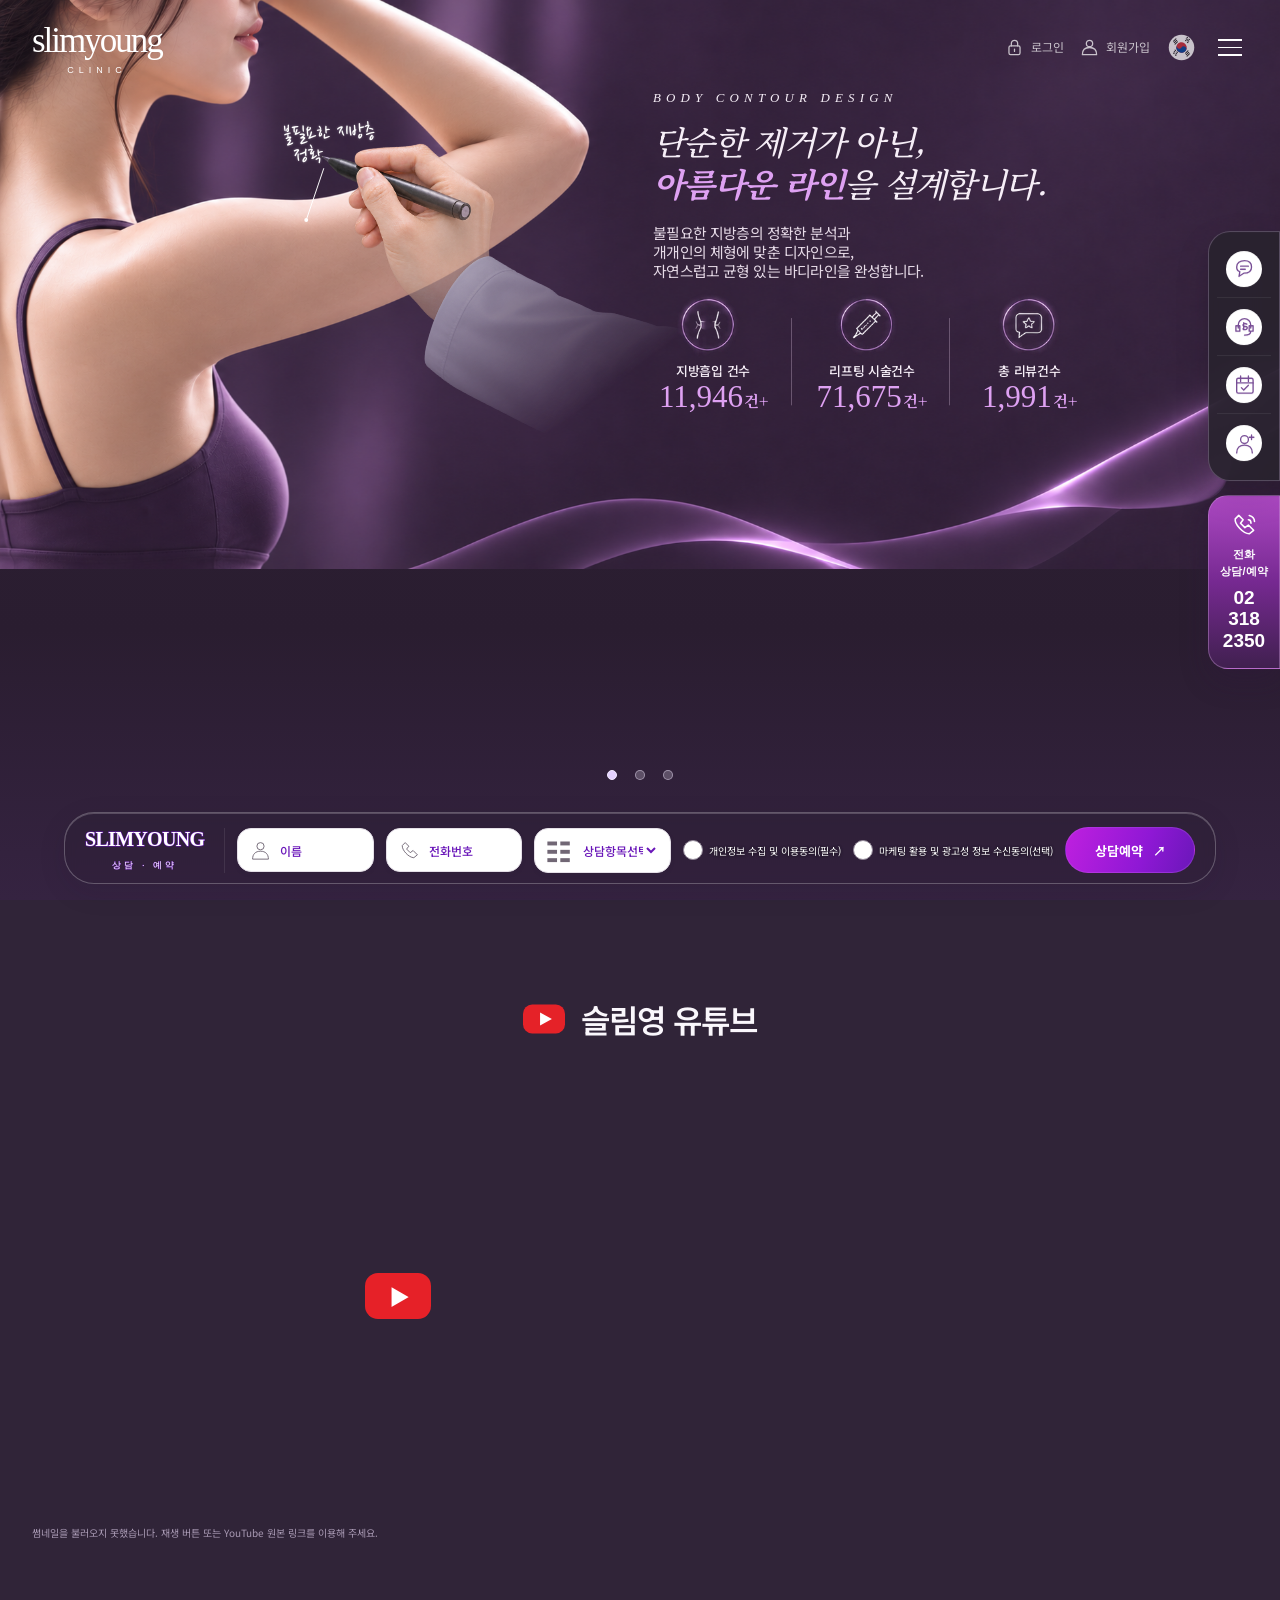
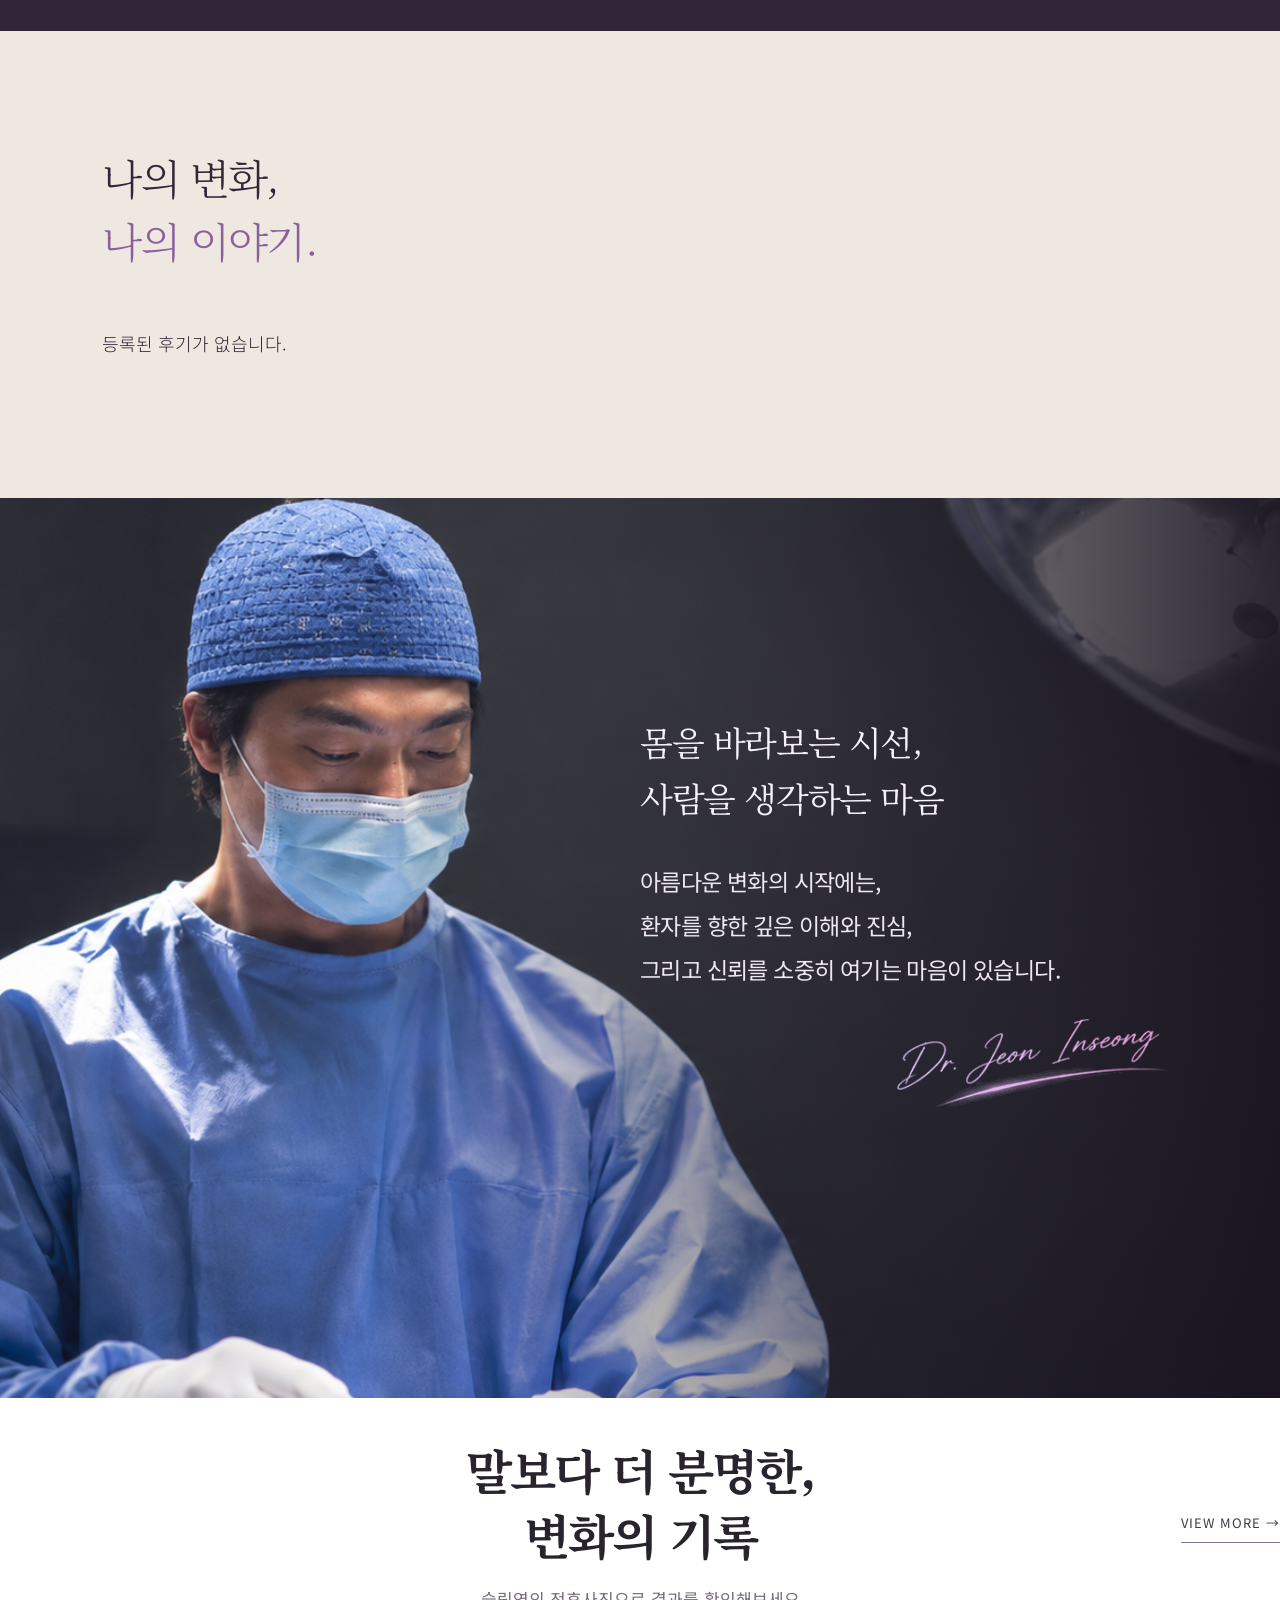
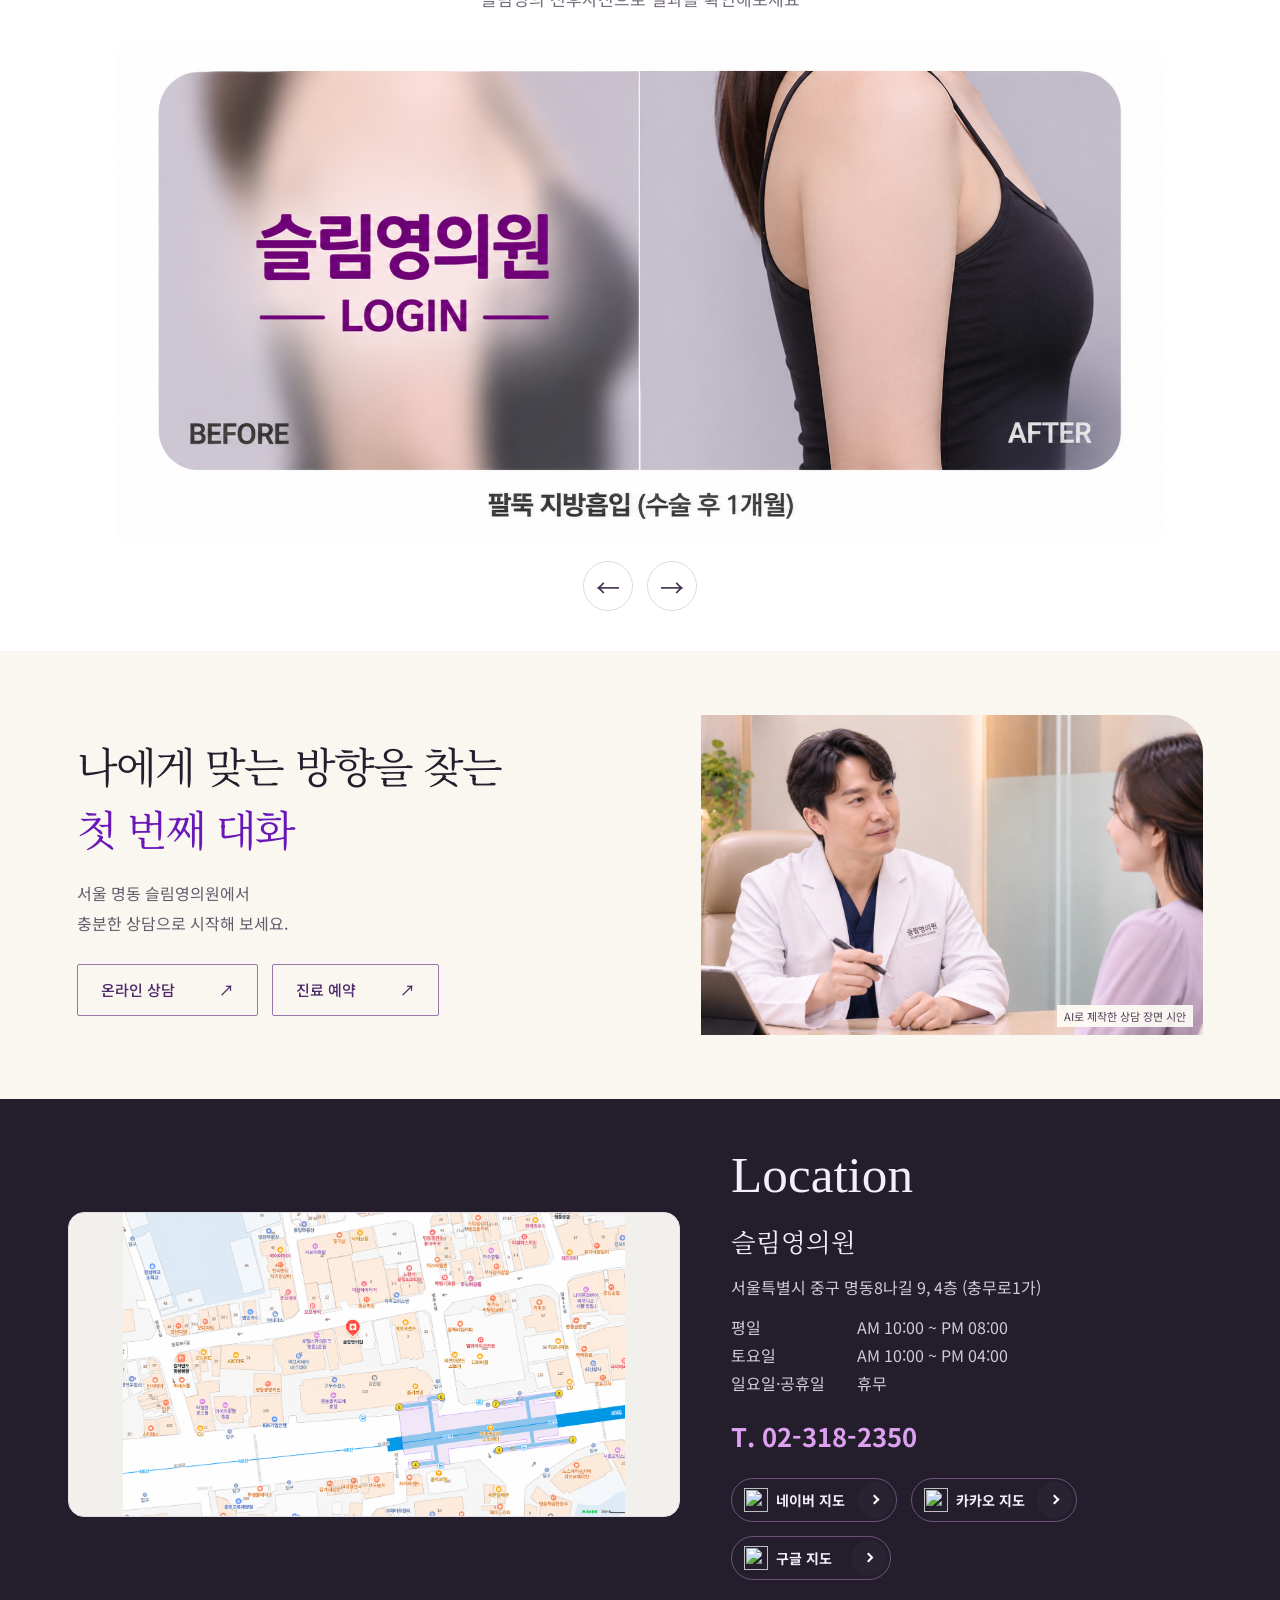
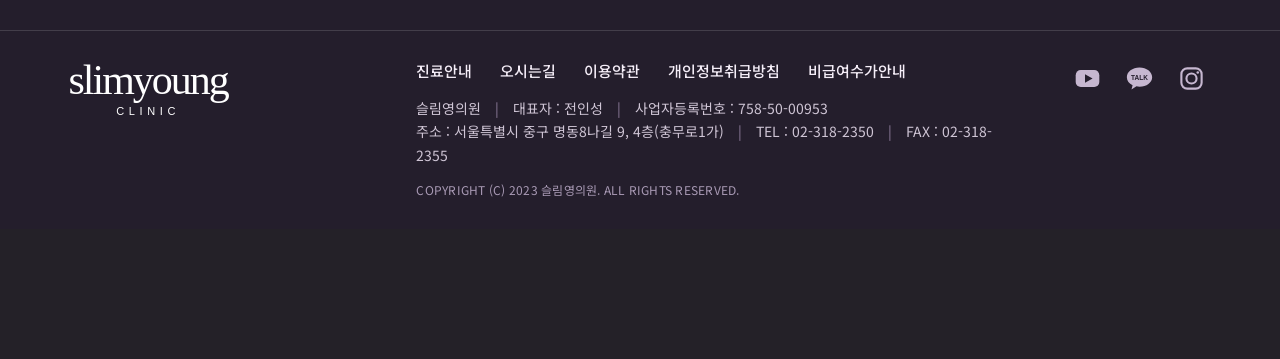
==== commit 8a8835ae: "Publish shared lower V1.2 final preview" ====
--- a/index.html
+++ b/index.html
@@ -6,13 +6,13 @@
 <link rel="preconnect" href="https://fonts.googleapis.com"><link rel="preconnect" href="https://fonts.gstatic.com" crossorigin><link rel="stylesheet" href="style.css?v=hero-ready-3"><link rel="stylesheet" href="phase8.css"><link rel="stylesheet" href="hero-02.css?v=hero-top-align-1"><link rel="stylesheet" href="header-03.css?v=gnb-glass-4"><link rel="stylesheet" href="pc-copy-cleanup.css" media="(min-width:1200px)"><link rel="stylesheet" href="pc-youtube.css"><link rel="stylesheet" href="pc-review-gallery.css?v=signature-reference"><link rel="stylesheet" href="section04-b.css"><link rel="stylesheet" href="section05.css"><link rel="stylesheet" href="hero-depth.css"><link rel="stylesheet" href="story0456.css?v=signature-reference"><link rel="stylesheet" href="https://unpkg.com/lenis@1.3.27/dist/lenis.css">
 <script defer src="https://unpkg.com/lenis@1.3.27/dist/lenis.min.js"></script>
 <script defer src="smooth-scroll.js"></script>
-<link rel="stylesheet" href="location-footer.css?v=hero-top-align-1">
+<link rel="stylesheet" href="location-footer.css?v=shared-lower-v1">
 <link rel="preload" as="image" href="assets/images/hero/auto-drawing/clean-background.png" fetchpriority="high">
 <link rel="stylesheet" href="section05-visibility.css">
 <link rel="stylesheet" href="hero-drawing.css?v=hero-ready-3">
 
 <link rel="stylesheet" href="hero-html-preview.css?v=hero-ready-3">
-<link rel="stylesheet" href="shared-ui.css">
+<link rel="stylesheet" href="shared-ui.css?v=shared-lower-v1.2">
 </head>
 <!-- Temporary SECTION 05 switch: remove the following body class and reload to restore. -->
 <body id="top" class="section05-temporarily-hidden"><a class="skip-link" href="#philosophy">콘텐츠 바로가기</a>
@@ -85,36 +85,13 @@
 
 <section class="p8-section design-section legacy-design-archive" id="expertise-archive" aria-labelledby="design-heading" hidden><div class="design-canvas" role="img" aria-label="지방흡입 디자인 철학을 표현하는 추상 선 시안. 실제 인체나 수술 장면이 아닙니다."><span class="canvas-caption">THE ART OF CONSIDERATION</span><svg viewBox="0 0 600 700" aria-hidden="true"><defs><linearGradient id="line-glow" x1="0" y1="0" x2="1" y2="1"><stop stop-color="#e8d9f4"/><stop offset="1" stop-color="#9861c0"/></linearGradient></defs><g class="contour-lines"><path d="M90 80 C440 80 470 260 305 320 S155 550 490 620"/><path d="M100 115 C415 115 435 265 280 335 S170 550 475 590"/><path d="M110 150 C385 150 395 280 260 350 S200 535 460 560"/><path d="M120 185 C355 185 360 290 245 365 S230 515 445 530"/></g><g class="design-axis"><path d="M70 350H530M300 60V640"/><circle cx="300" cy="350" r="190"/><circle cx="300" cy="350" r="245"/></g></svg><span class="canvas-label"><span class="pc-decoration">DESIGN STUDY / 01</span><br><small>추상 SVG 시안 · 실제 시술 장면 아님</small></span></div><div class="design-copy"><p class="eyebrow">06 / CONSIDERED DESIGN</p><h2 id="design-heading">덜어냄보다 먼저,<br><em>균형을 생각합니다.</em></h2><p class="editorial-copy">하나의 선에도, 충분한 생각을.<br>개인의 체형과 원하는 방향을 함께 살피는<br>접근을 위한 디자인 제안입니다.</p><div class="principle"><span>01</span><div><h3>충분한 대화</h3><p>기대하는 변화와 궁금한 점을 함께 나눕니다.</p></div></div><div class="principle"><span>02</span><div><h3>개인을 바라보는 시선</h3><p>정형화된 수치 대신 개인에 맞는 설명을 담습니다.</p></div></div><p class="content-note">의료진 검수 전 제안 문구. 실제 디자인 촬영 영상은 미확보 상태입니다.</p></div></section>
 
-<section class="p8-section" id="visit" aria-labelledby="visit-heading">
-  <div class="location-layout">
-    <div class="location-map">
-      <a class="location-map-open" href="https://map.naver.com/p/search/%EC%84%9C%EC%9A%B8%ED%8A%B9%EB%B3%84%EC%8B%9C%20%EC%A4%91%EA%B5%AC%20%EB%AA%85%EB%8F%998%EB%82%98%EA%B8%B8%209" target="_blank" rel="noopener noreferrer" aria-label="네이버 지도에서 슬림영의원 주소 보기">
-        <img src="assets/images/slimyoung-location-preview.png" width="1461" height="883" alt="명동역 인근 슬림영의원 위치가 표시된 지도 이미지" loading="lazy">
-      </a>
-    </div>
-    <div class="location-info">
-      <h2 id="visit-heading">Location</h2>
-      <h3>슬림영의원</h3>
-      <address>서울특별시 중구 명동8나길 9, 4층 (충무로1가)</address>
-      <dl class="location-hours" aria-label="진료시간">
-        <div><dt>평일</dt><dd>AM 10:00 ~ PM 08:00</dd></div>
-        <div><dt>토요일</dt><dd>AM 10:00 ~ PM 04:00</dd></div>
-        <div><dt>일요일·공휴일</dt><dd>휴무</dd></div>
-      </dl>
-      <a class="location-phone" href="tel:023182350">T. 02-318-2350</a>
-      <nav class="location-links" aria-label="지도 바로가기">
-        <a href="https://map.naver.com/p/search/%EC%84%9C%EC%9A%B8%ED%8A%B9%EB%B3%84%EC%8B%9C%20%EC%A4%91%EA%B5%AC%20%EB%AA%85%EB%8F%998%EB%82%98%EA%B8%B8%209" target="_blank" rel="noopener noreferrer"><span class="location-link-label"><img src="https://play-lh.googleusercontent.com/URf_NsdR_zz2jAQFWHQf2ArOPdAa7n0Exolkm0h4ydFvmUMxG4puOam19EahHIge16Ojl0_jNRnoH1LRVad_SQ=w240-h480" alt="" width="24" height="24" referrerpolicy="no-referrer">네이버 지도</span> <span aria-hidden="true"></span></a>
-        <a href="https://map.kakao.com/?q=%EC%84%9C%EC%9A%B8%ED%8A%B9%EB%B3%84%EC%8B%9C%20%EC%A4%91%EA%B5%AC%20%EB%AA%85%EB%8F%998%EB%82%98%EA%B8%B8%209" target="_blank" rel="noopener noreferrer"><span class="location-link-label"><img src="https://developers.kakao.com/tool/images/resource/preview/map-icon-symbol.png" alt="" width="24" height="24" referrerpolicy="no-referrer">카카오 지도</span> <span aria-hidden="true"></span></a>
-        <a href="https://www.google.com/maps/search/?api=1&amp;query=%EC%84%9C%EC%9A%B8%ED%8A%B9%EB%B3%84%EC%8B%9C%20%EC%A4%91%EA%B5%AC%20%EB%AA%85%EB%8F%998%EB%82%98%EA%B8%B8%209" target="_blank" rel="noopener noreferrer"><span class="location-link-label"><img src="https://play-lh.googleusercontent.com/B8pdO_2K5nBsF0g1h6dKwV_jQFLP-XombGDEQGtJT-mw1EUKCKJpa9lBGCF4rP_MwCsozSXyvI3z19g9R3J4=w240-h480" alt="" width="24" height="24" referrerpolicy="no-referrer">구글 지도</span> <span aria-hidden="true"></span></a>
-      </nav>
-    </div>
-  </div>
-</section>
+<div data-shared-ui="closing"></div>
+<div data-shared-ui="location"></div>
 </main>
 <div data-shared-ui="footer"></div>
 <div data-shared-ui="quick"></div><div data-shared-ui="consultbar"></div>
 <dialog id="video-dialog" class="p8-dialog shared-ui" aria-labelledby="video-dialog-title"><div class="dialog-head"><h2 id="video-dialog-title">슬림영 공식 영상</h2><button type="button" data-close="video-dialog" aria-label="영상 닫기">닫기 ×</button></div><div id="player"></div><p id="video-title"></p><a id="youtube" target="_blank" rel="noopener noreferrer">YouTube에서 보기 ↗</a><p class="content-note">외부 영상 재생은 네트워크 및 YouTube 정책에 따라 제한될 수 있습니다.</p></dialog>
 <dialog id="image-dialog" class="p8-dialog shared-ui" aria-labelledby="image-title"><div class="dialog-head"><h2 id="image-title">이미지 상세 보기</h2><button type="button" data-close="image-dialog" aria-label="이미지 닫기">닫기 ×</button></div><img id="expanded-image" alt=""><p id="image-caption"></p></dialog>
 <div data-shared-ui="consult-dialog"></div>
-<script src="shared-ui-templates.js"></script><script src="shared-ui.js"></script><script src="content.js"></script><script src="app.js?v=gnb-card-3"></script><script src="hero-models.js?v=hero-top-align-1"></script><script src="hero-character.js?v=hero-ready-3"></script><script src="hero-02.js?v=hero-count-4"></script><script src="pc-youtube.js"></script><script src="pc-content-recovery.js"></script><script src="pc-review-gallery-data.js?v=signature-reference"></script><script src="pc-review-gallery.js?v=signature-reference"></script><script src="section05-visibility.js"></script><script src="section04-b.js"></script><script src="section05.js"></script></body></html>
+<script src="shared-ui-templates.js?v=shared-lower-v1.2-final"></script><script src="shared-ui.js?v=shared-lower-v1"></script><script src="content.js"></script><script src="app.js?v=gnb-card-3"></script><script src="hero-models.js?v=hero-top-align-1"></script><script src="hero-character.js?v=hero-ready-3"></script><script src="hero-02.js?v=hero-count-4"></script><script src="pc-youtube.js"></script><script src="pc-content-recovery.js"></script><script src="pc-review-gallery-data.js?v=signature-reference"></script><script src="pc-review-gallery.js?v=signature-reference"></script><script src="section05-visibility.js"></script><script src="section04-b.js"></script><script src="section05.js"></script></body></html>
 
--- a/location-footer.css
+++ b/location-footer.css
@@ -1,96 +1,2 @@
-@import url('https://fonts.googleapis.com/css2?family=Noto+Sans+KR:wght@700&display=swap');
-#visit{
-  --location-gutter:max(5.35%,calc((100% - 1720px)/2));
-  padding-inline:var(--location-gutter);
-}
-
-#visit{
-  display:block;
-  padding-block:clamp(44px,4vw,80px);
-  background:#faf9f8;
-  color:#241e2c;
-}
-
-.location-layout{
-  display:grid;
-  grid-template-columns:minmax(0,56fr) minmax(0,44fr);
-  align-items:center;
-  gap:clamp(28px,4vw,76px);
-}
-
-.location-map{
-  position:relative;
-  aspect-ratio:2 / 1;
-  min-height:260px;
-  overflow:hidden;
-  border:1px solid #e3dfe6;
-  border-radius:16px;
-  background:#f2f0ec;
-}
-
-.location-map-open{ display:block; position:absolute; inset:0; }
-
-.location-map-open img{ display:block; width:100%; height:100%; object-fit:contain; }
-
-.location-map-open:focus-visible{ outline-offset:-4px !important; }
-
-.location-links a:hover{ background:#f4eff7; }
-
-.location-info h2{ margin:0 0 22px; font:clamp(44px,4vw,72px)/1 Georgia,serif; }
-
-.location-info h3{ margin:0 0 14px; font-size:clamp(24px,2vw,36px); }
-
-.location-info address,.location-hours{ font-size:clamp(16px,1.2vw,22px); line-height:1.5; }
-
-.location-info address{ font-style:normal; }
-
-.location-hours{ margin:16px 0 22px; }
-
-.location-hours div{ display:grid; grid-template-columns:7.4em 1fr; gap:8px; margin:4px 0; }
-
-.location-hours dd{ margin:0; }
-
-.location-phone{ color:#8151ac; font-size:clamp(24px,2vw,36px); font-weight:700; }
-
-.location-links{ display:flex; flex-wrap:wrap; gap:14px; margin-top:24px; }
-
-.location-links a{
-  display:inline-flex;
-  flex:0 0 160px;
-  min-height:44px;
-  justify-content:space-between;
-  align-items:center;
-  gap:12px;
-  border:1px solid #8151ac8c;
-  border-radius:999px;
-  padding:0 3px 0 12px;
-  color:#241e2c;
-  font-weight:700;
-}
-
-.location-link-label{ display:inline-flex; align-items:center; gap:8px; font-size:14px; font-weight:700; white-space:nowrap; }
-
-.location-link-label img{ display:block; width:24px; height:24px; object-fit:contain; flex:none; }
-
-.location-links a > span[aria-hidden]{
-  display:grid;
-  place-items:center;
-  width:36px;
-  height:36px;
-  flex:none;
-  border-radius:50%;
-  background:#292231;
-  color:#fff;
-  font-size:0;
-}
-
-.location-links a > span[aria-hidden]::before{
-  content:'';
-  width:7px;
-  height:7px;
-  border-top:2px solid currentColor;
-  border-right:2px solid currentColor;
-  transform:translateX(-1px) rotate(45deg);
-}
-
-#visit a:focus-visible{ outline:2px solid #a875cf; outline-offset:4px; }
+/* Location styles now live in shared-ui.css (Shared Location).
+   Compatibility path retained for existing page references. */
--- a/shared-ui.css
+++ b/shared-ui.css
@@ -467,241 +467,158 @@
 @media (min-width:1200px) {.consult-bar-02 .db-preview-note:where(.shared-ui,.shared-ui *,body.shared-ui-active),.quick-note:where(.shared-ui,.shared-ui *,body.shared-ui-active),.db-consent small:where(.shared-ui,.shared-ui *,body.shared-ui-active),.mega-top > p:where(.shared-ui,.shared-ui *,body.shared-ui-active),.mega-panel .pending-link:where(.shared-ui,.shared-ui *,body.shared-ui-active),.mega-panel > .menu-note:where(.shared-ui,.shared-ui *,body.shared-ui-active),.p8-footer > p:where(.shared-ui,.shared-ui *,body.shared-ui-active){display:none!important;}
 .mega-top:where(.shared-ui,.shared-ui *,body.shared-ui-active){border:0;padding:0;justify-content:flex-end;}
 .consult-bar-02:where(.shared-ui,.shared-ui *,body.shared-ui-active){padding-bottom:8px;}}
-/* Source: location-footer.css */
-.location-footer.p8-footer:where(.shared-ui,.shared-ui *,body.shared-ui-active){
+/* Shared lower V1.1 — one horizontal footer, same background as Location. */
+.location-footer.p8-footer.shared-ui{--location-gutter:max(5.35%,calc((100% - 1720px)/2));display:block;padding:28px var(--location-gutter) 30px;background:#241e2c;color:#cfc5d5;border-top:1px solid #ffffff24;text-align:left;}
+.location-footer.shared-ui .location-footer-inner{display:grid;grid-template-columns:290px minmax(0,1fr) 144px;gap:58px;align-items:start;}
+.location-footer.shared-ui .brand{display:inline-block;color:#fff;font-size:42px;line-height:1;}
+.location-footer.shared-ui .brand span{font-size:11px;letter-spacing:.42em;}
+.location-footer.shared-ui .location-footer-details{min-width:0;font:400 14px/1.7 'Noto Sans KR',sans-serif;}
+.location-footer.shared-ui .location-footer-links{display:flex;flex-wrap:wrap;gap:10px 28px;margin:0 0 14px;}
+.location-footer.shared-ui .location-footer-links :is(a,span){color:#f5eef8;font:500 15px/1.6 'Noto Sans KR',sans-serif;white-space:nowrap;}
+.location-footer.shared-ui .location-policy-pending{cursor:default;}
+.location-footer.shared-ui .location-business{padding:0;border:0;color:#cfc5d5;font:inherit;}
+.location-footer.shared-ui .location-business p{margin:0;font:inherit;color:inherit;}
+.location-footer.shared-ui .location-business strong{color:inherit;font:inherit;}
+.location-footer.shared-ui .location-business span{margin:0 10px;color:#8f7d9c;}
+.location-footer.shared-ui .location-copyright{display:block;margin:12px 0 0;padding:0;border:0;color:#a99ab5;font:400 12px/1.6 'Noto Sans KR',sans-serif;letter-spacing:.02em;}
+.location-footer.shared-ui .location-footer-socials{display:flex;justify-content:flex-end;align-items:center;gap:12px;align-self:start;margin-top:0;}
+.location-footer.shared-ui .location-footer-socials a{display:inline-flex;align-items:center;justify-content:center;flex:0 0 40px;width:40px;height:40px;color:#c6b7d0;border-radius:4px;transition:color .18s,background .18s;}
+.location-footer.shared-ui .location-footer-socials svg{display:block;width:27px;height:27px;flex:none;}
+.location-footer.shared-ui .location-footer-socials a:hover{color:#f6eafa;background:#ffffff0a;}
+@media(prefers-reduced-motion:reduce){.location-footer.shared-ui .location-footer-socials a{transition:none;}}
+.location-footer.shared-ui a{text-decoration:none;}
+.location-footer.shared-ui a:hover{text-decoration:underline;}
+.location-footer.shared-ui a:focus-visible{outline:2px solid #dea1f2;outline-offset:4px;}
+@media(max-width:900px){.location-footer.shared-ui .location-footer-inner{grid-template-columns:minmax(0,1fr);gap:26px;}}
+/* Detail closing section, same source on every detail page. */
+/* Shared lower V1.1: concise ivory closing. All values independent of page variables. */
+.shared-closing.shared-ui{display:block;position:relative;scroll-margin-top:110px;min-height:0;padding:64px max(6vw,calc((100vw - 1460px)/2));background:#faf7f1;color:#241e2c;text-align:left;overflow:hidden;}
+.shared-closing.shared-ui .shared-closing-inner{display:grid;grid-template-columns:minmax(0,1fr) minmax(0,.95fr);gap:96px;align-items:center;width:100%;max-width:1460px;margin:0 auto;}
+.shared-closing.shared-ui h2{margin:0;color:#241e2c;font:400 42px/1.5 'Noto Serif KR',serif;letter-spacing:-.045em;}
+.shared-closing.shared-ui h2 em{font:inherit;font-style:normal;color:#6a17b9;}
+.shared-closing.shared-ui .shared-closing-copy>p{margin:18px 0 0;color:#655b6b;font:400 16px/1.9 'Noto Sans KR',sans-serif;}
+.shared-closing.shared-ui .shared-closing-actions{display:flex;flex-wrap:wrap;gap:14px;margin-top:26px;width:auto;}
+.shared-closing.shared-ui .shared-closing-actions a{display:inline-flex;align-items:center;justify-content:space-between;gap:44px;min-height:52px;padding:12px 23px;border:1px solid #9875ab;border-radius:2px;color:#4f2869;font:500 15px/1.5 'Noto Sans KR',sans-serif;text-decoration:none;transition:background .18s,border-color .18s;}
+.shared-closing.shared-ui .shared-closing-actions a:hover{background:#ede4f1;border-color:#6a17b9;}
+.shared-closing.shared-ui .shared-closing-actions a:focus-visible{outline:2px solid #dea1f2;outline-offset:5px;}
+.shared-closing.shared-ui .shared-closing-photo{position:relative;margin:0;overflow:hidden;border-radius:0 38px 0 0;}
+.shared-closing.shared-ui .shared-closing-photo img{display:block;width:100%;height:320px;object-fit:cover;object-position:center;}
+.shared-closing.shared-ui figcaption{position:absolute;right:10px;bottom:8px;padding:3px 7px;background:#fffdf6e8;color:#51445b;font:400 11px/1.5 'Noto Sans KR',sans-serif;}
+/* Existing small-screen behavior retained as a stacking fallback; no new design pass. */
+@media(max-width:900px){.shared-closing.shared-ui .shared-closing-inner{grid-template-columns:minmax(0,1fr);gap:30px;}.shared-closing.shared-ui{padding:48px 6vw;}.shared-closing.shared-ui h2{font-size:32px;}}
+@media(prefers-reduced-motion:reduce){.shared-closing.shared-ui .shared-closing-actions a{transition:none;}}
+.ui-detail{padding-bottom:110px;}
+
+.sr-only{position:absolute;width:1px;height:1px;padding:0;margin:-1px;overflow:hidden;clip:rect(0,0,0,0);white-space:nowrap;border:0}
+
+.ui-detail h1,.ui-detail h2,.ui-detail h3{font-family:'Noto Serif KR',serif;}
+
+
+/* Shared Location — migrated unchanged from location-footer.css. */
+
+#visit.shared-location{
   --location-gutter:max(5.35%,calc((100% - 1720px)/2));
   padding-inline:var(--location-gutter);
 }
-.location-footer.p8-footer:where(.shared-ui,.shared-ui *,body.shared-ui-active){
+
+#visit.shared-location{
   display:block;
-  padding-block:58px 44px;
-  background:#241e2a;
-  color:#d9d1de;
-  font-size:clamp(14px,1.02vw,19px);
-}
-.location-footer .brand:where(.shared-ui,.shared-ui *,body.shared-ui-active){ justify-self:start; font-size:clamp(32px,3vw,57px); }
-.location-footer .brand span:where(.shared-ui,.shared-ui *,body.shared-ui-active){ font-size:clamp(10px,.85vw,16px); letter-spacing:.42em; }
-.location-footer .brand:where(.shared-ui,.shared-ui *,body.shared-ui-active){ color:#fff; }
-.location-footer .location-business p:where(.shared-ui,.shared-ui *,body.shared-ui-active){ margin:0 0 8px; font-size:inherit; color:inherit; }
-.location-footer .location-business p:last-child:where(.shared-ui,.shared-ui *,body.shared-ui-active){ margin-bottom:0; }
-.location-footer .location-business p:nth-child(3):where(.shared-ui,.shared-ui *,body.shared-ui-active){ font-size:15px; font-weight:400; }
-.location-footer .location-business p:first-child:where(.shared-ui,.shared-ui *,body.shared-ui-active){ min-height:31px; }
-.location-footer .location-footer-links a:where(.shared-ui,.shared-ui *,body.shared-ui-active){ font-size:16px; font-weight:500; }
-.location-footer a:hover:where(.shared-ui,.shared-ui *,body.shared-ui-active){ text-decoration:underline; }
-.location-footer.p8-footer > .location-copyright:where(.shared-ui,.shared-ui *,body.shared-ui-active){ display:block; margin:34px 0 0; padding-top:22px; border-top:1px solid #ffffff54; }
-.location-footer a:focus-visible:where(.shared-ui,.shared-ui *,body.shared-ui-active){ outline:2px solid #a875cf; outline-offset:4px; }
-/* Detail closing section, same source on every detail page. */
-.shared-closing{
-
-  position: relative;
-
-  display: flex;
-
-  min-height: 930px;
-
-  align-items: center;
-
-  flex-direction: column;
-
-  justify-content: center;
-
-  overflow: hidden;
-
-  padding: 100px 5vw 130px;
-
-  text-align: center;
-
-  background:
-
-    radial-gradient(circle at 50% 47%, rgb(106 23 185 / 34%), transparent 31%),
-
-    var(--deep);
-
-}
-.shared-closing-orbit{
-
-  position: absolute;
-
-  top: 50%;
-
-  left: 50%;
-
-  width: min(680px, 75vw);
-
-  aspect-ratio: 1;
-
-  border: 1px solid rgb(201 153 239 / 20%);
-
-  border-radius: 50%;
-
-  transform: translate(-50%, -50%);
-
-}
-.shared-closing-orbit::after{
-
-  position: absolute;
-
-  inset: 14%;
-
-  border: 1px solid rgb(255 255 255 / 8%);
-
-  border-radius: inherit;
-
-  content: '';
-
-}
-.shared-closing .kicker{
-
-  color: #d1c5d6;
-
-}
-.shared-closing h2{
-
-  margin-top: 34px;
-
-  font-size: clamp(45px, 5vw, 92px);
-
-  font-weight: 300;
-
-  line-height: 1.27;
-
-  letter-spacing: -0.07em;
-
-}
-.shared-closing h2 em{
-
-  color: var(--lilac);
-
-}
-.shared-closing > p:not(.kicker){
-
-  margin-top: 28px;
-
-  color: #c7beca;
-
-  font-size: 15px;
-
-  font-weight: 300;
-
-  line-height: 1.9;
-
-}
-.shared-closing-actions{
-
-  display: grid;
-
-  width: min(760px, 100%);
-
-  margin-top: 54px;
-
-  grid-template-columns: 1fr 1fr;
-
-  gap: 12px;
-
-}
-.shared-closing-actions a{
-
-  display: flex;
-
-  min-height: 112px;
-
-  align-items: center;
-
-  justify-content: space-between;
-
-  padding: 24px 32px;
-
-  border: 1px solid rgb(255 255 255 / 28%);
-
-  text-align: left;
-
-  transition:
-
-    border-color 180ms ease,
-
-    background 180ms ease;
-
-}
-.shared-closing-actions a:hover{
-
-  border-color: #c184ec;
-
-  background: rgb(106 23 185 / 26%);
-
-}
-.shared-closing-actions small{
-
-  display: block;
-
-  margin-bottom: 8px;
-
-  color: #aba1af;
-
-  font-size: 12px;
-
-  letter-spacing: 0.15em;
-
-}
-
-
-
-
-@media (max-width: 600px) {.shared-closing{
-
-    min-height: 860px;
-
-    padding: 95px 22px 130px;
-
-  }
-.shared-closing h2{
-
-    font-size: 43px;
-
-  }
-.shared-closing-actions{
-
-    grid-template-columns: 1fr;
-
-  }
-.shared-closing-actions a{
-
-    min-height: 92px;
-
-  }}
-
-.shared-closing h2{font-family:'Noto Serif KR',serif;font-weight:300;}
-.shared-closing h2 em{font-family:'Noto Serif KR',serif;font-weight:400;font-style:italic;}
-.shared-closing .arrow{width:22px;height:22px;fill:none;stroke:currentColor;stroke-width:1.3;}
-.shared-closing h2,.shared-closing p{margin-bottom:0;}
-.ui-detail{padding-bottom:110px;}
-
-.sr-only{position:absolute;width:1px;height:1px;padding:0;margin:-1px;overflow:hidden;clip:rect(0,0,0,0);white-space:nowrap;border:0}
-
-/* Remaining footer child layout, moved from location-footer.css. */
-.location-footer-inner:where(.shared-ui,.shared-ui *){
+  padding-block:50px;
+  background:#241e2c;
+  color:#f5eef8;
+}
+
+#visit.shared-location .location-layout{
   display:grid;
-  grid-template-columns:minmax(0,21fr) minmax(0,32fr) minmax(0,47fr);
-  align-items:start;
-}
-.location-business strong:where(.shared-ui,.shared-ui *),.location-footer-nav:where(.shared-ui,.shared-ui *){ color:#fff; }
-.location-business:where(.shared-ui,.shared-ui *),.location-footer-nav:where(.shared-ui,.shared-ui *){ padding-inline:clamp(18px,3vw,55px); border-inline-start:1px solid #ffffff42; }
-.location-business:where(.shared-ui,.shared-ui *),.location-footer-nav:where(.shared-ui,.shared-ui *){
-  font-family:"Noto Sans KR",sans-serif;
-  font-size:16px;
-  font-weight:500;
-  line-height:1.55;
-}
-.location-footer-nav:where(.shared-ui,.shared-ui *){ padding-inline-start:clamp(18px,2vw,36px); padding-inline-end:0; }
-.location-business strong:where(.shared-ui,.shared-ui *){ font-size:20px; font-weight:700; }
-.location-footer-links:where(.shared-ui,.shared-ui *){ min-height:31px; }
-.location-footer-links:where(.shared-ui,.shared-ui *){ align-items:center; }
-.location-footer-links:where(.shared-ui,.shared-ui *){ display:flex; flex-wrap:wrap; gap:12px 24px; }
-.location-social:where(.shared-ui,.shared-ui *){ display:inline-flex; align-items:center; gap:10px; margin-top:20px; }
-.location-social svg:where(.shared-ui,.shared-ui *){ width:24px; height:auto; flex:none; }
-
-
-@media(max-width:900px) {.location-layout:where(.shared-ui,.shared-ui *),.location-footer-inner:where(.shared-ui,.shared-ui *){ grid-template-columns:minmax(0,1fr); gap:26px; }
-.location-business:where(.shared-ui,.shared-ui *),.location-footer-nav:where(.shared-ui,.shared-ui *){ padding-inline:0; border:0; }}
-
-.ui-detail h1,.ui-detail h2,.ui-detail h3{font-family:'Noto Serif KR',serif;}
-.shared-closing-actions a{border-radius:28px;font-family:'Noto Sans KR',sans-serif;font-weight:500;}
+  grid-template-columns:minmax(0,56fr) minmax(0,44fr);
+  align-items:center;
+  gap:clamp(28px,4vw,76px);
+}
+
+#visit.shared-location .location-map{
+  position:relative;
+  aspect-ratio:2 / 1;
+  min-height:260px;
+  overflow:hidden;
+  border:1px solid #e3dfe6;
+  border-radius:16px;
+  background:#f2f0ec;
+}
+
+#visit.shared-location .location-map-open{ display:block; position:absolute; inset:0; }
+
+#visit.shared-location .location-map-open img{ display:block; width:100%; height:100%; object-fit:contain; }
+
+#visit.shared-location .location-map-open:focus-visible{ outline-offset:-4px !important; }
+
+#visit.shared-location .location-links a:hover{ background:#493254; }
+
+#visit.shared-location .location-info h2{ color:#f5eef8; margin:0 0 22px; font:clamp(44px,4vw,72px)/1 Georgia,serif; }
+
+#visit.shared-location .location-info h3{ color:#f5eef8; margin:0 0 14px; font-size:clamp(24px,2vw,36px); }
+
+#visit.shared-location .location-info address,#visit.shared-location .location-hours{ font-size:clamp(16px,1.2vw,22px); line-height:1.5; }
+
+#visit.shared-location .location-info address{ font-style:normal; }
+
+#visit.shared-location .location-hours{ margin:16px 0 22px; }
+
+#visit.shared-location .location-hours div{ display:grid; grid-template-columns:7.4em 1fr; gap:8px; margin:4px 0; }
+
+#visit.shared-location .location-hours dd{ margin:0; }
+
+#visit.shared-location .location-phone{ color:#dea1f2; font-size:clamp(24px,2vw,36px); font-weight:700; }
+
+#visit.shared-location .location-links{ display:flex; flex-wrap:wrap; gap:14px; margin-top:24px; }
+
+#visit.shared-location .location-links a{
+  display:inline-flex;
+  flex:0 0 160px;
+  min-height:44px;
+  justify-content:space-between;
+  align-items:center;
+  gap:12px;
+  border:1px solid #b58bc979;
+  border-radius:999px;
+  padding:0 3px 0 12px;
+  color:#f5eef8;
+  font-weight:700;
+}
+
+#visit.shared-location .location-link-label{ display:inline-flex; align-items:center; gap:8px; font-size:14px; font-weight:700; white-space:nowrap; }
+
+#visit.shared-location .location-link-label img{ display:block; width:24px; height:24px; object-fit:contain; flex:none; }
+
+#visit.shared-location .location-links a > span[aria-hidden]{
+  display:grid;
+  place-items:center;
+  width:36px;
+  height:36px;
+  flex:none;
+  border-radius:50%;
+  background:#292231;
+  color:#fff;
+  font-size:0;
+}
+
+#visit.shared-location .location-links a > span[aria-hidden]::before{
+  content:'';
+  width:7px;
+  height:7px;
+  border-top:2px solid currentColor;
+  border-right:2px solid currentColor;
+  transform:translateX(-1px) rotate(45deg);
+}
+
+#visit.shared-location a:focus-visible{ outline:2px solid #a875cf; outline-offset:4px; }
+
+#visit.shared-location{width:100%;max-width:none;margin:0;scroll-margin-top:110px;font-family:'Noto Sans KR',sans-serif;}
+#visit.shared-location h2{font-family:Georgia,serif;font-weight:400;letter-spacing:normal;}
+#visit.shared-location h3{font-family:'Noto Serif KR',serif;font-weight:400;line-height:1.5;letter-spacing:normal;}
+#visit.shared-location p,#visit.shared-location address,#visit.shared-location dl,#visit.shared-location dt,#visit.shared-location dd{color:#d3c9d8;letter-spacing:normal;}
+#visit.shared-location a{text-decoration:none;}
+#visit.shared-location .location-info address,#visit.shared-location .location-hours{font:400 clamp(16px,1.2vw,22px)/1.5 'Noto Sans KR',sans-serif;}
+#visit.shared-location .location-map-open img{max-width:100%;}
+
+/* Preserve the existing shared narrow-screen stack after scoping the map. */
+@media(max-width:900px){#visit.shared-location .location-layout{grid-template-columns:minmax(0,1fr);gap:26px;}}
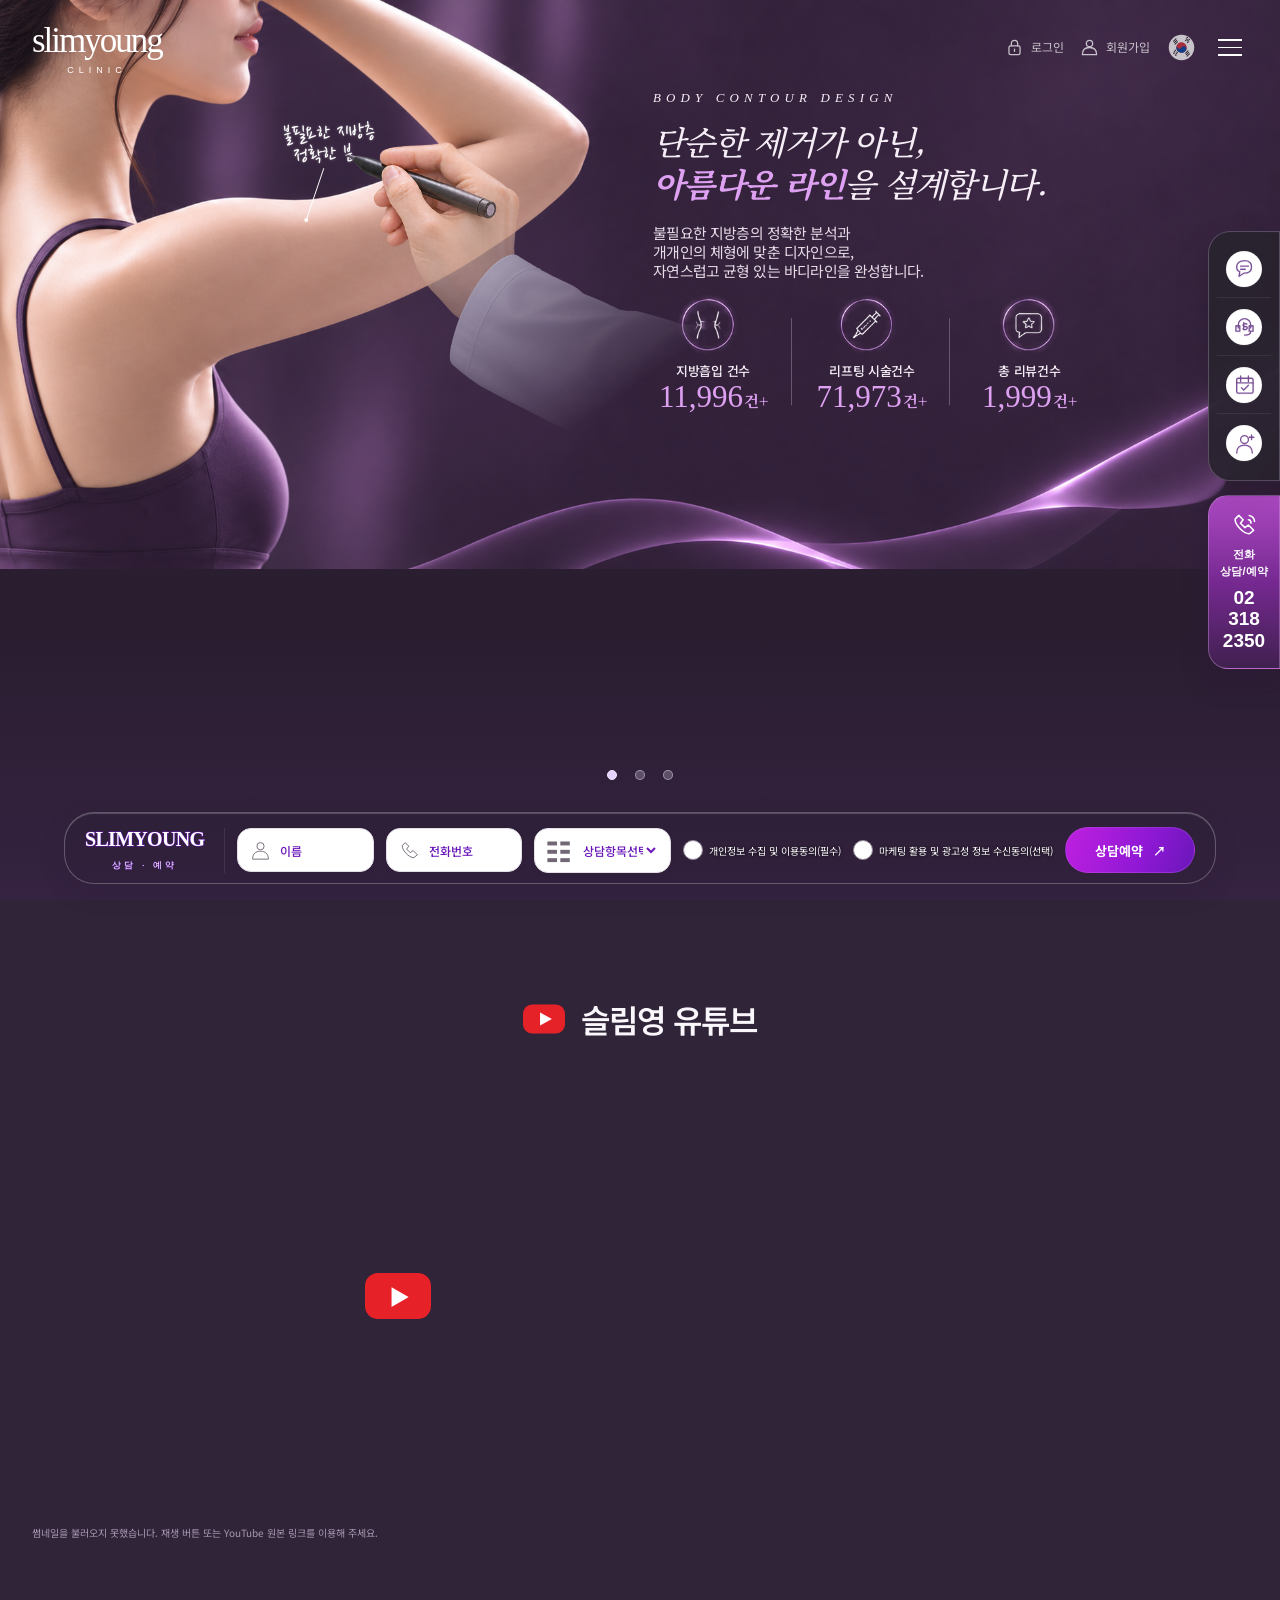
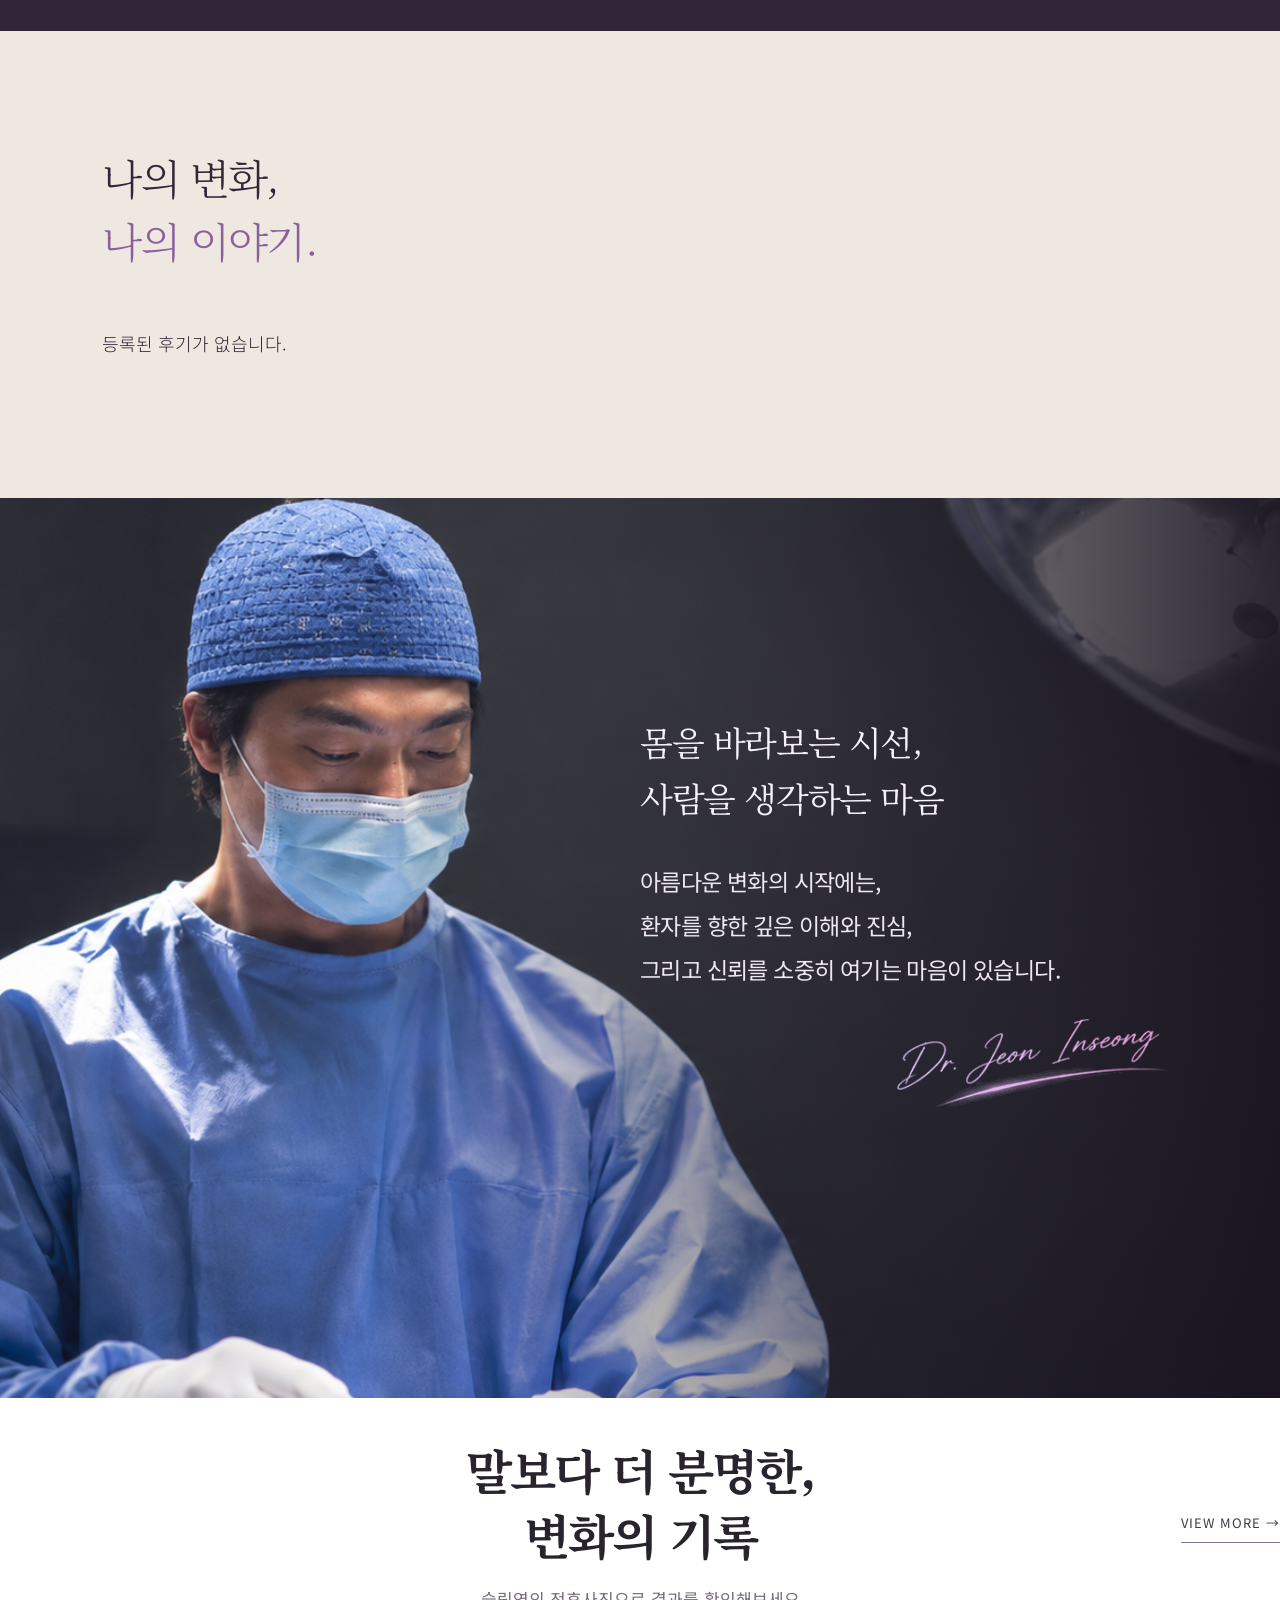
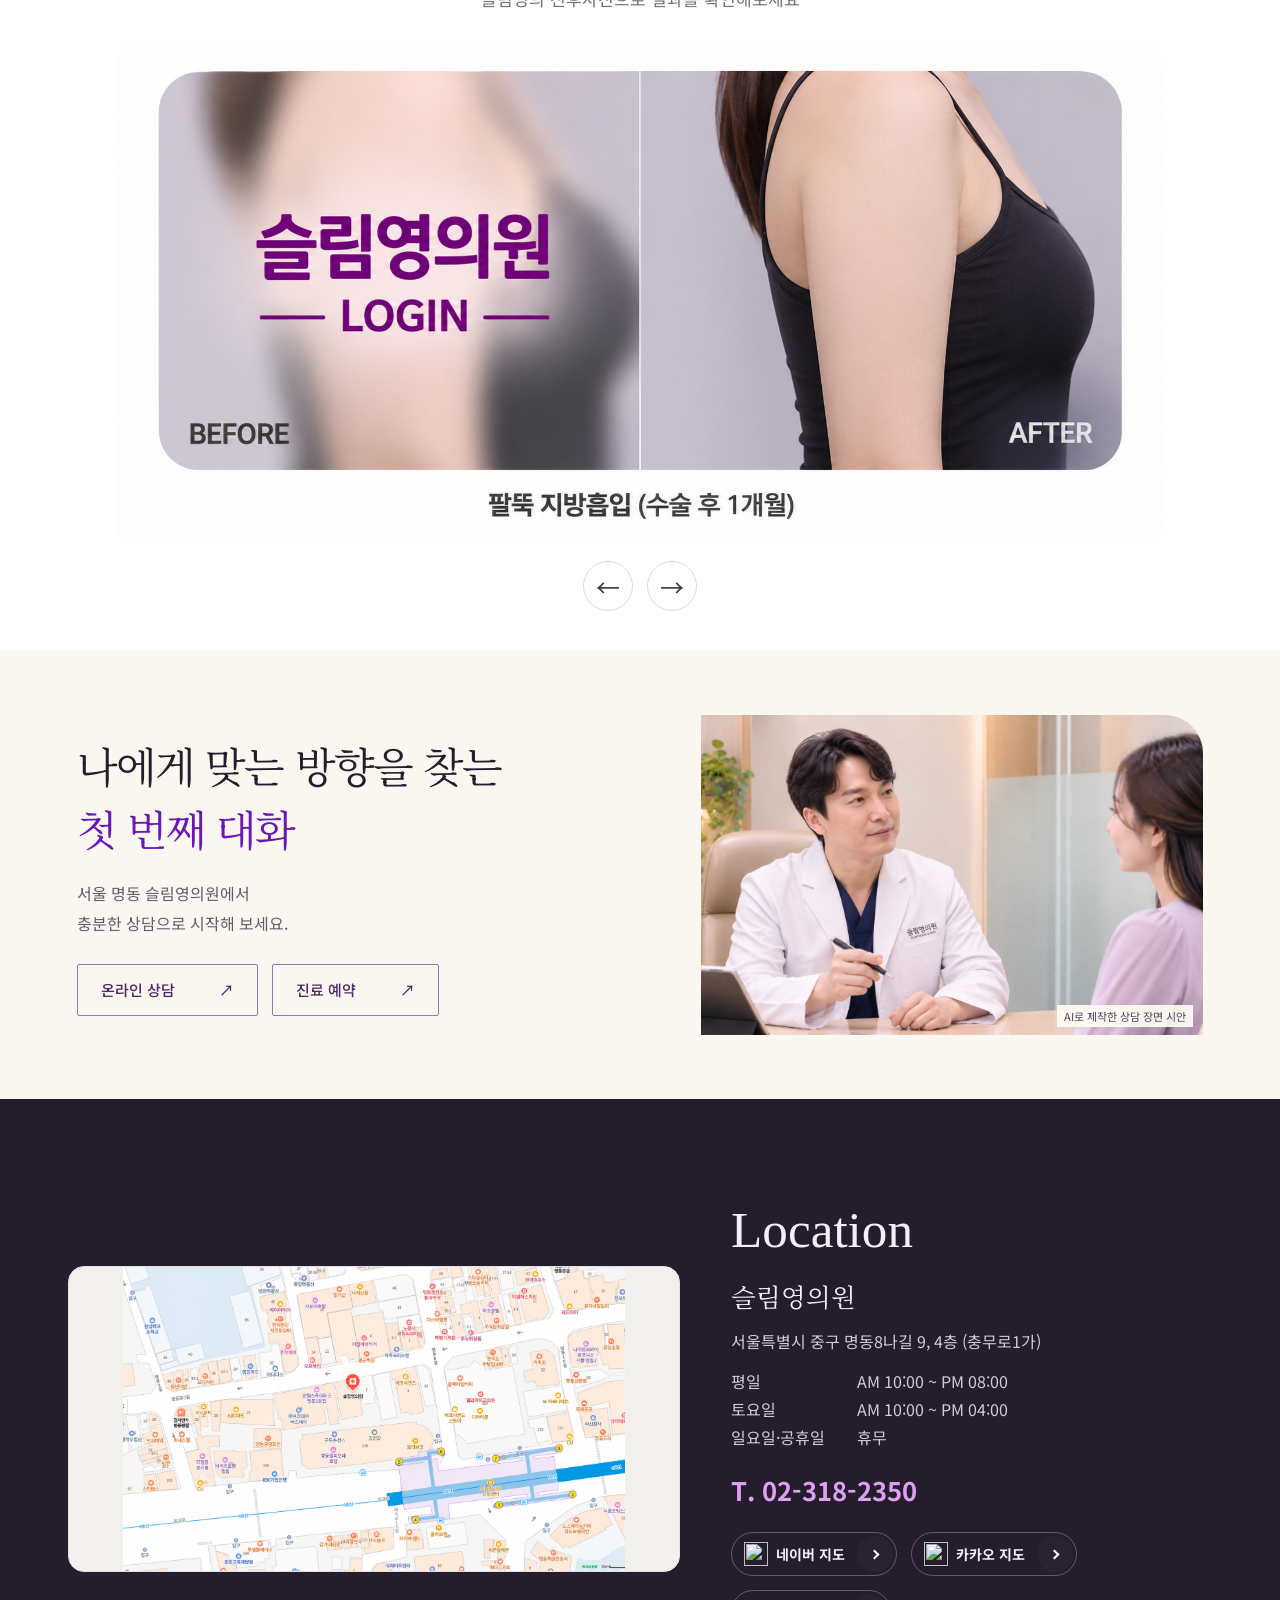
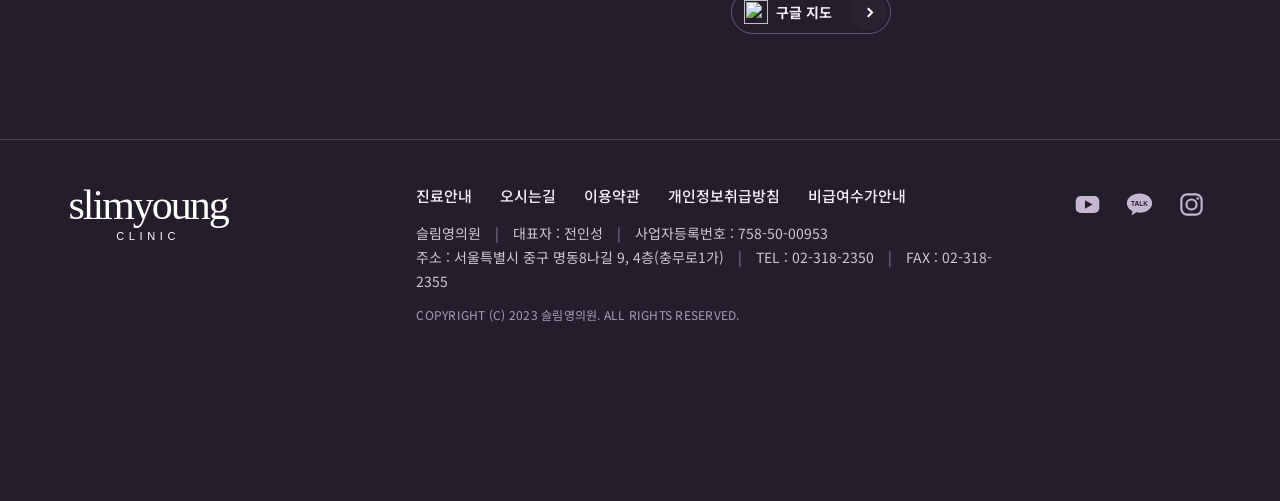
==== commit 9fe0a2d7: "Publish shared lower V1.2.1 preview" ====
--- a/index.html
+++ b/index.html
@@ -12,7 +12,7 @@
 <link rel="stylesheet" href="hero-drawing.css?v=hero-ready-3">
 
 <link rel="stylesheet" href="hero-html-preview.css?v=hero-ready-3">
-<link rel="stylesheet" href="shared-ui.css?v=shared-lower-v1.2">
+<link rel="stylesheet" href="shared-ui.css?v=shared-lower-v1.2.1-review">
 </head>
 <!-- Temporary SECTION 05 switch: remove the following body class and reload to restore. -->
 <body id="top" class="section05-temporarily-hidden"><a class="skip-link" href="#philosophy">콘텐츠 바로가기</a>
--- a/shared-ui.css
+++ b/shared-ui.css
@@ -622,3 +622,30 @@
 
 /* Preserve the existing shared narrow-screen stack after scoping the map. */
 @media(max-width:900px){#visit.shared-location .location-layout{grid-template-columns:minmax(0,1fr);gap:26px;}}
+
+/* Shared lower V1.2.1: desktop ending, without changing body or consult-bar layout.
+   Existing reserve is 130px. The 190px footer budget is deliberately below the
+   measured 208px footer, leaving ~18px of dark Location above a full viewport. */
+@media(min-width:1200px){
+  #visit.shared-location{
+    min-height:max(640px,calc(100svh - 190px - 130px));
+    display:grid;
+    align-content:center;
+    padding-block:88px;
+  }
+  .location-footer.p8-footer.shared-ui{
+    position:relative;
+    padding-top:44px;
+    padding-bottom:46px;
+  }
+  /* Move the existing 130px reservation into a painted terminal block.
+     Its height remains unchanged; body color and fixed-bar geometry are untouched. */
+  body.shared-ui-active:has(#visit.shared-location){padding-bottom:0;}
+  body.shared-ui-active:has(#visit.shared-location)::after{
+    content:"";
+    display:block;
+    height:130px;
+    background:#241e2c;
+    pointer-events:none;
+  }
+}
